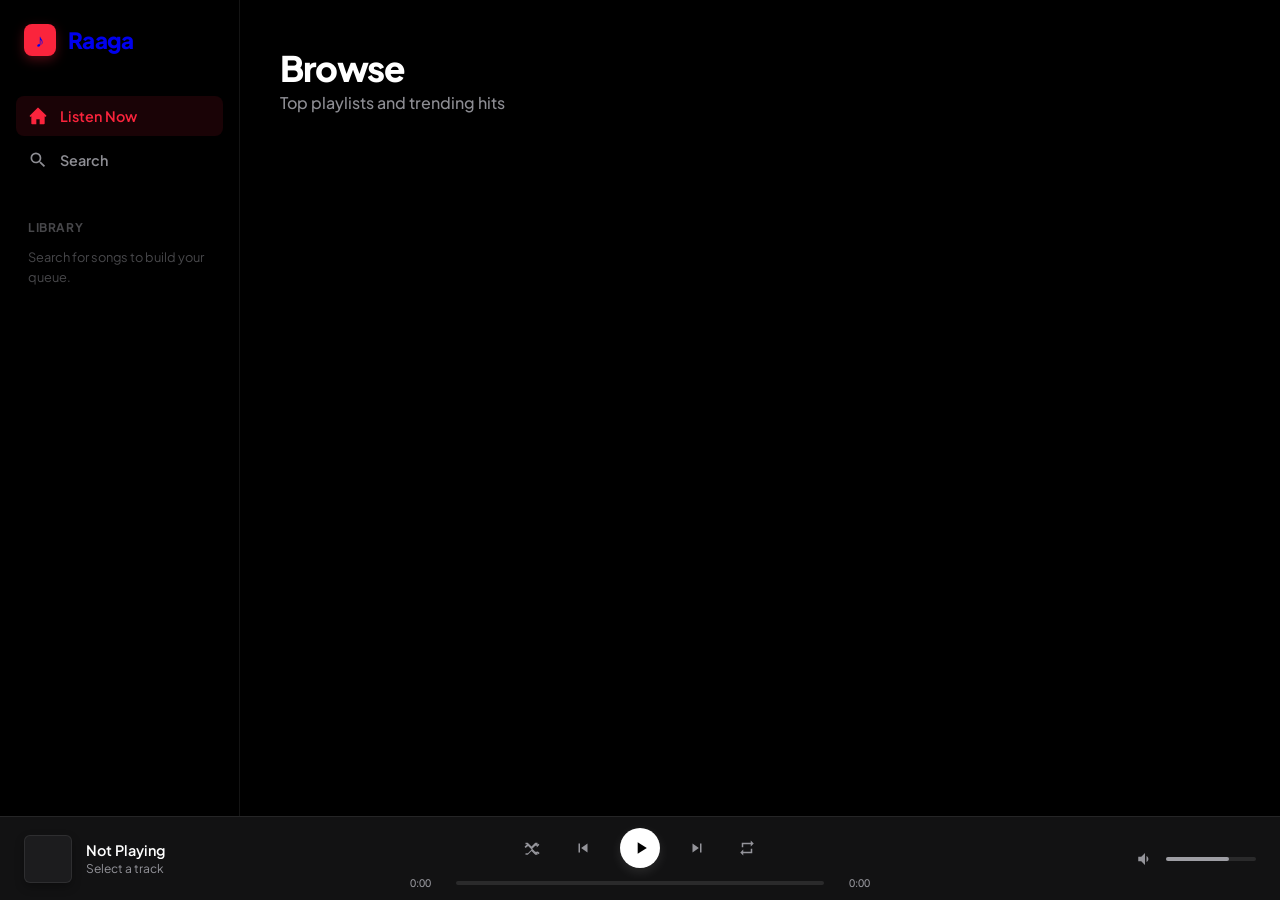
==== index.html @ b09ec04b "Background refined" ====
<!DOCTYPE html>
<html lang="en">
<head>
<meta charset="UTF-8"/>
<meta name="viewport" content="width=device-width, initial-scale=1.0, viewport-fit=cover"/>
<meta name="mobile-web-app-capable" content="yes">
<meta name="apple-mobile-web-app-capable" content="yes">
<meta name="apple-mobile-web-app-status-bar-style" content="black-translucent">
<meta name="theme-color" content="#000000">
<link rel="manifest" href="/manifest.json">
<title>Raaga — Apple Music Edition</title>
<link href="https://fonts.googleapis.com/css2?family=Plus+Jakarta+Sans:wght@400;500;600;700;800&display=swap" rel="stylesheet"/>
<style>
*,*::before,*::after{box-sizing:border-box;margin:0;padding:0}
:root{
  --bg: #000000;
  --surface: #1c1c1e;
  --glass-bg: rgba(28, 28, 30, 0.65);
  --glass-border: rgba(255, 255, 255, 0.08);
  --accent: #fa243c;
  --accent-glow: rgba(250, 36, 60, 0.3);
  --text: #ffffff;
  --text-dim: #ebebf599;
  --text-muted: #ebebf54d;
  --player-h: 84px;
  --nav-w: 240px;
  --radius: 12px;
}
html,body{height:100%}
body{
  background:var(--bg); color:var(--text);
  font-family:'Plus Jakarta Sans', -apple-system, BlinkMacSystemFont, sans-serif;
  overflow:hidden; user-select:none; -webkit-tap-highlight-color:transparent;
}
.app{
  display:grid; grid-template-columns:var(--nav-w) 1fr; grid-template-rows:1fr var(--player-h);
  height:100vh; height:100dvh;
}
.sidebar{
  grid-row:1; grid-column:1; display:flex; flex-direction:column; gap:8px;
  padding:24px 16px; background:#000; border-right:1px solid var(--glass-border); z-index:5;
}
.logo{display:flex;align-items:center;gap:12px;margin-bottom:2rem;padding:0 8px;text-decoration:none}
.logo-icon{width:32px;height:32px;background:var(--accent);border-radius:8px;display:flex;align-items:center;justify-content:center;font-size:18px;flex-shrink:0;box-shadow:0 4px 12px var(--accent-glow)}
.logo-text{font-size:1.4rem;font-weight:800;letter-spacing:-0.03em}
nav{display:flex;flex-direction:column;gap:4px}
.nav-btn{display:flex;align-items:center;gap:12px;padding:10px 12px;border-radius:8px;cursor:pointer;color:var(--text-dim);font-size:.9rem;font-weight:600;transition:all .2s;background:transparent;border:none;width:100%;text-align:left;font-family:inherit}
.nav-btn:hover{color:var(--text);background:rgba(255,255,255,0.05)}
.nav-btn.active{color:var(--accent);background:rgba(250,36,60,0.1)}
.nav-btn svg{width:20px;height:20px;fill:currentColor;flex-shrink:0}
.sidebar-lib{margin-top:2rem;padding:0 12px;flex:1;display:flex;flex-direction:column}
.lib-top{display:flex;align-items:center;gap:8px;margin-bottom:12px;color:var(--text-muted);font-size:.75rem;font-weight:700;letter-spacing:.05em;text-transform:uppercase}
.lib-hint{font-size:.8rem;color:var(--text-muted);line-height:1.6}
.main{grid-row:1;grid-column:2;background:#000;overflow-y:auto;overflow-x:hidden;scrollbar-width:none;position:relative;padding-bottom:20px}
.main::-webkit-scrollbar{display:none}
#view-home{animation:fadeIn .4s cubic-bezier(0.2,0.8,0.2,1)}
.home-hero{padding:3rem 2.5rem 1rem}
.home-greeting{font-size:2.2rem;font-weight:800;letter-spacing:-0.04em;line-height:1.15;margin-bottom:4px}
.home-sub{font-size:1rem;color:var(--text-dim);font-weight:500}
.home-body{padding:1rem 2.5rem 4rem}
.sec-block{margin-bottom:2.5rem}
.sec-head{display:flex;align-items:baseline;justify-content:space-between;margin-bottom:1.2rem;border-bottom:1px solid var(--glass-border);padding-bottom:8px}
.sec-title{font-size:1.2rem;font-weight:700;letter-spacing:-0.02em}
.sec-scroll{display:flex;gap:16px;overflow-x:auto;padding-bottom:10px;scrollbar-width:none;-webkit-overflow-scrolling:touch}
.sec-scroll::-webkit-scrollbar{display:none}
.mcard{flex-shrink:0;width:160px;cursor:pointer;transition:transform 0.2s ease}
.mcard:active{transform:scale(0.96)}
.mcard-art{position:relative;width:160px;height:160px;border-radius:var(--radius);overflow:hidden;background:var(--surface);margin-bottom:12px;border:1px solid var(--glass-border);box-shadow:0 8px 24px rgba(0,0,0,0.4);transition:box-shadow .3s}
.mcard:hover .mcard-art{box-shadow:0 12px 32px rgba(0,0,0,0.6)}
.mcard-img{width:100%;height:100%;object-fit:cover;display:block;transition:transform .4s}
.mcard:hover .mcard-img{transform:scale(1.04)}
.mcard-overlay{position:absolute;bottom:8px;right:8px;width:36px;height:36px;background:rgba(0,0,0,0.6);backdrop-filter:blur(10px);-webkit-backdrop-filter:blur(10px);border-radius:50%;display:flex;align-items:center;justify-content:center;opacity:0;transform:scale(0.9);transition:all .2s}
.mcard:hover .mcard-overlay,.mcard.playing .mcard-overlay{opacity:1;transform:scale(1)}
.mcard-overlay svg{fill:#fff;width:16px;height:16px;margin-left:2px}
.mcard-title{font-size:.9rem;font-weight:600;white-space:nowrap;overflow:hidden;text-overflow:ellipsis}
.mcard.playing .mcard-title{color:var(--accent)}
.mcard-artist{font-size:.8rem;color:var(--text-dim);white-space:nowrap;overflow:hidden;text-overflow:ellipsis;margin-top:2px}
.shimmer-art{background:var(--surface);animation:pulse 1.5s infinite alternate}
.shimmer-line{height:12px;border-radius:6px;margin-bottom:8px;background:var(--surface);animation:pulse 1.5s infinite alternate}
.shimmer-line.w80{width:80%}.shimmer-line.w55{width:55%;height:10px}
@keyframes pulse{from{opacity:0.6}to{opacity:1}}
#view-search{animation:fadeIn .3s ease}
.search-wrap{padding:3rem 2.5rem 2rem}
.search-box{position:relative;max-width:500px;margin-bottom:2rem}
.search-box input{width:100%;background:var(--surface);border:1px solid var(--glass-border);border-radius:12px;padding:16px 20px 16px 50px;color:var(--text);font-family:'Plus Jakarta Sans',sans-serif;font-size:1rem;font-weight:500;outline:none;transition:all .2s}
.search-box input:focus{background:#252527;border-color:rgba(255,255,255,0.2);box-shadow:0 4px 20px rgba(0,0,0,0.3)}
.search-box input::placeholder{color:var(--text-muted)}
.s-icon{position:absolute;left:18px;top:50%;transform:translateY(-50%);color:var(--text-dim);pointer-events:none;width:20px;height:20px}
.r-header{font-size:1.5rem;font-weight:700;letter-spacing:-0.02em;margin-bottom:1.5rem;border-bottom:1px solid var(--glass-border);padding-bottom:10px}
#status{color:var(--text-dim);font-size:.9rem;padding:4rem 0;text-align:center;display:flex;flex-direction:column;align-items:center;gap:12px}
.status-icon{font-size:3rem;opacity:.2}
.results-list{display:flex;flex-direction:column;gap:4px}
.trow{display:grid;grid-template-columns:36px 48px 1fr auto;align-items:center;gap:14px;padding:8px 12px;border-radius:8px;cursor:pointer;transition:background .15s;animation:fadeUp .3s ease both}
.trow:hover{background:var(--surface)}
.trow.playing{background:rgba(250,36,60,0.08)}
.tnum{text-align:right;font-size:.85rem;color:var(--text-muted);font-variant-numeric:tabular-nums;position:relative}
.tnum .n{transition:opacity .15s}
.tnum .pb{position:absolute;inset:0;display:flex;align-items:center;justify-content:center;opacity:0;transition:opacity .15s;font-size:12px}
.trow:hover .tnum .n{opacity:0}.trow:hover .tnum .pb{opacity:1}
.trow.playing .tnum .n{opacity:0}.trow.playing .tnum .pb{opacity:1;color:var(--accent)}
.tthumb{width:48px;height:48px;border-radius:6px;object-fit:cover;background:var(--surface);display:block;border:1px solid var(--glass-border)}
.tinfo{min-width:0}
.ttitle{font-size:.95rem;font-weight:500;white-space:nowrap;overflow:hidden;text-overflow:ellipsis}
.trow.playing .ttitle{color:var(--accent)}
.tartist{font-size:.8rem;color:var(--text-dim);margin-top:2px;white-space:nowrap;overflow:hidden;text-overflow:ellipsis}
.eq{display:none;align-items:flex-end;gap:3px;height:16px}
.trow.playing .eq{display:flex}
.eqb{width:3px;background:var(--accent);border-radius:2px;animation:eqb .6s ease-in-out infinite alternate}
.eqb:nth-child(1){height:40%;animation-delay:0s}.eqb:nth-child(2){height:100%;animation-delay:.15s}.eqb:nth-child(3){height:60%;animation-delay:.3s}
@keyframes eqb{from{transform:scaleY(.3)}to{transform:scaleY(1)}}

/* ── Loading spinner ── */
.stream-spinner{
  position:absolute;inset:0;display:flex;flex-direction:column;align-items:center;justify-content:center;
  background:rgba(0,0,0,0.7);z-index:5;gap:12px;border-radius:16px;
}
.spinner{width:36px;height:36px;border:3px solid rgba(255,255,255,0.15);border-top-color:#fff;border-radius:50%;animation:spin .7s linear infinite}
@keyframes spin{to{transform:rotate(360deg)}}
.stream-spinner span{font-size:.8rem;color:var(--text-dim);font-weight:500}

/* ── BOTTOM PLAYER ── */
.player{grid-row:2;grid-column:1/-1;background:var(--glass-bg);backdrop-filter:saturate(180%) blur(24px);-webkit-backdrop-filter:saturate(180%) blur(24px);border-top:1px solid var(--glass-border);display:flex;align-items:center;padding:0 24px;gap:1rem;height:var(--player-h);z-index:100;cursor:pointer}
.p-left{display:flex;align-items:center;gap:14px;width:30%;min-width:200px;flex-shrink:0}
#p-thumb{width:48px;height:48px;border-radius:6px;object-fit:cover;background:var(--surface);border:1px solid var(--glass-border);display:block;box-shadow:0 4px 10px rgba(0,0,0,0.3)}
.p-meta{min-width:0}
#p-title{font-size:.9rem;font-weight:600;white-space:nowrap;overflow:hidden;text-overflow:ellipsis;margin-bottom:2px}
#p-artist{font-size:.75rem;color:var(--text-dim);white-space:nowrap;overflow:hidden;text-overflow:ellipsis}
.p-center{flex:1;display:flex;flex-direction:column;align-items:center;justify-content:center;gap:8px}
.p-ctrls{display:flex;align-items:center;gap:24px}
.cbtn{background:none;border:none;color:var(--text-dim);cursor:pointer;display:flex;align-items:center;justify-content:center;transition:all .15s;padding:4px}
.cbtn:hover{color:var(--text);transform:scale(1.05)}.cbtn svg{width:18px;height:18px;fill:currentColor}
.cbtn.pp{width:40px;height:40px;background:var(--text);border-radius:50%;color:#000;box-shadow:0 4px 12px rgba(255,255,255,0.1)}
.cbtn.pp:hover{background:#e0e0e0;transform:scale(1.04)}.cbtn.pp svg{width:20px;height:20px;fill:#000;margin-left:2px}
.prog-wrap{display:flex;align-items:center;gap:10px;width:100%;max-width:600px}
.tlabel{font-size:.65rem;color:var(--text-dim);font-variant-numeric:tabular-nums;flex-shrink:0;width:36px;font-weight:500}
.tlabel.r{text-align:right}
.prog-bar{flex:1;height:4px;background:rgba(255,255,255,.1);border-radius:2px;cursor:pointer;transition:height .15s;position:relative}
.prog-bar:hover{height:6px}
.prog-fill{height:100%;background:var(--text);border-radius:2px;width:0%;transition:background .15s;pointer-events:none;position:relative}
.prog-bar:hover .prog-fill{background:var(--accent)}
.prog-fill::after{content:'';position:absolute;right:-6px;top:50%;transform:translateY(-50%) scale(0);width:12px;height:12px;background:#fff;border-radius:50%;transition:transform .15s;box-shadow:0 0 4px rgba(0,0,0,0.5)}
.prog-bar:hover .prog-fill::after{transform:translateY(-50%) scale(1)}
.p-right{width:30%;min-width:150px;flex-shrink:0;display:flex;align-items:center;justify-content:flex-end;gap:12px}
.vol-wrap{display:flex;align-items:center;gap:8px}
.vol-bar{width:90px;height:4px;background:rgba(255,255,255,.1);border-radius:2px;cursor:pointer;transition:height .15s}
.vol-bar:hover{height:6px}
.vol-fill{height:100%;background:var(--text-dim);border-radius:2px;width:70%}
.mob-nav{display:none}

/* ── NOW PLAYING OVERLAY ── */
.np-overlay{position:fixed;inset:0;z-index:2000;display:flex;align-items:center;justify-content:center;padding:20px;opacity:0;visibility:hidden;pointer-events:none;transition:all .4s cubic-bezier(0.2,0.8,0.2,1)}
.np-overlay.open{opacity:1;visibility:visible;pointer-events:all}
.np-backdrop{position:absolute;inset:0;background:rgba(0,0,0,0.5);backdrop-filter:saturate(200%) blur(60px);-webkit-backdrop-filter:saturate(200%) blur(60px)}
.np-backdrop-img{position:absolute;inset:0;width:100%;height:100%;object-fit:cover;opacity:0.3;filter:blur(40px);transform:scale(1.1)}
.np-panel{position:relative;width:100%;max-width:500px;background:transparent;display:flex;flex-direction:column;transform:translateY(40px) scale(0.95);transition:all .4s cubic-bezier(0.2,0.8,0.2,1);height:90vh;max-height:850px}
.np-overlay.open .np-panel{transform:translateY(0) scale(1)}
.np-close{position:absolute;top:0;left:0;width:40px;height:40px;border:none;border-radius:50%;background:rgba(255,255,255,.1);color:var(--text);cursor:pointer;z-index:10;display:flex;align-items:center;justify-content:center;transition:background .2s;backdrop-filter:blur(10px)}
.np-close:hover{background:rgba(255,255,255,.2)}.np-close svg{width:20px;height:20px;fill:currentColor}
.np-fs-btn{position:absolute;top:0;right:0;width:40px;height:40px;border:none;border-radius:50%;background:rgba(255,255,255,.1);color:var(--text);cursor:pointer;z-index:10;display:flex;align-items:center;justify-content:center;transition:background .2s;backdrop-filter:blur(10px)}
.np-fs-btn:hover{background:rgba(255,255,255,.2)}.np-fs-btn svg{width:18px;height:18px;fill:currentColor}
.np-overlay.fullscreen{padding:0}
.np-overlay.fullscreen .np-panel{max-width:100%;height:100vh;max-height:100vh}
.np-overlay.fullscreen .np-art-wrap{margin-top:0;border-radius:0;height:100%;max-height:none}
.np-overlay.fullscreen .np-bottom{position:absolute;bottom:0;left:0;right:0;background:linear-gradient(to top,rgba(0,0,0,0.9) 0%,transparent 100%);padding-bottom:40px}
.np-overlay.fullscreen .np-close{top:20px;left:20px}
.np-overlay.fullscreen .np-fs-btn{top:20px;right:20px}
.fs-expand{display:flex}.fs-compress{display:none}
.np-overlay.fullscreen .fs-expand{display:none}.np-overlay.fullscreen .fs-compress{display:flex}
.np-art-wrap{position:relative;width:100%;aspect-ratio:1/1;max-height:50vh;margin-top:60px;border-radius:16px;overflow:hidden;background:#111;box-shadow:0 30px 60px rgba(0,0,0,0.6);transition:all .4s cubic-bezier(0.2,0.8,0.2,1)}
.np-art-wrap.video-mode{aspect-ratio:16/9;margin-top:auto;margin-bottom:auto}

/* YT frame — hidden by default, shown only in video mode */
#yt-player-frame{position:absolute;inset:0;width:100%;height:100%;border:none;background:#000;display:block;z-index:1;pointer-events:none;opacity:0;transition:opacity .35s ease}
.np-art-wrap.video-mode #yt-player-frame{opacity:1;pointer-events:auto}

#np-art-cover{position:absolute;inset:0;z-index:2;width:100%;height:100%;object-fit:cover;transition:opacity .35s ease;opacity:1;pointer-events:none}
.np-art-wrap.video-mode #np-art-cover{opacity:0}

.art-pill{position:absolute;top:-40px;right:50px;z-index:10;display:inline-flex;align-items:center;gap:6px;padding:8px 16px;background:rgba(255,255,255,0.1);color:#fff;border:none;border-radius:999px;font-size:.8rem;font-weight:600;cursor:pointer;font-family:inherit;transition:all .2s;backdrop-filter:blur(10px)}
.art-pill:hover{background:rgba(255,255,255,0.2)}
.art-pill svg{width:14px;height:14px;fill:currentColor;flex-shrink:0}
.art-pill.on{background:var(--text);color:#000}
.np-bottom{display:flex;flex-direction:column;justify-content:flex-end;flex:1;padding-bottom:20px;margin-top:30px}
.np-info{display:flex;flex-direction:column;align-items:flex-start;margin-bottom:24px}
.np-song-title{font-size:1.6rem;font-weight:800;letter-spacing:-0.03em;white-space:nowrap;overflow:hidden;text-overflow:ellipsis;width:100%}
.np-song-artist{font-size:1.1rem;color:var(--text-dim);margin-top:4px;font-weight:500;white-space:nowrap;overflow:hidden;text-overflow:ellipsis;width:100%}
.np-prog-wrap{display:flex;flex-direction:column;gap:8px;width:100%;margin-bottom:30px}
.np-prog-bar{width:100%;height:6px;background:rgba(255,255,255,.15);border-radius:3px;cursor:pointer;position:relative}
.np-prog-fill{height:100%;background:var(--text);border-radius:3px;width:0%;pointer-events:none}
.np-times{display:flex;justify-content:space-between;width:100%}
.np-tlabel{font-size:.7rem;color:var(--text-dim);font-variant-numeric:tabular-nums;font-weight:600}
.np-ctrls{display:flex;align-items:center;justify-content:center;gap:40px;width:100%}
.np-cbtn{background:none;border:none;color:var(--text);cursor:pointer;display:flex;align-items:center;justify-content:center;transition:all .2s}
.np-cbtn:hover{transform:scale(1.1)}
.np-cbtn svg{width:32px;height:32px;fill:currentColor}
.np-cbtn.pp{width:72px;height:72px;background:var(--text);border-radius:50%;color:#000;box-shadow:0 10px 30px rgba(255,255,255,0.2)}
.np-cbtn.pp:hover{background:#e0e0e0;transform:scale(1.05)}.np-cbtn.pp svg{width:34px;height:34px;fill:#000;margin-left:4px}
@keyframes fadeUp{from{opacity:0;transform:translateY(12px)}to{opacity:1;transform:translateY(0)}}
@keyframes fadeIn{from{opacity:0}to{opacity:1}}

@media(max-width:900px){
  :root{--nav-w:72px}
  .sidebar{padding:24px 8px;align-items:center}
  .logo-text,.lib-top span:not(svg),.lib-hint,.nav-btn span{display:none}
  .logo{justify-content:center;margin-bottom:2rem;padding:0}
  .nav-btn{justify-content:center;padding:12px}
  .sidebar-lib{padding:0;margin-top:2rem;align-items:center}.lib-top{justify-content:center;margin-bottom:0}
  .p-left{width:auto}.p-right{display:none}
  #p-title,#p-artist{max-width:120px}.tlabel{display:none}
  .home-hero{padding:2rem 1.5rem 1rem}.home-body{padding:1rem 1.5rem 2rem}
  .search-wrap{padding:2rem 1.5rem}
}
@media(max-width:640px){
  :root{--player-h:76px}
  .app{grid-template-columns:1fr;grid-template-rows:1fr var(--player-h) 60px}
  .sidebar{display:none}
  .main{grid-row:1;grid-column:1}
  .player{grid-row:2;grid-column:1;padding:0 16px;position:relative;overflow:hidden}
  .player::before{content:'';position:absolute;top:0;left:0;height:2px;width:var(--mob-prog,0%);background:var(--accent);pointer-events:none;transition:width .5s linear;z-index:10}
  .p-center{display:none}
  .p-left{flex:1;width:auto}
  .p-right{width:auto;display:flex;padding-right:4px}
  .p-right .vol-wrap{display:none}
  .cbtn.shuffle,.cbtn.prev,.cbtn.repeat{display:none}
  #p-thumb{width:48px;height:48px;border-radius:8px}
  #mob-pp-btn{display:flex !important}
  .mob-nav{display:flex;flex-direction:row;grid-row:3;grid-column:1;background:var(--glass-bg);backdrop-filter:saturate(180%) blur(24px);-webkit-backdrop-filter:saturate(180%) blur(24px);border-top:1px solid var(--glass-border)}
  .mnbtn{flex:1;display:flex;flex-direction:column;align-items:center;justify-content:center;gap:3px;background:none;border:none;color:var(--text-muted);font-family:'Plus Jakarta Sans',sans-serif;font-size:.65rem;font-weight:600;cursor:pointer;transition:color .2s;padding:6px 0}
  .mnbtn.active{color:var(--accent)}
  .mnbtn svg{width:22px;height:22px;fill:currentColor}
  .home-hero{padding:1.2rem 1rem 0.6rem}
  .home-greeting{font-size:1.7rem}
  .home-body{padding:.5rem 1rem 2rem}
  .sec-head{border-bottom:none;padding-bottom:0;margin-bottom:.6rem}
  .sec-title{font-size:1rem}
  .sec-scroll{display:flex !important;flex-wrap:nowrap !important;overflow-x:auto !important;gap:10px !important;padding-bottom:8px;-webkit-overflow-scrolling:touch;scroll-snap-type:x mandatory}
  .mcard{width:110px !important;flex-shrink:0 !important;scroll-snap-align:start}
  .mcard-art{width:110px !important;height:110px !important}
  .mcard-title{font-size:.78rem}
  .mcard-artist{font-size:.7rem}
  .mcard .mcard-overlay{opacity:1 !important;transform:scale(1) !important}
  .np-panel{height:100%;max-height:none;padding-top:20px}
  .np-art-wrap{max-height:42vh}
  .np-song-title{font-size:1.4rem}
  .trow{grid-template-columns:48px 1fr auto !important;gap:12px;padding:8px 4px}
  .tnum{display:none !important}
}
.np-overlay{transition:transform 0.4s cubic-bezier(0.32,0.72,0,1) !important}
.mcard{transition:transform 0.2s ease !important;cursor:pointer}
.mcard:active{transform:scale(0.95) !important}
</style>
</head>
<body>
<div class="app">
  <aside class="sidebar">
    <a href="#" class="logo">
      <div class="logo-icon">♪</div>
      <span class="logo-text">Raaga</span>
    </a>
    <nav>
      <button class="nav-btn active" id="nav-home" onclick="showHome()">
        <svg viewBox="0 0 24 24"><path d="M12.72 2.28a1 1 0 0 0-1.44 0l-9 9a1 1 0 0 0 1.44 1.44L4 12.41V21a1 1 0 0 0 1 1h5v-6h4v6h5a1 1 0 0 0 1-1v-8.59l.28.27a1 1 0 0 0 1.44-1.44z"/></svg>
        <span>Listen Now</span>
      </button>
      <button class="nav-btn" id="nav-search" onclick="showSearch()">
        <svg viewBox="0 0 24 24"><path d="M15.5 14h-.79l-.28-.27A6.47 6.47 0 0 0 16 9.5 6.5 6.5 0 1 0 9.5 16c1.61 0 3.09-.59 4.23-1.57l.27.28v.79l5 4.99L20.49 19zm-6 0C7.01 14 5 11.99 5 9.5S7.01 5 9.5 5 14 7.01 14 9.5 11.99 14 9.5 14z"/></svg>
        <span>Search</span>
      </button>
    </nav>
    <div class="sidebar-lib">
      <div class="lib-top"><span>Library</span></div>
      <div class="lib-hint">Search for songs to build your queue.</div>
    </div>
  </aside>

  <main class="main" id="main">
    <div id="view-home">
      <div class="home-hero">
        <div class="home-greeting" id="home-greeting">Browse</div>
        <div class="home-sub">Top playlists and trending hits</div>
      </div>
      <div class="home-body" id="home-body"></div>
    </div>
    <div id="view-search" style="display:none">
      <div class="search-wrap">
        <div class="search-box">
          <svg class="s-icon" viewBox="0 0 24 24"><path fill="currentColor" d="M15.5 14h-.79l-.28-.27A6.47 6.47 0 0 0 16 9.5 6.5 6.5 0 1 0 9.5 16c1.61 0 3.09-.59 4.23-1.57l.27.28v.79l5 4.99L20.49 19zm-6 0C7.01 14 5 11.99 5 9.5S7.01 5 9.5 5 14 7.01 14 9.5 11.99 14 9.5 14z"/></svg>
          <input id="search-input" type="text" placeholder="Artists, Songs, or Playlist Links…" autocomplete="off"/>
        </div>
        <div id="section-header" style="display:none">
          <div class="r-header" id="section-title">Results</div>
        </div>
        <div id="status"><div class="status-icon">♪</div><div>Search for a track or paste a YouTube Playlist URL</div></div>
        <div class="results-list" id="results"></div>
      </div>
    </div>
  </main>

  <nav class="mob-nav">
    <button class="mnbtn active" id="mob-home" onclick="showHome()">
      <svg viewBox="0 0 24 24"><path d="M12.72 2.28a1 1 0 0 0-1.44 0l-9 9a1 1 0 0 0 1.44 1.44L4 12.41V21a1 1 0 0 0 1 1h5v-6h4v6h5a1 1 0 0 0 1-1v-8.59l.28.27a1 1 0 0 0 1.44-1.44z"/></svg>
      Listen Now
    </button>
    <button class="mnbtn" id="mob-search" onclick="showSearch()">
      <svg viewBox="0 0 24 24"><path d="M15.5 14h-.79l-.28-.27A6.47 6.47 0 0 0 16 9.5 6.5 6.5 0 1 0 9.5 16c1.61 0 3.09-.59 4.23-1.57l.27.28v.79l5 4.99L20.49 19zm-6 0C7.01 14 5 11.99 5 9.5S7.01 5 9.5 5 14 7.01 14 9.5 11.99 14 9.5 14z"/></svg>
      Search
    </button>
  </nav>

  <div class="player" id="player-bar">
    <div class="p-left">
      <img id="p-thumb" src="data:image/svg+xml,%3Csvg xmlns='http://www.w3.org/2000/svg' viewBox='0 0 1 1'%3E%3C/svg%3E" alt=""/>
      <div class="p-meta">
        <div id="p-title">Not Playing</div>
        <div id="p-artist">Select a track</div>
      </div>
    </div>
    <div class="p-center">
      <div class="p-ctrls">
        <button class="cbtn shuffle"><svg viewBox="0 0 24 24"><path d="M17 17h-2l-4-4 4-4h2v2.17l3.54-3.54-1.42-1.42L18 7.83V5h-3l-5 5-5-5H2v2h2.17L.71 10.46l1.42 1.42L5.83 9h-.66l5 5-5 5H2v2h3l5-5 5 5h3v-2.17l1.41 1.42 1.42-1.42L18 16.17V17z"/></svg></button>
        <button class="cbtn prev" id="prev-btn"><svg viewBox="0 0 24 24"><path d="M6 6h2v12H6zm3.5 6 8.5 6V6z"/></svg></button>
        <button class="cbtn pp" id="pp-btn">
          <svg id="play-icon" viewBox="0 0 24 24"><path d="M8 5v14l11-7z"/></svg>
          <svg id="pause-icon" viewBox="0 0 24 24" style="display:none"><path d="M6 19h4V5H6v14zm8-14v14h4V5h-4z"/></svg>
        </button>
        <button class="cbtn" id="next-btn"><svg viewBox="0 0 24 24"><path d="M6 18l8.5-6L6 6v12zM16 6v12h2V6h-2z"/></svg></button>
        <button class="cbtn repeat"><svg viewBox="0 0 24 24"><path d="M7 7h10v3l4-4-4-4v3H5v6h2V7zm10 10H7v-3l-4 4 4 4v-3h12v-6h-2v4z"/></svg></button>
      </div>
      <div class="prog-wrap">
        <span class="tlabel" id="t-cur">0:00</span>
        <div class="prog-bar" id="prog-bar"><div class="prog-fill" id="prog-fill"></div></div>
        <span class="tlabel r" id="t-tot">0:00</span>
      </div>
    </div>
    <div class="p-right">
      <button class="cbtn pp" id="mob-pp-btn" style="display:none" onclick="event.stopPropagation();togglePlayPause()">
        <svg viewBox="0 0 24 24"><path d="M8 5v14l11-7z"/></svg>
      </button>
      <div class="vol-wrap">
        <button class="cbtn"><svg viewBox="0 0 24 24"><path d="M3 9v6h4l5 5V4L7 9H3zm13.5 3c0-1.77-1.02-3.29-2.5-4.03v8.05c1.48-.73 2.5-2.25 2.5-4.02z"/></svg></button>
        <div class="vol-bar" id="vol-bar"><div class="vol-fill" id="vol-fill"></div></div>
      </div>
    </div>
  </div>
</div>

<div class="np-overlay" id="np-overlay">
  <img id="np-bg-img" class="np-backdrop-img" src=""/>
  <div class="np-backdrop" id="np-backdrop"></div>
  <div class="np-panel">
    <button class="np-close" id="np-close-btn">
      <svg viewBox="0 0 24 24"><path d="M18.3 5.71 12 12l6.3 6.29-1.41 1.42L10.59 13.4 4.3 19.71 2.89 18.3 9.18 12 2.89 5.71 4.3 4.29l6.29 6.3 6.3-6.3z"/></svg>
    </button>
    <button class="np-fs-btn" id="np-fs-btn">
      <svg class="fs-expand" viewBox="0 0 24 24"><path d="M7 14H5v5h5v-2H7v-3zm-2-4h2V7h3V5H5v5zm12 7h-3v2h5v-5h-2v3zM14 5v2h3v3h2V5h-5z"/></svg>
      <svg class="fs-compress" viewBox="0 0 24 24" style="display:none"><path d="M5 16h3v3h2v-5H5v2zm3-8H5v2h5V5H8v3zm6 11h2v-3h3v-2h-5v5zm2-11V5h-2v5h5V8h-3z"/></svg>
    </button>
    <div class="np-art-wrap" id="np-art-wrap">
      <div class="stream-spinner" id="stream-spinner" style="display:none">
        <div class="spinner"></div>
        <span>Loading audio…</span>
      </div>
      <div id="yt-player-frame"></div>
      <img id="np-art-cover" src="" alt=""/>
    </div>
    <div style="position:relative;width:100%;height:0;z-index:10;">
      <button class="art-pill" id="vid-toggle-btn">
        <svg id="vid-icon-video" viewBox="0 0 24 24"><path d="M17 10.5V7c0-.55-.45-1-1-1H4c-.55 0-1 .45-1 1v10c0 .55.45 1 1 1h12c.55 0 1-.45 1-1v-3.5l4 4v-11l-4 4z"/></svg>
        <svg id="vid-icon-audio" viewBox="0 0 24 24" style="display:none"><path d="M12 3v10.55c-.59-.34-1.27-.55-2-.55-2.21 0-4 1.79-4 4s1.79 4 4 4 4-1.79 4-4V7h4V3h-6z"/></svg>
        <span id="vid-label">Switch to Video</span>
      </button>
    </div>
    <div class="np-bottom">
      <div class="np-info">
        <div class="np-song-title" id="np-song-title">—</div>
        <div class="np-song-artist" id="np-song-artist"></div>
      </div>
      <div class="np-prog-wrap">
        <div class="np-prog-bar" id="np-prog-bar"><div class="np-prog-fill" id="np-prog-fill"></div></div>
        <div class="np-times">
          <span class="np-tlabel" id="np-t-cur">0:00</span>
          <span class="np-tlabel r" id="np-t-tot">0:00</span>
        </div>
      </div>
      <div class="np-ctrls">
        <button class="np-cbtn" id="np-prev-btn"><svg viewBox="0 0 24 24"><path d="M6 6h2v12H6zm3.5 6 8.5 6V6z"/></svg></button>
        <button class="np-cbtn pp" id="np-pp-btn">
          <svg id="np-play-icon" viewBox="0 0 24 24"><path d="M8 5v14l11-7z"/></svg>
          <svg id="np-pause-icon" viewBox="0 0 24 24" style="display:none"><path d="M6 19h4V5H6v14zm8-14v14h4V5h-4z"/></svg>
        </button>
        <button class="np-cbtn" id="np-next-btn"><svg viewBox="0 0 24 24"><path d="M6 18l8.5-6L6 6v12zM16 6v12h2V6h-2z"/></svg></button>
      </div>
    </div>
  </div>
</div>

<!-- The real background-capable audio player -->
<audio id="bg-audio" playsinline preload="none"></audio>

<script src="https://www.youtube.com/iframe_api"></script>
<script>
const API = 'https://new-youtube-o7cl.onrender.com';

const HOME_SECTIONS = [
  { id:'bollywood', title:'🎵 Bollywood Hot Hits',      type:'search',   value:'latest bollywood songs 2024 "Provided to YouTube"' },
  { id:'classics',  title:'📻 All Time Hindi Classics', type:'search',   value:'best 90s hindi romantic songs "Provided to YouTube"' },
  { id:'tseries',   title:'🔥 Latest from T-Series',    type:'playlist', value:'UUq-Fj5jknLsUf-MWSy4_brA' },
  { id:'arijit',    title:'🎤 Arijit Singh Essentials', type:'search',   value:'arijit singh best songs "Provided to YouTube"' },
  { id:'lofi',      title:'☕ Chill Lofi Beats',         type:'playlist', value:'UUSJ4gkVC6NrvII8umztf0Ow' }
];

/* ── DOM ── */
const resultsEl    = document.getElementById('results');
const statusEl     = document.getElementById('status');
const secHeader    = document.getElementById('section-header');
const secTitle     = document.getElementById('section-title');
const pThumb       = document.getElementById('p-thumb');
const pTitle       = document.getElementById('p-title');
const pArtist      = document.getElementById('p-artist');
const progFill     = document.getElementById('prog-fill');
const progBar      = document.getElementById('prog-bar');
const tCur         = document.getElementById('t-cur');
const tTot         = document.getElementById('t-tot');
const ppBtn        = document.getElementById('pp-btn');
const playIcon     = document.getElementById('play-icon');
const pauseIcon    = document.getElementById('pause-icon');
const nextBtn      = document.getElementById('next-btn');
const prevBtn      = document.getElementById('prev-btn');
const volBar       = document.getElementById('vol-bar');
const volFill      = document.getElementById('vol-fill');
const playerBar    = document.getElementById('player-bar');
const npOverlay    = document.getElementById('np-overlay');
const npBackdrop   = document.getElementById('np-backdrop');
const npBgImg      = document.getElementById('np-bg-img');
const npCloseBtn   = document.getElementById('np-close-btn');
const npArtWrap    = document.getElementById('np-art-wrap');
const npArtCover   = document.getElementById('np-art-cover');
const npSongTitle  = document.getElementById('np-song-title');
const npSongArtist = document.getElementById('np-song-artist');
const npProgFill   = document.getElementById('np-prog-fill');
const npProgBar    = document.getElementById('np-prog-bar');
const npTCur       = document.getElementById('np-t-cur');
const npTTot       = document.getElementById('np-t-tot');
const npPpBtn      = document.getElementById('np-pp-btn');
const npPlayIcon   = document.getElementById('np-play-icon');
const npPauseIcon  = document.getElementById('np-pause-icon');
const npNextBtn    = document.getElementById('np-next-btn');
const npPrevBtn    = document.getElementById('np-prev-btn');
const vidToggleBtn = document.getElementById('vid-toggle-btn');
const vidLabel     = document.getElementById('vid-label');
const vidIconVideo = document.getElementById('vid-icon-video');
const vidIconAudio = document.getElementById('vid-icon-audio');
const streamSpinner= document.getElementById('stream-spinner');
const bgAudio      = document.getElementById('bg-audio');

/* ── State ── */
let tracks = [], currentIdx = -1, isPlaying = false;
let progTimer = null, duration = 0;
let ytPlayer = null, ytReady = false;
let activeEl = null, queueEl = null;
let currentItem = null;
let videoMode = false, panelOpen = false;
let currentVolume = 70;
let audioLoadedId = null; // which videoId is in bgAudio
let videoLoadedId = null; // which videoId is in ytPlayer

/* ── YouTube IFrame (Video Mode Only) ── */
window.onYouTubeIframeAPIReady = () => {
  ytReady = true;
  ytPlayer = new YT.Player('yt-player-frame', {
    width:'100%', height:'100%',
    playerVars:{ autoplay:0, playsinline:1, controls:1, rel:0, modestbranding:1 },
    events:{
      onStateChange(e){
        if(!videoMode) return; // ignore YT events when in audio mode
        const S = YT.PlayerState;
        if(e.data===S.PLAYING){ isPlaying=true; showPauseAll(); startVideoLoop(); }
        if(e.data===S.PAUSED){  isPlaying=false; showPlayAll();  stopLoop(); }
        if(e.data===S.ENDED){   playNext(); }
      }
    }
  });
};

/* ── Helpers ── */
function fmt(s){ s=Math.floor(s||0); return `${Math.floor(s/60)}:${String(s%60).padStart(2,'0')}`; }

function showPlayAll(){
  playIcon.style.display=''; pauseIcon.style.display='none';
  npPlayIcon.style.display=''; npPauseIcon.style.display='none';
  const m=document.getElementById('mob-pp-btn');
  if(m) m.innerHTML='<svg viewBox="0 0 24 24"><path d="M8 5v14l11-7z"/></svg>';
}
function showPauseAll(){
  playIcon.style.display='none'; pauseIcon.style.display='';
  npPlayIcon.style.display='none'; npPauseIcon.style.display='';
  const m=document.getElementById('mob-pp-btn');
  if(m) m.innerHTML='<svg viewBox="0 0 24 24"><path d="M6 19h4V5H6v14zm8-14v14h4V5h-4z"/></svg>';
}
function updateTotLabel(d){ duration=d; tTot.textContent=fmt(d); npTTot.textContent=fmt(d); }

function setNav(v){
  ['home','search'].forEach(n=>{
    document.getElementById('nav-'+n)?.classList.toggle('active',v===n);
    document.getElementById('mob-'+n)?.classList.toggle('active',v===n);
  });
}
function showHome(){
  document.getElementById('view-home').style.display='';
  document.getElementById('view-search').style.display='none';
  setNav('home');
  document.getElementById('main').scrollTo({top:0,behavior:'smooth'});
}
function showSearch(){
  document.getElementById('view-home').style.display='none';
  document.getElementById('view-search').style.display='';
  setNav('search');
  setTimeout(()=>document.getElementById('search-input').focus(),80);
}

/* ── Progress loops ── */
function startAudioLoop(){
  stopLoop();
  progTimer = setInterval(()=>{
    if(bgAudio.paused) return;
    const t=bgAudio.currentTime, d=bgAudio.duration||duration;
    const pct=d>0?(t/d)*100:0;
    progFill.style.width=pct+'%'; npProgFill.style.width=pct+'%';
    playerBar.style.setProperty('--mob-prog',pct+'%');
    tCur.textContent=fmt(t); npTCur.textContent=fmt(t);
  },500);
}
function startVideoLoop(){
  stopLoop();
  progTimer = setInterval(()=>{
    if(!ytPlayer?.getCurrentTime) return;
    const t=ytPlayer.getCurrentTime(), d=ytPlayer.getDuration()||duration;
    const pct=d>0?(t/d)*100:0;
    progFill.style.width=pct+'%'; npProgFill.style.width=pct+'%';
    playerBar.style.setProperty('--mob-prog',pct+'%');
    tCur.textContent=fmt(t); npTCur.textContent=fmt(t);
  },500);
}
function stopLoop(){ if(progTimer){clearInterval(progTimer);progTimer=null;} }

/* ── bgAudio events ── */
bgAudio.addEventListener('loadedmetadata', ()=>updateTotLabel(bgAudio.duration));
bgAudio.addEventListener('play',  ()=>{ if(!videoMode){isPlaying=true;  showPauseAll(); startAudioLoop();} });
bgAudio.addEventListener('pause', ()=>{ if(!videoMode){isPlaying=false; showPlayAll();  stopLoop();} });
bgAudio.addEventListener('ended', ()=>{ if(!videoMode) playNext(); });

/* ── Fetch stream URL and play audio ── */
async function fetchAndPlayAudio(item, seekTo=0){
  streamSpinner.style.display='flex';
  try{
    const res  = await fetch(`${API}/stream?videoId=${item.videoId}`);
    const data = await res.json();
    if(!data.stream) throw new Error('no stream');

    bgAudio.src = data.stream;
    bgAudio.volume = currentVolume/100;
    audioLoadedId = item.videoId;

    await bgAudio.play();
    if(seekTo>1) bgAudio.currentTime=seekTo;
    streamSpinner.style.display='none';
  } catch(e){
    streamSpinner.style.display='none';
    console.error('Stream fetch failed:',e);
  }
}

/* ── Unified play/pause toggle ── */
function togglePlayPause(){
  if(videoMode){
    if(!ytPlayer) return;
    isPlaying ? ytPlayer.pauseVideo() : ytPlayer.playVideo();
  } else {
    if(!bgAudio.src) return;
    isPlaying ? bgAudio.pause() : bgAudio.play();
  }
}

/* ── Home sections ── */
function buildShimmerSection(sec){
  const body=document.getElementById('home-body');
  const block=document.createElement('div');
  block.className='sec-block'; block.id=`blk-${sec.id}`;
  block.innerHTML=`
    <div class="sec-head"><span class="sec-title">${sec.title}</span></div>
    <div class="sec-scroll" id="scr-${sec.id}">
      ${Array(7).fill(0).map(()=>`
        <div class="mcard">
          <div class="mcard-art shimmer-art"></div>
          <div class="shimmer-line w80"></div>
          <div class="shimmer-line w55"></div>
        </div>`).join('')}
    </div>`;
  body.appendChild(block);
}
function parseTitleArtist(raw){
  const p=raw.split(' - ');
  return p.length>1?{artist:p[0],title:p.slice(1).join(' - ')}:{artist:'',title:raw};
}
function populateSection(sec,items){
  const scrollEl=document.getElementById(`scr-${sec.id}`);
  if(!scrollEl) return;
  scrollEl.innerHTML='';
  items.forEach((item,i)=>{
    const {title,artist}=parseTitleArtist(item.title||'');
    const card=document.createElement('div');
    card.className='mcard';
    card.innerHTML=`
      <div class="mcard-art">
        <img class="mcard-img" src="${item.thumbnail||''}" onerror="this.style.opacity=0" alt=""/>
        <div class="mcard-overlay"><svg viewBox="0 0 24 24"><path d="M8 5v14l11-7z"/></svg></div>
      </div>
      <div class="mcard-title">${title}</div>
      <div class="mcard-artist">${artist}</div>`;
    card.addEventListener('click',()=>{ tracks=items; playFromSection(items,i,card,scrollEl); });
    scrollEl.appendChild(card);
  });
}
async function loadSection(sec,delay){
  await new Promise(r=>setTimeout(r,delay));
  try{
    const endpoint=sec.type==='playlist'
      ?`${API}/playlist?id=${sec.value}`
      :`${API}/search?q=${encodeURIComponent(sec.value)}`;
    const res=await fetch(endpoint);
    const data=await res.json();
    if(data?.length) populateSection(sec,data);
    else document.getElementById(`scr-${sec.id}`).innerHTML='<span style="color:var(--text-muted);font-size:.8rem;padding:.5rem 0;display:block">Nothing found</span>';
  } catch {
    document.getElementById(`scr-${sec.id}`).innerHTML='<span style="color:var(--text-muted);font-size:.8rem;padding:.5rem 0;display:block">Couldn\'t load</span>';
  }
}
function initHome(){
  document.getElementById('home-body').innerHTML='';
  const h=new Date().getHours();
  const greet=h<5?'Late Night 🌙':h<12?'Good Morning ☀️':h<17?'Good Afternoon 🌤️':h<21?'Good Evening 🌙':'Good Night ✨';
  document.getElementById('home-greeting').textContent=greet;
  HOME_SECTIONS.forEach((sec,i)=>{ buildShimmerSection(sec); loadSection(sec,i*250); });
}

/* ── Playback ── */
function setActive(el){
  if(activeEl) activeEl.classList.remove('playing');
  activeEl=el; if(el) el.classList.add('playing');
}
function playFromSection(items,idx,cardEl,containerEl){
  setActive(cardEl); currentIdx=idx; queueEl=containerEl; playItem(items[idx]);
}
function playFromRow(item,rowEl,idx){
  setActive(rowEl); currentIdx=idx; queueEl=resultsEl; playItem(item);
}

async function playItem(item){
  currentItem=item;
  const {title,artist}=parseTitleArtist(item.title||'');

  // Instant UI update
  pThumb.src=item.thumbnail||'';
  pTitle.textContent=title||item.title;
  pArtist.textContent=artist;
  npSongTitle.textContent=title||item.title;
  npSongArtist.textContent=artist;
  npArtCover.src=item.thumbnail||'';
  npBgImg.src=item.thumbnail||'';
  openNowPlaying();
  updateMediaSession(item);

  // Reset progress
  progFill.style.width='0%'; npProgFill.style.width='0%';
  tCur.textContent='0:00'; npTCur.textContent='0:00';
  tTot.textContent='0:00'; npTTot.textContent='0:00';
  duration=0;

  if(videoMode){
    // Stop audio, load YT video
    bgAudio.pause();
    stopLoop();
    _loadYouTube(item.videoId);
  } else {
    // Stop YT, fetch audio stream
    try{ ytPlayer?.pauseVideo(); }catch(_){}
    videoLoadedId=null;
    stopLoop();
    await fetchAndPlayAudio(item);
    showPauseAll();
  }
}

function _loadYouTube(videoId){
  if(!ytReady || !ytPlayer){
    const t=setInterval(()=>{ if(ytReady&&ytPlayer){ clearInterval(t); _loadYouTube(videoId); } },100);
    return;
  }
  videoLoadedId=videoId;
  ytPlayer.loadVideoById({ videoId });
  showPauseAll();
}

function playNext(){
  if(currentIdx>=tracks.length-1) return;
  currentIdx++;
  const item=tracks[currentIdx];
  if(queueEl){ const el=queueEl.children[currentIdx]; setActive(el||null); if(el) el.scrollIntoView({behavior:'smooth',block:'nearest'}); }
  playItem(item);
}
function playPrev(){
  if(currentIdx<=0) return;
  currentIdx--;
  const item=tracks[currentIdx];
  if(queueEl){ const el=queueEl.children[currentIdx]; setActive(el||null); if(el) el.scrollIntoView({behavior:'smooth',block:'nearest'}); }
  playItem(item);
}

/* ── Video ↔ Audio mode switch (smooth, position-preserving) ── */
async function setVideoMode(on){
  if(videoMode===on) return;
  videoMode=on;

  if(on){
    // ── Switching TO Video ──
    const pos=bgAudio.currentTime||0;
    bgAudio.pause();
    stopLoop();

    // Show YT frame, hide album art
    npArtWrap.classList.add('video-mode');
    vidLabel.textContent='Switch to Audio';
    vidIconVideo.style.display='none'; vidIconAudio.style.display='';
    vidToggleBtn.classList.add('on');
    document.querySelector('.np-bottom').style.display='none';
    document.getElementById('np-fs-btn').style.display='none';

    if(currentItem){
      if(videoLoadedId===currentItem.videoId && ytPlayer){
        // Already loaded — seek and resume
        ytPlayer.seekTo(pos,true);
        ytPlayer.playVideo();
      } else {
        _loadYouTube(currentItem.videoId);
        // After YT starts playing, seek to audio position
        if(pos>2){
          let sought=false;
          const seekInterval=setInterval(()=>{
            if(ytPlayer?.getPlayerState?.()===1&&!sought){
              sought=true; clearInterval(seekInterval);
              ytPlayer.seekTo(pos,true);
            }
          },300);
        }
      }
    }
  } else {
    // ── Switching BACK to Audio ──
    let pos=0;
    try{ pos=ytPlayer?.getCurrentTime()||0; }catch(_){}
    try{ ytPlayer?.pauseVideo(); }catch(_){}
    stopLoop();

    // Show album art, hide YT frame
    npArtWrap.classList.remove('video-mode');
    vidLabel.textContent='Switch to Video';
    vidIconVideo.style.display=''; vidIconAudio.style.display='none';
    vidToggleBtn.classList.remove('on');
    document.querySelector('.np-bottom').style.display='flex';
    document.getElementById('np-fs-btn').style.display='flex';

    if(currentItem){
      if(audioLoadedId===currentItem.videoId && bgAudio.src){
        // Audio still loaded — seek and resume
        bgAudio.currentTime=pos;
        await bgAudio.play();
        showPauseAll();
      } else {
        // Re-fetch (URL expired after ~6hrs)
        await fetchAndPlayAudio(currentItem, pos);
        showPauseAll();
      }
    }
  }
}

/* ── Panel controls ── */
function openNowPlaying(){ panelOpen=true; npOverlay.classList.add('open'); }
function closeNowPlaying(){ panelOpen=false; npOverlay.classList.remove('open'); }

ppBtn.addEventListener('click',e=>{ e.stopPropagation(); togglePlayPause(); });
npPpBtn.addEventListener('click',e=>{ e.stopPropagation(); togglePlayPause(); });
nextBtn.addEventListener('click',e=>{ e.stopPropagation(); playNext(); });
prevBtn.addEventListener('click',e=>{ e.stopPropagation(); playPrev(); });
npNextBtn.addEventListener('click',e=>{ e.stopPropagation(); playNext(); });
npPrevBtn.addEventListener('click',e=>{ e.stopPropagation(); playPrev(); });

progBar.addEventListener('click',e=>{
  const r=progBar.getBoundingClientRect(), pct=(e.clientX-r.left)/r.width;
  if(videoMode){ if(ytPlayer&&duration) ytPlayer.seekTo(pct*duration,true); }
  else { if(bgAudio.duration) bgAudio.currentTime=pct*bgAudio.duration; }
});
npProgBar.addEventListener('click',e=>{
  const r=npProgBar.getBoundingClientRect(), pct=(e.clientX-r.left)/r.width;
  if(videoMode){ if(ytPlayer&&duration) ytPlayer.seekTo(pct*duration,true); }
  else { if(bgAudio.duration) bgAudio.currentTime=pct*bgAudio.duration; }
});
volBar.addEventListener('click',e=>{
  const r=volBar.getBoundingClientRect();
  currentVolume=Math.round(Math.max(0,Math.min(1,(e.clientX-r.left)/r.width))*100);
  volFill.style.width=currentVolume+'%';
  bgAudio.volume=currentVolume/100;
  if(ytPlayer?.setVolume) ytPlayer.setVolume(currentVolume);
});

vidToggleBtn.addEventListener('click',e=>{ e.stopPropagation(); setVideoMode(!videoMode); });

playerBar.addEventListener('click',e=>{
  if(e.target.closest('button,.prog-bar,.vol-bar')) return;
  if(currentItem) openNowPlaying();
});
let _sy=0;
playerBar.addEventListener('touchstart',e=>{_sy=e.touches[0].clientY;},{passive:true});
playerBar.addEventListener('touchend',e=>{if(_sy-e.changedTouches[0].clientY>30&&currentItem)openNowPlaying();},{passive:true});
let _nsy=0;
document.querySelector('.np-panel').addEventListener('touchstart',e=>{_nsy=e.touches[0].clientY;},{passive:true});
document.querySelector('.np-panel').addEventListener('touchend',e=>{if(e.changedTouches[0].clientY-_nsy>60&&!isFullscreen)closeNowPlaying();},{passive:true});

/* ── Fullscreen ── */
let isFullscreen=false;
const npFsBtn=document.getElementById('np-fs-btn');
function toggleFullscreen(){
  isFullscreen=!isFullscreen;
  npOverlay.classList.toggle('fullscreen',isFullscreen);
  try{
    if(isFullscreen){ const p=npOverlay.requestFullscreen?.()??npOverlay.webkitRequestFullscreen?.(); if(p?.catch)p.catch(()=>{}); }
    else { const p=document.fullscreenElement?document.exitFullscreen?.():null; if(p?.catch)p.catch(()=>{}); }
  }catch(e){}
}
npFsBtn.addEventListener('click',e=>{ e.stopPropagation(); toggleFullscreen(); });
document.addEventListener('fullscreenchange',()=>{ if(!document.fullscreenElement&&isFullscreen){ isFullscreen=false; npOverlay.classList.remove('fullscreen'); } });
npBackdrop.addEventListener('click',closeNowPlaying);
npCloseBtn.addEventListener('click',()=>{ if(isFullscreen)toggleFullscreen(); else closeNowPlaying(); });
document.addEventListener('keydown',e=>{
  if(e.key==='Escape'){
    if(isFullscreen){isFullscreen=false;npOverlay.classList.remove('fullscreen');}
    else if(panelOpen) closeNowPlaying();
  }
});

/* ── Search ── */
async function search(q,pushState=true){
  if(!q.trim()) return;
  if(pushState){ const u=new URL(location.href); u.searchParams.set('q',q); history.pushState({q},'',u); }
  showSearch();
  document.getElementById('search-input').value=q;
  resultsEl.innerHTML='';
  statusEl.innerHTML='<div class="status-icon">⏳</div><div>Loading…</div>';
  statusEl.style.display='flex';
  secHeader.style.display='none';
  tracks=[]; currentIdx=-1; queueEl=resultsEl;
  try{
    let endpoint='',displayTitle='';
    if(q.includes('list=')){
      let pid='';
      try{pid=new URL(q).searchParams.get('list');}catch(){const m=q.match(/list=([a-zA-Z0-9_-]+)/);if(m)pid=m[1];}
      if(pid){endpoint=`${API}/playlist?id=${pid}`;displayTitle='Loaded Playlist';}
      else{endpoint=`${API}/search?q=${encodeURIComponent(q)}`;displayTitle=`Results for "${q}"`;}
    } else {
      endpoint=`${API}/search?q=${encodeURIComponent(q)}`;displayTitle=`Results for "${q}"`;
    }
    const res=await fetch(endpoint);
    const data=await res.json();
    statusEl.style.display='none';
    if(!data?.length){statusEl.innerHTML='<div class="status-icon">🎵</div><div>No results found.</div>';statusEl.style.display='flex';return;}
    tracks=data; secHeader.style.display=''; secTitle.textContent=displayTitle;
    data.forEach((item,i)=>{
      const {title,artist}=parseTitleArtist(item.title||'');
      const row=document.createElement('div');
      row.className='trow'; row.style.animationDelay=`${i*0.028}s`;
      row.innerHTML=`
        <div class="tnum"><span class="n">${i+1}</span><span class="pb">▶</span></div>
        <img class="tthumb" src="${item.thumbnail||''}" onerror="this.style.opacity=0" alt=""/>
        <div class="tinfo">
          <div class="ttitle">${title}</div>
          ${artist?`<div class="tartist">${artist}</div>`:''}
        </div>
        <div class="eq"><div class="eqb"></div><div class="eqb"></div><div class="eqb"></div></div>`;
      row.addEventListener('click',()=>{ tracks=data; playFromRow(item,row,i); });
      resultsEl.appendChild(row);
    });
  } catch {
    statusEl.innerHTML='<div class="status-icon">⚠️</div><div>Connection error. Please try again.</div>';
    statusEl.style.display='flex';
  }
}
document.getElementById('search-input').addEventListener('keydown',e=>{
  if(e.key==='Enter'){const q=e.target.value.trim();if(q)search(q);}
});
window.addEventListener('popstate',e=>{
  const q=e.state?.q||new URL(location.href).searchParams.get('q');
  if(q)search(q,false); else{showHome();history.replaceState(null,'',location.pathname);}
});
(()=>{ const q=new URL(location.href).searchParams.get('q'); if(q)search(q,false); else initHome(); })();

/* ── Media Session (lock screen controls) ── */
function updateMediaSession(item){
  if(!('mediaSession' in navigator)) return;
  const {title,artist}=parseTitleArtist(item.title||'');
  navigator.mediaSession.metadata=new MediaMetadata({
    title:title||item.title, artist:artist||'Raaga',
    artwork:[{src:item.thumbnail,sizes:'512x512',type:'image/jpeg'}]
  });
  navigator.mediaSession.setActionHandler('play',          ()=>bgAudio.play());
  navigator.mediaSession.setActionHandler('pause',         ()=>bgAudio.pause());
  navigator.mediaSession.setActionHandler('nexttrack',     ()=>playNext());
  navigator.mediaSession.setActionHandler('previoustrack', ()=>playPrev());
}

/* ── Daily refresh at 1AM ── */
setInterval(()=>{
  const now=new Date();
  if(now.getHours()>=1){
    const today=now.toDateString();
    if(localStorage.getItem('last_refresh_date')!==today){
      localStorage.setItem('last_refresh_date',today); initHome();
    }
  }
},60000);

if('serviceWorker' in navigator){ navigator.serviceWorker.register('/sw.js').catch(()=>{}); }
</script>
</body>
</html>
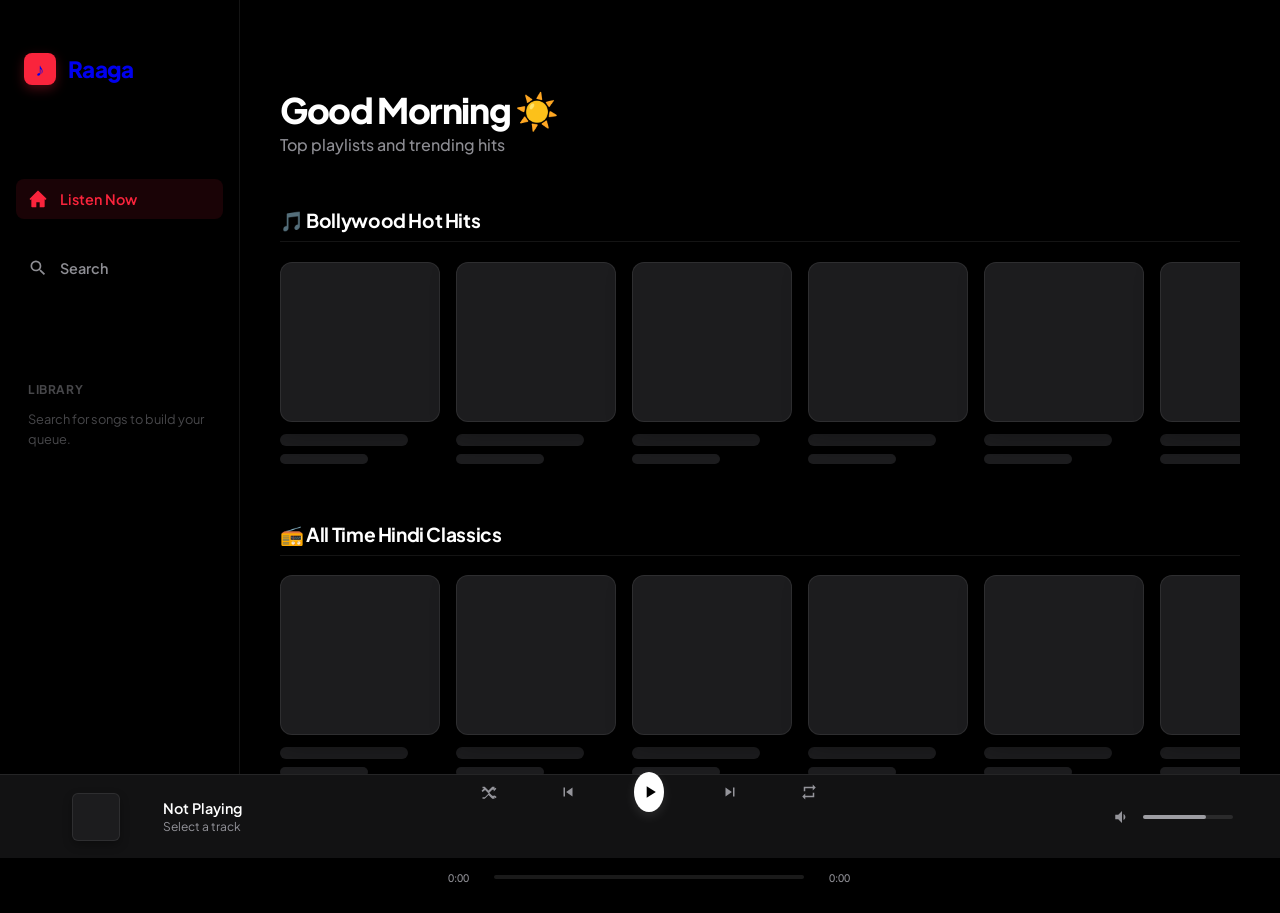
==== commit 5ab668dd: "Update index.html" ====
--- a/index.html
+++ b/index.html
@@ -7,10 +7,10 @@
 <meta name="apple-mobile-web-app-capable" content="yes">
 <meta name="apple-mobile-web-app-status-bar-style" content="black-translucent">
 <meta name="theme-color" content="#000000">
-<link rel="manifest" href="/manifest.json">
 <title>Raaga — Apple Music Edition</title>
 <link href="https://fonts.googleapis.com/css2?family=Plus+Jakarta+Sans:wght@400;500;600;700;800&display=swap" rel="stylesheet"/>
 <style>
+/* ... (Keeping your existing CSS base) ... */
 *,*::before,*::after{box-sizing:border-box;margin:0;padding:0}
 :root{
   --bg: #000000;
@@ -51,7 +51,7 @@
 .sidebar-lib{margin-top:2rem;padding:0 12px;flex:1;display:flex;flex-direction:column}
 .lib-top{display:flex;align-items:center;gap:8px;margin-bottom:12px;color:var(--text-muted);font-size:.75rem;font-weight:700;letter-spacing:.05em;text-transform:uppercase}
 .lib-hint{font-size:.8rem;color:var(--text-muted);line-height:1.6}
-.main{grid-row:1;grid-column:2;background:#000;overflow-y:auto;overflow-x:hidden;scrollbar-width:none;position:relative;padding-bottom:20px}
+.main{grid-row:1;grid-column:2;background:#000;overflow-y:auto;overflow-x:hidden;scrollbar-width:none;position:relative;padding-bottom:20px; -webkit-overflow-scrolling: touch; scroll-behavior: smooth;}
 .main::-webkit-scrollbar{display:none}
 #view-home{animation:fadeIn .4s cubic-bezier(0.2,0.8,0.2,1)}
 .home-hero{padding:3rem 2.5rem 1rem}
@@ -90,8 +90,9 @@
 #status{color:var(--text-dim);font-size:.9rem;padding:4rem 0;text-align:center;display:flex;flex-direction:column;align-items:center;gap:12px}
 .status-icon{font-size:3rem;opacity:.2}
 .results-list{display:flex;flex-direction:column;gap:4px}
-.trow{display:grid;grid-template-columns:36px 48px 1fr auto;align-items:center;gap:14px;padding:8px 12px;border-radius:8px;cursor:pointer;transition:background .15s;animation:fadeUp .3s ease both}
+.trow{display:grid;grid-template-columns:36px 48px 1fr auto;align-items:center;gap:14px;padding:8px 12px;border-radius:8px;cursor:pointer;transition:background .15s, transform 0.2s cubic-bezier(0.2,0,0.2,1);animation:fadeUp .3s ease both}
 .trow:hover{background:var(--surface)}
+.trow:active{transform:scale(0.98); background:rgba(255,255,255,0.1)}
 .trow.playing{background:rgba(250,36,60,0.08)}
 .tnum{text-align:right;font-size:.85rem;color:var(--text-muted);font-variant-numeric:tabular-nums;position:relative}
 .tnum .n{transition:opacity .15s}
@@ -111,8 +112,8 @@
 
 /* ── Loading spinner ── */
 .stream-spinner{
-  position:absolute;inset:0;display:flex;flex-direction:column;align-items:center;justify-content:center;
-  background:rgba(0,0,0,0.7);z-index:5;gap:12px;border-radius:16px;
+  position:absolute;inset:0;display:flex;flex-direction:column;align-items:center;justify-content:center;
+  background:rgba(0,0,0,0.7);z-index:5;gap:12px;border-radius:16px;
 }
 .spinner{width:36px;height:36px;border:3px solid rgba(255,255,255,0.15);border-top-color:#fff;border-radius:50%;animation:spin .7s linear infinite}
 @keyframes spin{to{transform:rotate(360deg)}}
@@ -136,7 +137,7 @@
 .tlabel.r{text-align:right}
 .prog-bar{flex:1;height:4px;background:rgba(255,255,255,.1);border-radius:2px;cursor:pointer;transition:height .15s;position:relative}
 .prog-bar:hover{height:6px}
-.prog-fill{height:100%;background:var(--text);border-radius:2px;width:0%;transition:background .15s;pointer-events:none;position:relative}
+.prog-fill{height:100%;background:var(--text);border-radius:2px;width:0%;transition: width 0.1s linear, background 0.15s;pointer-events:none;position:relative}
 .prog-bar:hover .prog-fill{background:var(--accent)}
 .prog-fill::after{content:'';position:absolute;right:-6px;top:50%;transform:translateY(-50%) scale(0);width:12px;height:12px;background:#fff;border-radius:50%;transition:transform .15s;box-shadow:0 0 4px rgba(0,0,0,0.5)}
 .prog-bar:hover .prog-fill::after{transform:translateY(-50%) scale(1)}
@@ -148,7 +149,7 @@
 .mob-nav{display:none}
 
 /* ── NOW PLAYING OVERLAY ── */
-.np-overlay{position:fixed;inset:0;z-index:2000;display:flex;align-items:center;justify-content:center;padding:20px;opacity:0;visibility:hidden;pointer-events:none;transition:all .4s cubic-bezier(0.2,0.8,0.2,1)}
+.np-overlay{position:fixed;inset:0;z-index:2000;display:flex;align-items:center;justify-content:center;padding:20px;opacity:0;visibility:hidden;pointer-events:none;transition:transform 0.4s cubic-bezier(0.32,0.72,0,1) !important}
 .np-overlay.open{opacity:1;visibility:visible;pointer-events:all}
 .np-backdrop{position:absolute;inset:0;background:rgba(0,0,0,0.5);backdrop-filter:saturate(200%) blur(60px);-webkit-backdrop-filter:saturate(200%) blur(60px)}
 .np-backdrop-img{position:absolute;inset:0;width:100%;height:100%;object-fit:cover;opacity:0.3;filter:blur(40px);transform:scale(1.1)}
@@ -186,7 +187,7 @@
 .np-song-artist{font-size:1.1rem;color:var(--text-dim);margin-top:4px;font-weight:500;white-space:nowrap;overflow:hidden;text-overflow:ellipsis;width:100%}
 .np-prog-wrap{display:flex;flex-direction:column;gap:8px;width:100%;margin-bottom:30px}
 .np-prog-bar{width:100%;height:6px;background:rgba(255,255,255,.15);border-radius:3px;cursor:pointer;position:relative}
-.np-prog-fill{height:100%;background:var(--text);border-radius:3px;width:0%;pointer-events:none}
+.np-prog-fill{height:100%;background:var(--text);border-radius:3px;width:0%;pointer-events:none; transition: width 0.1s linear;}
 .np-times{display:flex;justify-content:space-between;width:100%}
 .np-tlabel{font-size:.7rem;color:var(--text-dim);font-variant-numeric:tabular-nums;font-weight:600}
 .np-ctrls{display:flex;align-items:center;justify-content:center;gap:40px;width:100%}
@@ -199,736 +200,277 @@
 @keyframes fadeIn{from{opacity:0}to{opacity:1}}
 
 @media(max-width:900px){
-  :root{--nav-w:72px}
-  .sidebar{padding:24px 8px;align-items:center}
-  .logo-text,.lib-top span:not(svg),.lib-hint,.nav-btn span{display:none}
-  .logo{justify-content:center;margin-bottom:2rem;padding:0}
-  .nav-btn{justify-content:center;padding:12px}
-  .sidebar-lib{padding:0;margin-top:2rem;align-items:center}.lib-top{justify-content:center;margin-bottom:0}
-  .p-left{width:auto}.p-right{display:none}
-  #p-title,#p-artist{max-width:120px}.tlabel{display:none}
-  .home-hero{padding:2rem 1.5rem 1rem}.home-body{padding:1rem 1.5rem 2rem}
-  .search-wrap{padding:2rem 1.5rem}
+  :root{--nav-w:72px}
+  .sidebar{padding:24px 8px;align-items:center}
+  .logo-text,.lib-top span:not(svg),.lib-hint,.nav-btn span{display:none}
+  .logo{justify-content:center;margin-bottom:2rem;padding:0}
+  .nav-btn{justify-content:center;padding:12px}
+  .sidebar-lib{padding:0;margin-top:2rem;align-items:center}.lib-top{justify-content:center;margin-bottom:0}
+  .p-left{width:auto}.p-right{display:none}
+  #p-title,#p-artist{max-width:120px}.tlabel{display:none}
+  .home-hero{padding:2rem 1.5rem 1rem}.home-body{padding:1rem 1.5rem 2rem}
+  .search-wrap{padding:2rem 1.5rem}
 }
 @media(max-width:640px){
-  :root{--player-h:76px}
-  .app{grid-template-columns:1fr;grid-template-rows:1fr var(--player-h) 60px}
-  .sidebar{display:none}
-  .main{grid-row:1;grid-column:1}
-  .player{grid-row:2;grid-column:1;padding:0 16px;position:relative;overflow:hidden}
-  .player::before{content:'';position:absolute;top:0;left:0;height:2px;width:var(--mob-prog,0%);background:var(--accent);pointer-events:none;transition:width .5s linear;z-index:10}
-  .p-center{display:none}
-  .p-left{flex:1;width:auto}
-  .p-right{width:auto;display:flex;padding-right:4px}
-  .p-right .vol-wrap{display:none}
-  .cbtn.shuffle,.cbtn.prev,.cbtn.repeat{display:none}
-  #p-thumb{width:48px;height:48px;border-radius:8px}
-  #mob-pp-btn{display:flex !important}
-  .mob-nav{display:flex;flex-direction:row;grid-row:3;grid-column:1;background:var(--glass-bg);backdrop-filter:saturate(180%) blur(24px);-webkit-backdrop-filter:saturate(180%) blur(24px);border-top:1px solid var(--glass-border)}
-  .mnbtn{flex:1;display:flex;flex-direction:column;align-items:center;justify-content:center;gap:3px;background:none;border:none;color:var(--text-muted);font-family:'Plus Jakarta Sans',sans-serif;font-size:.65rem;font-weight:600;cursor:pointer;transition:color .2s;padding:6px 0}
-  .mnbtn.active{color:var(--accent)}
-  .mnbtn svg{width:22px;height:22px;fill:currentColor}
-  .home-hero{padding:1.2rem 1rem 0.6rem}
-  .home-greeting{font-size:1.7rem}
-  .home-body{padding:.5rem 1rem 2rem}
-  .sec-head{border-bottom:none;padding-bottom:0;margin-bottom:.6rem}
-  .sec-title{font-size:1rem}
-  .sec-scroll{display:flex !important;flex-wrap:nowrap !important;overflow-x:auto !important;gap:10px !important;padding-bottom:8px;-webkit-overflow-scrolling:touch;scroll-snap-type:x mandatory}
-  .mcard{width:110px !important;flex-shrink:0 !important;scroll-snap-align:start}
-  .mcard-art{width:110px !important;height:110px !important}
-  .mcard-title{font-size:.78rem}
-  .mcard-artist{font-size:.7rem}
-  .mcard .mcard-overlay{opacity:1 !important;transform:scale(1) !important}
-  .np-panel{height:100%;max-height:none;padding-top:20px}
-  .np-art-wrap{max-height:42vh}
-  .np-song-title{font-size:1.4rem}
-  .trow{grid-template-columns:48px 1fr auto !important;gap:12px;padding:8px 4px}
-  .tnum{display:none !important}
-}
-.np-overlay{transition:transform 0.4s cubic-bezier(0.32,0.72,0,1) !important}
-.mcard{transition:transform 0.2s ease !important;cursor:pointer}
-.mcard:active{transform:scale(0.95) !important}
+  :root{--player-h:76px}
+  .app{grid-template-columns:1fr;grid-template-rows:1fr var(--player-h) 60px}
+  .sidebar{display:none}
+  .main{grid-row:1;grid-column:1}
+  .player{grid-row:2;grid-column:1;padding:0 16px;position:relative;overflow:hidden}
+  .player::before{content:'';position:absolute;top:0;left:0;height:2px;width:var(--mob-prog,0%);background:var(--accent);pointer-events:none;transition:width .5s linear;z-index:10}
+  .p-center{display:none}
+  .p-left{flex:1;width:auto}
+  .p-right{width:auto;display:flex;padding-right:4px}
+  .p-right .vol-wrap{display:none}
+  .cbtn.shuffle,.cbtn.prev,.cbtn.repeat{display:none}
+  #p-thumb{width:48px;height:48px;border-radius:8px}
+  #mob-pp-btn{display:flex !important}
+  .mob-nav{display:flex;flex-direction:row;grid-row:3;grid-column:1;background:var(--glass-bg);backdrop-filter:saturate(180%) blur(24px);-webkit-backdrop-filter:saturate(180%) blur(24px);border-top:1px solid var(--glass-border)}
+  .mnbtn{flex:1;display:flex;flex-direction:column;align-items:center;justify-content:center;gap:3px;background:none;border:none;color:var(--text-muted);font-family:'Plus Jakarta Sans',sans-serif;font-size:.65rem;font-weight:600;cursor:pointer;transition:color .2s;padding:6px 0}
+  .mnbtn.active{color:var(--accent)}
+  .mnbtn svg{width:22px;height:22px;fill:currentColor}
+  .home-hero{padding:1.2rem 1rem 0.6rem}
+  .home-greeting{font-size:1.7rem}
+  .home-body{padding:.5rem 1rem 2rem}
+  .sec-head{border-bottom:none;padding-bottom:0;margin-bottom:.6rem}
+  .sec-title{font-size:1rem}
+  .sec-scroll{display:flex !important;flex-wrap:nowrap !important;overflow-x:auto !important;gap:10px !important;padding-bottom:8px;-webkit-overflow-scrolling:touch;scroll-snap-type:x mandatory}
+  .mcard{width:110px !important;flex-shrink:0 !important;scroll-snap-align:start}
+  .mcard-art{width:110px !important;height:110px !important}
+  .mcard-title{font-size:.78rem}
+  .mcard-artist{font-size:.7rem}
+  .mcard .mcard-overlay{opacity:1 !important;transform:scale(1) !important}
+  .np-panel{height:100%;max-height:none;padding-top:20px}
+  .np-art-wrap{max-height:42vh}
+  .np-song-title{font-size:1.4rem}
+  .trow{grid-template-columns:48px 1fr auto !important;gap:12px;padding:8px 4px}
+  .tnum{display:none !important}
+}
 </style>
 </head>
 <body>
 <div class="app">
-  <aside class="sidebar">
-    <a href="#" class="logo">
-      <div class="logo-icon">♪</div>
-      <span class="logo-text">Raaga</span>
-    </a>
-    <nav>
-      <button class="nav-btn active" id="nav-home" onclick="showHome()">
-        <svg viewBox="0 0 24 24"><path d="M12.72 2.28a1 1 0 0 0-1.44 0l-9 9a1 1 0 0 0 1.44 1.44L4 12.41V21a1 1 0 0 0 1 1h5v-6h4v6h5a1 1 0 0 0 1-1v-8.59l.28.27a1 1 0 0 0 1.44-1.44z"/></svg>
-        <span>Listen Now</span>
-      </button>
-      <button class="nav-btn" id="nav-search" onclick="showSearch()">
-        <svg viewBox="0 0 24 24"><path d="M15.5 14h-.79l-.28-.27A6.47 6.47 0 0 0 16 9.5 6.5 6.5 0 1 0 9.5 16c1.61 0 3.09-.59 4.23-1.57l.27.28v.79l5 4.99L20.49 19zm-6 0C7.01 14 5 11.99 5 9.5S7.01 5 9.5 5 14 7.01 14 9.5 11.99 14 9.5 14z"/></svg>
-        <span>Search</span>
-      </button>
-    </nav>
-    <div class="sidebar-lib">
-      <div class="lib-top"><span>Library</span></div>
-      <div class="lib-hint">Search for songs to build your queue.</div>
-    </div>
-  </aside>
-
-  <main class="main" id="main">
-    <div id="view-home">
-      <div class="home-hero">
-        <div class="home-greeting" id="home-greeting">Browse</div>
-        <div class="home-sub">Top playlists and trending hits</div>
-      </div>
-      <div class="home-body" id="home-body"></div>
-    </div>
-    <div id="view-search" style="display:none">
-      <div class="search-wrap">
-        <div class="search-box">
-          <svg class="s-icon" viewBox="0 0 24 24"><path fill="currentColor" d="M15.5 14h-.79l-.28-.27A6.47 6.47 0 0 0 16 9.5 6.5 6.5 0 1 0 9.5 16c1.61 0 3.09-.59 4.23-1.57l.27.28v.79l5 4.99L20.49 19zm-6 0C7.01 14 5 11.99 5 9.5S7.01 5 9.5 5 14 7.01 14 9.5 11.99 14 9.5 14z"/></svg>
-          <input id="search-input" type="text" placeholder="Artists, Songs, or Playlist Links…" autocomplete="off"/>
-        </div>
-        <div id="section-header" style="display:none">
-          <div class="r-header" id="section-title">Results</div>
-        </div>
-        <div id="status"><div class="status-icon">♪</div><div>Search for a track or paste a YouTube Playlist URL</div></div>
-        <div class="results-list" id="results"></div>
-      </div>
-    </div>
-  </main>
-
-  <nav class="mob-nav">
-    <button class="mnbtn active" id="mob-home" onclick="showHome()">
-      <svg viewBox="0 0 24 24"><path d="M12.72 2.28a1 1 0 0 0-1.44 0l-9 9a1 1 0 0 0 1.44 1.44L4 12.41V21a1 1 0 0 0 1 1h5v-6h4v6h5a1 1 0 0 0 1-1v-8.59l.28.27a1 1 0 0 0 1.44-1.44z"/></svg>
-      Listen Now
-    </button>
-    <button class="mnbtn" id="mob-search" onclick="showSearch()">
-      <svg viewBox="0 0 24 24"><path d="M15.5 14h-.79l-.28-.27A6.47 6.47 0 0 0 16 9.5 6.5 6.5 0 1 0 9.5 16c1.61 0 3.09-.59 4.23-1.57l.27.28v.79l5 4.99L20.49 19zm-6 0C7.01 14 5 11.99 5 9.5S7.01 5 9.5 5 14 7.01 14 9.5 11.99 14 9.5 14z"/></svg>
-      Search
-    </button>
-  </nav>
-
-  <div class="player" id="player-bar">
-    <div class="p-left">
-      <img id="p-thumb" src="data:image/svg+xml,%3Csvg xmlns='http://www.w3.org/2000/svg' viewBox='0 0 1 1'%3E%3C/svg%3E" alt=""/>
-      <div class="p-meta">
-        <div id="p-title">Not Playing</div>
-        <div id="p-artist">Select a track</div>
-      </div>
-    </div>
-    <div class="p-center">
-      <div class="p-ctrls">
-        <button class="cbtn shuffle"><svg viewBox="0 0 24 24"><path d="M17 17h-2l-4-4 4-4h2v2.17l3.54-3.54-1.42-1.42L18 7.83V5h-3l-5 5-5-5H2v2h2.17L.71 10.46l1.42 1.42L5.83 9h-.66l5 5-5 5H2v2h3l5-5 5 5h3v-2.17l1.41 1.42 1.42-1.42L18 16.17V17z"/></svg></button>
-        <button class="cbtn prev" id="prev-btn"><svg viewBox="0 0 24 24"><path d="M6 6h2v12H6zm3.5 6 8.5 6V6z"/></svg></button>
-        <button class="cbtn pp" id="pp-btn">
-          <svg id="play-icon" viewBox="0 0 24 24"><path d="M8 5v14l11-7z"/></svg>
-          <svg id="pause-icon" viewBox="0 0 24 24" style="display:none"><path d="M6 19h4V5H6v14zm8-14v14h4V5h-4z"/></svg>
-        </button>
-        <button class="cbtn" id="next-btn"><svg viewBox="0 0 24 24"><path d="M6 18l8.5-6L6 6v12zM16 6v12h2V6h-2z"/></svg></button>
-        <button class="cbtn repeat"><svg viewBox="0 0 24 24"><path d="M7 7h10v3l4-4-4-4v3H5v6h2V7zm10 10H7v-3l-4 4 4 4v-3h12v-6h-2v4z"/></svg></button>
-      </div>
-      <div class="prog-wrap">
-        <span class="tlabel" id="t-cur">0:00</span>
-        <div class="prog-bar" id="prog-bar"><div class="prog-fill" id="prog-fill"></div></div>
-        <span class="tlabel r" id="t-tot">0:00</span>
-      </div>
-    </div>
-    <div class="p-right">
-      <button class="cbtn pp" id="mob-pp-btn" style="display:none" onclick="event.stopPropagation();togglePlayPause()">
-        <svg viewBox="0 0 24 24"><path d="M8 5v14l11-7z"/></svg>
-      </button>
-      <div class="vol-wrap">
-        <button class="cbtn"><svg viewBox="0 0 24 24"><path d="M3 9v6h4l5 5V4L7 9H3zm13.5 3c0-1.77-1.02-3.29-2.5-4.03v8.05c1.48-.73 2.5-2.25 2.5-4.02z"/></svg></button>
-        <div class="vol-bar" id="vol-bar"><div class="vol-fill" id="vol-fill"></div></div>
-      </div>
-    </div>
-  </div>
+  <aside class="sidebar">
+    <a href="#" class="logo"><div class="logo-icon">♪</div><span class="logo-text">Raaga</span></a>
+    <nav>
+      <button class="nav-btn active" id="nav-home" onclick="showHome()"><svg viewBox="0 0 24 24"><path d="M12.72 2.28a1 1 0 0 0-1.44 0l-9 9a1 1 0 0 0 1.44 1.44L4 12.41V21a1 1 0 0 0 1 1h5v-6h4v6h5a1 1 0 0 0 1-1v-8.59l.28.27a1 1 0 0 0 1.44-1.44z"/></svg><span>Listen Now</span></button>
+      <button class="nav-btn" id="nav-search" onclick="showSearch()"><svg viewBox="0 0 24 24"><path d="M15.5 14h-.79l-.28-.27A6.47 6.47 0 0 0 16 9.5 6.5 6.5 0 1 0 9.5 16c1.61 0 3.09-.59 4.23-1.57l.27.28v.79l5 4.99L20.49 19zm-6 0C7.01 14 5 11.99 5 9.5S7.01 5 9.5 5 14 7.01 14 9.5 11.99 14 9.5 14z"/></svg><span>Search</span></button>
+    </nav>
+    <div class="sidebar-lib"><div class="lib-top"><span>Library</span></div><div class="lib-hint">Search for songs to build your queue.</div></div>
+  </aside>
+
+  <main class="main" id="main">
+    <div id="view-home">
+      <div class="home-hero"><div class="home-greeting" id="home-greeting">Browse</div><div class="home-sub">Top playlists and trending hits</div></div>
+      <div class="home-body" id="home-body"></div>
+    </div>
+    <div id="view-search" style="display:none">
+      <div class="search-wrap">
+        <div class="search-box">
+          <svg class="s-icon" viewBox="0 0 24 24"><path fill="currentColor" d="M15.5 14h-.79l-.28-.27A6.47 6.47 0 0 0 16 9.5 6.5 6.5 0 1 0 9.5 16c1.61 0 3.09-.59 4.23-1.57l.27.28v.79l5 4.99L20.49 19zm-6 0C7.01 14 5 11.99 5 9.5S7.01 5 9.5 5 14 7.01 14 9.5 11.99 14 9.5 14z"/></svg>
+          <input id="search-input" type="text" placeholder="Artists, Songs, or Playlist Links…" autocomplete="off"/>
+        </div>
+        <div id="section-header" style="display:none"><div class="r-header" id="section-title">Results</div></div>
+        <div id="status"><div class="status-icon">♪</div><div>Search for a track or paste a YouTube Playlist URL</div></div>
+        <div class="results-list" id="results"></div>
+      </div>
+    </div>
+  </main>
+
+  <nav class="mob-nav">
+    <button class="mnbtn active" id="mob-home" onclick="showHome()"><svg viewBox="0 0 24 24"><path d="M12.72 2.28a1 1 0 0 0-1.44 0l-9 9a1 1 0 0 0 1.44 1.44L4 12.41V21a1 1 0 0 0 1 1h5v-6h4v6h5a1 1 0 0 0 1-1v-8.59l.28.27a1 1 0 0 0 1.44-1.44z"/></svg>Listen Now</button>
+    <button class="mnbtn" id="mob-search" onclick="showSearch()"><svg viewBox="0 0 24 24"><path d="M15.5 14h-.79l-.28-.27A6.47 6.47 0 0 0 16 9.5 6.5 6.5 0 1 0 9.5 16c1.61 0 3.09-.59 4.23-1.57l.27.28v.79l5 4.99L20.49 19zm-6 0C7.01 14 5 11.99 5 9.5S7.01 5 9.5 5 14 7.01 14 9.5 11.99 14 9.5 14z"/></svg>Search</button>
+  </nav>
+
+  <div class="player" id="player-bar">
+    <div class="p-left">
+      <img id="p-thumb" src="data:image/svg+xml,%3Csvg xmlns='http://www.w3.org/2000/svg' viewBox='0 0 1 1'%3E%3C/svg%3E" alt=""/>
+      <div class="p-meta"><div id="p-title">Not Playing</div><div id="p-artist">Select a track</div></div>
+    </div>
+    <div class="p-center">
+      <div class="p-ctrls">
+        <button class="cbtn shuffle"><svg viewBox="0 0 24 24"><path d="M17 17h-2l-4-4 4-4h2v2.17l3.54-3.54-1.42-1.42L18 7.83V5h-3l-5 5-5-5H2v2h2.17L.71 10.46l1.42 1.42L5.83 9h-.66l5 5-5 5H2v2h3l5-5 5 5h3v-2.17l1.41 1.42 1.42-1.42L18 16.17V17z"/></svg></button>
+        <button class="cbtn prev" id="prev-btn"><svg viewBox="0 0 24 24"><path d="M6 6h2v12H6zm3.5 6 8.5 6V6z"/></svg></button>
+        <button class="cbtn pp" id="pp-btn"><svg id="play-icon" viewBox="0 0 24 24"><path d="M8 5v14l11-7z"/></svg><svg id="pause-icon" viewBox="0 0 24 24" style="display:none"><path d="M6 19h4V5H6v14zm8-14v14h4V5h-4z"/></svg></button>
+        <button class="cbtn" id="next-btn"><svg viewBox="0 0 24 24"><path d="M6 18l8.5-6L6 6v12zM16 6v12h2V6h-2z"/></svg></button>
+        <button class="cbtn repeat"><svg viewBox="0 0 24 24"><path d="M7 7h10v3l4-4-4-4v3H5v6h2V7zm10 10H7v-3l-4 4 4 4v-3h12v-6h-2v4z"/></svg></button>
+      </div>
+      <div class="prog-wrap"><span class="tlabel" id="t-cur">0:00</span><div class="prog-bar" id="prog-bar"><div class="prog-fill" id="prog-fill"></div></div><span class="tlabel r" id="t-tot">0:00</span></div>
+    </div>
+    <div class="p-right">
+      <button class="cbtn pp" id="mob-pp-btn" style="display:none" onclick="event.stopPropagation();togglePlayPause()"><svg viewBox="0 0 24 24"><path d="M8 5v14l11-7z"/></svg></button>
+      <div class="vol-wrap"><button class="cbtn"><svg viewBox="0 0 24 24"><path d="M3 9v6h4l5 5V4L7 9H3zm13.5 3c0-1.77-1.02-3.29-2.5-4.03v8.05c1.48-.73 2.5-2.25 2.5-4.02z"/></svg></button><div class="vol-bar" id="vol-bar"><div class="vol-fill" id="vol-fill"></div></div></div>
+    </div>
+  </div>
 </div>
 
 <div class="np-overlay" id="np-overlay">
-  <img id="np-bg-img" class="np-backdrop-img" src=""/>
-  <div class="np-backdrop" id="np-backdrop"></div>
-  <div class="np-panel">
-    <button class="np-close" id="np-close-btn">
-      <svg viewBox="0 0 24 24"><path d="M18.3 5.71 12 12l6.3 6.29-1.41 1.42L10.59 13.4 4.3 19.71 2.89 18.3 9.18 12 2.89 5.71 4.3 4.29l6.29 6.3 6.3-6.3z"/></svg>
-    </button>
-    <button class="np-fs-btn" id="np-fs-btn">
-      <svg class="fs-expand" viewBox="0 0 24 24"><path d="M7 14H5v5h5v-2H7v-3zm-2-4h2V7h3V5H5v5zm12 7h-3v2h5v-5h-2v3zM14 5v2h3v3h2V5h-5z"/></svg>
-      <svg class="fs-compress" viewBox="0 0 24 24" style="display:none"><path d="M5 16h3v3h2v-5H5v2zm3-8H5v2h5V5H8v3zm6 11h2v-3h3v-2h-5v5zm2-11V5h-2v5h5V8h-3z"/></svg>
-    </button>
-    <div class="np-art-wrap" id="np-art-wrap">
-      <div class="stream-spinner" id="stream-spinner" style="display:none">
-        <div class="spinner"></div>
-        <span>Loading audio…</span>
-      </div>
-      <div id="yt-player-frame"></div>
-      <img id="np-art-cover" src="" alt=""/>
-    </div>
-    <div style="position:relative;width:100%;height:0;z-index:10;">
-      <button class="art-pill" id="vid-toggle-btn">
-        <svg id="vid-icon-video" viewBox="0 0 24 24"><path d="M17 10.5V7c0-.55-.45-1-1-1H4c-.55 0-1 .45-1 1v10c0 .55.45 1 1 1h12c.55 0 1-.45 1-1v-3.5l4 4v-11l-4 4z"/></svg>
-        <svg id="vid-icon-audio" viewBox="0 0 24 24" style="display:none"><path d="M12 3v10.55c-.59-.34-1.27-.55-2-.55-2.21 0-4 1.79-4 4s1.79 4 4 4 4-1.79 4-4V7h4V3h-6z"/></svg>
-        <span id="vid-label">Switch to Video</span>
-      </button>
-    </div>
-    <div class="np-bottom">
-      <div class="np-info">
-        <div class="np-song-title" id="np-song-title">—</div>
-        <div class="np-song-artist" id="np-song-artist"></div>
-      </div>
-      <div class="np-prog-wrap">
-        <div class="np-prog-bar" id="np-prog-bar"><div class="np-prog-fill" id="np-prog-fill"></div></div>
-        <div class="np-times">
-          <span class="np-tlabel" id="np-t-cur">0:00</span>
-          <span class="np-tlabel r" id="np-t-tot">0:00</span>
-        </div>
-      </div>
-      <div class="np-ctrls">
-        <button class="np-cbtn" id="np-prev-btn"><svg viewBox="0 0 24 24"><path d="M6 6h2v12H6zm3.5 6 8.5 6V6z"/></svg></button>
-        <button class="np-cbtn pp" id="np-pp-btn">
-          <svg id="np-play-icon" viewBox="0 0 24 24"><path d="M8 5v14l11-7z"/></svg>
-          <svg id="np-pause-icon" viewBox="0 0 24 24" style="display:none"><path d="M6 19h4V5H6v14zm8-14v14h4V5h-4z"/></svg>
-        </button>
-        <button class="np-cbtn" id="np-next-btn"><svg viewBox="0 0 24 24"><path d="M6 18l8.5-6L6 6v12zM16 6v12h2V6h-2z"/></svg></button>
-      </div>
-    </div>
-  </div>
+  <img id="np-bg-img" class="np-backdrop-img" src=""/>
+  <div class="np-backdrop" id="np-backdrop"></div>
+  <div class="np-panel">
+    <button class="np-close" id="np-close-btn"><svg viewBox="0 0 24 24"><path d="M18.3 5.71 12 12l6.3 6.29-1.41 1.42L10.59 13.4 4.3 19.71 2.89 18.3 9.18 12 2.89 5.71 4.3 4.29l6.29 6.3 6.3-6.3z"/></svg></button>
+    <button class="np-fs-btn" id="np-fs-btn"><svg class="fs-expand" viewBox="0 0 24 24"><path d="M7 14H5v5h5v-2H7v-3zm-2-4h2V7h3V5H5v5zm12 7h-3v2h5v-5h-2v3zM14 5v2h3v3h2V5h-5z"/></svg><svg class="fs-compress" viewBox="0 0 24 24" style="display:none"><path d="M5 16h3v3h2v-5H5v2zm3-8H5v2h5V5H8v3zm6 11h2v-3h3v-2h-5v5zm2-11V5h-2v5h5V8h-3z"/></svg></button>
+    <div class="np-art-wrap" id="np-art-wrap"><div class="stream-spinner" id="stream-spinner" style="display:none"><div class="spinner"></div><span>Loading audio…</span></div><div id="yt-player-frame"></div><img id="np-art-cover" src="" alt=""/></div>
+    <div style="position:relative;width:100%;height:0;z-index:10;"><button class="art-pill" id="vid-toggle-btn"><svg id="vid-icon-video" viewBox="0 0 24 24"><path d="M17 10.5V7c0-.55-.45-1-1-1H4c-.55 0-1 .45-1 1v10c0 .55.45 1 1 1h12c.55 0 1-.45 1-1v-3.5l4 4v-11l-4 4z"/></svg><svg id="vid-icon-audio" viewBox="0 0 24 24" style="display:none"><path d="M12 3v10.55c-.59-.34-1.27-.55-2-.55-2.21 0-4 1.79-4 4s1.79 4 4 4 4-1.79 4-4V7h4V3h-6z"/></svg><span id="vid-label">Switch to Video</span></button></div>
+    <div class="np-bottom"><div class="np-info"><div class="np-song-title" id="np-song-title">—</div><div class="np-song-artist" id="np-song-artist"></div></div><div class="np-prog-wrap"><div class="np-prog-bar" id="np-prog-bar"><div class="np-prog-fill" id="np-prog-fill"></div></div><div class="np-times"><span class="np-tlabel" id="np-t-cur">0:00</span><span class="np-tlabel r" id="np-t-tot">0:00</span></div></div><div class="np-ctrls"><button class="np-cbtn" id="np-prev-btn"><svg viewBox="0 0 24 24"><path d="M6 6h2v12H6zm3.5 6 8.5 6V6z"/></svg></button><button class="np-cbtn pp" id="np-pp-btn"><svg id="np-play-icon" viewBox="0 0 24 24"><path d="M8 5v14l11-7z"/></svg><svg id="np-pause-icon" viewBox="0 0 24 24" style="display:none"><path d="M6 19h4V5H6v14zm8-14v14h4V5h-4z"/></svg></button><button class="np-cbtn" id="np-next-btn"><svg viewBox="0 0 24 24"><path d="M6 18l8.5-6L6 6v12zM16 6v12h2V6h-2z"/></svg></button></div></div>
+  </div>
 </div>
 
-<!-- The real background-capable audio player -->
 <audio id="bg-audio" playsinline preload="none"></audio>
-
 <script src="https://www.youtube.com/iframe_api"></script>
 <script>
 const API = 'https://new-youtube-o7cl.onrender.com';
-
 const HOME_SECTIONS = [
-  { id:'bollywood', title:'🎵 Bollywood Hot Hits',      type:'search',   value:'latest bollywood songs 2024 "Provided to YouTube"' },
-  { id:'classics',  title:'📻 All Time Hindi Classics', type:'search',   value:'best 90s hindi romantic songs "Provided to YouTube"' },
-  { id:'tseries',   title:'🔥 Latest from T-Series',    type:'playlist', value:'UUq-Fj5jknLsUf-MWSy4_brA' },
-  { id:'arijit',    title:'🎤 Arijit Singh Essentials', type:'search',   value:'arijit singh best songs "Provided to YouTube"' },
-  { id:'lofi',      title:'☕ Chill Lofi Beats',         type:'playlist', value:'UUSJ4gkVC6NrvII8umztf0Ow' }
+  { id:'bollywood', title:'🎵 Bollywood Hot Hits', type:'search', value:'latest bollywood songs 2024 "Provided to YouTube"' },
+  { id:'classics', title:'📻 All Time Hindi Classics', type:'search', value:'best 90s hindi romantic songs "Provided to YouTube"' },
+  { id:'tseries', title:'🔥 Latest from T-Series', type:'playlist', value:'UUq-Fj5jknLsUf-MWSy4_brA' },
+  { id:'arijit', title:'🎤 Arijit Singh Essentials', type:'search', value:'arijit singh best songs "Provided to YouTube"' },
+  { id:'lofi', title:'☕ Chill Lofi Beats', type:'playlist', value:'UUSJ4gkVC6NrvII8umztf0Ow' }
 ];
 
-/* ── DOM ── */
-const resultsEl    = document.getElementById('results');
-const statusEl     = document.getElementById('status');
-const secHeader    = document.getElementById('section-header');
-const secTitle     = document.getElementById('section-title');
-const pThumb       = document.getElementById('p-thumb');
-const pTitle       = document.getElementById('p-title');
-const pArtist      = document.getElementById('p-artist');
-const progFill     = document.getElementById('prog-fill');
-const progBar      = document.getElementById('prog-bar');
-const tCur         = document.getElementById('t-cur');
-const tTot         = document.getElementById('t-tot');
-const ppBtn        = document.getElementById('pp-btn');
-const playIcon     = document.getElementById('play-icon');
-const pauseIcon    = document.getElementById('pause-icon');
-const nextBtn      = document.getElementById('next-btn');
-const prevBtn      = document.getElementById('prev-btn');
-const volBar       = document.getElementById('vol-bar');
-const volFill      = document.getElementById('vol-fill');
-const playerBar    = document.getElementById('player-bar');
-const npOverlay    = document.getElementById('np-overlay');
-const npBackdrop   = document.getElementById('np-backdrop');
-const npBgImg      = document.getElementById('np-bg-img');
-const npCloseBtn   = document.getElementById('np-close-btn');
-const npArtWrap    = document.getElementById('np-art-wrap');
-const npArtCover   = document.getElementById('np-art-cover');
-const npSongTitle  = document.getElementById('np-song-title');
-const npSongArtist = document.getElementById('np-song-artist');
-const npProgFill   = document.getElementById('np-prog-fill');
-const npProgBar    = document.getElementById('np-prog-bar');
-const npTCur       = document.getElementById('np-t-cur');
-const npTTot       = document.getElementById('np-t-tot');
-const npPpBtn      = document.getElementById('np-pp-btn');
-const npPlayIcon   = document.getElementById('np-play-icon');
-const npPauseIcon  = document.getElementById('np-pause-icon');
-const npNextBtn    = document.getElementById('np-next-btn');
-const npPrevBtn    = document.getElementById('np-prev-btn');
-const vidToggleBtn = document.getElementById('vid-toggle-btn');
-const vidLabel     = document.getElementById('vid-label');
-const vidIconVideo = document.getElementById('vid-icon-video');
-const vidIconAudio = document.getElementById('vid-icon-audio');
-const streamSpinner= document.getElementById('stream-spinner');
-const bgAudio      = document.getElementById('bg-audio');
-
-/* ── State ── */
-let tracks = [], currentIdx = -1, isPlaying = false;
-let progTimer = null, duration = 0;
-let ytPlayer = null, ytReady = false;
-let activeEl = null, queueEl = null;
-let currentItem = null;
-let videoMode = false, panelOpen = false;
-let currentVolume = 70;
-let audioLoadedId = null; // which videoId is in bgAudio
-let videoLoadedId = null; // which videoId is in ytPlayer
-
-/* ── YouTube IFrame (Video Mode Only) ── */
+/* ── DOM REFS ── */
+const resultsEl = document.getElementById('results'), statusEl = document.getElementById('status'), secHeader = document.getElementById('section-header'), secTitle = document.getElementById('section-title'), pThumb = document.getElementById('p-thumb'), pTitle = document.getElementById('p-title'), pArtist = document.getElementById('p-artist'), progFill = document.getElementById('prog-fill'), progBar = document.getElementById('prog-bar'), tCur = document.getElementById('t-cur'), tTot = document.getElementById('t-tot'), ppBtn = document.getElementById('pp-btn'), playIcon = document.getElementById('play-icon'), pauseIcon = document.getElementById('pause-icon'), nextBtn = document.getElementById('next-btn'), prevBtn = document.getElementById('prev-btn'), volBar = document.getElementById('vol-bar'), volFill = document.getElementById('vol-fill'), playerBar = document.getElementById('player-bar'), npOverlay = document.getElementById('np-overlay'), npBackdrop = document.getElementById('np-backdrop'), npBgImg = document.getElementById('np-bg-img'), npCloseBtn = document.getElementById('np-close-btn'), npArtWrap = document.getElementById('np-art-wrap'), npArtCover = document.getElementById('np-art-cover'), npSongTitle = document.getElementById('np-song-title'), npSongArtist = document.getElementById('np-song-artist'), npProgFill = document.getElementById('np-prog-fill'), npProgBar = document.getElementById('np-prog-bar'), npTCur = document.getElementById('np-t-cur'), npTTot = document.getElementById('np-t-tot'), npPpBtn = document.getElementById('np-pp-btn'), npPlayIcon = document.getElementById('np-play-icon'), npPauseIcon = document.getElementById('np-pause-icon'), npNextBtn = document.getElementById('np-next-btn'), npPrevBtn = document.getElementById('np-prev-btn'), vidToggleBtn = document.getElementById('vid-toggle-btn'), vidLabel = document.getElementById('vid-label'), vidIconVideo = document.getElementById('vid-icon-video'), vidIconAudio = document.getElementById('vid-icon-audio'), streamSpinner = document.getElementById('stream-spinner'), bgAudio = document.getElementById('bg-audio');
+
+/* ── STATE ── */
+let tracks = [], currentIdx = -1, isPlaying = false, progTimer = null, duration = 0, ytPlayer = null, ytReady = false, activeEl = null, queueEl = null, currentItem = null, videoMode = false, panelOpen = false, currentVolume = 70, audioLoadedId = null, videoLoadedId = null;
+
+/* ── YOUTUBE API ── */
 window.onYouTubeIframeAPIReady = () => {
-  ytReady = true;
-  ytPlayer = new YT.Player('yt-player-frame', {
-    width:'100%', height:'100%',
-    playerVars:{ autoplay:0, playsinline:1, controls:1, rel:0, modestbranding:1 },
-    events:{
-      onStateChange(e){
-        if(!videoMode) return; // ignore YT events when in audio mode
-        const S = YT.PlayerState;
-        if(e.data===S.PLAYING){ isPlaying=true; showPauseAll(); startVideoLoop(); }
-        if(e.data===S.PAUSED){  isPlaying=false; showPlayAll();  stopLoop(); }
-        if(e.data===S.ENDED){   playNext(); }
-      }
-    }
-  });
+  ytReady = true;
+  ytPlayer = new YT.Player('yt-player-frame', {
+    width:'100%', height:'100%',
+    playerVars:{ autoplay:0, playsinline:1, controls:1, rel:0, modestbranding:1 },
+    events:{
+      onStateChange(e){
+        if(!videoMode) return;
+        const S = YT.PlayerState;
+        if(e.data===S.PLAYING){ isPlaying=true; showPauseAll(); startVideoLoop(); }
+        if(e.data===S.PAUSED){ isPlaying=false; showPlayAll(); stopLoop(); }
+        if(e.data===S.ENDED){ playNext(); }
+      }
+    }
+  });
 };
 
-/* ── Helpers ── */
+/* ── UI HELPERS ── */
 function fmt(s){ s=Math.floor(s||0); return `${Math.floor(s/60)}:${String(s%60).padStart(2,'0')}`; }
-
-function showPlayAll(){
-  playIcon.style.display=''; pauseIcon.style.display='none';
-  npPlayIcon.style.display=''; npPauseIcon.style.display='none';
-  const m=document.getElementById('mob-pp-btn');
-  if(m) m.innerHTML='<svg viewBox="0 0 24 24"><path d="M8 5v14l11-7z"/></svg>';
-}
-function showPauseAll(){
-  playIcon.style.display='none'; pauseIcon.style.display='';
-  npPlayIcon.style.display='none'; npPauseIcon.style.display='';
-  const m=document.getElementById('mob-pp-btn');
-  if(m) m.innerHTML='<svg viewBox="0 0 24 24"><path d="M6 19h4V5H6v14zm8-14v14h4V5h-4z"/></svg>';
-}
+function showPlayAll(){ playIcon.style.display=''; pauseIcon.style.display='none'; npPlayIcon.style.display=''; npPauseIcon.style.display='none'; const m=document.getElementById('mob-pp-btn'); if(m) m.innerHTML='<svg viewBox="0 0 24 24"><path d="M8 5v14l11-7z"/></svg>'; }
+function showPauseAll(){ playIcon.style.display='none'; pauseIcon.style.display=''; npPlayIcon.style.display='none'; npPauseIcon.style.display=''; const m=document.getElementById('mob-pp-btn'); if(m) m.innerHTML='<svg viewBox="0 0 24 24"><path d="M6 19h4V5H6v14zm8-14v14h4V5h-4z"/></svg>'; }
 function updateTotLabel(d){ duration=d; tTot.textContent=fmt(d); npTTot.textContent=fmt(d); }
-
-function setNav(v){
-  ['home','search'].forEach(n=>{
-    document.getElementById('nav-'+n)?.classList.toggle('active',v===n);
-    document.getElementById('mob-'+n)?.classList.toggle('active',v===n);
-  });
-}
-function showHome(){
-  document.getElementById('view-home').style.display='';
-  document.getElementById('view-search').style.display='none';
-  setNav('home');
-  document.getElementById('main').scrollTo({top:0,behavior:'smooth'});
-}
-function showSearch(){
-  document.getElementById('view-home').style.display='none';
-  document.getElementById('view-search').style.display='';
-  setNav('search');
-  setTimeout(()=>document.getElementById('search-input').focus(),80);
-}
-
-/* ── Progress loops ── */
-function startAudioLoop(){
-  stopLoop();
-  progTimer = setInterval(()=>{
-    if(bgAudio.paused) return;
-    const t=bgAudio.currentTime, d=bgAudio.duration||duration;
-    const pct=d>0?(t/d)*100:0;
-    progFill.style.width=pct+'%'; npProgFill.style.width=pct+'%';
-    playerBar.style.setProperty('--mob-prog',pct+'%');
-    tCur.textContent=fmt(t); npTCur.textContent=fmt(t);
-  },500);
-}
-function startVideoLoop(){
-  stopLoop();
-  progTimer = setInterval(()=>{
-    if(!ytPlayer?.getCurrentTime) return;
-    const t=ytPlayer.getCurrentTime(), d=ytPlayer.getDuration()||duration;
-    const pct=d>0?(t/d)*100:0;
-    progFill.style.width=pct+'%'; npProgFill.style.width=pct+'%';
-    playerBar.style.setProperty('--mob-prog',pct+'%');
-    tCur.textContent=fmt(t); npTCur.textContent=fmt(t);
-  },500);
-}
+function setNav(v){ ['home','search'].forEach(n=>{ document.getElementById('nav-'+n)?.classList.toggle('active',v===n); document.getElementById('mob-'+n)?.classList.toggle('active',v===n); }); }
+function showHome(){ document.getElementById('view-home').style.display=''; document.getElementById('view-search').style.display='none'; setNav('home'); document.getElementById('main').scrollTo({top:0,behavior:'smooth'}); }
+function showSearch(){ document.getElementById('view-home').style.display='none'; document.getElementById('view-search').style.display=''; setNav('search'); setTimeout(()=>document.getElementById('search-input').focus(),80); }
+
+/* ── PROGRESS LOOPS ── */
+function startAudioLoop(){ stopLoop(); progTimer = setInterval(()=>{ if(bgAudio.paused) return; const t=bgAudio.currentTime, d=bgAudio.duration||duration; const pct=d>0?(t/d)*100:0; progFill.style.width=pct+'%'; npProgFill.style.width=pct+'%'; playerBar.style.setProperty('--mob-prog',pct+'%'); tCur.textContent=fmt(t); npTCur.textContent=fmt(t); },500); }
+function startVideoLoop(){ stopLoop(); progTimer = setInterval(()=>{ if(!ytPlayer?.getCurrentTime) return; const t=ytPlayer.getCurrentTime(), d=ytPlayer.getDuration()||duration; const pct=d>0?(t/d)*100:0; progFill.style.width=pct+'%'; npProgFill.style.width=pct+'%'; playerBar.style.setProperty('--mob-prog',pct+'%'); tCur.textContent=fmt(t); npTCur.textContent=fmt(t); },500); }
 function stopLoop(){ if(progTimer){clearInterval(progTimer);progTimer=null;} }
 
-/* ── bgAudio events ── */
 bgAudio.addEventListener('loadedmetadata', ()=>updateTotLabel(bgAudio.duration));
-bgAudio.addEventListener('play',  ()=>{ if(!videoMode){isPlaying=true;  showPauseAll(); startAudioLoop();} });
-bgAudio.addEventListener('pause', ()=>{ if(!videoMode){isPlaying=false; showPlayAll();  stopLoop();} });
+bgAudio.addEventListener('play', ()=>{ if(!videoMode){isPlaying=true; showPauseAll(); startAudioLoop();} });
+bgAudio.addEventListener('pause', ()=>{ if(!videoMode){isPlaying=false; showPlayAll(); stopLoop();} });
 bgAudio.addEventListener('ended', ()=>{ if(!videoMode) playNext(); });
 
-/* ── Fetch stream URL and play audio ── */
+/* ── OPTIMISTIC PROGRESS UPDATES ── */
+function handleProgClick(e, bar, fill) {
+  if(!duration) return;
+  const r = bar.getBoundingClientRect();
+  const pct = Math.max(0, Math.min(1, (e.clientX - r.left) / r.width));
+  fill.style.width = (pct * 100) + '%'; // Move UI Instantly
+  if(videoMode){ if(ytPlayer) ytPlayer.seekTo(pct*duration, true); }
+  else { if(bgAudio) bgAudio.currentTime = pct*duration; }
+}
+progBar.addEventListener('click', e => handleProgClick(e, progBar, progFill));
+npProgBar.addEventListener('click', e => handleProgClick(e, npProgBar, npProgFill));
+
+/* ── CORE PLAYBACK LOGIC ── */
 async function fetchAndPlayAudio(item, seekTo=0){
-  streamSpinner.style.display='flex';
-  try{
-    const res  = await fetch(`${API}/stream?videoId=${item.videoId}`);
-    const data = await res.json();
-    if(!data.stream) throw new Error('no stream');
-
-    bgAudio.src = data.stream;
-    bgAudio.volume = currentVolume/100;
-    audioLoadedId = item.videoId;
-
-    await bgAudio.play();
-    if(seekTo>1) bgAudio.currentTime=seekTo;
-    streamSpinner.style.display='none';
-  } catch(e){
-    streamSpinner.style.display='none';
-    console.error('Stream fetch failed:',e);
-  }
-}
-
-/* ── Unified play/pause toggle ── */
-function togglePlayPause(){
-  if(videoMode){
-    if(!ytPlayer) return;
-    isPlaying ? ytPlayer.pauseVideo() : ytPlayer.playVideo();
-  } else {
-    if(!bgAudio.src) return;
-    isPlaying ? bgAudio.pause() : bgAudio.play();
-  }
-}
-
-/* ── Home sections ── */
-function buildShimmerSection(sec){
-  const body=document.getElementById('home-body');
-  const block=document.createElement('div');
-  block.className='sec-block'; block.id=`blk-${sec.id}`;
-  block.innerHTML=`
-    <div class="sec-head"><span class="sec-title">${sec.title}</span></div>
-    <div class="sec-scroll" id="scr-${sec.id}">
-      ${Array(7).fill(0).map(()=>`
-        <div class="mcard">
-          <div class="mcard-art shimmer-art"></div>
-          <div class="shimmer-line w80"></div>
-          <div class="shimmer-line w55"></div>
-        </div>`).join('')}
-    </div>`;
-  body.appendChild(block);
-}
-function parseTitleArtist(raw){
-  const p=raw.split(' - ');
-  return p.length>1?{artist:p[0],title:p.slice(1).join(' - ')}:{artist:'',title:raw};
-}
-function populateSection(sec,items){
-  const scrollEl=document.getElementById(`scr-${sec.id}`);
-  if(!scrollEl) return;
-  scrollEl.innerHTML='';
-  items.forEach((item,i)=>{
-    const {title,artist}=parseTitleArtist(item.title||'');
-    const card=document.createElement('div');
-    card.className='mcard';
-    card.innerHTML=`
-      <div class="mcard-art">
-        <img class="mcard-img" src="${item.thumbnail||''}" onerror="this.style.opacity=0" alt=""/>
-        <div class="mcard-overlay"><svg viewBox="0 0 24 24"><path d="M8 5v14l11-7z"/></svg></div>
-      </div>
-      <div class="mcard-title">${title}</div>
-      <div class="mcard-artist">${artist}</div>`;
-    card.addEventListener('click',()=>{ tracks=items; playFromSection(items,i,card,scrollEl); });
-    scrollEl.appendChild(card);
-  });
-}
-async function loadSection(sec,delay){
-  await new Promise(r=>setTimeout(r,delay));
-  try{
-    const endpoint=sec.type==='playlist'
-      ?`${API}/playlist?id=${sec.value}`
-      :`${API}/search?q=${encodeURIComponent(sec.value)}`;
-    const res=await fetch(endpoint);
-    const data=await res.json();
-    if(data?.length) populateSection(sec,data);
-    else document.getElementById(`scr-${sec.id}`).innerHTML='<span style="color:var(--text-muted);font-size:.8rem;padding:.5rem 0;display:block">Nothing found</span>';
-  } catch {
-    document.getElementById(`scr-${sec.id}`).innerHTML='<span style="color:var(--text-muted);font-size:.8rem;padding:.5rem 0;display:block">Couldn\'t load</span>';
-  }
-}
-function initHome(){
-  document.getElementById('home-body').innerHTML='';
-  const h=new Date().getHours();
-  const greet=h<5?'Late Night 🌙':h<12?'Good Morning ☀️':h<17?'Good Afternoon 🌤️':h<21?'Good Evening 🌙':'Good Night ✨';
-  document.getElementById('home-greeting').textContent=greet;
-  HOME_SECTIONS.forEach((sec,i)=>{ buildShimmerSection(sec); loadSection(sec,i*250); });
-}
-
-/* ── Playback ── */
-function setActive(el){
-  if(activeEl) activeEl.classList.remove('playing');
-  activeEl=el; if(el) el.classList.add('playing');
-}
-function playFromSection(items,idx,cardEl,containerEl){
-  setActive(cardEl); currentIdx=idx; queueEl=containerEl; playItem(items[idx]);
-}
-function playFromRow(item,rowEl,idx){
-  setActive(rowEl); currentIdx=idx; queueEl=resultsEl; playItem(item);
+  streamSpinner.style.display='flex';
+  try{
+    const res = await fetch(`${API}/stream?videoId=${item.videoId}`);
+    if(!res.ok) { const err = await res.json(); throw new Error(err.error || 'Blocked'); }
+    const data = await res.json();
+    bgAudio.src = data.stream;
+    bgAudio.volume = currentVolume/100;
+    audioLoadedId = item.videoId;
+    await bgAudio.play();
+    if(seekTo>1) bgAudio.currentTime=seekTo;
+    streamSpinner.style.display='none';
+  } catch(e){
+    streamSpinner.style.display='none';
+    console.error('Stream failed:',e);
+    alert("Audio blocked. Try switching to 'Video Mode' using the button on the player.");
+  }
 }
 
 async function playItem(item){
-  currentItem=item;
-  const {title,artist}=parseTitleArtist(item.title||'');
-
-  // Instant UI update
-  pThumb.src=item.thumbnail||'';
-  pTitle.textContent=title||item.title;
-  pArtist.textContent=artist;
-  npSongTitle.textContent=title||item.title;
-  npSongArtist.textContent=artist;
-  npArtCover.src=item.thumbnail||'';
-  npBgImg.src=item.thumbnail||'';
-  openNowPlaying();
-  updateMediaSession(item);
-
-  // Reset progress
-  progFill.style.width='0%'; npProgFill.style.width='0%';
-  tCur.textContent='0:00'; npTCur.textContent='0:00';
-  tTot.textContent='0:00'; npTTot.textContent='0:00';
-  duration=0;
-
-  if(videoMode){
-    // Stop audio, load YT video
-    bgAudio.pause();
-    stopLoop();
-    _loadYouTube(item.videoId);
-  } else {
-    // Stop YT, fetch audio stream
-    try{ ytPlayer?.pauseVideo(); }catch(_){}
-    videoLoadedId=null;
-    stopLoop();
-    await fetchAndPlayAudio(item);
-    showPauseAll();
-  }
+  currentItem=item; const {title,artist}=parseTitleArtist(item.title||'');
+  pThumb.src=item.thumbnail; pTitle.textContent=title||item.title; pArtist.textContent=artist;
+  npSongTitle.textContent=title||item.title; npSongArtist.textContent=artist;
+  npArtCover.src=item.thumbnail; npBgImg.src=item.thumbnail;
+  openNowPlaying(); updateMediaSession(item);
+  progFill.style.width='0%'; npProgFill.style.width='0%'; tCur.textContent='0:00'; npTCur.textContent='0:00';
+  if(videoMode){ bgAudio.pause(); stopLoop(); _loadYouTube(item.videoId); }
+  else { try{ ytPlayer?.pauseVideo(); }catch(_){} videoLoadedId=null; stopLoop(); await fetchAndPlayAudio(item); showPauseAll(); }
 }
 
 function _loadYouTube(videoId){
-  if(!ytReady || !ytPlayer){
-    const t=setInterval(()=>{ if(ytReady&&ytPlayer){ clearInterval(t); _loadYouTube(videoId); } },100);
-    return;
-  }
-  videoLoadedId=videoId;
-  ytPlayer.loadVideoById({ videoId });
-  showPauseAll();
-}
-
-function playNext(){
-  if(currentIdx>=tracks.length-1) return;
-  currentIdx++;
-  const item=tracks[currentIdx];
-  if(queueEl){ const el=queueEl.children[currentIdx]; setActive(el||null); if(el) el.scrollIntoView({behavior:'smooth',block:'nearest'}); }
-  playItem(item);
-}
-function playPrev(){
-  if(currentIdx<=0) return;
-  currentIdx--;
-  const item=tracks[currentIdx];
-  if(queueEl){ const el=queueEl.children[currentIdx]; setActive(el||null); if(el) el.scrollIntoView({behavior:'smooth',block:'nearest'}); }
-  playItem(item);
-}
-
-/* ── Video ↔ Audio mode switch (smooth, position-preserving) ── */
-async function setVideoMode(on){
-  if(videoMode===on) return;
-  videoMode=on;
-
-  if(on){
-    // ── Switching TO Video ──
-    const pos=bgAudio.currentTime||0;
-    bgAudio.pause();
-    stopLoop();
-
-    // Show YT frame, hide album art
-    npArtWrap.classList.add('video-mode');
-    vidLabel.textContent='Switch to Audio';
-    vidIconVideo.style.display='none'; vidIconAudio.style.display='';
-    vidToggleBtn.classList.add('on');
-    document.querySelector('.np-bottom').style.display='none';
-    document.getElementById('np-fs-btn').style.display='none';
-
-    if(currentItem){
-      if(videoLoadedId===currentItem.videoId && ytPlayer){
-        // Already loaded — seek and resume
-        ytPlayer.seekTo(pos,true);
-        ytPlayer.playVideo();
-      } else {
-        _loadYouTube(currentItem.videoId);
-        // After YT starts playing, seek to audio position
-        if(pos>2){
-          let sought=false;
-          const seekInterval=setInterval(()=>{
-            if(ytPlayer?.getPlayerState?.()===1&&!sought){
-              sought=true; clearInterval(seekInterval);
-              ytPlayer.seekTo(pos,true);
-            }
-          },300);
-        }
-      }
-    }
-  } else {
-    // ── Switching BACK to Audio ──
-    let pos=0;
-    try{ pos=ytPlayer?.getCurrentTime()||0; }catch(_){}
-    try{ ytPlayer?.pauseVideo(); }catch(_){}
-    stopLoop();
-
-    // Show album art, hide YT frame
-    npArtWrap.classList.remove('video-mode');
-    vidLabel.textContent='Switch to Video';
-    vidIconVideo.style.display=''; vidIconAudio.style.display='none';
-    vidToggleBtn.classList.remove('on');
-    document.querySelector('.np-bottom').style.display='flex';
-    document.getElementById('np-fs-btn').style.display='flex';
-
-    if(currentItem){
-      if(audioLoadedId===currentItem.videoId && bgAudio.src){
-        // Audio still loaded — seek and resume
-        bgAudio.currentTime=pos;
-        await bgAudio.play();
-        showPauseAll();
-      } else {
-        // Re-fetch (URL expired after ~6hrs)
-        await fetchAndPlayAudio(currentItem, pos);
-        showPauseAll();
-      }
-    }
-  }
-}
-
-/* ── Panel controls ── */
+  if(!ytReady || !ytPlayer){ setTimeout(()=>_loadYouTube(videoId), 100); return; }
+  videoLoadedId=videoId; ytPlayer.loadVideoById({ videoId }); showPauseAll();
+}
+
+function togglePlayPause(){ if(videoMode){ if(!ytPlayer)return; isPlaying?ytPlayer.pauseVideo():ytPlayer.playVideo(); } else { if(!bgAudio.src)return; isPlaying?bgAudio.pause():bgAudio.play(); } }
+function playNext(){ if(currentIdx>=tracks.length-1) return; currentIdx++; const item=tracks[currentIdx]; if(queueEl){ const el=queueEl.children[currentIdx]; setActive(el||null); if(el) el.scrollIntoView({behavior:'smooth',block:'nearest'}); } playItem(item); }
+function playPrev(){ if(currentIdx<=0) return; currentIdx--; const item=tracks[currentIdx]; if(queueEl){ const el=queueEl.children[currentIdx]; setActive(el||null); if(el) el.scrollIntoView({behavior:'smooth',block:'nearest'}); } playItem(item); }
+function setActive(el){ if(activeEl) activeEl.classList.remove('playing'); activeEl=el; if(el) el.classList.add('playing'); }
+function playFromSection(items,idx,cardEl,containerEl){ setActive(cardEl); currentIdx=idx; queueEl=containerEl; playItem(items[idx]); }
+function playFromRow(item,rowEl,idx){ setActive(rowEl); currentIdx=idx; queueEl=resultsEl; playItem(item); }
+
+/* ── SEARCH & SECTIONS ── */
+async function search(q,pushState=true){
+  if(!q.trim()) return;
+  if(pushState){ const u=new URL(location.href); u.searchParams.set('q',q); history.pushState({q},'',u); }
+  showSearch(); resultsEl.innerHTML=''; statusEl.innerHTML='<div class="status-icon">⏳</div><div>Loading…</div>'; statusEl.style.display='flex';
+  try {
+    const res = await fetch(`${API}/search?q=${encodeURIComponent(q)}`);
+    const data = await res.json();
+    statusEl.style.display='none';
+    if(!data?.length) { statusEl.innerHTML='<div class="status-icon">🎵</div><div>No results.</div>'; statusEl.style.display='flex'; return; }
+    tracks=data; secHeader.style.display=''; secTitle.textContent=`Results for "${q}"`;
+    data.forEach((item,i)=>{
+      const {title,artist}=parseTitleArtist(item.title||'');
+      const row=document.createElement('div'); row.className='trow'; row.style.animationDelay=`${i*0.015}s`;
+      row.innerHTML=`<div class="tnum"><span class="n">${i+1}</span><span class="pb">▶</span></div><img class="tthumb" src="${item.thumbnail}"><div class="tinfo"><div class="ttitle">${title}</div><div class="tartist">${artist}</div></div>`;
+      row.onclick=()=>playFromRow(item,row,i); resultsEl.appendChild(row);
+    });
+  } catch { statusEl.innerHTML='<div class="status-icon">⚠️</div><div>Error.</div>'; }
+}
+
+/* ── UI SYNC ── */
+function parseTitleArtist(raw){ const p=raw.split(' - '); return p.length>1?{artist:p[0],title:p.slice(1).join(' - ')}:{artist:'',title:raw}; }
+function buildShimmerSection(sec){ const b=document.getElementById('home-body'), block=document.createElement('div'); block.className='sec-block'; block.innerHTML=`<div class="sec-head"><span class="sec-title">${sec.title}</span></div><div class="sec-scroll" id="scr-${sec.id}">${Array(7).fill('<div class="mcard"><div class="mcard-art shimmer-art"></div><div class="shimmer-line w80"></div><div class="shimmer-line w55"></div></div>').join('')}</div>`; b.appendChild(block); }
+async function loadSection(sec,delay){ await new Promise(r=>setTimeout(r,delay)); try{ const res=await fetch(sec.type==='playlist'?`${API}/playlist?id=${sec.value}`:`${API}/search?q=${encodeURIComponent(sec.value)}`), data=await res.json(); const s=document.getElementById(`scr-${sec.id}`); s.innerHTML=''; data.forEach((item,i)=>{ const {title,artist}=parseTitleArtist(item.title); const c=document.createElement('div'); c.className='mcard'; c.innerHTML=`<div class="mcard-art"><img class="mcard-img" src="${item.thumbnail}"><div class="mcard-overlay"><svg viewBox="0 0 24 24"><path d="M8 5v14l11-7z"/></svg></div></div><div class="mcard-title">${title}</div><div class="mcard-artist">${artist}</div>`; c.onclick=()=>{tracks=data;playFromSection(data,i,c,s)}; s.appendChild(c); }); } catch{}}
+function initHome(){ document.getElementById('home-body').innerHTML=''; const h=new Date().getHours(), g=h<12?'Morning ☀️':h<17?'Afternoon 🌤️':'Evening 🌙'; document.getElementById('home-greeting').textContent='Good '+g; HOME_SECTIONS.forEach((sec,i)=>{ buildShimmerSection(sec); loadSection(sec,i*250); }); }
+
+/* ── OVERLAYS ── */
 function openNowPlaying(){ panelOpen=true; npOverlay.classList.add('open'); }
 function closeNowPlaying(){ panelOpen=false; npOverlay.classList.remove('open'); }
-
-ppBtn.addEventListener('click',e=>{ e.stopPropagation(); togglePlayPause(); });
-npPpBtn.addEventListener('click',e=>{ e.stopPropagation(); togglePlayPause(); });
-nextBtn.addEventListener('click',e=>{ e.stopPropagation(); playNext(); });
-prevBtn.addEventListener('click',e=>{ e.stopPropagation(); playPrev(); });
-npNextBtn.addEventListener('click',e=>{ e.stopPropagation(); playNext(); });
-npPrevBtn.addEventListener('click',e=>{ e.stopPropagation(); playPrev(); });
-
-progBar.addEventListener('click',e=>{
-  const r=progBar.getBoundingClientRect(), pct=(e.clientX-r.left)/r.width;
-  if(videoMode){ if(ytPlayer&&duration) ytPlayer.seekTo(pct*duration,true); }
-  else { if(bgAudio.duration) bgAudio.currentTime=pct*bgAudio.duration; }
-});
-npProgBar.addEventListener('click',e=>{
-  const r=npProgBar.getBoundingClientRect(), pct=(e.clientX-r.left)/r.width;
-  if(videoMode){ if(ytPlayer&&duration) ytPlayer.seekTo(pct*duration,true); }
-  else { if(bgAudio.duration) bgAudio.currentTime=pct*bgAudio.duration; }
-});
-volBar.addEventListener('click',e=>{
-  const r=volBar.getBoundingClientRect();
-  currentVolume=Math.round(Math.max(0,Math.min(1,(e.clientX-r.left)/r.width))*100);
-  volFill.style.width=currentVolume+'%';
-  bgAudio.volume=currentVolume/100;
-  if(ytPlayer?.setVolume) ytPlayer.setVolume(currentVolume);
-});
-
-vidToggleBtn.addEventListener('click',e=>{ e.stopPropagation(); setVideoMode(!videoMode); });
-
-playerBar.addEventListener('click',e=>{
-  if(e.target.closest('button,.prog-bar,.vol-bar')) return;
-  if(currentItem) openNowPlaying();
-});
-let _sy=0;
-playerBar.addEventListener('touchstart',e=>{_sy=e.touches[0].clientY;},{passive:true});
-playerBar.addEventListener('touchend',e=>{if(_sy-e.changedTouches[0].clientY>30&&currentItem)openNowPlaying();},{passive:true});
-let _nsy=0;
-document.querySelector('.np-panel').addEventListener('touchstart',e=>{_nsy=e.touches[0].clientY;},{passive:true});
-document.querySelector('.np-panel').addEventListener('touchend',e=>{if(e.changedTouches[0].clientY-_nsy>60&&!isFullscreen)closeNowPlaying();},{passive:true});
-
-/* ── Fullscreen ── */
-let isFullscreen=false;
-const npFsBtn=document.getElementById('np-fs-btn');
-function toggleFullscreen(){
-  isFullscreen=!isFullscreen;
-  npOverlay.classList.toggle('fullscreen',isFullscreen);
-  try{
-    if(isFullscreen){ const p=npOverlay.requestFullscreen?.()??npOverlay.webkitRequestFullscreen?.(); if(p?.catch)p.catch(()=>{}); }
-    else { const p=document.fullscreenElement?document.exitFullscreen?.():null; if(p?.catch)p.catch(()=>{}); }
-  }catch(e){}
-}
-npFsBtn.addEventListener('click',e=>{ e.stopPropagation(); toggleFullscreen(); });
-document.addEventListener('fullscreenchange',()=>{ if(!document.fullscreenElement&&isFullscreen){ isFullscreen=false; npOverlay.classList.remove('fullscreen'); } });
-npBackdrop.addEventListener('click',closeNowPlaying);
-npCloseBtn.addEventListener('click',()=>{ if(isFullscreen)toggleFullscreen(); else closeNowPlaying(); });
-document.addEventListener('keydown',e=>{
-  if(e.key==='Escape'){
-    if(isFullscreen){isFullscreen=false;npOverlay.classList.remove('fullscreen');}
-    else if(panelOpen) closeNowPlaying();
-  }
-});
-
-/* ── Search ── */
-async function search(q,pushState=true){
-  if(!q.trim()) return;
-  if(pushState){ const u=new URL(location.href); u.searchParams.set('q',q); history.pushState({q},'',u); }
-  showSearch();
-  document.getElementById('search-input').value=q;
-  resultsEl.innerHTML='';
-  statusEl.innerHTML='<div class="status-icon">⏳</div><div>Loading…</div>';
-  statusEl.style.display='flex';
-  secHeader.style.display='none';
-  tracks=[]; currentIdx=-1; queueEl=resultsEl;
-  try{
-    let endpoint='',displayTitle='';
-    if(q.includes('list=')){
-      let pid='';
-      try{pid=new URL(q).searchParams.get('list');}catch(){const m=q.match(/list=([a-zA-Z0-9_-]+)/);if(m)pid=m[1];}
-      if(pid){endpoint=`${API}/playlist?id=${pid}`;displayTitle='Loaded Playlist';}
-      else{endpoint=`${API}/search?q=${encodeURIComponent(q)}`;displayTitle=`Results for "${q}"`;}
-    } else {
-      endpoint=`${API}/search?q=${encodeURIComponent(q)}`;displayTitle=`Results for "${q}"`;
-    }
-    const res=await fetch(endpoint);
-    const data=await res.json();
-    statusEl.style.display='none';
-    if(!data?.length){statusEl.innerHTML='<div class="status-icon">🎵</div><div>No results found.</div>';statusEl.style.display='flex';return;}
-    tracks=data; secHeader.style.display=''; secTitle.textContent=displayTitle;
-    data.forEach((item,i)=>{
-      const {title,artist}=parseTitleArtist(item.title||'');
-      const row=document.createElement('div');
-      row.className='trow'; row.style.animationDelay=`${i*0.028}s`;
-      row.innerHTML=`
-        <div class="tnum"><span class="n">${i+1}</span><span class="pb">▶</span></div>
-        <img class="tthumb" src="${item.thumbnail||''}" onerror="this.style.opacity=0" alt=""/>
-        <div class="tinfo">
-          <div class="ttitle">${title}</div>
-          ${artist?`<div class="tartist">${artist}</div>`:''}
-        </div>
-        <div class="eq"><div class="eqb"></div><div class="eqb"></div><div class="eqb"></div></div>`;
-      row.addEventListener('click',()=>{ tracks=data; playFromRow(item,row,i); });
-      resultsEl.appendChild(row);
-    });
-  } catch {
-    statusEl.innerHTML='<div class="status-icon">⚠️</div><div>Connection error. Please try again.</div>';
-    statusEl.style.display='flex';
-  }
-}
-document.getElementById('search-input').addEventListener('keydown',e=>{
-  if(e.key==='Enter'){const q=e.target.value.trim();if(q)search(q);}
-});
-window.addEventListener('popstate',e=>{
-  const q=e.state?.q||new URL(location.href).searchParams.get('q');
-  if(q)search(q,false); else{showHome();history.replaceState(null,'',location.pathname);}
-});
-(()=>{ const q=new URL(location.href).searchParams.get('q'); if(q)search(q,false); else initHome(); })();
-
-/* ── Media Session (lock screen controls) ── */
-function updateMediaSession(item){
-  if(!('mediaSession' in navigator)) return;
-  const {title,artist}=parseTitleArtist(item.title||'');
-  navigator.mediaSession.metadata=new MediaMetadata({
-    title:title||item.title, artist:artist||'Raaga',
-    artwork:[{src:item.thumbnail,sizes:'512x512',type:'image/jpeg'}]
-  });
-  navigator.mediaSession.setActionHandler('play',          ()=>bgAudio.play());
-  navigator.mediaSession.setActionHandler('pause',         ()=>bgAudio.pause());
-  navigator.mediaSession.setActionHandler('nexttrack',     ()=>playNext());
-  navigator.mediaSession.setActionHandler('previoustrack', ()=>playPrev());
-}
-
-/* ── Daily refresh at 1AM ── */
-setInterval(()=>{
-  const now=new Date();
-  if(now.getHours()>=1){
-    const today=now.toDateString();
-    if(localStorage.getItem('last_refresh_date')!==today){
-      localStorage.setItem('last_refresh_date',today); initHome();
-    }
-  }
-},60000);
-
-if('serviceWorker' in navigator){ navigator.serviceWorker.register('/sw.js').catch(()=>{}); }
+async function setVideoMode(on){
+  videoMode=on; const pos = videoMode ? bgAudio.currentTime : (ytPlayer?.getCurrentTime()||0);
+  if(on){ bgAudio.pause(); stopLoop(); npArtWrap.classList.add('video-mode'); vidLabel.textContent='Audio Mode'; _loadYouTube(currentItem.videoId); }
+  else { ytPlayer.pauseVideo(); stopLoop(); npArtWrap.classList.remove('video-mode'); vidLabel.textContent='Video Mode'; await fetchAndPlayAudio(currentItem, pos); }
+}
+
+/* ── EVENT LISTENERS ── */
+ppBtn.onclick=e=>{e.stopPropagation();togglePlayPause();}; npPpBtn.onclick=e=>{e.stopPropagation();togglePlayPause();};
+nextBtn.onclick=e=>{e.stopPropagation();playNext();}; npNextBtn.onclick=e=>{e.stopPropagation();playNext();};
+prevBtn.onclick=e=>{e.stopPropagation();playPrev();}; npPrevBtn.onclick=e=>{e.stopPropagation();playPrev();};
+vidToggleBtn.onclick=e=>{e.stopPropagation();setVideoMode(!videoMode);};
+playerBar.onclick=e=>{if(!e.target.closest('button, .prog-bar')) openNowPlaying();};
+npCloseBtn.onclick=closeNowPlaying; npBackdrop.onclick=closeNowPlaying;
+document.getElementById('search-input').onkeydown=e=>{if(e.key==='Enter')search(e.target.value);};
+
+initHome();
 </script>
 </body>
 </html>
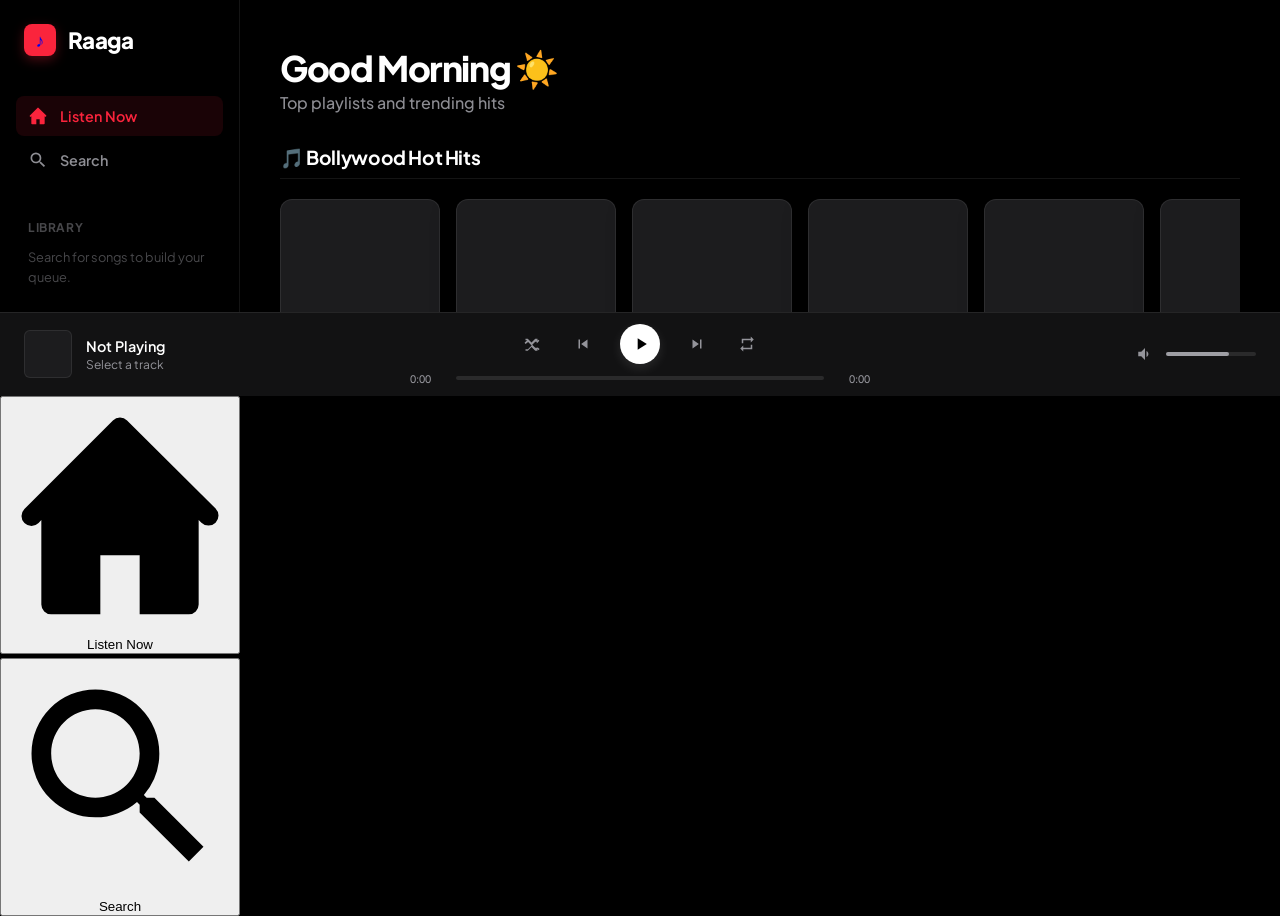
==== commit 4776493e: "Update index.html" ====
--- a/index.html
+++ b/index.html
@@ -10,7 +10,6 @@
 <title>Raaga — Apple Music Edition</title>
 <link href="https://fonts.googleapis.com/css2?family=Plus+Jakarta+Sans:wght@400;500;600;700;800&display=swap" rel="stylesheet"/>
 <style>
-/* ... (Keeping your existing CSS base) ... */
 *,*::before,*::after{box-sizing:border-box;margin:0;padding:0}
 :root{
   --bg: #000000;
@@ -42,7 +41,7 @@
 }
 .logo{display:flex;align-items:center;gap:12px;margin-bottom:2rem;padding:0 8px;text-decoration:none}
 .logo-icon{width:32px;height:32px;background:var(--accent);border-radius:8px;display:flex;align-items:center;justify-content:center;font-size:18px;flex-shrink:0;box-shadow:0 4px 12px var(--accent-glow)}
-.logo-text{font-size:1.4rem;font-weight:800;letter-spacing:-0.03em}
+.logo-text{font-size:1.4rem;font-weight:800;letter-spacing:-0.03em;color:#fff;}
 nav{display:flex;flex-direction:column;gap:4px}
 .nav-btn{display:flex;align-items:center;gap:12px;padding:10px 12px;border-radius:8px;cursor:pointer;color:var(--text-dim);font-size:.9rem;font-weight:600;transition:all .2s;background:transparent;border:none;width:100%;text-align:left;font-family:inherit}
 .nav-btn:hover{color:var(--text);background:rgba(255,255,255,0.05)}
@@ -62,7 +61,6 @@
 .sec-head{display:flex;align-items:baseline;justify-content:space-between;margin-bottom:1.2rem;border-bottom:1px solid var(--glass-border);padding-bottom:8px}
 .sec-title{font-size:1.2rem;font-weight:700;letter-spacing:-0.02em}
 .sec-scroll{display:flex;gap:16px;overflow-x:auto;padding-bottom:10px;scrollbar-width:none;-webkit-overflow-scrolling:touch}
-.sec-scroll::-webkit-scrollbar{display:none}
 .mcard{flex-shrink:0;width:160px;cursor:pointer;transition:transform 0.2s ease}
 .mcard:active{transform:scale(0.96)}
 .mcard-art{position:relative;width:160px;height:160px;border-radius:var(--radius);overflow:hidden;background:var(--surface);margin-bottom:12px;border:1px solid var(--glass-border);box-shadow:0 8px 24px rgba(0,0,0,0.4);transition:box-shadow .3s}
@@ -79,6 +77,8 @@
 .shimmer-line{height:12px;border-radius:6px;margin-bottom:8px;background:var(--surface);animation:pulse 1.5s infinite alternate}
 .shimmer-line.w80{width:80%}.shimmer-line.w55{width:55%;height:10px}
 @keyframes pulse{from{opacity:0.6}to{opacity:1}}
+
+/* --- SEARCH --- */
 #view-search{animation:fadeIn .3s ease}
 .search-wrap{padding:3rem 2.5rem 2rem}
 .search-box{position:relative;max-width:500px;margin-bottom:2rem}
@@ -104,25 +104,11 @@
 .ttitle{font-size:.95rem;font-weight:500;white-space:nowrap;overflow:hidden;text-overflow:ellipsis}
 .trow.playing .ttitle{color:var(--accent)}
 .tartist{font-size:.8rem;color:var(--text-dim);margin-top:2px;white-space:nowrap;overflow:hidden;text-overflow:ellipsis}
-.eq{display:none;align-items:flex-end;gap:3px;height:16px}
-.trow.playing .eq{display:flex}
-.eqb{width:3px;background:var(--accent);border-radius:2px;animation:eqb .6s ease-in-out infinite alternate}
-.eqb:nth-child(1){height:40%;animation-delay:0s}.eqb:nth-child(2){height:100%;animation-delay:.15s}.eqb:nth-child(3){height:60%;animation-delay:.3s}
-@keyframes eqb{from{transform:scaleY(.3)}to{transform:scaleY(1)}}
-
-/* ── Loading spinner ── */
-.stream-spinner{
-  position:absolute;inset:0;display:flex;flex-direction:column;align-items:center;justify-content:center;
-  background:rgba(0,0,0,0.7);z-index:5;gap:12px;border-radius:16px;
-}
-.spinner{width:36px;height:36px;border:3px solid rgba(255,255,255,0.15);border-top-color:#fff;border-radius:50%;animation:spin .7s linear infinite}
-@keyframes spin{to{transform:rotate(360deg)}}
-.stream-spinner span{font-size:.8rem;color:var(--text-dim);font-weight:500}
-
-/* ── BOTTOM PLAYER ── */
+
+/* --- BOTTOM PLAYER --- */
 .player{grid-row:2;grid-column:1/-1;background:var(--glass-bg);backdrop-filter:saturate(180%) blur(24px);-webkit-backdrop-filter:saturate(180%) blur(24px);border-top:1px solid var(--glass-border);display:flex;align-items:center;padding:0 24px;gap:1rem;height:var(--player-h);z-index:100;cursor:pointer}
 .p-left{display:flex;align-items:center;gap:14px;width:30%;min-width:200px;flex-shrink:0}
-#p-thumb{width:48px;height:48px;border-radius:6px;object-fit:cover;background:var(--surface);border:1px solid var(--glass-border);display:block;box-shadow:0 4px 10px rgba(0,0,0,0.3)}
+#p-thumb{width:48px;height:48px;border-radius:6px;object-fit:cover;background:var(--surface);border:1px solid var(--glass-border);display:block;}
 .p-meta{min-width:0}
 #p-title{font-size:.9rem;font-weight:600;white-space:nowrap;overflow:hidden;text-overflow:ellipsis;margin-bottom:2px}
 #p-artist{font-size:.75rem;color:var(--text-dim);white-space:nowrap;overflow:hidden;text-overflow:ellipsis}
@@ -137,7 +123,7 @@
 .tlabel.r{text-align:right}
 .prog-bar{flex:1;height:4px;background:rgba(255,255,255,.1);border-radius:2px;cursor:pointer;transition:height .15s;position:relative}
 .prog-bar:hover{height:6px}
-.prog-fill{height:100%;background:var(--text);border-radius:2px;width:0%;transition: width 0.1s linear, background 0.15s;pointer-events:none;position:relative}
+.prog-fill{height:100%;background:var(--text);border-radius:2px;width:0%;pointer-events:none;position:relative;transition: width 0.1s linear;}
 .prog-bar:hover .prog-fill{background:var(--accent)}
 .prog-fill::after{content:'';position:absolute;right:-6px;top:50%;transform:translateY(-50%) scale(0);width:12px;height:12px;background:#fff;border-radius:50%;transition:transform .15s;box-shadow:0 0 4px rgba(0,0,0,0.5)}
 .prog-bar:hover .prog-fill::after{transform:translateY(-50%) scale(1)}
@@ -146,9 +132,8 @@
 .vol-bar{width:90px;height:4px;background:rgba(255,255,255,.1);border-radius:2px;cursor:pointer;transition:height .15s}
 .vol-bar:hover{height:6px}
 .vol-fill{height:100%;background:var(--text-dim);border-radius:2px;width:70%}
-.mob-nav{display:none}
-
-/* ── NOW PLAYING OVERLAY ── */
+
+/* --- NOW PLAYING OVERLAY --- */
 .np-overlay{position:fixed;inset:0;z-index:2000;display:flex;align-items:center;justify-content:center;padding:20px;opacity:0;visibility:hidden;pointer-events:none;transition:transform 0.4s cubic-bezier(0.32,0.72,0,1) !important}
 .np-overlay.open{opacity:1;visibility:visible;pointer-events:all}
 .np-backdrop{position:absolute;inset:0;background:rgba(0,0,0,0.5);backdrop-filter:saturate(200%) blur(60px);-webkit-backdrop-filter:saturate(200%) blur(60px)}
@@ -159,6 +144,8 @@
 .np-close:hover{background:rgba(255,255,255,.2)}.np-close svg{width:20px;height:20px;fill:currentColor}
 .np-fs-btn{position:absolute;top:0;right:0;width:40px;height:40px;border:none;border-radius:50%;background:rgba(255,255,255,.1);color:var(--text);cursor:pointer;z-index:10;display:flex;align-items:center;justify-content:center;transition:background .2s;backdrop-filter:blur(10px)}
 .np-fs-btn:hover{background:rgba(255,255,255,.2)}.np-fs-btn svg{width:18px;height:18px;fill:currentColor}
+
+/* Fullscreen state */
 .np-overlay.fullscreen{padding:0}
 .np-overlay.fullscreen .np-panel{max-width:100%;height:100vh;max-height:100vh}
 .np-overlay.fullscreen .np-art-wrap{margin-top:0;border-radius:0;height:100%;max-height:none}
@@ -167,20 +154,27 @@
 .np-overlay.fullscreen .np-fs-btn{top:20px;right:20px}
 .fs-expand{display:flex}.fs-compress{display:none}
 .np-overlay.fullscreen .fs-expand{display:none}.np-overlay.fullscreen .fs-compress{display:flex}
+
 .np-art-wrap{position:relative;width:100%;aspect-ratio:1/1;max-height:50vh;margin-top:60px;border-radius:16px;overflow:hidden;background:#111;box-shadow:0 30px 60px rgba(0,0,0,0.6);transition:all .4s cubic-bezier(0.2,0.8,0.2,1)}
 .np-art-wrap.video-mode{aspect-ratio:16/9;margin-top:auto;margin-bottom:auto}
 
-/* YT frame — hidden by default, shown only in video mode */
+/* YT frame — hidden by default, shown only in video mode or fallback */
 #yt-player-frame{position:absolute;inset:0;width:100%;height:100%;border:none;background:#000;display:block;z-index:1;pointer-events:none;opacity:0;transition:opacity .35s ease}
 .np-art-wrap.video-mode #yt-player-frame{opacity:1;pointer-events:auto}
 
 #np-art-cover{position:absolute;inset:0;z-index:2;width:100%;height:100%;object-fit:cover;transition:opacity .35s ease;opacity:1;pointer-events:none}
 .np-art-wrap.video-mode #np-art-cover{opacity:0}
+
+/* LOADING SPINNER */
+.stream-spinner{position:absolute;inset:0;display:flex;flex-direction:column;align-items:center;justify-content:center;background:rgba(0,0,0,0.5);z-index:5;border-radius:16px;backdrop-filter: blur(10px);}
+.spinner{width:36px;height:36px;border:3px solid rgba(255,255,255,0.15);border-top-color:#fff;border-radius:50%;animation:spin .7s linear infinite}
+@keyframes spin{to{transform:rotate(360deg)}}
 
 .art-pill{position:absolute;top:-40px;right:50px;z-index:10;display:inline-flex;align-items:center;gap:6px;padding:8px 16px;background:rgba(255,255,255,0.1);color:#fff;border:none;border-radius:999px;font-size:.8rem;font-weight:600;cursor:pointer;font-family:inherit;transition:all .2s;backdrop-filter:blur(10px)}
 .art-pill:hover{background:rgba(255,255,255,0.2)}
 .art-pill svg{width:14px;height:14px;fill:currentColor;flex-shrink:0}
 .art-pill.on{background:var(--text);color:#000}
+
 .np-bottom{display:flex;flex-direction:column;justify-content:flex-end;flex:1;padding-bottom:20px;margin-top:30px}
 .np-info{display:flex;flex-direction:column;align-items:flex-start;margin-bottom:24px}
 .np-song-title{font-size:1.6rem;font-weight:800;letter-spacing:-0.03em;white-space:nowrap;overflow:hidden;text-overflow:ellipsis;width:100%}
@@ -196,160 +190,199 @@
 .np-cbtn svg{width:32px;height:32px;fill:currentColor}
 .np-cbtn.pp{width:72px;height:72px;background:var(--text);border-radius:50%;color:#000;box-shadow:0 10px 30px rgba(255,255,255,0.2)}
 .np-cbtn.pp:hover{background:#e0e0e0;transform:scale(1.05)}.np-cbtn.pp svg{width:34px;height:34px;fill:#000;margin-left:4px}
+
 @keyframes fadeUp{from{opacity:0;transform:translateY(12px)}to{opacity:1;transform:translateY(0)}}
 @keyframes fadeIn{from{opacity:0}to{opacity:1}}
 
 @media(max-width:900px){
-  :root{--nav-w:72px}
-  .sidebar{padding:24px 8px;align-items:center}
-  .logo-text,.lib-top span:not(svg),.lib-hint,.nav-btn span{display:none}
-  .logo{justify-content:center;margin-bottom:2rem;padding:0}
-  .nav-btn{justify-content:center;padding:12px}
-  .sidebar-lib{padding:0;margin-top:2rem;align-items:center}.lib-top{justify-content:center;margin-bottom:0}
-  .p-left{width:auto}.p-right{display:none}
-  #p-title,#p-artist{max-width:120px}.tlabel{display:none}
-  .home-hero{padding:2rem 1.5rem 1rem}.home-body{padding:1rem 1.5rem 2rem}
-  .search-wrap{padding:2rem 1.5rem}
+  :root{--nav-w:72px}
+  .sidebar{padding:24px 8px;align-items:center}
+  .logo-text,.lib-top span:not(svg),.lib-hint,.nav-btn span{display:none}
+  .logo{justify-content:center;margin-bottom:2rem;padding:0}
+  .nav-btn{justify-content:center;padding:12px}
+  .sidebar-lib{padding:0;margin-top:2rem;align-items:center}.lib-top{justify-content:center;margin-bottom:0}
+  .p-left{width:auto}.p-right{display:none}
+  #p-title,#p-artist{max-width:120px}.tlabel{display:none}
+  .home-hero{padding:2rem 1.5rem 1rem}.home-body{padding:1rem 1.5rem 2rem}
+  .search-wrap{padding:2rem 1.5rem}
 }
 @media(max-width:640px){
-  :root{--player-h:76px}
-  .app{grid-template-columns:1fr;grid-template-rows:1fr var(--player-h) 60px}
-  .sidebar{display:none}
-  .main{grid-row:1;grid-column:1}
-  .player{grid-row:2;grid-column:1;padding:0 16px;position:relative;overflow:hidden}
-  .player::before{content:'';position:absolute;top:0;left:0;height:2px;width:var(--mob-prog,0%);background:var(--accent);pointer-events:none;transition:width .5s linear;z-index:10}
-  .p-center{display:none}
-  .p-left{flex:1;width:auto}
-  .p-right{width:auto;display:flex;padding-right:4px}
-  .p-right .vol-wrap{display:none}
-  .cbtn.shuffle,.cbtn.prev,.cbtn.repeat{display:none}
-  #p-thumb{width:48px;height:48px;border-radius:8px}
-  #mob-pp-btn{display:flex !important}
-  .mob-nav{display:flex;flex-direction:row;grid-row:3;grid-column:1;background:var(--glass-bg);backdrop-filter:saturate(180%) blur(24px);-webkit-backdrop-filter:saturate(180%) blur(24px);border-top:1px solid var(--glass-border)}
-  .mnbtn{flex:1;display:flex;flex-direction:column;align-items:center;justify-content:center;gap:3px;background:none;border:none;color:var(--text-muted);font-family:'Plus Jakarta Sans',sans-serif;font-size:.65rem;font-weight:600;cursor:pointer;transition:color .2s;padding:6px 0}
-  .mnbtn.active{color:var(--accent)}
-  .mnbtn svg{width:22px;height:22px;fill:currentColor}
-  .home-hero{padding:1.2rem 1rem 0.6rem}
-  .home-greeting{font-size:1.7rem}
-  .home-body{padding:.5rem 1rem 2rem}
-  .sec-head{border-bottom:none;padding-bottom:0;margin-bottom:.6rem}
-  .sec-title{font-size:1rem}
-  .sec-scroll{display:flex !important;flex-wrap:nowrap !important;overflow-x:auto !important;gap:10px !important;padding-bottom:8px;-webkit-overflow-scrolling:touch;scroll-snap-type:x mandatory}
-  .mcard{width:110px !important;flex-shrink:0 !important;scroll-snap-align:start}
-  .mcard-art{width:110px !important;height:110px !important}
-  .mcard-title{font-size:.78rem}
-  .mcard-artist{font-size:.7rem}
-  .mcard .mcard-overlay{opacity:1 !important;transform:scale(1) !important}
-  .np-panel{height:100%;max-height:none;padding-top:20px}
-  .np-art-wrap{max-height:42vh}
-  .np-song-title{font-size:1.4rem}
-  .trow{grid-template-columns:48px 1fr auto !important;gap:12px;padding:8px 4px}
-  .tnum{display:none !important}
+  :root{--player-h:76px}
+  .app{grid-template-columns:1fr;grid-template-rows:1fr var(--player-h) 60px}
+  .sidebar{display:none}
+  .main{grid-row:1;grid-column:1}
+  .player{grid-row:2;grid-column:1;padding:0 16px;position:relative;overflow:hidden}
+  .player::before{content:'';position:absolute;top:0;left:0;height:2px;width:var(--mob-prog,0%);background:var(--accent);pointer-events:none;transition:width .5s linear;z-index:10}
+  .p-center{display:none}
+  .p-left{flex:1;width:auto}
+  .p-right{width:auto;display:flex;padding-right:4px}
+  .p-right .vol-wrap{display:none}
+  .cbtn.shuffle,.cbtn.prev,.cbtn.repeat{display:none}
+  #p-thumb{width:48px;height:48px;border-radius:8px}
+  #mob-pp-btn{display:flex !important}
+  .mob-nav{display:flex;flex-direction:row;grid-row:3;grid-column:1;background:var(--glass-bg);backdrop-filter:saturate(180%) blur(24px);-webkit-backdrop-filter:saturate(180%) blur(24px);border-top:1px solid var(--glass-border)}
+  .mnbtn{flex:1;display:flex;flex-direction:column;align-items:center;justify-content:center;gap:3px;background:none;border:none;color:var(--text-muted);font-family:'Plus Jakarta Sans',sans-serif;font-size:.65rem;font-weight:600;cursor:pointer;transition:color .2s;padding:6px 0}
+  .mnbtn.active{color:var(--accent)}
+  .mnbtn svg{width:22px;height:22px;fill:currentColor}
+  .home-hero{padding:1.2rem 1rem 0.6rem}
+  .home-greeting{font-size:1.7rem}
+  .home-body{padding:.5rem 1rem 2rem}
+  .sec-head{border-bottom:none;padding-bottom:0;margin-bottom:.6rem}
+  .sec-title{font-size:1rem}
+  .sec-scroll{display:flex !important;flex-wrap:nowrap !important;overflow-x:auto !important;gap:10px !important;padding-bottom:8px;-webkit-overflow-scrolling:touch;scroll-snap-type:x mandatory}
+  .mcard{width:110px !important;flex-shrink:0 !important;scroll-snap-align:start}
+  .mcard-art{width:110px !important;height:110px !important}
+  .mcard-title{font-size:.78rem}
+  .mcard-artist{font-size:.7rem}
+  .mcard .mcard-overlay{opacity:1 !important;transform:scale(1) !important}
+  .np-panel{height:100%;max-height:none;padding-top:20px}
+  .np-art-wrap{max-height:42vh}
+  .np-song-title{font-size:1.4rem}
+  .trow{grid-template-columns:48px 1fr auto !important;gap:12px;padding:8px 4px}
+  .tnum{display:none !important}
 }
 </style>
 </head>
 <body>
 <div class="app">
-  <aside class="sidebar">
-    <a href="#" class="logo"><div class="logo-icon">♪</div><span class="logo-text">Raaga</span></a>
-    <nav>
-      <button class="nav-btn active" id="nav-home" onclick="showHome()"><svg viewBox="0 0 24 24"><path d="M12.72 2.28a1 1 0 0 0-1.44 0l-9 9a1 1 0 0 0 1.44 1.44L4 12.41V21a1 1 0 0 0 1 1h5v-6h4v6h5a1 1 0 0 0 1-1v-8.59l.28.27a1 1 0 0 0 1.44-1.44z"/></svg><span>Listen Now</span></button>
-      <button class="nav-btn" id="nav-search" onclick="showSearch()"><svg viewBox="0 0 24 24"><path d="M15.5 14h-.79l-.28-.27A6.47 6.47 0 0 0 16 9.5 6.5 6.5 0 1 0 9.5 16c1.61 0 3.09-.59 4.23-1.57l.27.28v.79l5 4.99L20.49 19zm-6 0C7.01 14 5 11.99 5 9.5S7.01 5 9.5 5 14 7.01 14 9.5 11.99 14 9.5 14z"/></svg><span>Search</span></button>
-    </nav>
-    <div class="sidebar-lib"><div class="lib-top"><span>Library</span></div><div class="lib-hint">Search for songs to build your queue.</div></div>
-  </aside>
-
-  <main class="main" id="main">
-    <div id="view-home">
-      <div class="home-hero"><div class="home-greeting" id="home-greeting">Browse</div><div class="home-sub">Top playlists and trending hits</div></div>
-      <div class="home-body" id="home-body"></div>
-    </div>
-    <div id="view-search" style="display:none">
-      <div class="search-wrap">
-        <div class="search-box">
-          <svg class="s-icon" viewBox="0 0 24 24"><path fill="currentColor" d="M15.5 14h-.79l-.28-.27A6.47 6.47 0 0 0 16 9.5 6.5 6.5 0 1 0 9.5 16c1.61 0 3.09-.59 4.23-1.57l.27.28v.79l5 4.99L20.49 19zm-6 0C7.01 14 5 11.99 5 9.5S7.01 5 9.5 5 14 7.01 14 9.5 11.99 14 9.5 14z"/></svg>
-          <input id="search-input" type="text" placeholder="Artists, Songs, or Playlist Links…" autocomplete="off"/>
-        </div>
-        <div id="section-header" style="display:none"><div class="r-header" id="section-title">Results</div></div>
-        <div id="status"><div class="status-icon">♪</div><div>Search for a track or paste a YouTube Playlist URL</div></div>
-        <div class="results-list" id="results"></div>
-      </div>
-    </div>
-  </main>
-
-  <nav class="mob-nav">
-    <button class="mnbtn active" id="mob-home" onclick="showHome()"><svg viewBox="0 0 24 24"><path d="M12.72 2.28a1 1 0 0 0-1.44 0l-9 9a1 1 0 0 0 1.44 1.44L4 12.41V21a1 1 0 0 0 1 1h5v-6h4v6h5a1 1 0 0 0 1-1v-8.59l.28.27a1 1 0 0 0 1.44-1.44z"/></svg>Listen Now</button>
-    <button class="mnbtn" id="mob-search" onclick="showSearch()"><svg viewBox="0 0 24 24"><path d="M15.5 14h-.79l-.28-.27A6.47 6.47 0 0 0 16 9.5 6.5 6.5 0 1 0 9.5 16c1.61 0 3.09-.59 4.23-1.57l.27.28v.79l5 4.99L20.49 19zm-6 0C7.01 14 5 11.99 5 9.5S7.01 5 9.5 5 14 7.01 14 9.5 11.99 14 9.5 14z"/></svg>Search</button>
-  </nav>
-
-  <div class="player" id="player-bar">
-    <div class="p-left">
-      <img id="p-thumb" src="data:image/svg+xml,%3Csvg xmlns='http://www.w3.org/2000/svg' viewBox='0 0 1 1'%3E%3C/svg%3E" alt=""/>
-      <div class="p-meta"><div id="p-title">Not Playing</div><div id="p-artist">Select a track</div></div>
-    </div>
-    <div class="p-center">
-      <div class="p-ctrls">
-        <button class="cbtn shuffle"><svg viewBox="0 0 24 24"><path d="M17 17h-2l-4-4 4-4h2v2.17l3.54-3.54-1.42-1.42L18 7.83V5h-3l-5 5-5-5H2v2h2.17L.71 10.46l1.42 1.42L5.83 9h-.66l5 5-5 5H2v2h3l5-5 5 5h3v-2.17l1.41 1.42 1.42-1.42L18 16.17V17z"/></svg></button>
-        <button class="cbtn prev" id="prev-btn"><svg viewBox="0 0 24 24"><path d="M6 6h2v12H6zm3.5 6 8.5 6V6z"/></svg></button>
-        <button class="cbtn pp" id="pp-btn"><svg id="play-icon" viewBox="0 0 24 24"><path d="M8 5v14l11-7z"/></svg><svg id="pause-icon" viewBox="0 0 24 24" style="display:none"><path d="M6 19h4V5H6v14zm8-14v14h4V5h-4z"/></svg></button>
-        <button class="cbtn" id="next-btn"><svg viewBox="0 0 24 24"><path d="M6 18l8.5-6L6 6v12zM16 6v12h2V6h-2z"/></svg></button>
-        <button class="cbtn repeat"><svg viewBox="0 0 24 24"><path d="M7 7h10v3l4-4-4-4v3H5v6h2V7zm10 10H7v-3l-4 4 4 4v-3h12v-6h-2v4z"/></svg></button>
-      </div>
-      <div class="prog-wrap"><span class="tlabel" id="t-cur">0:00</span><div class="prog-bar" id="prog-bar"><div class="prog-fill" id="prog-fill"></div></div><span class="tlabel r" id="t-tot">0:00</span></div>
-    </div>
-    <div class="p-right">
-      <button class="cbtn pp" id="mob-pp-btn" style="display:none" onclick="event.stopPropagation();togglePlayPause()"><svg viewBox="0 0 24 24"><path d="M8 5v14l11-7z"/></svg></button>
-      <div class="vol-wrap"><button class="cbtn"><svg viewBox="0 0 24 24"><path d="M3 9v6h4l5 5V4L7 9H3zm13.5 3c0-1.77-1.02-3.29-2.5-4.03v8.05c1.48-.73 2.5-2.25 2.5-4.02z"/></svg></button><div class="vol-bar" id="vol-bar"><div class="vol-fill" id="vol-fill"></div></div></div>
-    </div>
-  </div>
+  <aside class="sidebar">
+    <a href="#" class="logo"><div class="logo-icon">♪</div><span class="logo-text">Raaga</span></a>
+    <nav>
+      <button class="nav-btn active" id="nav-home" onclick="showHome()"><svg viewBox="0 0 24 24"><path d="M12.72 2.28a1 1 0 0 0-1.44 0l-9 9a1 1 0 0 0 1.44 1.44L4 12.41V21a1 1 0 0 0 1 1h5v-6h4v6h5a1 1 0 0 0 1-1v-8.59l.28.27a1 1 0 0 0 1.44-1.44z"/></svg><span>Listen Now</span></button>
+      <button class="nav-btn" id="nav-search" onclick="showSearch()"><svg viewBox="0 0 24 24"><path d="M15.5 14h-.79l-.28-.27A6.47 6.47 0 0 0 16 9.5 6.5 6.5 0 1 0 9.5 16c1.61 0 3.09-.59 4.23-1.57l.27.28v.79l5 4.99L20.49 19zm-6 0C7.01 14 5 11.99 5 9.5S7.01 5 9.5 5 14 7.01 14 9.5 11.99 14 9.5 14z"/></svg><span>Search</span></button>
+    </nav>
+    <div class="sidebar-lib"><div class="lib-top"><span>Library</span></div><div class="lib-hint">Search for songs to build your queue.</div></div>
+  </aside>
+
+  <main class="main" id="main">
+    <div id="view-home">
+      <div class="home-hero"><div class="home-greeting" id="home-greeting">Browse</div><div class="home-sub">Top playlists and trending hits</div></div>
+      <div class="home-body" id="home-body"></div>
+    </div>
+    <div id="view-search" style="display:none">
+      <div class="search-wrap">
+        <div class="search-box">
+          <svg class="s-icon" viewBox="0 0 24 24"><path fill="currentColor" d="M15.5 14h-.79l-.28-.27A6.47 6.47 0 0 0 16 9.5 6.5 6.5 0 1 0 9.5 16c1.61 0 3.09-.59 4.23-1.57l.27.28v.79l5 4.99L20.49 19zm-6 0C7.01 14 5 11.99 5 9.5S7.01 5 9.5 5 14 7.01 14 9.5 11.99 14 9.5 14z"/></svg>
+          <input id="search-input" type="text" placeholder="Artists, Songs, or Playlist Links…" autocomplete="off"/>
+        </div>
+        <div id="section-header" style="display:none"><div class="r-header" id="section-title">Results</div></div>
+        <div id="status"><div class="status-icon">♪</div><div>Search for a track or paste a YouTube Playlist URL</div></div>
+        <div class="results-list" id="results"></div>
+      </div>
+    </div>
+  </main>
+
+  <nav class="mob-nav">
+    <button class="mnbtn active" id="mob-home" onclick="showHome()"><svg viewBox="0 0 24 24"><path d="M12.72 2.28a1 1 0 0 0-1.44 0l-9 9a1 1 0 0 0 1.44 1.44L4 12.41V21a1 1 0 0 0 1 1h5v-6h4v6h5a1 1 0 0 0 1-1v-8.59l.28.27a1 1 0 0 0 1.44-1.44z"/></svg>Listen Now</button>
+    <button class="mnbtn" id="mob-search" onclick="showSearch()"><svg viewBox="0 0 24 24"><path d="M15.5 14h-.79l-.28-.27A6.47 6.47 0 0 0 16 9.5 6.5 6.5 0 1 0 9.5 16c1.61 0 3.09-.59 4.23-1.57l.27.28v.79l5 4.99L20.49 19zm-6 0C7.01 14 5 11.99 5 9.5S7.01 5 9.5 5 14 7.01 14 9.5 11.99 14 9.5 14z"/></svg>Search</button>
+  </nav>
+
+  <div class="player" id="player-bar">
+    <div class="p-left">
+      <img id="p-thumb" src="data:image/svg+xml,%3Csvg xmlns='http://www.w3.org/2000/svg' viewBox='0 0 1 1'%3E%3C/svg%3E" alt=""/>
+      <div class="p-meta"><div id="p-title">Not Playing</div><div id="p-artist">Select a track</div></div>
+    </div>
+    <div class="p-center">
+      <div class="p-ctrls">
+        <button class="cbtn shuffle"><svg viewBox="0 0 24 24"><path d="M17 17h-2l-4-4 4-4h2v2.17l3.54-3.54-1.42-1.42L18 7.83V5h-3l-5 5-5-5H2v2h2.17L.71 10.46l1.42 1.42L5.83 9h-.66l5 5-5 5H2v2h3l5-5 5 5h3v-2.17l1.41 1.42 1.42-1.42L18 16.17V17z"/></svg></button>
+        <button class="cbtn prev" id="prev-btn"><svg viewBox="0 0 24 24"><path d="M6 6h2v12H6zm3.5 6 8.5 6V6z"/></svg></button>
+        <button class="cbtn pp" id="pp-btn"><svg id="play-icon" viewBox="0 0 24 24"><path d="M8 5v14l11-7z"/></svg><svg id="pause-icon" viewBox="0 0 24 24" style="display:none"><path d="M6 19h4V5H6v14zm8-14v14h4V5h-4z"/></svg></button>
+        <button class="cbtn" id="next-btn"><svg viewBox="0 0 24 24"><path d="M6 18l8.5-6L6 6v12zM16 6v12h2V6h-2z"/></svg></button>
+        <button class="cbtn repeat"><svg viewBox="0 0 24 24"><path d="M7 7h10v3l4-4-4-4v3H5v6h2V7zm10 10H7v-3l-4 4 4 4v-3h12v-6h-2v4z"/></svg></button>
+      </div>
+      <div class="prog-wrap"><span class="tlabel" id="t-cur">0:00</span><div class="prog-bar" id="prog-bar"><div class="prog-fill" id="prog-fill"></div></div><span class="tlabel r" id="t-tot">0:00</span></div>
+    </div>
+    <div class="p-right">
+      <button class="cbtn pp" id="mob-pp-btn" style="display:none" onclick="event.stopPropagation();togglePlayPause()"><svg viewBox="0 0 24 24"><path d="M8 5v14l11-7z"/></svg></button>
+      <div class="vol-wrap"><button class="cbtn"><svg viewBox="0 0 24 24"><path d="M3 9v6h4l5 5V4L7 9H3zm13.5 3c0-1.77-1.02-3.29-2.5-4.03v8.05c1.48-.73 2.5-2.25 2.5-4.02z"/></svg></button><div class="vol-bar" id="vol-bar"><div class="vol-fill" id="vol-fill"></div></div></div>
+    </div>
+  </div>
 </div>
 
 <div class="np-overlay" id="np-overlay">
-  <img id="np-bg-img" class="np-backdrop-img" src=""/>
-  <div class="np-backdrop" id="np-backdrop"></div>
-  <div class="np-panel">
-    <button class="np-close" id="np-close-btn"><svg viewBox="0 0 24 24"><path d="M18.3 5.71 12 12l6.3 6.29-1.41 1.42L10.59 13.4 4.3 19.71 2.89 18.3 9.18 12 2.89 5.71 4.3 4.29l6.29 6.3 6.3-6.3z"/></svg></button>
-    <button class="np-fs-btn" id="np-fs-btn"><svg class="fs-expand" viewBox="0 0 24 24"><path d="M7 14H5v5h5v-2H7v-3zm-2-4h2V7h3V5H5v5zm12 7h-3v2h5v-5h-2v3zM14 5v2h3v3h2V5h-5z"/></svg><svg class="fs-compress" viewBox="0 0 24 24" style="display:none"><path d="M5 16h3v3h2v-5H5v2zm3-8H5v2h5V5H8v3zm6 11h2v-3h3v-2h-5v5zm2-11V5h-2v5h5V8h-3z"/></svg></button>
-    <div class="np-art-wrap" id="np-art-wrap"><div class="stream-spinner" id="stream-spinner" style="display:none"><div class="spinner"></div><span>Loading audio…</span></div><div id="yt-player-frame"></div><img id="np-art-cover" src="" alt=""/></div>
-    <div style="position:relative;width:100%;height:0;z-index:10;"><button class="art-pill" id="vid-toggle-btn"><svg id="vid-icon-video" viewBox="0 0 24 24"><path d="M17 10.5V7c0-.55-.45-1-1-1H4c-.55 0-1 .45-1 1v10c0 .55.45 1 1 1h12c.55 0 1-.45 1-1v-3.5l4 4v-11l-4 4z"/></svg><svg id="vid-icon-audio" viewBox="0 0 24 24" style="display:none"><path d="M12 3v10.55c-.59-.34-1.27-.55-2-.55-2.21 0-4 1.79-4 4s1.79 4 4 4 4-1.79 4-4V7h4V3h-6z"/></svg><span id="vid-label">Switch to Video</span></button></div>
-    <div class="np-bottom"><div class="np-info"><div class="np-song-title" id="np-song-title">—</div><div class="np-song-artist" id="np-song-artist"></div></div><div class="np-prog-wrap"><div class="np-prog-bar" id="np-prog-bar"><div class="np-prog-fill" id="np-prog-fill"></div></div><div class="np-times"><span class="np-tlabel" id="np-t-cur">0:00</span><span class="np-tlabel r" id="np-t-tot">0:00</span></div></div><div class="np-ctrls"><button class="np-cbtn" id="np-prev-btn"><svg viewBox="0 0 24 24"><path d="M6 6h2v12H6zm3.5 6 8.5 6V6z"/></svg></button><button class="np-cbtn pp" id="np-pp-btn"><svg id="np-play-icon" viewBox="0 0 24 24"><path d="M8 5v14l11-7z"/></svg><svg id="np-pause-icon" viewBox="0 0 24 24" style="display:none"><path d="M6 19h4V5H6v14zm8-14v14h4V5h-4z"/></svg></button><button class="np-cbtn" id="np-next-btn"><svg viewBox="0 0 24 24"><path d="M6 18l8.5-6L6 6v12zM16 6v12h2V6h-2z"/></svg></button></div></div>
-  </div>
+  <img id="np-bg-img" class="np-backdrop-img" src=""/>
+  <div class="np-backdrop" id="np-backdrop"></div>
+  <div class="np-panel">
+    <button class="np-close" id="np-close-btn"><svg viewBox="0 0 24 24"><path d="M18.3 5.71 12 12l6.3 6.29-1.41 1.42L10.59 13.4 4.3 19.71 2.89 18.3 9.18 12 2.89 5.71 4.3 4.29l6.29 6.3 6.3-6.3z"/></svg></button>
+    <button class="np-fs-btn" id="np-fs-btn"><svg class="fs-expand" viewBox="0 0 24 24"><path d="M7 14H5v5h5v-2H7v-3zm-2-4h2V7h3V5H5v5zm12 7h-3v2h5v-5h-2v3zM14 5v2h3v3h2V5h-5z"/></svg><svg class="fs-compress" viewBox="0 0 24 24" style="display:none"><path d="M5 16h3v3h2v-5H5v2zm3-8H5v2h5V5H8v3zm6 11h2v-3h3v-2h-5v5zm2-11V5h-2v5h5V8h-3z"/></svg></button>
+    
+    <div class="np-art-wrap" id="np-art-wrap">
+      <div class="stream-spinner" id="stream-spinner" style="display:none"><div class="spinner"></div></div>
+      <div id="yt-player-frame"></div>
+      <img id="np-art-cover" src="" alt=""/>
+    </div>
+
+    <div style="position:relative;width:100%;height:0;z-index:10;">
+      <button class="art-pill" id="vid-toggle-btn">
+        <svg id="vid-icon-video" viewBox="0 0 24 24"><path d="M17 10.5V7c0-.55-.45-1-1-1H4c-.55 0-1 .45-1 1v10c0 .55.45 1 1 1h12c.55 0 1-.45 1-1v-3.5l4 4v-11l-4 4z"/></svg>
+        <svg id="vid-icon-audio" viewBox="0 0 24 24" style="display:none"><path d="M12 3v10.55c-.59-.34-1.27-.55-2-.55-2.21 0-4 1.79-4 4s1.79 4 4 4 4-1.79 4-4V7h4V3h-6z"/></svg>
+        <span id="vid-label">Switch to Video</span>
+      </button>
+    </div>
+
+    <div class="np-bottom">
+      <div class="np-info">
+        <div class="np-song-title" id="np-song-title">—</div>
+        <div class="np-song-artist" id="np-song-artist"></div>
+      </div>
+      <div class="np-prog-wrap">
+        <div class="np-prog-bar" id="np-prog-bar"><div class="np-prog-fill" id="np-prog-fill"></div></div>
+        <div class="np-times">
+          <span class="np-tlabel" id="np-t-cur">0:00</span>
+          <span class="np-tlabel r" id="np-t-tot">0:00</span>
+        </div>
+      </div>
+      <div class="np-ctrls">
+        <button class="np-cbtn" id="np-prev-btn"><svg viewBox="0 0 24 24"><path d="M6 6h2v12H6zm3.5 6 8.5 6V6z"/></svg></button>
+        <button class="np-cbtn pp" id="np-pp-btn">
+          <svg id="np-play-icon" viewBox="0 0 24 24"><path d="M8 5v14l11-7z"/></svg>
+          <svg id="np-pause-icon" viewBox="0 0 24 24" style="display:none"><path d="M6 19h4V5H6v14zm8-14v14h4V5h-4z"/></svg>
+        </button>
+        <button class="np-cbtn" id="np-next-btn"><svg viewBox="0 0 24 24"><path d="M6 18l8.5-6L6 6v12zM16 6v12h2V6h-2z"/></svg></button>
+      </div>
+    </div>
+  </div>
 </div>
 
 <audio id="bg-audio" playsinline preload="none"></audio>
 <script src="https://www.youtube.com/iframe_api"></script>
+
 <script>
 const API = 'https://new-youtube-o7cl.onrender.com';
 const HOME_SECTIONS = [
-  { id:'bollywood', title:'🎵 Bollywood Hot Hits', type:'search', value:'latest bollywood songs 2024 "Provided to YouTube"' },
-  { id:'classics', title:'📻 All Time Hindi Classics', type:'search', value:'best 90s hindi romantic songs "Provided to YouTube"' },
-  { id:'tseries', title:'🔥 Latest from T-Series', type:'playlist', value:'UUq-Fj5jknLsUf-MWSy4_brA' },
-  { id:'arijit', title:'🎤 Arijit Singh Essentials', type:'search', value:'arijit singh best songs "Provided to YouTube"' },
-  { id:'lofi', title:'☕ Chill Lofi Beats', type:'playlist', value:'UUSJ4gkVC6NrvII8umztf0Ow' }
+  { id:'bollywood', title:'🎵 Bollywood Hot Hits', type:'search', value:'latest bollywood songs 2024 "Provided to YouTube"' },
+  { id:'classics', title:'📻 All Time Hindi Classics', type:'search', value:'best 90s hindi romantic songs "Provided to YouTube"' },
+  { id:'tseries', title:'🔥 Latest from T-Series', type:'playlist', value:'UUq-Fj5jknLsUf-MWSy4_brA' },
+  { id:'arijit', title:'🎤 Arijit Singh Essentials', type:'search', value:'arijit singh best songs "Provided to YouTube"' },
+  { id:'lofi', title:'☕ Chill Lofi Beats', type:'playlist', value:'UUSJ4gkVC6NrvII8umztf0Ow' }
 ];
 
 /* ── DOM REFS ── */
 const resultsEl = document.getElementById('results'), statusEl = document.getElementById('status'), secHeader = document.getElementById('section-header'), secTitle = document.getElementById('section-title'), pThumb = document.getElementById('p-thumb'), pTitle = document.getElementById('p-title'), pArtist = document.getElementById('p-artist'), progFill = document.getElementById('prog-fill'), progBar = document.getElementById('prog-bar'), tCur = document.getElementById('t-cur'), tTot = document.getElementById('t-tot'), ppBtn = document.getElementById('pp-btn'), playIcon = document.getElementById('play-icon'), pauseIcon = document.getElementById('pause-icon'), nextBtn = document.getElementById('next-btn'), prevBtn = document.getElementById('prev-btn'), volBar = document.getElementById('vol-bar'), volFill = document.getElementById('vol-fill'), playerBar = document.getElementById('player-bar'), npOverlay = document.getElementById('np-overlay'), npBackdrop = document.getElementById('np-backdrop'), npBgImg = document.getElementById('np-bg-img'), npCloseBtn = document.getElementById('np-close-btn'), npArtWrap = document.getElementById('np-art-wrap'), npArtCover = document.getElementById('np-art-cover'), npSongTitle = document.getElementById('np-song-title'), npSongArtist = document.getElementById('np-song-artist'), npProgFill = document.getElementById('np-prog-fill'), npProgBar = document.getElementById('np-prog-bar'), npTCur = document.getElementById('np-t-cur'), npTTot = document.getElementById('np-t-tot'), npPpBtn = document.getElementById('np-pp-btn'), npPlayIcon = document.getElementById('np-play-icon'), npPauseIcon = document.getElementById('np-pause-icon'), npNextBtn = document.getElementById('np-next-btn'), npPrevBtn = document.getElementById('np-prev-btn'), vidToggleBtn = document.getElementById('vid-toggle-btn'), vidLabel = document.getElementById('vid-label'), vidIconVideo = document.getElementById('vid-icon-video'), vidIconAudio = document.getElementById('vid-icon-audio'), streamSpinner = document.getElementById('stream-spinner'), bgAudio = document.getElementById('bg-audio');
 
 /* ── STATE ── */
-let tracks = [], currentIdx = -1, isPlaying = false, progTimer = null, duration = 0, ytPlayer = null, ytReady = false, activeEl = null, queueEl = null, currentItem = null, videoMode = false, panelOpen = false, currentVolume = 70, audioLoadedId = null, videoLoadedId = null;
+let tracks = [], currentIdx = -1, isPlaying = false, progTimer = null, duration = 0, ytPlayer = null, ytReady = false, activeEl = null, queueEl = null, currentItem = null, videoMode = false, panelOpen = false, currentVolume = 70;
 
 /* ── YOUTUBE API ── */
 window.onYouTubeIframeAPIReady = () => {
-  ytReady = true;
-  ytPlayer = new YT.Player('yt-player-frame', {
-    width:'100%', height:'100%',
-    playerVars:{ autoplay:0, playsinline:1, controls:1, rel:0, modestbranding:1 },
-    events:{
-      onStateChange(e){
-        if(!videoMode) return;
-        const S = YT.PlayerState;
-        if(e.data===S.PLAYING){ isPlaying=true; showPauseAll(); startVideoLoop(); }
-        if(e.data===S.PAUSED){ isPlaying=false; showPlayAll(); stopLoop(); }
-        if(e.data===S.ENDED){ playNext(); }
-      }
-    }
-  });
+  ytReady = true;
+  ytPlayer = new YT.Player('yt-player-frame', {
+    width:'100%', height:'100%',
+    playerVars:{ autoplay:0, playsinline:1, controls:1, rel:0, modestbranding:1 },
+    events:{
+      onReady(e){ e.target.setVolume(currentVolume); },
+      onStateChange(e){
+        const S = YT.PlayerState;
+        if(e.data === S.PLAYING){ 
+            isPlaying = true; showPauseAll(); startLoop(); streamSpinner.style.display = 'none';
+        } else if(e.data === S.PAUSED){ 
+            // Only update UI to pause if the other audio system isn't currently playing
+            if(videoMode || bgAudio.paused) { isPlaying = false; showPlayAll(); stopLoop(); }
+        }
+        if(e.data === S.ENDED){ playNext(); }
+      }
+    }
+  });
 };
 
 /* ── UI HELPERS ── */
@@ -361,65 +394,136 @@
 function showHome(){ document.getElementById('view-home').style.display=''; document.getElementById('view-search').style.display='none'; setNav('home'); document.getElementById('main').scrollTo({top:0,behavior:'smooth'}); }
 function showSearch(){ document.getElementById('view-home').style.display='none'; document.getElementById('view-search').style.display=''; setNav('search'); setTimeout(()=>document.getElementById('search-input').focus(),80); }
 
-/* ── PROGRESS LOOPS ── */
-function startAudioLoop(){ stopLoop(); progTimer = setInterval(()=>{ if(bgAudio.paused) return; const t=bgAudio.currentTime, d=bgAudio.duration||duration; const pct=d>0?(t/d)*100:0; progFill.style.width=pct+'%'; npProgFill.style.width=pct+'%'; playerBar.style.setProperty('--mob-prog',pct+'%'); tCur.textContent=fmt(t); npTCur.textContent=fmt(t); },500); }
-function startVideoLoop(){ stopLoop(); progTimer = setInterval(()=>{ if(!ytPlayer?.getCurrentTime) return; const t=ytPlayer.getCurrentTime(), d=ytPlayer.getDuration()||duration; const pct=d>0?(t/d)*100:0; progFill.style.width=pct+'%'; npProgFill.style.width=pct+'%'; playerBar.style.setProperty('--mob-prog',pct+'%'); tCur.textContent=fmt(t); npTCur.textContent=fmt(t); },500); }
+/* ── PROGRESS LOOP (UNIFIED) ── */
+function startLoop(){ 
+  stopLoop(); 
+  progTimer = setInterval(() => { 
+    let curr = 0, dur = 0;
+    if (videoMode || !bgAudio.src) {
+        if (!ytPlayer?.getCurrentTime) return;
+        curr = ytPlayer.getCurrentTime();
+        dur = ytPlayer.getDuration();
+    } else {
+        curr = bgAudio.currentTime;
+        dur = bgAudio.duration;
+    }
+    duration = dur;
+    const pct = dur > 0 ? (curr/dur)*100 : 0; 
+    progFill.style.width=pct+'%'; npProgFill.style.width=pct+'%'; 
+    playerBar.style.setProperty('--mob-prog',pct+'%'); 
+    tCur.textContent=fmt(curr); npTCur.textContent=fmt(curr); 
+    tTot.textContent=fmt(dur); npTTot.textContent=fmt(dur);
+  }, 500); 
+}
 function stopLoop(){ if(progTimer){clearInterval(progTimer);progTimer=null;} }
 
-bgAudio.addEventListener('loadedmetadata', ()=>updateTotLabel(bgAudio.duration));
-bgAudio.addEventListener('play', ()=>{ if(!videoMode){isPlaying=true; showPauseAll(); startAudioLoop();} });
+bgAudio.addEventListener('loadedmetadata', ()=> { duration = bgAudio.duration; });
+bgAudio.addEventListener('play', ()=>{ if(!videoMode){isPlaying=true; showPauseAll(); startLoop();} });
 bgAudio.addEventListener('pause', ()=>{ if(!videoMode){isPlaying=false; showPlayAll(); stopLoop();} });
 bgAudio.addEventListener('ended', ()=>{ if(!videoMode) playNext(); });
 
 /* ── OPTIMISTIC PROGRESS UPDATES ── */
 function handleProgClick(e, bar, fill) {
-  if(!duration) return;
-  const r = bar.getBoundingClientRect();
-  const pct = Math.max(0, Math.min(1, (e.clientX - r.left) / r.width));
-  fill.style.width = (pct * 100) + '%'; // Move UI Instantly
-  if(videoMode){ if(ytPlayer) ytPlayer.seekTo(pct*duration, true); }
-  else { if(bgAudio) bgAudio.currentTime = pct*duration; }
+  if(!duration) return;
+  const r = bar.getBoundingClientRect();
+  const pct = Math.max(0, Math.min(1, (e.clientX - r.left) / r.width));
+  fill.style.width = (pct * 100) + '%'; 
+  const seekTo = pct * duration;
+  if(videoMode || !bgAudio.src){ if(ytPlayer) ytPlayer.seekTo(seekTo, true); }
+  else { if(bgAudio) bgAudio.currentTime = seekTo; }
 }
 progBar.addEventListener('click', e => handleProgClick(e, progBar, progFill));
 npProgBar.addEventListener('click', e => handleProgClick(e, npProgBar, npProgFill));
 
-/* ── CORE PLAYBACK LOGIC ── */
-async function fetchAndPlayAudio(item, seekTo=0){
-  streamSpinner.style.display='flex';
-  try{
-    const res = await fetch(`${API}/stream?videoId=${item.videoId}`);
-    if(!res.ok) { const err = await res.json(); throw new Error(err.error || 'Blocked'); }
-    const data = await res.json();
-    bgAudio.src = data.stream;
-    bgAudio.volume = currentVolume/100;
-    audioLoadedId = item.videoId;
-    await bgAudio.play();
-    if(seekTo>1) bgAudio.currentTime=seekTo;
-    streamSpinner.style.display='none';
-  } catch(e){
-    streamSpinner.style.display='none';
-    console.error('Stream failed:',e);
-    alert("Audio blocked. Try switching to 'Video Mode' using the button on the player.");
-  }
-}
-
+/* ── CORE PLAYBACK LOGIC (SMART HANDOFF) ── */
 async function playItem(item){
-  currentItem=item; const {title,artist}=parseTitleArtist(item.title||'');
-  pThumb.src=item.thumbnail; pTitle.textContent=title||item.title; pArtist.textContent=artist;
-  npSongTitle.textContent=title||item.title; npSongArtist.textContent=artist;
-  npArtCover.src=item.thumbnail; npBgImg.src=item.thumbnail;
-  openNowPlaying(); updateMediaSession(item);
-  progFill.style.width='0%'; npProgFill.style.width='0%'; tCur.textContent='0:00'; npTCur.textContent='0:00';
-  if(videoMode){ bgAudio.pause(); stopLoop(); _loadYouTube(item.videoId); }
-  else { try{ ytPlayer?.pauseVideo(); }catch(_){} videoLoadedId=null; stopLoop(); await fetchAndPlayAudio(item); showPauseAll(); }
-}
-
-function _loadYouTube(videoId){
-  if(!ytReady || !ytPlayer){ setTimeout(()=>_loadYouTube(videoId), 100); return; }
-  videoLoadedId=videoId; ytPlayer.loadVideoById({ videoId }); showPauseAll();
-}
-
-function togglePlayPause(){ if(videoMode){ if(!ytPlayer)return; isPlaying?ytPlayer.pauseVideo():ytPlayer.playVideo(); } else { if(!bgAudio.src)return; isPlaying?bgAudio.pause():bgAudio.play(); } }
+  currentItem = item; 
+  const {title,artist} = parseTitleArtist(item.title||'');
+  
+  // 1. Kill current players
+  bgAudio.pause(); bgAudio.src = "";
+  if(ytReady && ytPlayer) ytPlayer.pauseVideo();
+  stopLoop();
+
+  // 2. Instant UI Update
+  pThumb.src=item.thumbnail; pTitle.textContent=title||item.title; pArtist.textContent=artist;
+  npSongTitle.textContent=title||item.title; npSongArtist.textContent=artist;
+  npArtCover.src=item.thumbnail; npBgImg.src=item.thumbnail;
+  progFill.style.width='0%'; npProgFill.style.width='0%'; tCur.textContent='0:00'; npTCur.textContent='0:00';
+  
+  openNowPlaying(); 
+  showPauseAll();
+  streamSpinner.style.display='flex';
+  
+  if (videoMode) {
+      _loadYouTube(item.videoId);
+  } else {
+      // Audio Mode: Try Proxy (pass videoId directly via q=)
+      try {
+          const res = await fetch(`${API}/play?q=${item.videoId}`);
+          const data = await res.json();
+          
+          if (data.url) {
+              bgAudio.src = data.url;
+              bgAudio.volume = currentVolume/100;
+              await bgAudio.play();
+              streamSpinner.style.display='none';
+              startLoop();
+          } else { throw new Error("No URL returned from proxy"); }
+      } catch (e) {
+          console.warn("Proxy blocked or slow. Falling back to hidden YT Player.");
+          // Silent Fallback
+          _loadYouTube(item.videoId);
+      }
+  }
+}
+
+function _loadYouTube(videoId, startSeconds = 0){
+  if(!ytReady || !ytPlayer){ setTimeout(()=>_loadYouTube(videoId, startSeconds), 100); return; }
+  ytPlayer.loadVideoById({ videoId: videoId, startSeconds: startSeconds });
+}
+
+/* ── SYNCED MODE SWITCHING ── */
+function setVideoMode(on){
+  if (videoMode === on || !currentItem) return;
+  
+  let currentTime = videoMode ? ytPlayer.getCurrentTime() : bgAudio.currentTime;
+  
+  if (videoMode) ytPlayer.pauseVideo(); 
+  else { bgAudio.pause(); bgAudio.src = ""; }
+
+  videoMode = on;
+  
+  if (on) {
+    npArtWrap.classList.add('video-mode');
+    vidToggleBtn.classList.add('on');
+    vidLabel.textContent = 'Switch to Audio';
+    vidIconVideo.style.display='none';
+    vidIconAudio.style.display='block';
+    
+    _loadYouTube(currentItem.videoId, currentTime);
+  } else {
+    npArtWrap.classList.remove('video-mode');
+    vidToggleBtn.classList.remove('on');
+    vidLabel.textContent = 'Switch to Video';
+    vidIconVideo.style.display='block';
+    vidIconAudio.style.display='none';
+    
+    // Re-trigger playItem to fetch proxy stream, but it will start from 0 unfortunately due to proxy design.
+    // However, if we fallback to YT, we can pass time.
+    playItem(currentItem); 
+  }
+}
+
+/* ── CONTROLS & NAVIGATION ── */
+function togglePlayPause(){ 
+  if(videoMode || !bgAudio.src){ 
+      if(!ytPlayer) return; 
+      ytPlayer.getPlayerState() === 1 ? ytPlayer.pauseVideo() : ytPlayer.playVideo(); 
+  } else { 
+      bgAudio.paused ? bgAudio.play() : bgAudio.pause(); 
+  } 
+}
 function playNext(){ if(currentIdx>=tracks.length-1) return; currentIdx++; const item=tracks[currentIdx]; if(queueEl){ const el=queueEl.children[currentIdx]; setActive(el||null); if(el) el.scrollIntoView({behavior:'smooth',block:'nearest'}); } playItem(item); }
 function playPrev(){ if(currentIdx<=0) return; currentIdx--; const item=tracks[currentIdx]; if(queueEl){ const el=queueEl.children[currentIdx]; setActive(el||null); if(el) el.scrollIntoView({behavior:'smooth',block:'nearest'}); } playItem(item); }
 function setActive(el){ if(activeEl) activeEl.classList.remove('playing'); activeEl=el; if(el) el.classList.add('playing'); }
@@ -428,47 +532,65 @@
 
 /* ── SEARCH & SECTIONS ── */
 async function search(q,pushState=true){
-  if(!q.trim()) return;
-  if(pushState){ const u=new URL(location.href); u.searchParams.set('q',q); history.pushState({q},'',u); }
-  showSearch(); resultsEl.innerHTML=''; statusEl.innerHTML='<div class="status-icon">⏳</div><div>Loading…</div>'; statusEl.style.display='flex';
-  try {
-    const res = await fetch(`${API}/search?q=${encodeURIComponent(q)}`);
-    const data = await res.json();
-    statusEl.style.display='none';
-    if(!data?.length) { statusEl.innerHTML='<div class="status-icon">🎵</div><div>No results.</div>'; statusEl.style.display='flex'; return; }
-    tracks=data; secHeader.style.display=''; secTitle.textContent=`Results for "${q}"`;
-    data.forEach((item,i)=>{
-      const {title,artist}=parseTitleArtist(item.title||'');
-      const row=document.createElement('div'); row.className='trow'; row.style.animationDelay=`${i*0.015}s`;
-      row.innerHTML=`<div class="tnum"><span class="n">${i+1}</span><span class="pb">▶</span></div><img class="tthumb" src="${item.thumbnail}"><div class="tinfo"><div class="ttitle">${title}</div><div class="tartist">${artist}</div></div>`;
-      row.onclick=()=>playFromRow(item,row,i); resultsEl.appendChild(row);
-    });
-  } catch { statusEl.innerHTML='<div class="status-icon">⚠️</div><div>Error.</div>'; }
-}
-
-/* ── UI SYNC ── */
-function parseTitleArtist(raw){ const p=raw.split(' - '); return p.length>1?{artist:p[0],title:p.slice(1).join(' - ')}:{artist:'',title:raw}; }
+  if(!q.trim()) return;
+  if(pushState){ const u=new URL(location.href); u.searchParams.set('q',q); history.pushState({q},'',u); }
+  showSearch(); resultsEl.innerHTML=''; statusEl.innerHTML='<div class="status-icon">⏳</div><div>Searching...</div>'; statusEl.style.display='flex';
+  try {
+    const res = await fetch(`${API}/search?q=${encodeURIComponent(q)}`);
+    const data = await res.json();
+    statusEl.style.display='none';
+    if(!data?.length) { statusEl.innerHTML='<div class="status-icon">🎵</div><div>No results.</div>'; statusEl.style.display='flex'; return; }
+    tracks=data; secHeader.style.display=''; secTitle.textContent=`Results for "${q}"`;
+    data.forEach((item,i)=>{
+      const {title,artist}=parseTitleArtist(item.title||'');
+      const row=document.createElement('div'); row.className='trow'; row.style.animationDelay=`${i*0.015}s`;
+      row.innerHTML=`<div class="tnum"><span class="n">${i+1}</span><span class="pb">▶</span></div><img class="tthumb" src="${item.thumbnail}"><div class="tinfo"><div class="ttitle">${title}</div><div class="tartist">${artist}</div></div>`;
+      row.onclick=()=>playFromRow(item,row,i); resultsEl.appendChild(row);
+    });
+  } catch { statusEl.innerHTML='<div class="status-icon">⚠️</div><div>Error fetching results.</div>'; }
+}
+
+function parseTitleArtist(raw){ const p=raw.split(' - '); return p.length>1?{artist:p[0],title:p.slice(1).join(' - ')}:{artist:'Various Artists',title:raw}; }
 function buildShimmerSection(sec){ const b=document.getElementById('home-body'), block=document.createElement('div'); block.className='sec-block'; block.innerHTML=`<div class="sec-head"><span class="sec-title">${sec.title}</span></div><div class="sec-scroll" id="scr-${sec.id}">${Array(7).fill('<div class="mcard"><div class="mcard-art shimmer-art"></div><div class="shimmer-line w80"></div><div class="shimmer-line w55"></div></div>').join('')}</div>`; b.appendChild(block); }
-async function loadSection(sec,delay){ await new Promise(r=>setTimeout(r,delay)); try{ const res=await fetch(sec.type==='playlist'?`${API}/playlist?id=${sec.value}`:`${API}/search?q=${encodeURIComponent(sec.value)}`), data=await res.json(); const s=document.getElementById(`scr-${sec.id}`); s.innerHTML=''; data.forEach((item,i)=>{ const {title,artist}=parseTitleArtist(item.title); const c=document.createElement('div'); c.className='mcard'; c.innerHTML=`<div class="mcard-art"><img class="mcard-img" src="${item.thumbnail}"><div class="mcard-overlay"><svg viewBox="0 0 24 24"><path d="M8 5v14l11-7z"/></svg></div></div><div class="mcard-title">${title}</div><div class="mcard-artist">${artist}</div>`; c.onclick=()=>{tracks=data;playFromSection(data,i,c,s)}; s.appendChild(c); }); } catch{}}
+async function loadSection(sec,delay){ 
+  await new Promise(r=>setTimeout(r,delay)); 
+  try{ 
+      const res=await fetch(sec.type==='playlist'?`${API}/playlist?id=${sec.value}`:`${API}/search?q=${encodeURIComponent(sec.value)}`); 
+      const data=await res.json(); 
+      const s=document.getElementById(`scr-${sec.id}`); s.innerHTML=''; 
+      data.forEach((item,i)=>{ 
+          const {title,artist}=parseTitleArtist(item.title); 
+          const c=document.createElement('div'); c.className='mcard'; 
+          c.innerHTML=`<div class="mcard-art"><img class="mcard-img" src="${item.thumbnail}"><div class="mcard-overlay"><svg viewBox="0 0 24 24"><path d="M8 5v14l11-7z"/></svg></div></div><div class="mcard-title">${title}</div><div class="mcard-artist">${artist}</div>`; 
+          c.onclick=()=>{tracks=data;playFromSection(data,i,c,s)}; 
+          s.appendChild(c); 
+      }); 
+  } catch{}
+}
 function initHome(){ document.getElementById('home-body').innerHTML=''; const h=new Date().getHours(), g=h<12?'Morning ☀️':h<17?'Afternoon 🌤️':'Evening 🌙'; document.getElementById('home-greeting').textContent='Good '+g; HOME_SECTIONS.forEach((sec,i)=>{ buildShimmerSection(sec); loadSection(sec,i*250); }); }
 
-/* ── OVERLAYS ── */
+/* ── OVERLAYS & EVENTS ── */
 function openNowPlaying(){ panelOpen=true; npOverlay.classList.add('open'); }
 function closeNowPlaying(){ panelOpen=false; npOverlay.classList.remove('open'); }
-async function setVideoMode(on){
-  videoMode=on; const pos = videoMode ? bgAudio.currentTime : (ytPlayer?.getCurrentTime()||0);
-  if(on){ bgAudio.pause(); stopLoop(); npArtWrap.classList.add('video-mode'); vidLabel.textContent='Audio Mode'; _loadYouTube(currentItem.videoId); }
-  else { ytPlayer.pauseVideo(); stopLoop(); npArtWrap.classList.remove('video-mode'); vidLabel.textContent='Video Mode'; await fetchAndPlayAudio(currentItem, pos); }
-}
-
-/* ── EVENT LISTENERS ── */
+
 ppBtn.onclick=e=>{e.stopPropagation();togglePlayPause();}; npPpBtn.onclick=e=>{e.stopPropagation();togglePlayPause();};
 nextBtn.onclick=e=>{e.stopPropagation();playNext();}; npNextBtn.onclick=e=>{e.stopPropagation();playNext();};
 prevBtn.onclick=e=>{e.stopPropagation();playPrev();}; npPrevBtn.onclick=e=>{e.stopPropagation();playPrev();};
 vidToggleBtn.onclick=e=>{e.stopPropagation();setVideoMode(!videoMode);};
-playerBar.onclick=e=>{if(!e.target.closest('button, .prog-bar')) openNowPlaying();};
+playerBar.onclick=e=>{if(!e.target.closest('button, .prog-bar, .vol-bar')) openNowPlaying();};
 npCloseBtn.onclick=closeNowPlaying; npBackdrop.onclick=closeNowPlaying;
 document.getElementById('search-input').onkeydown=e=>{if(e.key==='Enter')search(e.target.value);};
+
+/* ── Fullscreen ── */
+let isFullscreen = false;
+document.getElementById('np-fs-btn').onclick = e => {
+  e.stopPropagation(); isFullscreen = !isFullscreen;
+  npOverlay.classList.toggle('fullscreen', isFullscreen);
+  try {
+      if(isFullscreen) { const p = npOverlay.requestFullscreen?.() ?? npOverlay.webkitRequestFullscreen?.(); if(p?.catch) p.catch(()=>{}); }
+      else { const p = document.fullscreenElement ? document.exitFullscreen?.() : null; if(p?.catch) p.catch(()=>{}); }
+  } catch(e){}
+};
 
 initHome();
 </script>
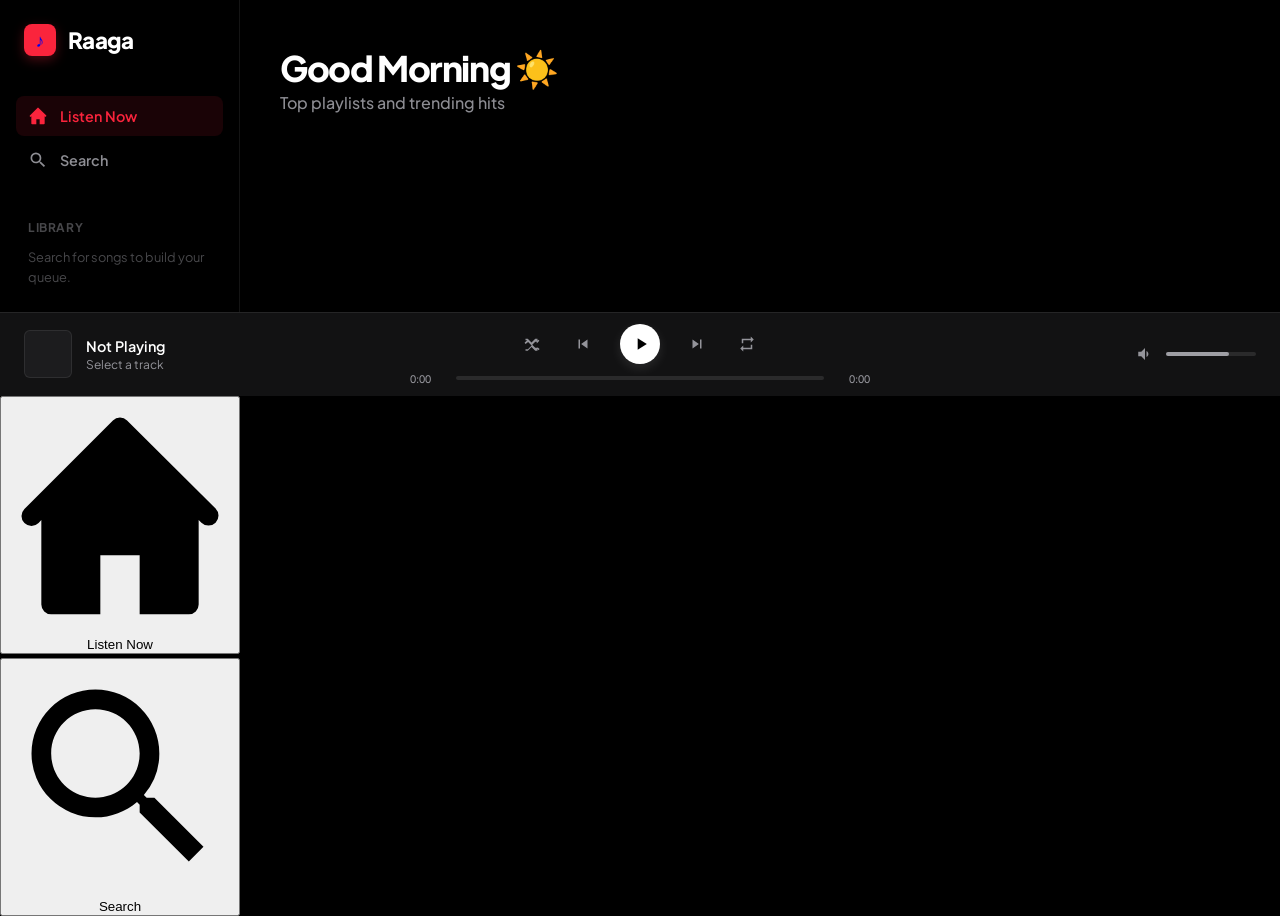
==== commit 262ac7d0: "script updated" ====
--- a/index.html
+++ b/index.html
@@ -350,18 +350,17 @@
 <script>
 const API = 'https://new-youtube-o7cl.onrender.com';
 const HOME_SECTIONS = [
-  { id:'bollywood', title:'🎵 Bollywood Hot Hits', type:'search', value:'latest bollywood songs 2024 "Provided to YouTube"' },
-  { id:'classics', title:'📻 All Time Hindi Classics', type:'search', value:'best 90s hindi romantic songs "Provided to YouTube"' },
+  { id:'bollywood', title:'🎵 Bollywood Hot Hits', type:'search', value:'latest bollywood songs 2024' },
+  { id:'classics', title:'📻 All Time Hindi Classics', type:'search', value:'best 90s hindi romantic songs' },
   { id:'tseries', title:'🔥 Latest from T-Series', type:'playlist', value:'UUq-Fj5jknLsUf-MWSy4_brA' },
-  { id:'arijit', title:'🎤 Arijit Singh Essentials', type:'search', value:'arijit singh best songs "Provided to YouTube"' },
+  { id:'arijit', title:'🎤 Arijit Singh Essentials', type:'search', value:'arijit singh best songs' },
   { id:'lofi', title:'☕ Chill Lofi Beats', type:'playlist', value:'UUSJ4gkVC6NrvII8umztf0Ow' }
 ];
 
-/* ── DOM REFS ── */
-const resultsEl = document.getElementById('results'), statusEl = document.getElementById('status'), secHeader = document.getElementById('section-header'), secTitle = document.getElementById('section-title'), pThumb = document.getElementById('p-thumb'), pTitle = document.getElementById('p-title'), pArtist = document.getElementById('p-artist'), progFill = document.getElementById('prog-fill'), progBar = document.getElementById('prog-bar'), tCur = document.getElementById('t-cur'), tTot = document.getElementById('t-tot'), ppBtn = document.getElementById('pp-btn'), playIcon = document.getElementById('play-icon'), pauseIcon = document.getElementById('pause-icon'), nextBtn = document.getElementById('next-btn'), prevBtn = document.getElementById('prev-btn'), volBar = document.getElementById('vol-bar'), volFill = document.getElementById('vol-fill'), playerBar = document.getElementById('player-bar'), npOverlay = document.getElementById('np-overlay'), npBackdrop = document.getElementById('np-backdrop'), npBgImg = document.getElementById('np-bg-img'), npCloseBtn = document.getElementById('np-close-btn'), npArtWrap = document.getElementById('np-art-wrap'), npArtCover = document.getElementById('np-art-cover'), npSongTitle = document.getElementById('np-song-title'), npSongArtist = document.getElementById('np-song-artist'), npProgFill = document.getElementById('np-prog-fill'), npProgBar = document.getElementById('np-prog-bar'), npTCur = document.getElementById('np-t-cur'), npTTot = document.getElementById('np-t-tot'), npPpBtn = document.getElementById('np-pp-btn'), npPlayIcon = document.getElementById('np-play-icon'), npPauseIcon = document.getElementById('np-pause-icon'), npNextBtn = document.getElementById('np-next-btn'), npPrevBtn = document.getElementById('np-prev-btn'), vidToggleBtn = document.getElementById('vid-toggle-btn'), vidLabel = document.getElementById('vid-label'), vidIconVideo = document.getElementById('vid-icon-video'), vidIconAudio = document.getElementById('vid-icon-audio'), streamSpinner = document.getElementById('stream-spinner'), bgAudio = document.getElementById('bg-audio');
-
 /* ── STATE ── */
-let tracks = [], currentIdx = -1, isPlaying = false, progTimer = null, duration = 0, ytPlayer = null, ytReady = false, activeEl = null, queueEl = null, currentItem = null, videoMode = false, panelOpen = false, currentVolume = 70;
+let tracks = [], currentIdx = -1, isPlaying = false, progTimer = null, duration = 0, knownDuration = 0;
+let ytPlayer = null, ytReady = false, activeEl = null, queueEl = null, currentItem = null, videoMode = false, panelOpen = false, currentVolume = 70;
+const bgAudio = document.getElementById('bg-audio');
 
 /* ── YOUTUBE API ── */
 window.onYouTubeIframeAPIReady = () => {
@@ -374,9 +373,9 @@
       onStateChange(e){
         const S = YT.PlayerState;
         if(e.data === S.PLAYING){ 
-            isPlaying = true; showPauseAll(); startLoop(); streamSpinner.style.display = 'none';
+            isPlaying = true; showPauseAll(); startLoop(); 
+            if(document.getElementById('stream-spinner')) document.getElementById('stream-spinner').style.display = 'none';
         } else if(e.data === S.PAUSED){ 
-            // Only update UI to pause if the other audio system isn't currently playing
             if(videoMode || bgAudio.paused) { isPlaying = false; showPlayAll(); stopLoop(); }
         }
         if(e.data === S.ENDED){ playNext(); }
@@ -387,42 +386,46 @@
 
 /* ── UI HELPERS ── */
 function fmt(s){ s=Math.floor(s||0); return `${Math.floor(s/60)}:${String(s%60).padStart(2,'0')}`; }
-function showPlayAll(){ playIcon.style.display=''; pauseIcon.style.display='none'; npPlayIcon.style.display=''; npPauseIcon.style.display='none'; const m=document.getElementById('mob-pp-btn'); if(m) m.innerHTML='<svg viewBox="0 0 24 24"><path d="M8 5v14l11-7z"/></svg>'; }
-function showPauseAll(){ playIcon.style.display='none'; pauseIcon.style.display=''; npPlayIcon.style.display='none'; npPauseIcon.style.display=''; const m=document.getElementById('mob-pp-btn'); if(m) m.innerHTML='<svg viewBox="0 0 24 24"><path d="M6 19h4V5H6v14zm8-14v14h4V5h-4z"/></svg>'; }
-function updateTotLabel(d){ duration=d; tTot.textContent=fmt(d); npTTot.textContent=fmt(d); }
+function showPlayAll(){ document.getElementById('play-icon').style.display=''; document.getElementById('pause-icon').style.display='none'; document.getElementById('np-play-icon').style.display=''; document.getElementById('np-pause-icon').style.display='none'; const m=document.getElementById('mob-pp-btn'); if(m) m.innerHTML='<svg viewBox="0 0 24 24"><path d="M8 5v14l11-7z"/></svg>'; }
+function showPauseAll(){ document.getElementById('play-icon').style.display='none'; document.getElementById('pause-icon').style.display=''; document.getElementById('np-play-icon').style.display='none'; document.getElementById('np-pause-icon').style.display=''; const m=document.getElementById('mob-pp-btn'); if(m) m.innerHTML='<svg viewBox="0 0 24 24"><path d="M6 19h4V5H6v14zm8-14v14h4V5h-4z"/></svg>'; }
 function setNav(v){ ['home','search'].forEach(n=>{ document.getElementById('nav-'+n)?.classList.toggle('active',v===n); document.getElementById('mob-'+n)?.classList.toggle('active',v===n); }); }
 function showHome(){ document.getElementById('view-home').style.display=''; document.getElementById('view-search').style.display='none'; setNav('home'); document.getElementById('main').scrollTo({top:0,behavior:'smooth'}); }
 function showSearch(){ document.getElementById('view-home').style.display='none'; document.getElementById('view-search').style.display=''; setNav('search'); setTimeout(()=>document.getElementById('search-input').focus(),80); }
 
-/* ── PROGRESS LOOP (UNIFIED) ── */
+/* ── PROGRESS LOOP (FIXED FOR 0:00 BUG) ── */
 function startLoop(){ 
   stopLoop(); 
   progTimer = setInterval(() => { 
     let curr = 0, dur = 0;
+    
     if (videoMode || !bgAudio.src) {
         if (!ytPlayer?.getCurrentTime) return;
         curr = ytPlayer.getCurrentTime();
         dur = ytPlayer.getDuration();
     } else {
         curr = bgAudio.currentTime;
-        dur = bgAudio.duration;
+        // FIX: If piped stream duration is Infinity, use the duration we got from JSON
+        dur = (bgAudio.duration && bgAudio.duration !== Infinity && !isNaN(bgAudio.duration)) ? bgAudio.duration : knownDuration;
     }
-    duration = dur;
-    const pct = dur > 0 ? (curr/dur)*100 : 0; 
-    progFill.style.width=pct+'%'; npProgFill.style.width=pct+'%'; 
-    playerBar.style.setProperty('--mob-prog',pct+'%'); 
-    tCur.textContent=fmt(curr); npTCur.textContent=fmt(curr); 
-    tTot.textContent=fmt(dur); npTTot.textContent=fmt(dur);
+    
+    if (!dur) return; // Prevent 0/0 breaking the UI
+    duration = dur; 
+    
+    const pct = (curr/dur)*100; 
+    document.getElementById('prog-fill').style.width=pct+'%'; 
+    document.getElementById('np-prog-fill').style.width=pct+'%'; 
+    document.getElementById('t-cur').textContent=fmt(curr); 
+    document.getElementById('np-t-cur').textContent=fmt(curr); 
+    document.getElementById('t-tot').textContent=fmt(dur); 
+    document.getElementById('np-t-tot').textContent=fmt(dur);
   }, 500); 
 }
 function stopLoop(){ if(progTimer){clearInterval(progTimer);progTimer=null;} }
 
-bgAudio.addEventListener('loadedmetadata', ()=> { duration = bgAudio.duration; });
 bgAudio.addEventListener('play', ()=>{ if(!videoMode){isPlaying=true; showPauseAll(); startLoop();} });
 bgAudio.addEventListener('pause', ()=>{ if(!videoMode){isPlaying=false; showPlayAll(); stopLoop();} });
 bgAudio.addEventListener('ended', ()=>{ if(!videoMode) playNext(); });
 
-/* ── OPTIMISTIC PROGRESS UPDATES ── */
 function handleProgClick(e, bar, fill) {
   if(!duration) return;
   const r = bar.getBoundingClientRect();
@@ -432,33 +435,35 @@
   if(videoMode || !bgAudio.src){ if(ytPlayer) ytPlayer.seekTo(seekTo, true); }
   else { if(bgAudio) bgAudio.currentTime = seekTo; }
 }
-progBar.addEventListener('click', e => handleProgClick(e, progBar, progFill));
-npProgBar.addEventListener('click', e => handleProgClick(e, npProgBar, npProgFill));
-
-/* ── CORE PLAYBACK LOGIC (SMART HANDOFF) ── */
-async function playItem(item){
+document.getElementById('prog-bar').addEventListener('click', e => handleProgClick(e, document.getElementById('prog-bar'), document.getElementById('prog-fill')));
+document.getElementById('np-prog-bar').addEventListener('click', e => handleProgClick(e, document.getElementById('np-prog-bar'), document.getElementById('np-prog-fill')));
+
+/* ── CORE PLAYBACK LOGIC (FIXED TIME SYNC) ── */
+// Added startAt parameter so it remembers the time when switching back from video
+async function playItem(item, startAt = 0){
   currentItem = item; 
   const {title,artist} = parseTitleArtist(item.title||'');
   
-  // 1. Kill current players
   bgAudio.pause(); bgAudio.src = "";
   if(ytReady && ytPlayer) ytPlayer.pauseVideo();
   stopLoop();
 
-  // 2. Instant UI Update
-  pThumb.src=item.thumbnail; pTitle.textContent=title||item.title; pArtist.textContent=artist;
-  npSongTitle.textContent=title||item.title; npSongArtist.textContent=artist;
-  npArtCover.src=item.thumbnail; npBgImg.src=item.thumbnail;
-  progFill.style.width='0%'; npProgFill.style.width='0%'; tCur.textContent='0:00'; npTCur.textContent='0:00';
+  document.getElementById('p-thumb').src=item.thumbnail; 
+  document.getElementById('p-title').textContent=title||item.title; 
+  document.getElementById('p-artist').textContent=artist;
+  document.getElementById('np-song-title').textContent=title||item.title; 
+  document.getElementById('np-song-artist').textContent=artist;
+  document.getElementById('np-art-cover').src=item.thumbnail; 
+  document.getElementById('np-bg-img').src=item.thumbnail;
   
   openNowPlaying(); 
   showPauseAll();
-  streamSpinner.style.display='flex';
+  
+  if (document.getElementById('stream-spinner')) document.getElementById('stream-spinner').style.display='flex';
   
   if (videoMode) {
-      _loadYouTube(item.videoId);
+      _loadYouTube(item.videoId, startAt);
   } else {
-      // Audio Mode: Try Proxy (pass videoId directly via q=)
       try {
           const res = await fetch(`${API}/play?q=${item.videoId}`);
           const data = await res.json();
@@ -466,14 +471,20 @@
           if (data.url) {
               bgAudio.src = data.url;
               bgAudio.volume = currentVolume/100;
+              
+              // FIX: Save backend duration for the progress bar
+              if (data.duration) knownDuration = data.duration;
+              
+              // FIX: Apply the saved time instantly before playing
+              if (startAt > 0) bgAudio.currentTime = startAt;
+              
               await bgAudio.play();
-              streamSpinner.style.display='none';
+              if (document.getElementById('stream-spinner')) document.getElementById('stream-spinner').style.display='none';
               startLoop();
-          } else { throw new Error("No URL returned from proxy"); }
+          } else { throw new Error("No URL returned"); }
       } catch (e) {
-          console.warn("Proxy blocked or slow. Falling back to hidden YT Player.");
-          // Silent Fallback
-          _loadYouTube(item.videoId);
+          console.warn("Proxy fallback triggered.");
+          _loadYouTube(item.videoId, startAt);
       }
   }
 }
@@ -483,35 +494,38 @@
   ytPlayer.loadVideoById({ videoId: videoId, startSeconds: startSeconds });
 }
 
-/* ── SYNCED MODE SWITCHING ── */
+/* ── SYNCED MODE SWITCHING (FIXED) ── */
 function setVideoMode(on){
   if (videoMode === on || !currentItem) return;
   
-  let currentTime = videoMode ? ytPlayer.getCurrentTime() : bgAudio.currentTime;
+  // Capture precise time
+  let currentTime = videoMode ? (ytPlayer.getCurrentTime() || 0) : (bgAudio.currentTime || 0);
   
   if (videoMode) ytPlayer.pauseVideo(); 
   else { bgAudio.pause(); bgAudio.src = ""; }
 
   videoMode = on;
   
+  const wrap = document.getElementById('np-art-wrap');
+  const btn = document.getElementById('vid-toggle-btn');
+  
   if (on) {
-    npArtWrap.classList.add('video-mode');
-    vidToggleBtn.classList.add('on');
-    vidLabel.textContent = 'Switch to Audio';
-    vidIconVideo.style.display='none';
-    vidIconAudio.style.display='block';
+    if(wrap) wrap.classList.add('video-mode');
+    if(btn) btn.classList.add('on');
+    document.getElementById('vid-label').textContent = 'Switch to Audio';
+    document.getElementById('vid-icon-video').style.display='none';
+    document.getElementById('vid-icon-audio').style.display='block';
     
     _loadYouTube(currentItem.videoId, currentTime);
   } else {
-    npArtWrap.classList.remove('video-mode');
-    vidToggleBtn.classList.remove('on');
-    vidLabel.textContent = 'Switch to Video';
-    vidIconVideo.style.display='block';
-    vidIconAudio.style.display='none';
-    
-    // Re-trigger playItem to fetch proxy stream, but it will start from 0 unfortunately due to proxy design.
-    // However, if we fallback to YT, we can pass time.
-    playItem(currentItem); 
+    if(wrap) wrap.classList.remove('video-mode');
+    if(btn) btn.classList.remove('on');
+    document.getElementById('vid-label').textContent = 'Switch to Video';
+    document.getElementById('vid-icon-video').style.display='block';
+    document.getElementById('vid-icon-audio').style.display='none';
+    
+    // FIX: Pass the exact time back into the audio fetcher!
+    playItem(currentItem, currentTime); 
   }
 }
 
@@ -524,34 +538,37 @@
       bgAudio.paused ? bgAudio.play() : bgAudio.pause(); 
   } 
 }
-function playNext(){ if(currentIdx>=tracks.length-1) return; currentIdx++; const item=tracks[currentIdx]; if(queueEl){ const el=queueEl.children[currentIdx]; setActive(el||null); if(el) el.scrollIntoView({behavior:'smooth',block:'nearest'}); } playItem(item); }
-function playPrev(){ if(currentIdx<=0) return; currentIdx--; const item=tracks[currentIdx]; if(queueEl){ const el=queueEl.children[currentIdx]; setActive(el||null); if(el) el.scrollIntoView({behavior:'smooth',block:'nearest'}); } playItem(item); }
-function setActive(el){ if(activeEl) activeEl.classList.remove('playing'); activeEl=el; if(el) el.classList.add('playing'); }
-function playFromSection(items,idx,cardEl,containerEl){ setActive(cardEl); currentIdx=idx; queueEl=containerEl; playItem(items[idx]); }
-function playFromRow(item,rowEl,idx){ setActive(rowEl); currentIdx=idx; queueEl=resultsEl; playItem(item); }
+function playNext(){ if(currentIdx>=tracks.length-1) return; currentIdx++; playItem(tracks[currentIdx]); }
+function playPrev(){ if(currentIdx<=0) return; currentIdx--; playItem(tracks[currentIdx]); }
 
 /* ── SEARCH & SECTIONS ── */
-async function search(q,pushState=true){
+async function search(q){
   if(!q.trim()) return;
-  if(pushState){ const u=new URL(location.href); u.searchParams.set('q',q); history.pushState({q},'',u); }
-  showSearch(); resultsEl.innerHTML=''; statusEl.innerHTML='<div class="status-icon">⏳</div><div>Searching...</div>'; statusEl.style.display='flex';
+  showSearch(); 
+  const resultsEl = document.getElementById('results');
+  resultsEl.innerHTML=''; 
+  
   try {
     const res = await fetch(`${API}/search?q=${encodeURIComponent(q)}`);
     const data = await res.json();
-    statusEl.style.display='none';
-    if(!data?.length) { statusEl.innerHTML='<div class="status-icon">🎵</div><div>No results.</div>'; statusEl.style.display='flex'; return; }
-    tracks=data; secHeader.style.display=''; secTitle.textContent=`Results for "${q}"`;
+    if(!data?.length) return; 
+    
+    tracks=data; 
+    document.getElementById('section-header').style.display=''; 
+    document.getElementById('section-title').textContent=`Results for "${q}"`;
+    
     data.forEach((item,i)=>{
       const {title,artist}=parseTitleArtist(item.title||'');
       const row=document.createElement('div'); row.className='trow'; row.style.animationDelay=`${i*0.015}s`;
       row.innerHTML=`<div class="tnum"><span class="n">${i+1}</span><span class="pb">▶</span></div><img class="tthumb" src="${item.thumbnail}"><div class="tinfo"><div class="ttitle">${title}</div><div class="tartist">${artist}</div></div>`;
-      row.onclick=()=>playFromRow(item,row,i); resultsEl.appendChild(row);
+      row.onclick=()=> { currentIdx=i; playItem(item); };
+      resultsEl.appendChild(row);
     });
-  } catch { statusEl.innerHTML='<div class="status-icon">⚠️</div><div>Error fetching results.</div>'; }
+  } catch {}
 }
 
 function parseTitleArtist(raw){ const p=raw.split(' - '); return p.length>1?{artist:p[0],title:p.slice(1).join(' - ')}:{artist:'Various Artists',title:raw}; }
-function buildShimmerSection(sec){ const b=document.getElementById('home-body'), block=document.createElement('div'); block.className='sec-block'; block.innerHTML=`<div class="sec-head"><span class="sec-title">${sec.title}</span></div><div class="sec-scroll" id="scr-${sec.id}">${Array(7).fill('<div class="mcard"><div class="mcard-art shimmer-art"></div><div class="shimmer-line w80"></div><div class="shimmer-line w55"></div></div>').join('')}</div>`; b.appendChild(block); }
+
 async function loadSection(sec,delay){ 
   await new Promise(r=>setTimeout(r,delay)); 
   try{ 
@@ -562,34 +579,40 @@
           const {title,artist}=parseTitleArtist(item.title); 
           const c=document.createElement('div'); c.className='mcard'; 
           c.innerHTML=`<div class="mcard-art"><img class="mcard-img" src="${item.thumbnail}"><div class="mcard-overlay"><svg viewBox="0 0 24 24"><path d="M8 5v14l11-7z"/></svg></div></div><div class="mcard-title">${title}</div><div class="mcard-artist">${artist}</div>`; 
-          c.onclick=()=>{tracks=data;playFromSection(data,i,c,s)}; 
+          c.onclick=()=>{tracks=data; currentIdx=i; playItem(item);}; 
           s.appendChild(c); 
       }); 
   } catch{}
 }
-function initHome(){ document.getElementById('home-body').innerHTML=''; const h=new Date().getHours(), g=h<12?'Morning ☀️':h<17?'Afternoon 🌤️':'Evening 🌙'; document.getElementById('home-greeting').textContent='Good '+g; HOME_SECTIONS.forEach((sec,i)=>{ buildShimmerSection(sec); loadSection(sec,i*250); }); }
+
+function initHome(){ 
+  const h=new Date().getHours(), g=h<12?'Morning ☀️':h<17?'Afternoon 🌤️':'Evening 🌙'; 
+  document.getElementById('home-greeting').textContent='Good '+g; 
+  HOME_SECTIONS.forEach((sec,i)=>{ loadSection(sec,i*250); }); 
+}
 
 /* ── OVERLAYS & EVENTS ── */
-function openNowPlaying(){ panelOpen=true; npOverlay.classList.add('open'); }
-function closeNowPlaying(){ panelOpen=false; npOverlay.classList.remove('open'); }
-
-ppBtn.onclick=e=>{e.stopPropagation();togglePlayPause();}; npPpBtn.onclick=e=>{e.stopPropagation();togglePlayPause();};
-nextBtn.onclick=e=>{e.stopPropagation();playNext();}; npNextBtn.onclick=e=>{e.stopPropagation();playNext();};
-prevBtn.onclick=e=>{e.stopPropagation();playPrev();}; npPrevBtn.onclick=e=>{e.stopPropagation();playPrev();};
-vidToggleBtn.onclick=e=>{e.stopPropagation();setVideoMode(!videoMode);};
-playerBar.onclick=e=>{if(!e.target.closest('button, .prog-bar, .vol-bar')) openNowPlaying();};
-npCloseBtn.onclick=closeNowPlaying; npBackdrop.onclick=closeNowPlaying;
+function openNowPlaying(){ panelOpen=true; document.getElementById('np-overlay').classList.add('open'); }
+function closeNowPlaying(){ panelOpen=false; document.getElementById('np-overlay').classList.remove('open'); }
+
+document.getElementById('pp-btn').onclick=e=>{e.stopPropagation();togglePlayPause();}; 
+document.getElementById('np-pp-btn').onclick=e=>{e.stopPropagation();togglePlayPause();};
+document.getElementById('next-btn').onclick=e=>{e.stopPropagation();playNext();}; 
+document.getElementById('np-next-btn').onclick=e=>{e.stopPropagation();playNext();};
+document.getElementById('prev-btn').onclick=e=>{e.stopPropagation();playPrev();}; 
+document.getElementById('np-prev-btn').onclick=e=>{e.stopPropagation();playPrev();};
+if(document.getElementById('vid-toggle-btn')) document.getElementById('vid-toggle-btn').onclick=e=>{e.stopPropagation();setVideoMode(!videoMode);};
+
+document.getElementById('player-bar').onclick=e=>{if(!e.target.closest('button, .prog-bar, .vol-bar')) openNowPlaying();};
+document.getElementById('np-close-btn').onclick=closeNowPlaying; 
+document.getElementById('np-backdrop').onclick=closeNowPlaying;
 document.getElementById('search-input').onkeydown=e=>{if(e.key==='Enter')search(e.target.value);};
 
 /* ── Fullscreen ── */
 let isFullscreen = false;
 document.getElementById('np-fs-btn').onclick = e => {
   e.stopPropagation(); isFullscreen = !isFullscreen;
-  npOverlay.classList.toggle('fullscreen', isFullscreen);
-  try {
-      if(isFullscreen) { const p = npOverlay.requestFullscreen?.() ?? npOverlay.webkitRequestFullscreen?.(); if(p?.catch) p.catch(()=>{}); }
-      else { const p = document.fullscreenElement ? document.exitFullscreen?.() : null; if(p?.catch) p.catch(()=>{}); }
-  } catch(e){}
+  document.getElementById('np-overlay').classList.toggle('fullscreen', isFullscreen);
 };
 
 initHome();
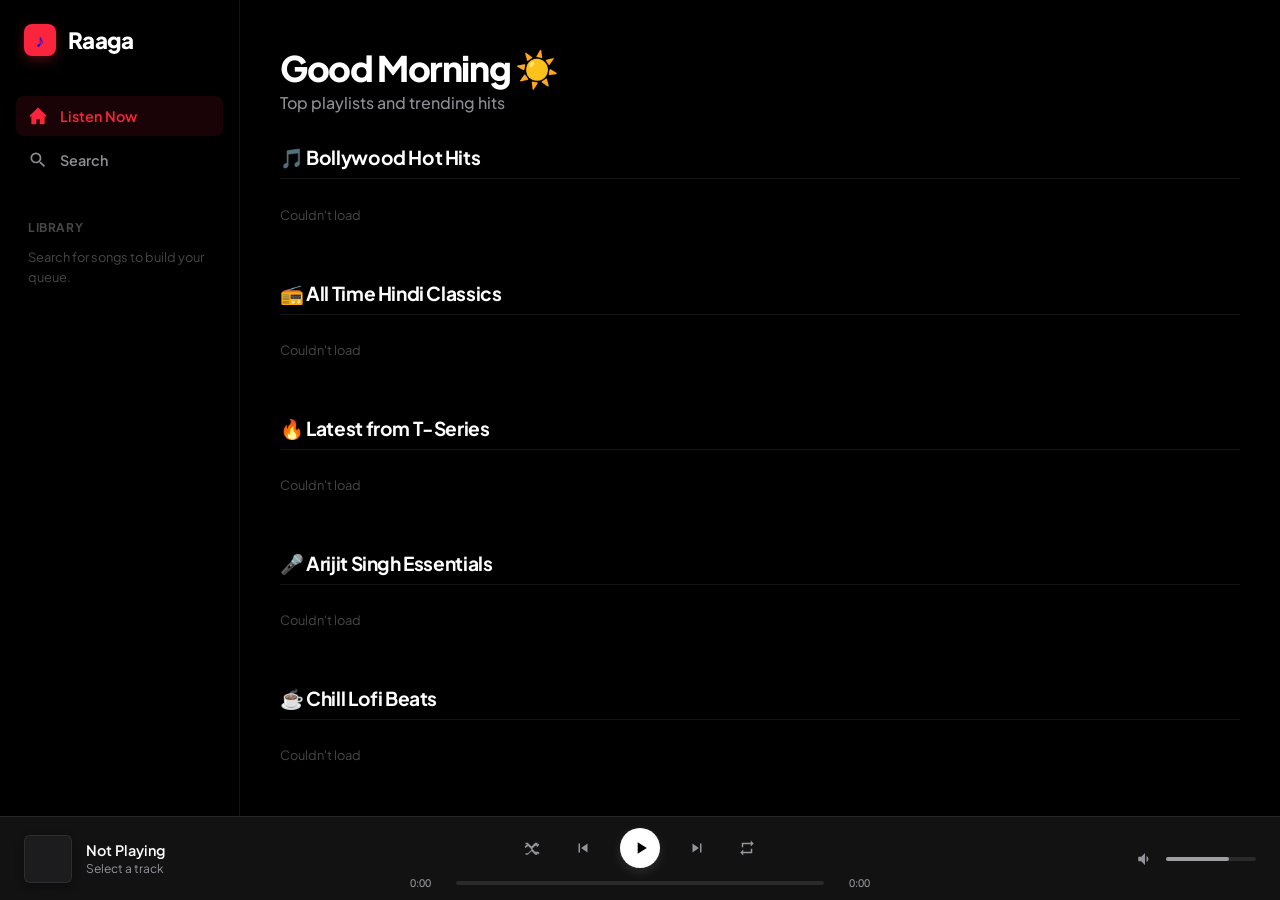
==== commit 8ced4821: "rollback to bg working" ====
--- a/index.html
+++ b/index.html
@@ -3,316 +3,568 @@
 <head>
 <meta charset="UTF-8"/>
 <meta name="viewport" content="width=device-width, initial-scale=1.0, viewport-fit=cover"/>
-<meta name="mobile-web-app-capable" content="yes">
+  <meta name="mobile-web-app-capable" content="yes">
 <meta name="apple-mobile-web-app-capable" content="yes">
 <meta name="apple-mobile-web-app-status-bar-style" content="black-translucent">
 <meta name="theme-color" content="#000000">
+<link rel="manifest" href="/manifest.json">
+  <meta name="mobile-web-app-capable" content="yes">
 <title>Raaga — Apple Music Edition</title>
 <link href="https://fonts.googleapis.com/css2?family=Plus+Jakarta+Sans:wght@400;500;600;700;800&display=swap" rel="stylesheet"/>
 <style>
 *,*::before,*::after{box-sizing:border-box;margin:0;padding:0}
+
+/* ── APPLE MUSIC COLOR PALETTE ── */
 :root{
   --bg: #000000;
   --surface: #1c1c1e;
+  --surface-hover: #2c2c2e;
   --glass-bg: rgba(28, 28, 30, 0.65);
   --glass-border: rgba(255, 255, 255, 0.08);
-  --accent: #fa243c;
+  --accent: #fa243c; /* Apple Music Red */
   --accent-glow: rgba(250, 36, 60, 0.3);
   --text: #ffffff;
-  --text-dim: #ebebf599;
-  --text-muted: #ebebf54d;
+  --text-dim: #ebebf599; /* iOS secondary label */
+  --text-muted: #ebebf54d; /* iOS tertiary label */
   --player-h: 84px;
   --nav-w: 240px;
   --radius: 12px;
 }
 html,body{height:100%}
 body{
-  background:var(--bg); color:var(--text);
+  background:var(--bg); color:var(--text); 
   font-family:'Plus Jakarta Sans', -apple-system, BlinkMacSystemFont, sans-serif;
   overflow:hidden; user-select:none; -webkit-tap-highlight-color:transparent;
 }
 .app{
-  display:grid; grid-template-columns:var(--nav-w) 1fr; grid-template-rows:1fr var(--player-h);
-  height:100vh; height:100dvh;
-}
+  display:grid; grid-template-columns:var(--nav-w) 1fr; grid-template-rows:1fr var(--player-h); 
+  height:100vh; height:100dvh; background:var(--bg);
+}
+
+/* ── SIDEBAR (macOS Style) ── */
 .sidebar{
-  grid-row:1; grid-column:1; display:flex; flex-direction:column; gap:8px;
-  padding:24px 16px; background:#000; border-right:1px solid var(--glass-border); z-index:5;
-}
-.logo{display:flex;align-items:center;gap:12px;margin-bottom:2rem;padding:0 8px;text-decoration:none}
-.logo-icon{width:32px;height:32px;background:var(--accent);border-radius:8px;display:flex;align-items:center;justify-content:center;font-size:18px;flex-shrink:0;box-shadow:0 4px 12px var(--accent-glow)}
-.logo-text{font-size:1.4rem;font-weight:800;letter-spacing:-0.03em;color:#fff;}
-nav{display:flex;flex-direction:column;gap:4px}
-.nav-btn{display:flex;align-items:center;gap:12px;padding:10px 12px;border-radius:8px;cursor:pointer;color:var(--text-dim);font-size:.9rem;font-weight:600;transition:all .2s;background:transparent;border:none;width:100%;text-align:left;font-family:inherit}
-.nav-btn:hover{color:var(--text);background:rgba(255,255,255,0.05)}
-.nav-btn.active{color:var(--accent);background:rgba(250,36,60,0.1)}
-.nav-btn svg{width:20px;height:20px;fill:currentColor;flex-shrink:0}
-.sidebar-lib{margin-top:2rem;padding:0 12px;flex:1;display:flex;flex-direction:column}
-.lib-top{display:flex;align-items:center;gap:8px;margin-bottom:12px;color:var(--text-muted);font-size:.75rem;font-weight:700;letter-spacing:.05em;text-transform:uppercase}
-.lib-hint{font-size:.8rem;color:var(--text-muted);line-height:1.6}
-.main{grid-row:1;grid-column:2;background:#000;overflow-y:auto;overflow-x:hidden;scrollbar-width:none;position:relative;padding-bottom:20px; -webkit-overflow-scrolling: touch; scroll-behavior: smooth;}
-.main::-webkit-scrollbar{display:none}
-#view-home{animation:fadeIn .4s cubic-bezier(0.2,0.8,0.2,1)}
-.home-hero{padding:3rem 2.5rem 1rem}
-.home-greeting{font-size:2.2rem;font-weight:800;letter-spacing:-0.04em;line-height:1.15;margin-bottom:4px}
-.home-sub{font-size:1rem;color:var(--text-dim);font-weight:500}
-.home-body{padding:1rem 2.5rem 4rem}
+  grid-row:1; grid-column:1; display:flex; flex-direction:column; gap:8px; 
+  padding: 24px 16px; background: #000000; border-right: 1px solid var(--glass-border);
+  z-index: 5;
+}
+.logo{display:flex; align-items:center; gap:12px; margin-bottom:2rem; padding: 0 8px; text-decoration:none}
+.logo-icon{
+  width:32px; height:32px; background:var(--accent); border-radius:8px; 
+  display:flex; align-items:center; justify-content:center; font-size:18px; 
+  flex-shrink:0; box-shadow: 0 4px 12px var(--accent-glow);
+}
+.logo-text{font-size:1.4rem; font-weight:800; letter-spacing:-0.03em; color:var(--text)}
+
+nav{display:flex; flex-direction:column; gap:4px}
+.nav-btn{
+  display:flex; align-items:center; gap:12px; padding:10px 12px; border-radius:8px; 
+  cursor:pointer; color:var(--text-dim); font-size:.9rem; font-weight:600; 
+  transition:all .2s ease; background:transparent; border:none; width:100%; text-align:left; font-family:inherit;
+}
+.nav-btn:hover{color:var(--text); background: rgba(255,255,255,0.05)}
+.nav-btn.active{color:var(--accent); background: rgba(250, 36, 60, 0.1)}
+.nav-btn svg{width:20px; height:20px; fill:currentColor; flex-shrink:0}
+
+.sidebar-lib{margin-top:2rem; padding: 0 12px; flex:1; display:flex; flex-direction:column}
+.lib-top{
+  display:flex; align-items:center; gap:8px; margin-bottom:12px; color:var(--text-muted); 
+  font-size:.75rem; font-weight:700; letter-spacing:.05em; text-transform:uppercase;
+}
+.lib-hint{font-size:.8rem; color:var(--text-muted); line-height:1.6}
+
+/* ── MAIN CONTENT ── */
+.main{
+  grid-row:1; grid-column:2; background:#000000; overflow-y:auto; overflow-x:hidden; 
+  scrollbar-width:none; position:relative; padding-bottom: 20px;
+}
+.main::-webkit-scrollbar{display:none} /* Clean Apple look */
+
+/* HOME */
+#view-home{animation:fadeIn .4s cubic-bezier(0.2, 0.8, 0.2, 1)}
+.home-hero{padding: 3rem 2.5rem 1rem;}
+.home-greeting{font-size:2.2rem; font-weight:800; letter-spacing:-0.04em; line-height:1.15; margin-bottom:4px}
+.home-sub{font-size:1rem; color:var(--text-dim); font-weight:500}
+.home-body{padding: 1rem 2.5rem 4rem}
+
 .sec-block{margin-bottom:2.5rem}
-.sec-head{display:flex;align-items:baseline;justify-content:space-between;margin-bottom:1.2rem;border-bottom:1px solid var(--glass-border);padding-bottom:8px}
-.sec-title{font-size:1.2rem;font-weight:700;letter-spacing:-0.02em}
-.sec-scroll{display:flex;gap:16px;overflow-x:auto;padding-bottom:10px;scrollbar-width:none;-webkit-overflow-scrolling:touch}
-.mcard{flex-shrink:0;width:160px;cursor:pointer;transition:transform 0.2s ease}
+.sec-head{display:flex; align-items:baseline; justify-content:space-between; margin-bottom:1.2rem; border-bottom: 1px solid var(--glass-border); padding-bottom: 8px;}
+.sec-title{font-size:1.2rem; font-weight:700; letter-spacing:-0.02em}
+.see-all{
+  font-size:.8rem; font-weight:600; color:var(--accent); cursor:pointer; 
+  background:none; border:none; font-family:inherit; transition:opacity .15s; padding:0;
+}
+.see-all:hover{opacity:0.7}
+.sec-scroll{display:flex; gap:16px; overflow-x:auto; padding-bottom:10px; scrollbar-width:none; -webkit-overflow-scrolling:touch}
+.sec-scroll::-webkit-scrollbar{display:none}
+
+/* MUSIC CARD (Apple Style) */
+.mcard{flex-shrink:0; width:160px; cursor:pointer; transition:transform 0.2s ease;}
 .mcard:active{transform:scale(0.96)}
-.mcard-art{position:relative;width:160px;height:160px;border-radius:var(--radius);overflow:hidden;background:var(--surface);margin-bottom:12px;border:1px solid var(--glass-border);box-shadow:0 8px 24px rgba(0,0,0,0.4);transition:box-shadow .3s}
-.mcard:hover .mcard-art{box-shadow:0 12px 32px rgba(0,0,0,0.6)}
-.mcard-img{width:100%;height:100%;object-fit:cover;display:block;transition:transform .4s}
+.mcard-art{
+  position:relative; width:160px; height:160px; border-radius:var(--radius); overflow:hidden; 
+  background:var(--surface); margin-bottom:12px; border: 1px solid var(--glass-border);
+  box-shadow: 0 8px 24px rgba(0,0,0,0.4); transition:box-shadow .3s ease;
+}
+.mcard:hover .mcard-art{box-shadow: 0 12px 32px rgba(0,0,0,0.6)}
+.mcard-img{width:100%; height:100%; object-fit:cover; display:block; transition:transform .4s ease}
 .mcard:hover .mcard-img{transform:scale(1.04)}
-.mcard-overlay{position:absolute;bottom:8px;right:8px;width:36px;height:36px;background:rgba(0,0,0,0.6);backdrop-filter:blur(10px);-webkit-backdrop-filter:blur(10px);border-radius:50%;display:flex;align-items:center;justify-content:center;opacity:0;transform:scale(0.9);transition:all .2s}
-.mcard:hover .mcard-overlay,.mcard.playing .mcard-overlay{opacity:1;transform:scale(1)}
-.mcard-overlay svg{fill:#fff;width:16px;height:16px;margin-left:2px}
-.mcard-title{font-size:.9rem;font-weight:600;white-space:nowrap;overflow:hidden;text-overflow:ellipsis}
+
+/* The Play Overlay */
+.mcard-overlay{
+  position:absolute; bottom:8px; right:8px; width:36px; height:36px; 
+  background:rgba(0,0,0,0.6); backdrop-filter:blur(10px); -webkit-backdrop-filter:blur(10px);
+  border-radius:50%; display:flex; align-items:center; justify-content:center; 
+  opacity:0; transform:scale(0.9); transition:all .2s ease;
+}
+.mcard:hover .mcard-overlay, .mcard.playing .mcard-overlay{opacity:1; transform:scale(1)}
+.mcard-overlay svg{fill:#fff; width:16px; height:16px; margin-left: 2px;}
+
+.mcard-title{font-size:.9rem; font-weight:600; white-space:nowrap; overflow:hidden; text-overflow:ellipsis; color:var(--text);}
 .mcard.playing .mcard-title{color:var(--accent)}
-.mcard-artist{font-size:.8rem;color:var(--text-dim);white-space:nowrap;overflow:hidden;text-overflow:ellipsis;margin-top:2px}
-.shimmer-art{background:var(--surface);animation:pulse 1.5s infinite alternate}
-.shimmer-line{height:12px;border-radius:6px;margin-bottom:8px;background:var(--surface);animation:pulse 1.5s infinite alternate}
-.shimmer-line.w80{width:80%}.shimmer-line.w55{width:55%;height:10px}
+.mcard-artist{font-size:.8rem; color:var(--text-dim); white-space:nowrap; overflow:hidden; text-overflow:ellipsis; margin-top:2px}
+
+/* SHIMMER */
+.shimmer-art{background:var(--surface); animation:pulse 1.5s infinite alternate}
+.shimmer-line{height:12px; border-radius:6px; margin-bottom:8px; background:var(--surface); animation:pulse 1.5s infinite alternate}
+.shimmer-line.w80{width:80%}.shimmer-line.w55{width:55%; height:10px}
 @keyframes pulse{from{opacity:0.6}to{opacity:1}}
 
-/* --- SEARCH --- */
+/* SEARCH (Apple Style) */
 #view-search{animation:fadeIn .3s ease}
 .search-wrap{padding:3rem 2.5rem 2rem}
-.search-box{position:relative;max-width:500px;margin-bottom:2rem}
-.search-box input{width:100%;background:var(--surface);border:1px solid var(--glass-border);border-radius:12px;padding:16px 20px 16px 50px;color:var(--text);font-family:'Plus Jakarta Sans',sans-serif;font-size:1rem;font-weight:500;outline:none;transition:all .2s}
-.search-box input:focus{background:#252527;border-color:rgba(255,255,255,0.2);box-shadow:0 4px 20px rgba(0,0,0,0.3)}
+.search-box{position:relative; max-width:500px; margin-bottom:2rem}
+.search-box input{
+  width:100%; background:var(--surface); border:1px solid var(--glass-border); 
+  border-radius:12px; padding:16px 20px 16px 50px; color:var(--text); 
+  font-family:'Plus Jakarta Sans', sans-serif; font-size:1rem; font-weight:500; 
+  outline:none; transition:all .2s ease;
+}
+.search-box input:focus{background:#252527; border-color:rgba(255,255,255,0.2); box-shadow: 0 4px 20px rgba(0,0,0,0.3)}
 .search-box input::placeholder{color:var(--text-muted)}
-.s-icon{position:absolute;left:18px;top:50%;transform:translateY(-50%);color:var(--text-dim);pointer-events:none;width:20px;height:20px}
-.r-header{font-size:1.5rem;font-weight:700;letter-spacing:-0.02em;margin-bottom:1.5rem;border-bottom:1px solid var(--glass-border);padding-bottom:10px}
-#status{color:var(--text-dim);font-size:.9rem;padding:4rem 0;text-align:center;display:flex;flex-direction:column;align-items:center;gap:12px}
-.status-icon{font-size:3rem;opacity:.2}
-.results-list{display:flex;flex-direction:column;gap:4px}
-.trow{display:grid;grid-template-columns:36px 48px 1fr auto;align-items:center;gap:14px;padding:8px 12px;border-radius:8px;cursor:pointer;transition:background .15s, transform 0.2s cubic-bezier(0.2,0,0.2,1);animation:fadeUp .3s ease both}
+.s-icon{position:absolute; left:18px; top:50%; transform:translateY(-50%); color:var(--text-dim); pointer-events:none; width:20px; height:20px}
+
+.r-header{font-size:1.5rem; font-weight:700; letter-spacing:-0.02em; margin-bottom:1.5rem; border-bottom: 1px solid var(--glass-border); padding-bottom: 10px;}
+#status{color:var(--text-dim); font-size:.9rem; padding:4rem 0; text-align:center; display:flex; flex-direction:column; align-items:center; gap:12px}
+.status-icon{font-size:3rem; opacity:.2}
+.results-list{display:flex; flex-direction:column; gap:4px}
+
+/* TRACK ROWS (List style) */
+.trow{
+  display:grid; grid-template-columns:36px 48px 1fr auto; align-items:center; gap:14px; 
+  padding:8px 12px; border-radius:8px; cursor:pointer; transition:background .15s; 
+  border-bottom: 1px solid transparent; animation:fadeUp .3s ease both;
+}
 .trow:hover{background:var(--surface)}
-.trow:active{transform:scale(0.98); background:rgba(255,255,255,0.1)}
-.trow.playing{background:rgba(250,36,60,0.08)}
-.tnum{text-align:right;font-size:.85rem;color:var(--text-muted);font-variant-numeric:tabular-nums;position:relative}
+.trow.playing{background: rgba(250, 36, 60, 0.08)}
+.tnum{text-align:right; font-size:.85rem; color:var(--text-muted); font-variant-numeric:tabular-nums; position:relative}
 .tnum .n{transition:opacity .15s}
-.tnum .pb{position:absolute;inset:0;display:flex;align-items:center;justify-content:center;opacity:0;transition:opacity .15s;font-size:12px}
+.tnum .pb{position:absolute; inset:0; display:flex; align-items:center; justify-content:center; opacity:0; transition:opacity .15s; font-size:12px}
 .trow:hover .tnum .n{opacity:0}.trow:hover .tnum .pb{opacity:1}
-.trow.playing .tnum .n{opacity:0}.trow.playing .tnum .pb{opacity:1;color:var(--accent)}
-.tthumb{width:48px;height:48px;border-radius:6px;object-fit:cover;background:var(--surface);display:block;border:1px solid var(--glass-border)}
+.trow.playing .tnum .n{opacity:0}.trow.playing .tnum .pb{opacity:1; color:var(--accent)}
+.tthumb{width:48px; height:48px; border-radius:6px; object-fit:cover; background:var(--surface); display:block; border: 1px solid var(--glass-border);}
 .tinfo{min-width:0}
-.ttitle{font-size:.95rem;font-weight:500;white-space:nowrap;overflow:hidden;text-overflow:ellipsis}
+.ttitle{font-size:.95rem; font-weight:500; white-space:nowrap; overflow:hidden; text-overflow:ellipsis;}
 .trow.playing .ttitle{color:var(--accent)}
-.tartist{font-size:.8rem;color:var(--text-dim);margin-top:2px;white-space:nowrap;overflow:hidden;text-overflow:ellipsis}
-
-/* --- BOTTOM PLAYER --- */
-.player{grid-row:2;grid-column:1/-1;background:var(--glass-bg);backdrop-filter:saturate(180%) blur(24px);-webkit-backdrop-filter:saturate(180%) blur(24px);border-top:1px solid var(--glass-border);display:flex;align-items:center;padding:0 24px;gap:1rem;height:var(--player-h);z-index:100;cursor:pointer}
-.p-left{display:flex;align-items:center;gap:14px;width:30%;min-width:200px;flex-shrink:0}
-#p-thumb{width:48px;height:48px;border-radius:6px;object-fit:cover;background:var(--surface);border:1px solid var(--glass-border);display:block;}
+.tartist{font-size:.8rem; color:var(--text-dim); margin-top:2px; white-space:nowrap; overflow:hidden; text-overflow:ellipsis}
+
+/* Equalizer Animation */
+.eq{display:none; align-items:flex-end; gap:3px; height:16px}
+.trow.playing .eq{display:flex}
+.eqb{width:3px; background:var(--accent); border-radius:2px; animation:eqb .6s ease-in-out infinite alternate}
+.eqb:nth-child(1){height:40%; animation-delay:0s}.eqb:nth-child(2){height:100%; animation-delay:.15s}.eqb:nth-child(3){height:60%; animation-delay:.3s}
+@keyframes eqb{from{transform:scaleY(.3)}to{transform:scaleY(1)}}
+
+/* ── BOTTOM PLAYER (Floating Glass) ── */
+.player{
+  grid-row:2; grid-column:1/-1; background:var(--glass-bg); 
+  backdrop-filter: saturate(180%) blur(24px); -webkit-backdrop-filter: saturate(180%) blur(24px);
+  border-top:1px solid var(--glass-border); display:flex; align-items:center; 
+  padding:0 24px; gap:1rem; height:var(--player-h); z-index:100; cursor:pointer;
+}
+.p-left{display:flex; align-items:center; gap:14px; width:30%; min-width: 200px; flex-shrink:0}
+#p-thumb{width:48px; height:48px; border-radius:6px; object-fit:cover; background:var(--surface); border:1px solid var(--glass-border); display:block; box-shadow: 0 4px 10px rgba(0,0,0,0.3)}
 .p-meta{min-width:0}
-#p-title{font-size:.9rem;font-weight:600;white-space:nowrap;overflow:hidden;text-overflow:ellipsis;margin-bottom:2px}
-#p-artist{font-size:.75rem;color:var(--text-dim);white-space:nowrap;overflow:hidden;text-overflow:ellipsis}
-.p-center{flex:1;display:flex;flex-direction:column;align-items:center;justify-content:center;gap:8px}
-.p-ctrls{display:flex;align-items:center;gap:24px}
-.cbtn{background:none;border:none;color:var(--text-dim);cursor:pointer;display:flex;align-items:center;justify-content:center;transition:all .15s;padding:4px}
-.cbtn:hover{color:var(--text);transform:scale(1.05)}.cbtn svg{width:18px;height:18px;fill:currentColor}
-.cbtn.pp{width:40px;height:40px;background:var(--text);border-radius:50%;color:#000;box-shadow:0 4px 12px rgba(255,255,255,0.1)}
-.cbtn.pp:hover{background:#e0e0e0;transform:scale(1.04)}.cbtn.pp svg{width:20px;height:20px;fill:#000;margin-left:2px}
-.prog-wrap{display:flex;align-items:center;gap:10px;width:100%;max-width:600px}
-.tlabel{font-size:.65rem;color:var(--text-dim);font-variant-numeric:tabular-nums;flex-shrink:0;width:36px;font-weight:500}
+#p-title{font-size:.9rem; font-weight:600; white-space:nowrap; overflow:hidden; text-overflow:ellipsis; margin-bottom:2px}
+#p-artist{font-size:.75rem; color:var(--text-dim); white-space:nowrap; overflow:hidden; text-overflow:ellipsis}
+
+.p-center{flex:1; display:flex; flex-direction:column; align-items:center; justify-content: center; gap:8px}
+.p-ctrls{display:flex; align-items:center; gap:24px}
+.cbtn{
+  background:none; border:none; color:var(--text-dim); cursor:pointer; 
+  display:flex; align-items:center; justify-content:center; transition:all .15s; padding:4px;
+}
+.cbtn:hover{color:var(--text); transform:scale(1.05)}.cbtn svg{width:18px; height:18px; fill:currentColor}
+.cbtn.pp{width:40px; height:40px; background:var(--text); border-radius:50%; color:#000; box-shadow: 0 4px 12px rgba(255,255,255,0.1)}
+.cbtn.pp:hover{background:#e0e0e0; transform:scale(1.04)}.cbtn.pp svg{width:20px; height:20px; fill:#000; margin-left: 2px;}
+
+.prog-wrap{display:flex; align-items:center; gap:10px; width:100%; max-width:600px}
+.tlabel{font-size:.65rem; color:var(--text-dim); font-variant-numeric:tabular-nums; flex-shrink:0; width:36px; font-weight:500;}
 .tlabel.r{text-align:right}
-.prog-bar{flex:1;height:4px;background:rgba(255,255,255,.1);border-radius:2px;cursor:pointer;transition:height .15s;position:relative}
+.prog-bar{flex:1; height:4px; background:rgba(255,255,255,.1); border-radius:2px; cursor:pointer; transition:height .15s; position:relative}
 .prog-bar:hover{height:6px}
-.prog-fill{height:100%;background:var(--text);border-radius:2px;width:0%;pointer-events:none;position:relative;transition: width 0.1s linear;}
+.prog-fill{height:100%; background:var(--text); border-radius:2px; width:0%; transition:background .15s; pointer-events:none; position:relative;}
 .prog-bar:hover .prog-fill{background:var(--accent)}
-.prog-fill::after{content:'';position:absolute;right:-6px;top:50%;transform:translateY(-50%) scale(0);width:12px;height:12px;background:#fff;border-radius:50%;transition:transform .15s;box-shadow:0 0 4px rgba(0,0,0,0.5)}
+.prog-fill::after{
+  content:''; position:absolute; right:-6px; top:50%; transform:translateY(-50%) scale(0); 
+  width:12px; height:12px; background:#fff; border-radius:50%; transition:transform .15s;
+  box-shadow: 0 0 4px rgba(0,0,0,0.5);
+}
 .prog-bar:hover .prog-fill::after{transform:translateY(-50%) scale(1)}
-.p-right{width:30%;min-width:150px;flex-shrink:0;display:flex;align-items:center;justify-content:flex-end;gap:12px}
-.vol-wrap{display:flex;align-items:center;gap:8px}
-.vol-bar{width:90px;height:4px;background:rgba(255,255,255,.1);border-radius:2px;cursor:pointer;transition:height .15s}
+
+.p-right{width:30%; min-width:150px; flex-shrink:0; display:flex; align-items:center; justify-content:flex-end; gap:12px}
+.vol-wrap{display:flex; align-items:center; gap:8px}
+.vol-bar{width:90px; height:4px; background:rgba(255,255,255,.1); border-radius:2px; cursor:pointer; transition:height .15s}
 .vol-bar:hover{height:6px}
-.vol-fill{height:100%;background:var(--text-dim);border-radius:2px;width:70%}
-
-/* --- NOW PLAYING OVERLAY --- */
-.np-overlay{position:fixed;inset:0;z-index:2000;display:flex;align-items:center;justify-content:center;padding:20px;opacity:0;visibility:hidden;pointer-events:none;transition:transform 0.4s cubic-bezier(0.32,0.72,0,1) !important}
-.np-overlay.open{opacity:1;visibility:visible;pointer-events:all}
-.np-backdrop{position:absolute;inset:0;background:rgba(0,0,0,0.5);backdrop-filter:saturate(200%) blur(60px);-webkit-backdrop-filter:saturate(200%) blur(60px)}
-.np-backdrop-img{position:absolute;inset:0;width:100%;height:100%;object-fit:cover;opacity:0.3;filter:blur(40px);transform:scale(1.1)}
-.np-panel{position:relative;width:100%;max-width:500px;background:transparent;display:flex;flex-direction:column;transform:translateY(40px) scale(0.95);transition:all .4s cubic-bezier(0.2,0.8,0.2,1);height:90vh;max-height:850px}
+.vol-fill{height:100%; background:var(--text-dim); border-radius:2px; width:70%}
+.vol-bar:hover .vol-fill{background:var(--text)}
+
+/* Mobile Bottom Nav */
+.mob-nav{display:none}
+
+/* ── NOW PLAYING OVERLAY (Apple Music Style Fullscreen) ── */
+.np-overlay{
+  position:fixed; inset:0; z-index:2000; display:flex; align-items:center; justify-content:center; 
+  padding:20px; opacity:0; visibility:hidden; pointer-events:none; transition:all .4s cubic-bezier(0.2, 0.8, 0.2, 1);
+}
+.np-overlay.open{opacity:1; visibility:visible; pointer-events:all}
+
+/* The Blurred Ambient Background */
+.np-backdrop{
+  position:absolute; inset:0; background:rgba(0,0,0,0.5); 
+  backdrop-filter:saturate(200%) blur(60px); -webkit-backdrop-filter:saturate(200%) blur(60px);
+}
+.np-backdrop-img{
+  position:absolute; inset:0; width:100%; height:100%; object-fit:cover; 
+  opacity:0.3; filter:blur(40px); transform:scale(1.1);
+}
+
+.np-panel{
+  position:relative; width:100%; max-width: 500px; /* Slimmer, phone-like proportions even on desktop */
+  background:transparent; display:flex; flex-direction:column;
+  transform:translateY(40px) scale(0.95); transition:all .4s cubic-bezier(0.2, 0.8, 0.2, 1);
+  height: 90vh; max-height: 850px;
+}
 .np-overlay.open .np-panel{transform:translateY(0) scale(1)}
-.np-close{position:absolute;top:0;left:0;width:40px;height:40px;border:none;border-radius:50%;background:rgba(255,255,255,.1);color:var(--text);cursor:pointer;z-index:10;display:flex;align-items:center;justify-content:center;transition:background .2s;backdrop-filter:blur(10px)}
-.np-close:hover{background:rgba(255,255,255,.2)}.np-close svg{width:20px;height:20px;fill:currentColor}
-.np-fs-btn{position:absolute;top:0;right:0;width:40px;height:40px;border:none;border-radius:50%;background:rgba(255,255,255,.1);color:var(--text);cursor:pointer;z-index:10;display:flex;align-items:center;justify-content:center;transition:background .2s;backdrop-filter:blur(10px)}
-.np-fs-btn:hover{background:rgba(255,255,255,.2)}.np-fs-btn svg{width:18px;height:18px;fill:currentColor}
-
-/* Fullscreen state */
+
+/* Header buttons */
+.np-close{
+  position:absolute; top:0; left:0; width:40px; height:40px; border:none; border-radius:50%; 
+  background:rgba(255,255,255,.1); color:var(--text); cursor:pointer; z-index:10; 
+  display:flex; align-items:center; justify-content:center; transition:background .2s; backdrop-filter:blur(10px);
+}
+.np-close:hover{background:rgba(255,255,255,.2)}.np-close svg{width:20px; height:20px; fill:currentColor; transform:rotate(-90deg)}
+
+.np-fs-btn{
+  position:absolute; top:0; right:0; width:40px; height:40px; border:none; border-radius:50%; 
+  background:rgba(255,255,255,.1); color:var(--text); cursor:pointer; z-index:10; 
+  display:flex; align-items:center; justify-content:center; transition:background .2s; backdrop-filter:blur(10px);
+}
+.np-fs-btn:hover{background:rgba(255,255,255,.2)}.np-fs-btn svg{width:18px; height:18px; fill:currentColor}
+
+/* Fullscreen state overrides */
 .np-overlay.fullscreen{padding:0}
-.np-overlay.fullscreen .np-panel{max-width:100%;height:100vh;max-height:100vh}
-.np-overlay.fullscreen .np-art-wrap{margin-top:0;border-radius:0;height:100%;max-height:none}
-.np-overlay.fullscreen .np-bottom{position:absolute;bottom:0;left:0;right:0;background:linear-gradient(to top,rgba(0,0,0,0.9) 0%,transparent 100%);padding-bottom:40px}
-.np-overlay.fullscreen .np-close{top:20px;left:20px}
-.np-overlay.fullscreen .np-fs-btn{top:20px;right:20px}
+.np-overlay.fullscreen .np-panel{max-width:100%; height:100vh; max-height:100vh;}
+.np-overlay.fullscreen .np-art-wrap{margin-top:0; border-radius:0; height:100%; max-height:none;}
+.np-overlay.fullscreen .np-bottom{position:absolute; bottom:0; left:0; right:0; background:linear-gradient(to top, rgba(0,0,0,0.9) 0%, transparent 100%); padding-bottom:40px;}
+.np-overlay.fullscreen .np-close{top: 20px; left: 20px;}
+.np-overlay.fullscreen .np-fs-btn{top: 20px; right: 20px;}
 .fs-expand{display:flex}.fs-compress{display:none}
 .np-overlay.fullscreen .fs-expand{display:none}.np-overlay.fullscreen .fs-compress{display:flex}
 
-.np-art-wrap{position:relative;width:100%;aspect-ratio:1/1;max-height:50vh;margin-top:60px;border-radius:16px;overflow:hidden;background:#111;box-shadow:0 30px 60px rgba(0,0,0,0.6);transition:all .4s cubic-bezier(0.2,0.8,0.2,1)}
-.np-art-wrap.video-mode{aspect-ratio:16/9;margin-top:auto;margin-bottom:auto}
-
-/* YT frame — hidden by default, shown only in video mode or fallback */
-#yt-player-frame{position:absolute;inset:0;width:100%;height:100%;border:none;background:#000;display:block;z-index:1;pointer-events:none;opacity:0;transition:opacity .35s ease}
-.np-art-wrap.video-mode #yt-player-frame{opacity:1;pointer-events:auto}
-
-#np-art-cover{position:absolute;inset:0;z-index:2;width:100%;height:100%;object-fit:cover;transition:opacity .35s ease;opacity:1;pointer-events:none}
+/* ── BIG ART AREA ── */
+.np-art-wrap{
+  position:relative; width:100%; aspect-ratio:1/1; max-height: 50vh; 
+  margin-top: 60px; border-radius:16px; overflow:hidden; background:#111; 
+  box-shadow: 0 30px 60px rgba(0,0,0,0.6); transition:all .4s cubic-bezier(0.2, 0.8, 0.2, 1);
+}
+/* Video mode changes the aspect ratio */
+.np-art-wrap.video-mode { aspect-ratio: 16/9; margin-top: auto; margin-bottom: auto;}
+
+/* THE INVISIBLE SHIELD */
+#yt-player-frame{
+  position:absolute; inset:0; width:100%; height:100%; border:none; 
+  background:#000; display:block; z-index:1; pointer-events:none; 
+}
+#np-art-cover{
+  position:absolute; inset:0; z-index:2; width:100%; height:100%; 
+  object-fit:cover; transition:opacity .4s ease; opacity:1; pointer-events:none;
+}
 .np-art-wrap.video-mode #np-art-cover{opacity:0}
 
-/* LOADING SPINNER */
-.stream-spinner{position:absolute;inset:0;display:flex;flex-direction:column;align-items:center;justify-content:center;background:rgba(0,0,0,0.5);z-index:5;border-radius:16px;backdrop-filter: blur(10px);}
-.spinner{width:36px;height:36px;border:3px solid rgba(255,255,255,0.15);border-top-color:#fff;border-radius:50%;animation:spin .7s linear infinite}
-@keyframes spin{to{transform:rotate(360deg)}}
-
-.art-pill{position:absolute;top:-40px;right:50px;z-index:10;display:inline-flex;align-items:center;gap:6px;padding:8px 16px;background:rgba(255,255,255,0.1);color:#fff;border:none;border-radius:999px;font-size:.8rem;font-weight:600;cursor:pointer;font-family:inherit;transition:all .2s;backdrop-filter:blur(10px)}
+/* Video Toggle Pill */
+.art-pill{
+  position:absolute; top:-40px; right:50px; z-index:10;
+  display:inline-flex; align-items:center; gap:6px; padding:8px 16px;
+  background:rgba(255,255,255,0.1); color:#fff; border:none;
+  border-radius:999px; font-size:.8rem; font-weight:600; cursor:pointer; font-family:inherit;
+  transition:all .2s; backdrop-filter:blur(10px);
+}
 .art-pill:hover{background:rgba(255,255,255,0.2)}
-.art-pill svg{width:14px;height:14px;fill:currentColor;flex-shrink:0}
-.art-pill.on{background:var(--text);color:#000}
-
-.np-bottom{display:flex;flex-direction:column;justify-content:flex-end;flex:1;padding-bottom:20px;margin-top:30px}
-.np-info{display:flex;flex-direction:column;align-items:flex-start;margin-bottom:24px}
-.np-song-title{font-size:1.6rem;font-weight:800;letter-spacing:-0.03em;white-space:nowrap;overflow:hidden;text-overflow:ellipsis;width:100%}
-.np-song-artist{font-size:1.1rem;color:var(--text-dim);margin-top:4px;font-weight:500;white-space:nowrap;overflow:hidden;text-overflow:ellipsis;width:100%}
-.np-prog-wrap{display:flex;flex-direction:column;gap:8px;width:100%;margin-bottom:30px}
-.np-prog-bar{width:100%;height:6px;background:rgba(255,255,255,.15);border-radius:3px;cursor:pointer;position:relative}
-.np-prog-fill{height:100%;background:var(--text);border-radius:3px;width:0%;pointer-events:none; transition: width 0.1s linear;}
-.np-times{display:flex;justify-content:space-between;width:100%}
-.np-tlabel{font-size:.7rem;color:var(--text-dim);font-variant-numeric:tabular-nums;font-weight:600}
-.np-ctrls{display:flex;align-items:center;justify-content:center;gap:40px;width:100%}
-.np-cbtn{background:none;border:none;color:var(--text);cursor:pointer;display:flex;align-items:center;justify-content:center;transition:all .2s}
-.np-cbtn:hover{transform:scale(1.1)}
-.np-cbtn svg{width:32px;height:32px;fill:currentColor}
-.np-cbtn.pp{width:72px;height:72px;background:var(--text);border-radius:50%;color:#000;box-shadow:0 10px 30px rgba(255,255,255,0.2)}
-.np-cbtn.pp:hover{background:#e0e0e0;transform:scale(1.05)}.np-cbtn.pp svg{width:34px;height:34px;fill:#000;margin-left:4px}
-
-@keyframes fadeUp{from{opacity:0;transform:translateY(12px)}to{opacity:1;transform:translateY(0)}}
+.art-pill svg{width:14px; height:14px; fill:currentColor; flex-shrink:0}
+.art-pill.on{background:var(--text); color:#000}
+
+/* Bottom Panel UI */
+.np-bottom{display:flex; flex-direction:column; justify-content:flex-end; flex:1; padding-bottom:20px; margin-top:30px;}
+.np-info{display:flex; flex-direction:column; align-items:flex-start; margin-bottom: 24px;}
+.np-song-title{font-size:1.6rem; font-weight:800; letter-spacing:-0.03em; white-space:nowrap; overflow:hidden; text-overflow:ellipsis; width:100%; text-align:left;}
+.np-song-artist{font-size:1.1rem; color:var(--text-dim); margin-top:4px; font-weight:500; white-space:nowrap; overflow:hidden; text-overflow:ellipsis; width:100%; text-align:left;}
+
+.np-prog-wrap{display:flex; flex-direction:column; gap:8px; width:100%; margin-bottom: 30px;}
+.np-prog-bar{width:100%; height:6px; background:rgba(255,255,255,.15); border-radius:3px; cursor:pointer; position:relative;}
+.np-prog-fill{height:100%; background:var(--text); border-radius:3px; width:0%; pointer-events:none;}
+.np-times{display:flex; justify-content:space-between; width:100%;}
+.np-tlabel{font-size:.7rem; color:var(--text-dim); font-variant-numeric:tabular-nums; font-weight:600;}
+
+.np-ctrls{display:flex; align-items:center; justify-content:center; gap:40px; width:100%;}
+.np-cbtn{background:none; border:none; color:var(--text); cursor:pointer; display:flex; align-items:center; justify-content:center; transition:all .2s;}
+.np-cbtn:hover{transform:scale(1.1); color:#fff}
+.np-cbtn svg{width:32px; height:32px; fill:currentColor}
+.np-cbtn.pp{width:72px; height:72px; background:var(--text); border-radius:50%; color:#000; box-shadow: 0 10px 30px rgba(255,255,255,0.2)}
+.np-cbtn.pp:hover{background:#e0e0e0; transform:scale(1.05)}.np-cbtn.pp svg{width:34px; height:34px; fill:#000; margin-left:4px}
+
+/* ANIMATIONS */
+@keyframes fadeUp{from{opacity:0; transform:translateY(12px)}to{opacity:1; transform:translateY(0)}}
 @keyframes fadeIn{from{opacity:0}to{opacity:1}}
 
+/* TABLET */
 @media(max-width:900px){
   :root{--nav-w:72px}
-  .sidebar{padding:24px 8px;align-items:center}
-  .logo-text,.lib-top span:not(svg),.lib-hint,.nav-btn span{display:none}
-  .logo{justify-content:center;margin-bottom:2rem;padding:0}
-  .nav-btn{justify-content:center;padding:12px}
-  .sidebar-lib{padding:0;margin-top:2rem;align-items:center}.lib-top{justify-content:center;margin-bottom:0}
-  .p-left{width:auto}.p-right{display:none}
-  #p-title,#p-artist{max-width:120px}.tlabel{display:none}
-  .home-hero{padding:2rem 1.5rem 1rem}.home-body{padding:1rem 1.5rem 2rem}
+  .sidebar{padding: 24px 8px; align-items:center;}
+  .logo-text, .lib-top span:not(svg), .lib-hint, .nav-btn span{display:none}
+  .logo{justify-content:center; margin-bottom:2rem; padding:0;}
+  .nav-btn{justify-content:center; padding:12px}
+  .sidebar-lib{padding:0; margin-top:2rem; align-items:center}.lib-top{justify-content:center; margin-bottom:0}
+  .p-left{width:auto}.p-right{display:none} /* Hide volume on tablet */
+  #p-title, #p-artist{max-width:120px}.tlabel{display:none}
+  .home-hero{padding: 2rem 1.5rem 1rem}.home-body{padding: 1rem 1.5rem 2rem}
   .search-wrap{padding:2rem 1.5rem}
 }
+
+/* MOBILE (Bottom Tabs) */
 @media(max-width:640px){
   :root{--player-h:76px}
-  .app{grid-template-columns:1fr;grid-template-rows:1fr var(--player-h) 60px}
+  .app{grid-template-columns:1fr; grid-template-rows:1fr var(--player-h) 60px; padding:0; background:var(--bg)}
   .sidebar{display:none}
-  .main{grid-row:1;grid-column:1}
-  .player{grid-row:2;grid-column:1;padding:0 16px;position:relative;overflow:hidden}
-  .player::before{content:'';position:absolute;top:0;left:0;height:2px;width:var(--mob-prog,0%);background:var(--accent);pointer-events:none;transition:width .5s linear;z-index:10}
+  .main{grid-row:1; grid-column:1;}
+
+  /* Player bar */
+  .player{
+    grid-row:2; grid-column:1; background:var(--glass-bg); padding:0 16px;
+    border-top:1px solid var(--glass-border); position:relative; overflow:hidden;
+  }
+  .player::before{
+    content:''; position:absolute; top:0; left:0; height:2px;
+    width:var(--mob-prog,0%); background:var(--accent);
+    pointer-events:none; transition:width .5s linear; z-index:10;
+  }
   .p-center{display:none}
-  .p-left{flex:1;width:auto}
-  .p-right{width:auto;display:flex;padding-right:4px}
+  .p-left{flex:1; width:auto}
+  .p-right{width:auto; display:flex; padding-right:4px;}
   .p-right .vol-wrap{display:none}
   .cbtn.shuffle,.cbtn.prev,.cbtn.repeat{display:none}
-  #p-thumb{width:48px;height:48px;border-radius:8px}
+  #p-thumb{width:48px; height:48px; border-radius:8px}
   #mob-pp-btn{display:flex !important}
-  .mob-nav{display:flex;flex-direction:row;grid-row:3;grid-column:1;background:var(--glass-bg);backdrop-filter:saturate(180%) blur(24px);-webkit-backdrop-filter:saturate(180%) blur(24px);border-top:1px solid var(--glass-border)}
-  .mnbtn{flex:1;display:flex;flex-direction:column;align-items:center;justify-content:center;gap:3px;background:none;border:none;color:var(--text-muted);font-family:'Plus Jakarta Sans',sans-serif;font-size:.65rem;font-weight:600;cursor:pointer;transition:color .2s;padding:6px 0}
+
+  /* Bottom nav — side by side */
+  .mob-nav{
+    display:flex; flex-direction:row; grid-row:3; grid-column:1;
+    background:var(--glass-bg);
+    backdrop-filter:saturate(180%) blur(24px); -webkit-backdrop-filter:saturate(180%) blur(24px);
+    border-top:1px solid var(--glass-border);
+  }
+  .mnbtn{
+    flex:1; display:flex; flex-direction:column; align-items:center; justify-content:center; gap:3px;
+    background:none; border:none; color:var(--text-muted); font-family:'Plus Jakarta Sans',sans-serif;
+    font-size:.65rem; font-weight:600; cursor:pointer; transition:color .2s; padding:6px 0;
+  }
   .mnbtn.active{color:var(--accent)}
-  .mnbtn svg{width:22px;height:22px;fill:currentColor}
+  .mnbtn svg{width:22px; height:22px; fill:currentColor}
+
+  /* Home */
   .home-hero{padding:1.2rem 1rem 0.6rem}
   .home-greeting{font-size:1.7rem}
   .home-body{padding:.5rem 1rem 2rem}
-  .sec-head{border-bottom:none;padding-bottom:0;margin-bottom:.6rem}
+  .sec-head{border-bottom:none; padding-bottom:0; margin-bottom:.6rem}
   .sec-title{font-size:1rem}
-  .sec-scroll{display:flex !important;flex-wrap:nowrap !important;overflow-x:auto !important;gap:10px !important;padding-bottom:8px;-webkit-overflow-scrolling:touch;scroll-snap-type:x mandatory}
-  .mcard{width:110px !important;flex-shrink:0 !important;scroll-snap-align:start}
-  .mcard-art{width:110px !important;height:110px !important}
+
+  /* Small cards + horizontal scroll per section */
+  .sec-scroll{
+    display:flex !important;
+    flex-wrap:nowrap !important;
+    overflow-x:auto !important;
+    gap:10px !important;
+    padding-bottom:8px;
+    -webkit-overflow-scrolling:touch;
+    scroll-snap-type:x mandatory;
+  }
+  .mcard{
+    width:110px !important;
+    flex-shrink:0 !important;
+    scroll-snap-align:start;
+  }
+  .mcard-art{
+    width:110px !important;
+    height:110px !important;
+  }
   .mcard-title{font-size:.78rem}
   .mcard-artist{font-size:.7rem}
-  .mcard .mcard-overlay{opacity:1 !important;transform:scale(1) !important}
-  .np-panel{height:100%;max-height:none;padding-top:20px}
-  .np-art-wrap{max-height:42vh}
+  /* Always show play overlay on mobile */
+  .mcard .mcard-overlay{opacity:1 !important; transform:scale(1) !important}
+
+  /* Now Playing */
+  .np-panel{height:100%; max-height:none; padding-top:20px;}
+  .np-art-wrap{max-height:42vh;}
   .np-song-title{font-size:1.4rem}
-  .trow{grid-template-columns:48px 1fr auto !important;gap:12px;padding:8px 4px}
+
+  /* Search rows */
+  .trow{grid-template-columns:48px 1fr auto !important; gap:12px; padding:8px 4px}
   .tnum{display:none !important}
 }
+
+  /* --- High-Performance Smooth Animations --- */
+
+.np-overlay {
+  /* This makes the slide-up animation feel like a premium spring */
+  transition: transform 0.4s cubic-bezier(0.32, 0.72, 0, 1) !important;
+}
+
+.mcard {
+  /* This prepares the card for the click animation */
+  transition: transform 0.2s ease !important;
+  cursor: pointer;
+}
+
+.mcard:active {
+  /* This makes the card shrink slightly when you touch it */
+  transform: scale(0.95) !important;
+}
+
+.np-backdrop {
+  /* This makes the background blur fade in instead of snapping */
+  transition: opacity 0.5s ease;
+}
+  
 </style>
 </head>
 <body>
 <div class="app">
+
   <aside class="sidebar">
-    <a href="#" class="logo"><div class="logo-icon">♪</div><span class="logo-text">Raaga</span></a>
+    <a href="#" class="logo">
+      <div class="logo-icon">♪</div>
+      <span class="logo-text">Raaga</span>
+    </a>
     <nav>
-      <button class="nav-btn active" id="nav-home" onclick="showHome()"><svg viewBox="0 0 24 24"><path d="M12.72 2.28a1 1 0 0 0-1.44 0l-9 9a1 1 0 0 0 1.44 1.44L4 12.41V21a1 1 0 0 0 1 1h5v-6h4v6h5a1 1 0 0 0 1-1v-8.59l.28.27a1 1 0 0 0 1.44-1.44z"/></svg><span>Listen Now</span></button>
-      <button class="nav-btn" id="nav-search" onclick="showSearch()"><svg viewBox="0 0 24 24"><path d="M15.5 14h-.79l-.28-.27A6.47 6.47 0 0 0 16 9.5 6.5 6.5 0 1 0 9.5 16c1.61 0 3.09-.59 4.23-1.57l.27.28v.79l5 4.99L20.49 19zm-6 0C7.01 14 5 11.99 5 9.5S7.01 5 9.5 5 14 7.01 14 9.5 11.99 14 9.5 14z"/></svg><span>Search</span></button>
+      <button class="nav-btn active" id="nav-home" onclick="showHome()">
+        <svg viewBox="0 0 24 24"><path d="M12.72 2.28a1 1 0 0 0-1.44 0l-9 9a1 1 0 0 0 1.44 1.44L4 12.41V21a1 1 0 0 0 1 1h5v-6h4v6h5a1 1 0 0 0 1-1v-8.59l.28.27a1 1 0 0 0 1.44-1.44z"/></svg>
+        <span>Listen Now</span>
+      </button>
+      <button class="nav-btn" id="nav-search" onclick="showSearch()">
+        <svg viewBox="0 0 24 24"><path d="M15.5 14h-.79l-.28-.27A6.47 6.47 0 0 0 16 9.5 6.5 6.5 0 1 0 9.5 16c1.61 0 3.09-.59 4.23-1.57l.27.28v.79l5 4.99L20.49 19zm-6 0C7.01 14 5 11.99 5 9.5S7.01 5 9.5 5 14 7.01 14 9.5 11.99 14 9.5 14z"/></svg>
+        <span>Search</span>
+      </button>
     </nav>
-    <div class="sidebar-lib"><div class="lib-top"><span>Library</span></div><div class="lib-hint">Search for songs to build your queue.</div></div>
+    <div class="sidebar-lib">
+      <div class="lib-top">
+        <span>Library</span>
+      </div>
+      <div class="lib-hint">Search for songs to build your queue.</div>
+    </div>
   </aside>
 
   <main class="main" id="main">
     <div id="view-home">
-      <div class="home-hero"><div class="home-greeting" id="home-greeting">Browse</div><div class="home-sub">Top playlists and trending hits</div></div>
+      <div class="home-hero">
+        <div class="home-greeting" id="home-greeting">Browse</div>
+        <div class="home-sub">Top playlists and trending hits</div>
+      </div>
       <div class="home-body" id="home-body"></div>
     </div>
+
     <div id="view-search" style="display:none">
       <div class="search-wrap">
         <div class="search-box">
           <svg class="s-icon" viewBox="0 0 24 24"><path fill="currentColor" d="M15.5 14h-.79l-.28-.27A6.47 6.47 0 0 0 16 9.5 6.5 6.5 0 1 0 9.5 16c1.61 0 3.09-.59 4.23-1.57l.27.28v.79l5 4.99L20.49 19zm-6 0C7.01 14 5 11.99 5 9.5S7.01 5 9.5 5 14 7.01 14 9.5 11.99 14 9.5 14z"/></svg>
           <input id="search-input" type="text" placeholder="Artists, Songs, or Playlist Links…" autocomplete="off"/>
         </div>
-        <div id="section-header" style="display:none"><div class="r-header" id="section-title">Results</div></div>
-        <div id="status"><div class="status-icon">♪</div><div>Search for a track or paste a YouTube Playlist URL</div></div>
+        <div id="section-header" style="display:none">
+          <div class="r-header" id="section-title">Results</div>
+        </div>
+        <div id="status">
+          <div class="status-icon">♪</div>
+          <div>Search for a track or paste a YouTube Playlist URL</div>
+        </div>
         <div class="results-list" id="results"></div>
       </div>
     </div>
   </main>
 
   <nav class="mob-nav">
-    <button class="mnbtn active" id="mob-home" onclick="showHome()"><svg viewBox="0 0 24 24"><path d="M12.72 2.28a1 1 0 0 0-1.44 0l-9 9a1 1 0 0 0 1.44 1.44L4 12.41V21a1 1 0 0 0 1 1h5v-6h4v6h5a1 1 0 0 0 1-1v-8.59l.28.27a1 1 0 0 0 1.44-1.44z"/></svg>Listen Now</button>
-    <button class="mnbtn" id="mob-search" onclick="showSearch()"><svg viewBox="0 0 24 24"><path d="M15.5 14h-.79l-.28-.27A6.47 6.47 0 0 0 16 9.5 6.5 6.5 0 1 0 9.5 16c1.61 0 3.09-.59 4.23-1.57l.27.28v.79l5 4.99L20.49 19zm-6 0C7.01 14 5 11.99 5 9.5S7.01 5 9.5 5 14 7.01 14 9.5 11.99 14 9.5 14z"/></svg>Search</button>
+    <button class="mnbtn active" id="mob-home" onclick="showHome()">
+      <svg viewBox="0 0 24 24"><path d="M12.72 2.28a1 1 0 0 0-1.44 0l-9 9a1 1 0 0 0 1.44 1.44L4 12.41V21a1 1 0 0 0 1 1h5v-6h4v6h5a1 1 0 0 0 1-1v-8.59l.28.27a1 1 0 0 0 1.44-1.44z"/></svg>
+      Listen Now
+    </button>
+    <button class="mnbtn" id="mob-search" onclick="showSearch()">
+      <svg viewBox="0 0 24 24"><path d="M15.5 14h-.79l-.28-.27A6.47 6.47 0 0 0 16 9.5 6.5 6.5 0 1 0 9.5 16c1.61 0 3.09-.59 4.23-1.57l.27.28v.79l5 4.99L20.49 19zm-6 0C7.01 14 5 11.99 5 9.5S7.01 5 9.5 5 14 7.01 14 9.5 11.99 14 9.5 14z"/></svg>
+      Search
+    </button>
   </nav>
 
   <div class="player" id="player-bar">
     <div class="p-left">
       <img id="p-thumb" src="data:image/svg+xml,%3Csvg xmlns='http://www.w3.org/2000/svg' viewBox='0 0 1 1'%3E%3C/svg%3E" alt=""/>
-      <div class="p-meta"><div id="p-title">Not Playing</div><div id="p-artist">Select a track</div></div>
+      <div class="p-meta">
+        <div id="p-title">Not Playing</div>
+        <div id="p-artist">Select a track</div>
+      </div>
     </div>
     <div class="p-center">
       <div class="p-ctrls">
         <button class="cbtn shuffle"><svg viewBox="0 0 24 24"><path d="M17 17h-2l-4-4 4-4h2v2.17l3.54-3.54-1.42-1.42L18 7.83V5h-3l-5 5-5-5H2v2h2.17L.71 10.46l1.42 1.42L5.83 9h-.66l5 5-5 5H2v2h3l5-5 5 5h3v-2.17l1.41 1.42 1.42-1.42L18 16.17V17z"/></svg></button>
         <button class="cbtn prev" id="prev-btn"><svg viewBox="0 0 24 24"><path d="M6 6h2v12H6zm3.5 6 8.5 6V6z"/></svg></button>
-        <button class="cbtn pp" id="pp-btn"><svg id="play-icon" viewBox="0 0 24 24"><path d="M8 5v14l11-7z"/></svg><svg id="pause-icon" viewBox="0 0 24 24" style="display:none"><path d="M6 19h4V5H6v14zm8-14v14h4V5h-4z"/></svg></button>
-        <button class="cbtn" id="next-btn"><svg viewBox="0 0 24 24"><path d="M6 18l8.5-6L6 6v12zM16 6v12h2V6h-2z"/></svg></button>
+        <button class="cbtn pp" id="pp-btn">
+          <svg id="play-icon" viewBox="0 0 24 24"><path d="M8 5v14l11-7z"/></svg>
+          <svg id="pause-icon" viewBox="0 0 24 24" style="display:none"><path d="M6 19h4V5H6v14zm8-14v14h4V5h-4z"/></svg>
+        </button>
+        <button class="cbtn next-btn" id="next-btn"><svg viewBox="0 0 24 24"><path d="M6 18l8.5-6L6 6v12zM16 6v12h2V6h-2z"/></svg></button>
         <button class="cbtn repeat"><svg viewBox="0 0 24 24"><path d="M7 7h10v3l4-4-4-4v3H5v6h2V7zm10 10H7v-3l-4 4 4 4v-3h12v-6h-2v4z"/></svg></button>
       </div>
-      <div class="prog-wrap"><span class="tlabel" id="t-cur">0:00</span><div class="prog-bar" id="prog-bar"><div class="prog-fill" id="prog-fill"></div></div><span class="tlabel r" id="t-tot">0:00</span></div>
+      <div class="prog-wrap">
+        <span class="tlabel" id="t-cur">0:00</span>
+        <div class="prog-bar" id="prog-bar"><div class="prog-fill" id="prog-fill"></div></div>
+        <span class="tlabel r" id="t-tot">0:00</span>
+      </div>
     </div>
     <div class="p-right">
-      <button class="cbtn pp" id="mob-pp-btn" style="display:none" onclick="event.stopPropagation();togglePlayPause()"><svg viewBox="0 0 24 24"><path d="M8 5v14l11-7z"/></svg></button>
-      <div class="vol-wrap"><button class="cbtn"><svg viewBox="0 0 24 24"><path d="M3 9v6h4l5 5V4L7 9H3zm13.5 3c0-1.77-1.02-3.29-2.5-4.03v8.05c1.48-.73 2.5-2.25 2.5-4.02z"/></svg></button><div class="vol-bar" id="vol-bar"><div class="vol-fill" id="vol-fill"></div></div></div>
+      <button class="cbtn pp" id="mob-pp-btn" style="display:none" onclick="event.stopPropagation(); if(ytPlayer){isPlaying?ytPlayer.pauseVideo():ytPlayer.playVideo()}">
+        <svg viewBox="0 0 24 24"><path d="M8 5v14l11-7z"/></svg>
+      </button>
+      <div class="vol-wrap">
+        <button class="cbtn"><svg viewBox="0 0 24 24"><path d="M3 9v6h4l5 5V4L7 9H3zm13.5 3c0-1.77-1.02-3.29-2.5-4.03v8.05c1.48-.73 2.5-2.25 2.5-4.02z"/></svg></button>
+        <div class="vol-bar" id="vol-bar"><div class="vol-fill" id="vol-fill"></div></div>
+      </div>
     </div>
   </div>
-</div>
-
-<div class="np-overlay" id="np-overlay">
+
+</div><div class="np-overlay" id="np-overlay">
   <img id="np-bg-img" class="np-backdrop-img" src=""/>
   <div class="np-backdrop" id="np-backdrop"></div>
+  
   <div class="np-panel">
-    <button class="np-close" id="np-close-btn"><svg viewBox="0 0 24 24"><path d="M18.3 5.71 12 12l6.3 6.29-1.41 1.42L10.59 13.4 4.3 19.71 2.89 18.3 9.18 12 2.89 5.71 4.3 4.29l6.29 6.3 6.3-6.3z"/></svg></button>
-    <button class="np-fs-btn" id="np-fs-btn"><svg class="fs-expand" viewBox="0 0 24 24"><path d="M7 14H5v5h5v-2H7v-3zm-2-4h2V7h3V5H5v5zm12 7h-3v2h5v-5h-2v3zM14 5v2h3v3h2V5h-5z"/></svg><svg class="fs-compress" viewBox="0 0 24 24" style="display:none"><path d="M5 16h3v3h2v-5H5v2zm3-8H5v2h5V5H8v3zm6 11h2v-3h3v-2h-5v5zm2-11V5h-2v5h5V8h-3z"/></svg></button>
-    
+    <button class="np-close" id="np-close-btn">
+      <svg viewBox="0 0 24 24"><path d="M18.3 5.71 12 12l6.3 6.29-1.41 1.42L10.59 13.4 4.3 19.71 2.89 18.3 9.18 12 2.89 5.71 4.3 4.29l6.29 6.3 6.3-6.3z"/></svg>
+    </button>
+    <button class="np-fs-btn" id="np-fs-btn" title="Fullscreen">
+      <svg class="fs-expand" viewBox="0 0 24 24"><path d="M7 14H5v5h5v-2H7v-3zm-2-4h2V7h3V5H5v5zm12 7h-3v2h5v-5h-2v3zM14 5v2h3v3h2V5h-5z"/></svg>
+      <svg class="fs-compress" viewBox="0 0 24 24" style="display:none"><path d="M5 16h3v3h2v-5H5v2zm3-8H5v2h5V5H8v3zm6 11h2v-3h3v-2h-5v5zm2-11V5h-2v5h5V8h-3z"/></svg>
+    </button>
+
     <div class="np-art-wrap" id="np-art-wrap">
-      <div class="stream-spinner" id="stream-spinner" style="display:none"><div class="spinner"></div></div>
       <div id="yt-player-frame"></div>
       <img id="np-art-cover" src="" alt=""/>
     </div>
 
-    <div style="position:relative;width:100%;height:0;z-index:10;">
+    <div style="position:relative; width:100%; height:0; z-index: 10;">
       <button class="art-pill" id="vid-toggle-btn">
         <svg id="vid-icon-video" viewBox="0 0 24 24"><path d="M17 10.5V7c0-.55-.45-1-1-1H4c-.55 0-1 .45-1 1v10c0 .55.45 1 1 1h12c.55 0 1-.45 1-1v-3.5l4 4v-11l-4 4z"/></svg>
         <svg id="vid-icon-audio" viewBox="0 0 24 24" style="display:none"><path d="M12 3v10.55c-.59-.34-1.27-.55-2-.55-2.21 0-4 1.79-4 4s1.79 4 4 4 4-1.79 4-4V7h4V3h-6z"/></svg>
@@ -325,6 +577,7 @@
         <div class="np-song-title" id="np-song-title">—</div>
         <div class="np-song-artist" id="np-song-artist"></div>
       </div>
+      
       <div class="np-prog-wrap">
         <div class="np-prog-bar" id="np-prog-bar"><div class="np-prog-fill" id="np-prog-fill"></div></div>
         <div class="np-times">
@@ -332,6 +585,7 @@
           <span class="np-tlabel r" id="np-t-tot">0:00</span>
         </div>
       </div>
+
       <div class="np-ctrls">
         <button class="np-cbtn" id="np-prev-btn"><svg viewBox="0 0 24 24"><path d="M6 6h2v12H6zm3.5 6 8.5 6V6z"/></svg></button>
         <button class="np-cbtn pp" id="np-pp-btn">
@@ -344,278 +598,557 @@
   </div>
 </div>
 
-<audio id="bg-audio" playsinline preload="none"></audio>
 <script src="https://www.youtube.com/iframe_api"></script>
-
 <script>
 const API = 'https://new-youtube-o7cl.onrender.com';
+
+// Update these with curated playlists or your previous queries
 const HOME_SECTIONS = [
-  { id:'bollywood', title:'🎵 Bollywood Hot Hits', type:'search', value:'latest bollywood songs 2024' },
-  { id:'classics', title:'📻 All Time Hindi Classics', type:'search', value:'best 90s hindi romantic songs' },
-  { id:'tseries', title:'🔥 Latest from T-Series', type:'playlist', value:'UUq-Fj5jknLsUf-MWSy4_brA' },
-  { id:'arijit', title:'🎤 Arijit Singh Essentials', type:'search', value:'arijit singh best songs' },
-  { id:'lofi', title:'☕ Chill Lofi Beats', type:'playlist', value:'UUSJ4gkVC6NrvII8umztf0Ow' }
+  { 
+    id: 'bollywood', 
+    title: '🎵 Bollywood Hot Hits',       
+    type: 'search', 
+    // Using search guarantees a fresh, mixed list of distinct songs
+    value: 'latest bollywood songs 2024 "Provided to YouTube"' 
+  },
+  { 
+    id: 'classics', 
+    title: '📻 All Time Hindi Classics',       
+    type: 'search', 
+    value: 'best 90s hindi romantic songs "Provided to YouTube"' 
+  },
+  { 
+    id: 'tseries', 
+    title: '🔥 Latest from T-Series',          
+    type: 'playlist', 
+    // This is your working T-Series playlist!
+    value: 'UUq-Fj5jknLsUf-MWSy4_brA' 
+  },
+  { 
+    id: 'arijit', 
+    title: '🎤 Arijit Singh Essentials',          
+    type: 'search', 
+    value: 'arijit singh best songs "Provided to YouTube"' 
+  },
+  { 
+    id: 'lofi', 
+    title: '☕ Chill Lofi Beats',          
+    type: 'playlist', 
+    // Lofi Girl Official Uploads
+    value: 'UUSJ4gkVC6NrvII8umztf0Ow' 
+  }
 ];
 
-/* ── STATE ── */
-let tracks = [], currentIdx = -1, isPlaying = false, progTimer = null, duration = 0, knownDuration = 0;
-let ytPlayer = null, ytReady = false, activeEl = null, queueEl = null, currentItem = null, videoMode = false, panelOpen = false, currentVolume = 70;
-const bgAudio = document.getElementById('bg-audio');
-
-/* ── YOUTUBE API ── */
+/* ── DOM refs ── */
+const resultsEl    = document.getElementById('results');
+const statusEl     = document.getElementById('status');
+const secHeader    = document.getElementById('section-header');
+const secTitle     = document.getElementById('section-title');
+const pThumb       = document.getElementById('p-thumb');
+const pTitle       = document.getElementById('p-title');
+const pArtist      = document.getElementById('p-artist');
+const progFill     = document.getElementById('prog-fill');
+const progBar      = document.getElementById('prog-bar');
+const tCur         = document.getElementById('t-cur');
+const tTot         = document.getElementById('t-tot');
+const ppBtn        = document.getElementById('pp-btn');
+const playIcon     = document.getElementById('play-icon');
+const pauseIcon    = document.getElementById('pause-icon');
+const nextBtn      = document.getElementById('next-btn');
+const prevBtn      = document.getElementById('prev-btn');
+const volBar       = document.getElementById('vol-bar');
+const volFill      = document.getElementById('vol-fill');
+const playerBar    = document.getElementById('player-bar');
+const npOverlay    = document.getElementById('np-overlay');
+const npBackdrop   = document.getElementById('np-backdrop');
+const npBgImg      = document.getElementById('np-bg-img'); // New blurred background
+const npCloseBtn   = document.getElementById('np-close-btn');
+const npArtWrap    = document.getElementById('np-art-wrap');
+const npArtCover   = document.getElementById('np-art-cover');
+const npSongTitle  = document.getElementById('np-song-title');
+const npSongArtist = document.getElementById('np-song-artist');
+const npProgFill   = document.getElementById('np-prog-fill');
+const npProgBar    = document.getElementById('np-prog-bar');
+const npTCur       = document.getElementById('np-t-cur');
+const npTTot       = document.getElementById('np-t-tot');
+const npPpBtn      = document.getElementById('np-pp-btn');
+const npPlayIcon   = document.getElementById('np-play-icon');
+const npPauseIcon  = document.getElementById('np-pause-icon');
+const npNextBtn    = document.getElementById('np-next-btn');
+const npPrevBtn    = document.getElementById('np-prev-btn');
+const vidToggleBtn = document.getElementById('vid-toggle-btn');
+const vidLabel     = document.getElementById('vid-label');
+const vidIconVideo = document.getElementById('vid-icon-video');
+const vidIconAudio = document.getElementById('vid-icon-audio');
+
+/* ── State ── */
+let tracks = [], currentIdx = -1, isPlaying = false;
+let progTimer = null, duration = 0;
+let ytPlayer = null, ytReady = false;
+let activeEl = null, queueEl = null;
+let currentItem = null;
+let videoMode = false, panelOpen = false;
+let currentVolume = 70;
+
+/* ── YT IFrame API ── */
 window.onYouTubeIframeAPIReady = () => {
   ytReady = true;
   ytPlayer = new YT.Player('yt-player-frame', {
-    width:'100%', height:'100%',
-    playerVars:{ autoplay:0, playsinline:1, controls:1, rel:0, modestbranding:1 },
-    events:{
-      onReady(e){ e.target.setVolume(currentVolume); },
+    width: '100%', height: '100%',
+    // Native controls remain ON for video mode override
+    playerVars: { autoplay:0, playsinline:1, controls:1, rel:0, modestbranding:1 },
+    events: {
+      onReady(e){
+        e.target.setVolume(currentVolume);
+      },
       onStateChange(e){
         const S = YT.PlayerState;
-        if(e.data === S.PLAYING){ 
-            isPlaying = true; showPauseAll(); startLoop(); 
-            if(document.getElementById('stream-spinner')) document.getElementById('stream-spinner').style.display = 'none';
-        } else if(e.data === S.PAUSED){ 
-            if(videoMode || bgAudio.paused) { isPlaying = false; showPlayAll(); stopLoop(); }
+        if(e.data === S.PLAYING){
+          isPlaying = true; showPauseAll();
+          try{ duration = ytPlayer.getDuration(); updateTotLabel(); }catch(_){}
+          startLoop();
         }
-        if(e.data === S.ENDED){ playNext(); }
+        if(e.data === S.PAUSED) { isPlaying = false; showPlayAll(); stopLoop(); }
+        if(e.data === S.ENDED)  { playNext(); }
       }
     }
   });
 };
 
-/* ── UI HELPERS ── */
+/* ── UI helpers ── */
 function fmt(s){ s=Math.floor(s||0); return `${Math.floor(s/60)}:${String(s%60).padStart(2,'0')}`; }
-function showPlayAll(){ document.getElementById('play-icon').style.display=''; document.getElementById('pause-icon').style.display='none'; document.getElementById('np-play-icon').style.display=''; document.getElementById('np-pause-icon').style.display='none'; const m=document.getElementById('mob-pp-btn'); if(m) m.innerHTML='<svg viewBox="0 0 24 24"><path d="M8 5v14l11-7z"/></svg>'; }
-function showPauseAll(){ document.getElementById('play-icon').style.display='none'; document.getElementById('pause-icon').style.display=''; document.getElementById('np-play-icon').style.display='none'; document.getElementById('np-pause-icon').style.display=''; const m=document.getElementById('mob-pp-btn'); if(m) m.innerHTML='<svg viewBox="0 0 24 24"><path d="M6 19h4V5H6v14zm8-14v14h4V5h-4z"/></svg>'; }
-function setNav(v){ ['home','search'].forEach(n=>{ document.getElementById('nav-'+n)?.classList.toggle('active',v===n); document.getElementById('mob-'+n)?.classList.toggle('active',v===n); }); }
-function showHome(){ document.getElementById('view-home').style.display=''; document.getElementById('view-search').style.display='none'; setNav('home'); document.getElementById('main').scrollTo({top:0,behavior:'smooth'}); }
-function showSearch(){ document.getElementById('view-home').style.display='none'; document.getElementById('view-search').style.display=''; setNav('search'); setTimeout(()=>document.getElementById('search-input').focus(),80); }
-
-/* ── PROGRESS LOOP (FIXED FOR 0:00 BUG) ── */
-function startLoop(){ 
-  stopLoop(); 
-  progTimer = setInterval(() => { 
-    let curr = 0, dur = 0;
+
+function showPlayAll(){
+  playIcon.style.display=''; pauseIcon.style.display='none';
+  npPlayIcon.style.display=''; npPauseIcon.style.display='none';
+  const mobIcon = document.getElementById('mob-pp-btn');
+  if(mobIcon) mobIcon.innerHTML = '<svg viewBox="0 0 24 24"><path d="M8 5v14l11-7z"/></svg>';
+}
+
+function showPauseAll(){
+  playIcon.style.display='none'; pauseIcon.style.display='';
+  npPlayIcon.style.display='none'; npPauseIcon.style.display='';
+  const mobIcon = document.getElementById('mob-pp-btn');
+  if(mobIcon) mobIcon.innerHTML = '<svg viewBox="0 0 24 24"><path d="M6 19h4V5H6v14zm8-14v14h4V5h-4z"/></svg>';
+}
+
+function updateTotLabel(){
+  const d = fmt(duration);
+  tTot.textContent = d; npTTot.textContent = d;
+}
+
+function setNav(v){
+  ['home','search'].forEach(n=>{
+    document.getElementById('nav-'+n).classList.toggle('active',v===n);
+    document.getElementById('mob-'+n).classList.toggle('active',v===n);
+  });
+}
+
+function showHome(){
+  document.getElementById('view-home').style.display='';
+  document.getElementById('view-search').style.display='none';
+  setNav('home');
+  document.getElementById('main').scrollTo({top:0,behavior:'smooth'});
+}
+
+function showSearch(){
+  document.getElementById('view-home').style.display='none';
+  document.getElementById('view-search').style.display='';
+  setNav('search');
+  setTimeout(()=>document.getElementById('search-input').focus(),80);
+}
+
+/* ── Progress loop ── */
+function startLoop(){
+  stopLoop();
+  progTimer = setInterval(()=>{
+    if(!ytPlayer?.getCurrentTime) return;
+    const t = ytPlayer.getCurrentTime();
+    if(!duration) try{ duration=ytPlayer.getDuration(); updateTotLabel(); }catch(_){}
+    const pct = duration > 0 ? (t/duration)*100 : 0;
+    progFill.style.width = pct+'%'; npProgFill.style.width = pct+'%';
+    playerBar.style.setProperty('--mob-prog', pct+'%');
+    const f = fmt(t);
+    tCur.textContent = f; npTCur.textContent = f;
+  }, 500);
+}
+function stopLoop(){ if(progTimer){ clearInterval(progTimer); progTimer=null; } }
+
+/* ── Home sections & API ── */
+function buildShimmerSection(sec){
+  const body = document.getElementById('home-body');
+  const block = document.createElement('div');
+  block.className='sec-block'; block.id=`blk-${sec.id}`;
+  block.innerHTML=`
+    <div class="sec-head">
+      <span class="sec-title">${sec.title}</span>
+    </div>
+    <div class="sec-scroll" id="scr-${sec.id}">
+      ${Array(7).fill(0).map(()=>`
+        <div class="mcard">
+          <div class="mcard-art shimmer-art"></div>
+          <div class="shimmer-line w80"></div>
+          <div class="shimmer-line w55"></div>
+        </div>`).join('')}
+    </div>`;
+  body.appendChild(block);
+}
+
+function parseTitleArtist(raw){
+  const p=raw.split(' - ');
+  return p.length>1?{artist:p[0],title:p.slice(1).join(' - ')}:{artist:'',title:raw};
+}
+
+function populateSection(sec,items){
+  const scrollEl=document.getElementById(`scr-${sec.id}`);
+  if(!scrollEl) return;
+  scrollEl.innerHTML='';
+  items.forEach((item,i)=>{
+    const {title,artist}=parseTitleArtist(item.title||'');
+    const card=document.createElement('div');
+    card.className='mcard';
+    card.innerHTML=`
+      <div class="mcard-art">
+        <img class="mcard-img" src="${item.thumbnail||''}" onerror="this.style.opacity=0" alt=""/>
+        <div class="mcard-overlay"><svg viewBox="0 0 24 24"><path d="M8 5v14l11-7z"/></svg></div>
+      </div>
+      <div class="mcard-title">${title}</div>
+      <div class="mcard-artist">${artist}</div>`;
+    card.addEventListener('click',()=>{ tracks=items; playFromSection(items,i,card,scrollEl); });
+    scrollEl.appendChild(card);
+  });
+}
+
+async function loadSection(sec, delay){
+  await new Promise(r => setTimeout(r, delay));
+  try {
+    let endpoint = '';
+    if (sec.type === 'playlist') {
+      endpoint = `${API}/playlist?id=${sec.value}`;
+    } else {
+      endpoint = `${API}/search?q=${encodeURIComponent(sec.value)}`;
+    }
+    const res = await fetch(endpoint);
+    const data = await res.json();
+    if(data?.length) populateSection(sec, data);
+    else document.getElementById(`scr-${sec.id}`).innerHTML='<span style="color:var(--text-muted);font-size:.8rem;padding:.5rem 0;display:block">Nothing found</span>';
+  } catch {
+    document.getElementById(`scr-${sec.id}`).innerHTML='<span style="color:var(--text-muted);font-size:.8rem;padding:.5rem 0;display:block">Couldn\'t load</span>';
+  }
+}
+
+function initHome(){
+  document.getElementById('home-body').innerHTML='';
+  const h=new Date().getHours();
+  const greet=h<5?'Late Night 🌙':h<12?'Good Morning ☀️':h<17?'Good Afternoon 🌤️':h<21?'Good Evening 🌙':'Good Night ✨';
+  const el=document.getElementById('home-greeting');
+  if(el) el.textContent=greet;
+  HOME_SECTIONS.forEach((sec,i)=>{ buildShimmerSection(sec); loadSection(sec,i*250); });
+}
+
+/* ── Playback Logic ── */
+function setActive(el){
+  if(activeEl) activeEl.classList.remove('playing');
+  activeEl=el; if(el) el.classList.add('playing');
+}
+function playFromSection(items,idx,cardEl,containerEl){
+  setActive(cardEl); currentIdx=idx; queueEl=containerEl; playItem(items[idx]);
+}
+function playFromRow(item,rowEl,idx){
+  setActive(rowEl); currentIdx=idx; queueEl=resultsEl; playItem(item);
+}
+
+async function playItem(item) {
+  // 1. INSTANT UI UPDATE
+  currentItem = item;
+  updateMediaSession(item);
+  const {title, artist} = parseTitleArtist(item.title || '');
+
+  pThumb.src = item.thumbnail || '';
+  pTitle.textContent = title || item.title;
+  pArtist.textContent = artist;
+  
+  if(npSongTitle) npSongTitle.textContent = title || item.title;
+  if(npSongArtist) npSongArtist.textContent = artist;
+  if(npArtCover) npArtCover.src = item.thumbnail || '';
+  if(npBgImg) npBgImg.src = item.thumbnail || '';
+
+  // Open the player immediately
+  openNowPlaying();
+  showPauseAll();
+
+  // 2. THE FIX: Bypass your backend's stream fetch
+  // We stop calling ${API}/stream because YouTube is blocking Render's IP.
+  // Instead, we let the YouTube IFrame handle the loading directly.
+  
+  if (ytPlayer && ytReady) {
+    // YouTube's IFrame API is much harder for them to block than your Render script
+    ytPlayer.loadVideoById({ videoId: item.videoId });
+  } else {
+    const t = setInterval(() => {
+      if (ytReady && ytPlayer) {
+        clearInterval(t);
+        ytPlayer.loadVideoById({ videoId: item.videoId });
+      }
+    }, 100);
+  }
+}
+  
+function playNext(){
+  if(currentIdx >= tracks.length-1) return;
+  currentIdx++;
+  const item = tracks[currentIdx];
+  if(queueEl){ const el=queueEl.children[currentIdx]; setActive(el||null); if(el) el.scrollIntoView({behavior:'smooth',block:'nearest'}); }
+  playItem(item);
+}
+function playPrev(){
+  if(currentIdx <= 0) return;
+  currentIdx--;
+  const item = tracks[currentIdx];
+  if(queueEl){ const el=queueEl.children[currentIdx]; setActive(el||null); if(el) el.scrollIntoView({behavior:'smooth',block:'nearest'}); }
+  playItem(item);
+}
+
+/* ── Video / audio mode override ── */
+function setVideoMode(on){
+  videoMode = on;
+  const ytFrame = document.getElementById('yt-player-frame');
+  const customControls = document.querySelector('.np-bottom');
+  const customFsBtn = document.getElementById('np-fs-btn');
+
+  if(on){
+    npArtWrap.classList.add('video-mode');
+    vidLabel.textContent='Switch to Audio';
+    vidIconVideo.style.display='none'; vidIconAudio.style.display='';
+    vidToggleBtn.classList.add('on');
     
-    if (videoMode || !bgAudio.src) {
-        if (!ytPlayer?.getCurrentTime) return;
-        curr = ytPlayer.getCurrentTime();
-        dur = ytPlayer.getDuration();
+    ytFrame.style.pointerEvents = 'auto'; // Remove shield
+    customControls.style.display = 'none'; // Hide Apple UI controls
+    customFsBtn.style.display = 'none'; 
+  } else {
+    npArtWrap.classList.remove('video-mode');
+    vidLabel.textContent='Switch to Video';
+    vidIconVideo.style.display=''; vidIconAudio.style.display='none';
+    vidToggleBtn.classList.remove('on');
+    
+    ytFrame.style.pointerEvents = 'none'; // Put shield back
+    customControls.style.display = 'flex'; // Restore Apple UI
+    customFsBtn.style.display = 'flex'; 
+  }
+}
+
+/* ── UI Panel Controls ── */
+function openNowPlaying(){ panelOpen=true; npOverlay.classList.add('open'); }
+function closeNowPlaying(){ panelOpen=false; npOverlay.classList.remove('open'); }
+
+ppBtn.addEventListener('click',e=>{ e.stopPropagation(); if(!ytPlayer) return; isPlaying?ytPlayer.pauseVideo():ytPlayer.playVideo(); });
+npPpBtn.addEventListener('click',e=>{ e.stopPropagation(); if(!ytPlayer) return; isPlaying?ytPlayer.pauseVideo():ytPlayer.playVideo(); });
+nextBtn.addEventListener('click',e=>{ e.stopPropagation(); playNext(); });
+prevBtn.addEventListener('click',e=>{ e.stopPropagation(); playPrev(); });
+npNextBtn.addEventListener('click',e=>{ e.stopPropagation(); playNext(); });
+npPrevBtn.addEventListener('click',e=>{ e.stopPropagation(); playPrev(); });
+
+progBar.addEventListener('click',e=>{
+  if(!ytPlayer||!duration) return;
+  const r=progBar.getBoundingClientRect();
+  ytPlayer.seekTo(((e.clientX-r.left)/r.width)*duration,true);
+});
+npProgBar.addEventListener('click',e=>{
+  if(!ytPlayer||!duration) return;
+  const r=npProgBar.getBoundingClientRect();
+  ytPlayer.seekTo(((e.clientX-r.left)/r.width)*duration,true);
+});
+
+volBar.addEventListener('click',e=>{
+  const r=volBar.getBoundingClientRect();
+  currentVolume=Math.round(Math.max(0,Math.min(1,(e.clientX-r.left)/r.width))*100);
+  volFill.style.width=currentVolume+'%';
+  if(ytPlayer?.setVolume) ytPlayer.setVolume(currentVolume);
+});
+
+playerBar.addEventListener('click',e=>{
+  if(e.target.closest('button,.prog-bar,.vol-bar')) return;
+  if(currentItem) openNowPlaying();
+});
+let _sy=0;
+playerBar.addEventListener('touchstart',e=>{_sy=e.touches[0].clientY;},{passive:true});
+playerBar.addEventListener('touchend',e=>{if(_sy-e.changedTouches[0].clientY>30&&currentItem)openNowPlaying();},{passive:true});
+let _nsy=0;
+document.querySelector('.np-panel').addEventListener('touchstart',e=>{_nsy=e.touches[0].clientY;},{passive:true});
+document.querySelector('.np-panel').addEventListener('touchend',e=>{if(e.changedTouches[0].clientY-_nsy>60&&!isFullscreen)closeNowPlaying();},{passive:true});
+
+vidToggleBtn.addEventListener('click',e=>{ e.stopPropagation(); setVideoMode(!videoMode); });
+
+/* ── Fullscreen Toggle ── */
+const npFsBtn = document.getElementById('np-fs-btn');
+let isFullscreen = false;
+
+function toggleFullscreen(){
+  isFullscreen = !isFullscreen;
+  npOverlay.classList.toggle('fullscreen', isFullscreen);
+  try{
+    if(isFullscreen){
+      const p = npOverlay.requestFullscreen?.() ?? npOverlay.webkitRequestFullscreen?.();
+      if(p?.catch) p.catch(()=>{});
     } else {
-        curr = bgAudio.currentTime;
-        // FIX: If piped stream duration is Infinity, use the duration we got from JSON
-        dur = (bgAudio.duration && bgAudio.duration !== Infinity && !isNaN(bgAudio.duration)) ? bgAudio.duration : knownDuration;
+      const p = document.fullscreenElement ? document.exitFullscreen?.() : null;
+      if(p?.catch) p.catch(()=>{});
+    }
+  } catch(e){}
+}
+
+npFsBtn.addEventListener('click',e=>{ e.stopPropagation(); toggleFullscreen(); });
+document.addEventListener('fullscreenchange',()=>{
+  if(!document.fullscreenElement && isFullscreen){ isFullscreen=false; npOverlay.classList.remove('fullscreen'); }
+});
+
+npBackdrop.addEventListener('click', closeNowPlaying);
+npCloseBtn.addEventListener('click',()=>{ if(isFullscreen) toggleFullscreen(); else closeNowPlaying(); });
+document.addEventListener('keydown',e=>{
+  if(e.key==='Escape'){
+    if(isFullscreen){ isFullscreen=false; npOverlay.classList.remove('fullscreen'); }
+    else if(panelOpen) closeNowPlaying();
+  }
+});
+
+/* ── Master Search (Supports Text and Playlist URLs) ── */
+async function search(q, pushState=true){
+  if(!q.trim()) return;
+  if(pushState){
+    const u=new URL(location.href);
+    u.searchParams.set('q',q);
+    history.pushState({q},'',u);
+  }
+  showSearch();
+  document.getElementById('search-input').value=q;
+  resultsEl.innerHTML='';
+  statusEl.innerHTML='<div class="status-icon">⏳</div><div>Loading…</div>';
+  statusEl.style.display='flex';
+  secHeader.style.display='none';
+  tracks=[]; currentIdx=-1; queueEl=resultsEl;
+  
+  try{
+    let endpoint = '';
+    let displayTitle = '';
+
+    if (q.includes('list=')) {
+      let playlistId = '';
+      try {
+        const parsedUrl = new URL(q);
+        playlistId = parsedUrl.searchParams.get('list');
+      } catch(e) {
+        const match = q.match(/list=([a-zA-Z0-9_-]+)/);
+        if(match) playlistId = match[1];
+      }
+
+      if (playlistId) {
+        endpoint = `${API}/playlist?id=${playlistId}`;
+        displayTitle = `Loaded Playlist`;
+      } else {
+        endpoint = `${API}/search?q=${encodeURIComponent(q)}`;
+        displayTitle = `Results for "${q}"`;
+      }
+    } else {
+      endpoint = `${API}/search?q=${encodeURIComponent(q)}`;
+      displayTitle = `Results for "${q}"`;
+    }
+
+    const res=await fetch(endpoint);
+    const data=await res.json();
+    
+    statusEl.style.display='none';
+    if(!data?.length){
+      statusEl.innerHTML='<div class="status-icon">🎵</div><div>No results found.</div>';
+      statusEl.style.display='flex'; return;
     }
     
-    if (!dur) return; // Prevent 0/0 breaking the UI
-    duration = dur; 
-    
-    const pct = (curr/dur)*100; 
-    document.getElementById('prog-fill').style.width=pct+'%'; 
-    document.getElementById('np-prog-fill').style.width=pct+'%'; 
-    document.getElementById('t-cur').textContent=fmt(curr); 
-    document.getElementById('np-t-cur').textContent=fmt(curr); 
-    document.getElementById('t-tot').textContent=fmt(dur); 
-    document.getElementById('np-t-tot').textContent=fmt(dur);
-  }, 500); 
-}
-function stopLoop(){ if(progTimer){clearInterval(progTimer);progTimer=null;} }
-
-bgAudio.addEventListener('play', ()=>{ if(!videoMode){isPlaying=true; showPauseAll(); startLoop();} });
-bgAudio.addEventListener('pause', ()=>{ if(!videoMode){isPlaying=false; showPlayAll(); stopLoop();} });
-bgAudio.addEventListener('ended', ()=>{ if(!videoMode) playNext(); });
-
-function handleProgClick(e, bar, fill) {
-  if(!duration) return;
-  const r = bar.getBoundingClientRect();
-  const pct = Math.max(0, Math.min(1, (e.clientX - r.left) / r.width));
-  fill.style.width = (pct * 100) + '%'; 
-  const seekTo = pct * duration;
-  if(videoMode || !bgAudio.src){ if(ytPlayer) ytPlayer.seekTo(seekTo, true); }
-  else { if(bgAudio) bgAudio.currentTime = seekTo; }
-}
-document.getElementById('prog-bar').addEventListener('click', e => handleProgClick(e, document.getElementById('prog-bar'), document.getElementById('prog-fill')));
-document.getElementById('np-prog-bar').addEventListener('click', e => handleProgClick(e, document.getElementById('np-prog-bar'), document.getElementById('np-prog-fill')));
-
-/* ── CORE PLAYBACK LOGIC (FIXED TIME SYNC) ── */
-// Added startAt parameter so it remembers the time when switching back from video
-async function playItem(item, startAt = 0){
-  currentItem = item; 
-  const {title,artist} = parseTitleArtist(item.title||'');
-  
-  bgAudio.pause(); bgAudio.src = "";
-  if(ytReady && ytPlayer) ytPlayer.pauseVideo();
-  stopLoop();
-
-  document.getElementById('p-thumb').src=item.thumbnail; 
-  document.getElementById('p-title').textContent=title||item.title; 
-  document.getElementById('p-artist').textContent=artist;
-  document.getElementById('np-song-title').textContent=title||item.title; 
-  document.getElementById('np-song-artist').textContent=artist;
-  document.getElementById('np-art-cover').src=item.thumbnail; 
-  document.getElementById('np-bg-img').src=item.thumbnail;
-  
-  openNowPlaying(); 
-  showPauseAll();
-  
-  if (document.getElementById('stream-spinner')) document.getElementById('stream-spinner').style.display='flex';
-  
-  if (videoMode) {
-      _loadYouTube(item.videoId, startAt);
-  } else {
-      try {
-          const res = await fetch(`${API}/play?q=${item.videoId}`);
-          const data = await res.json();
-          
-          if (data.url) {
-              bgAudio.src = data.url;
-              bgAudio.volume = currentVolume/100;
-              
-              // FIX: Save backend duration for the progress bar
-              if (data.duration) knownDuration = data.duration;
-              
-              // FIX: Apply the saved time instantly before playing
-              if (startAt > 0) bgAudio.currentTime = startAt;
-              
-              await bgAudio.play();
-              if (document.getElementById('stream-spinner')) document.getElementById('stream-spinner').style.display='none';
-              startLoop();
-          } else { throw new Error("No URL returned"); }
-      } catch (e) {
-          console.warn("Proxy fallback triggered.");
-          _loadYouTube(item.videoId, startAt);
-      }
-  }
-}
-
-function _loadYouTube(videoId, startSeconds = 0){
-  if(!ytReady || !ytPlayer){ setTimeout(()=>_loadYouTube(videoId, startSeconds), 100); return; }
-  ytPlayer.loadVideoById({ videoId: videoId, startSeconds: startSeconds });
-}
-
-/* ── SYNCED MODE SWITCHING (FIXED) ── */
-function setVideoMode(on){
-  if (videoMode === on || !currentItem) return;
-  
-  // Capture precise time
-  let currentTime = videoMode ? (ytPlayer.getCurrentTime() || 0) : (bgAudio.currentTime || 0);
-  
-  if (videoMode) ytPlayer.pauseVideo(); 
-  else { bgAudio.pause(); bgAudio.src = ""; }
-
-  videoMode = on;
-  
-  const wrap = document.getElementById('np-art-wrap');
-  const btn = document.getElementById('vid-toggle-btn');
-  
-  if (on) {
-    if(wrap) wrap.classList.add('video-mode');
-    if(btn) btn.classList.add('on');
-    document.getElementById('vid-label').textContent = 'Switch to Audio';
-    document.getElementById('vid-icon-video').style.display='none';
-    document.getElementById('vid-icon-audio').style.display='block';
-    
-    _loadYouTube(currentItem.videoId, currentTime);
-  } else {
-    if(wrap) wrap.classList.remove('video-mode');
-    if(btn) btn.classList.remove('on');
-    document.getElementById('vid-label').textContent = 'Switch to Video';
-    document.getElementById('vid-icon-video').style.display='block';
-    document.getElementById('vid-icon-audio').style.display='none';
-    
-    // FIX: Pass the exact time back into the audio fetcher!
-    playItem(currentItem, currentTime); 
-  }
-}
-
-/* ── CONTROLS & NAVIGATION ── */
-function togglePlayPause(){ 
-  if(videoMode || !bgAudio.src){ 
-      if(!ytPlayer) return; 
-      ytPlayer.getPlayerState() === 1 ? ytPlayer.pauseVideo() : ytPlayer.playVideo(); 
-  } else { 
-      bgAudio.paused ? bgAudio.play() : bgAudio.pause(); 
-  } 
-}
-function playNext(){ if(currentIdx>=tracks.length-1) return; currentIdx++; playItem(tracks[currentIdx]); }
-function playPrev(){ if(currentIdx<=0) return; currentIdx--; playItem(tracks[currentIdx]); }
-
-/* ── SEARCH & SECTIONS ── */
-async function search(q){
-  if(!q.trim()) return;
-  showSearch(); 
-  const resultsEl = document.getElementById('results');
-  resultsEl.innerHTML=''; 
-  
-  try {
-    const res = await fetch(`${API}/search?q=${encodeURIComponent(q)}`);
-    const data = await res.json();
-    if(!data?.length) return; 
-    
-    tracks=data; 
-    document.getElementById('section-header').style.display=''; 
-    document.getElementById('section-title').textContent=`Results for "${q}"`;
+    tracks=data;
+    secHeader.style.display='';
+    secTitle.textContent = displayTitle;
     
     data.forEach((item,i)=>{
       const {title,artist}=parseTitleArtist(item.title||'');
-      const row=document.createElement('div'); row.className='trow'; row.style.animationDelay=`${i*0.015}s`;
-      row.innerHTML=`<div class="tnum"><span class="n">${i+1}</span><span class="pb">▶</span></div><img class="tthumb" src="${item.thumbnail}"><div class="tinfo"><div class="ttitle">${title}</div><div class="tartist">${artist}</div></div>`;
-      row.onclick=()=> { currentIdx=i; playItem(item); };
+      const row=document.createElement('div');
+      row.className='trow';
+      row.style.animationDelay=`${i*0.028}s`;
+      row.innerHTML=`
+        <div class="tnum"><span class="n">${i+1}</span><span class="pb">▶</span></div>
+        <img class="tthumb" src="${item.thumbnail||''}" onerror="this.style.opacity=0" alt=""/>
+        <div class="tinfo">
+          <div class="ttitle">${title}</div>
+          ${artist?`<div class="tartist">${artist}</div>`:''}
+        </div>
+        <div class="eq"><div class="eqb"></div><div class="eqb"></div><div class="eqb"></div></div>`;
+      row.addEventListener('click',()=>{ tracks=data; playFromRow(item,row,i); });
       resultsEl.appendChild(row);
     });
-  } catch {}
-}
-
-function parseTitleArtist(raw){ const p=raw.split(' - '); return p.length>1?{artist:p[0],title:p.slice(1).join(' - ')}:{artist:'Various Artists',title:raw}; }
-
-async function loadSection(sec,delay){ 
-  await new Promise(r=>setTimeout(r,delay)); 
-  try{ 
-      const res=await fetch(sec.type==='playlist'?`${API}/playlist?id=${sec.value}`:`${API}/search?q=${encodeURIComponent(sec.value)}`); 
-      const data=await res.json(); 
-      const s=document.getElementById(`scr-${sec.id}`); s.innerHTML=''; 
-      data.forEach((item,i)=>{ 
-          const {title,artist}=parseTitleArtist(item.title); 
-          const c=document.createElement('div'); c.className='mcard'; 
-          c.innerHTML=`<div class="mcard-art"><img class="mcard-img" src="${item.thumbnail}"><div class="mcard-overlay"><svg viewBox="0 0 24 24"><path d="M8 5v14l11-7z"/></svg></div></div><div class="mcard-title">${title}</div><div class="mcard-artist">${artist}</div>`; 
-          c.onclick=()=>{tracks=data; currentIdx=i; playItem(item);}; 
-          s.appendChild(c); 
-      }); 
-  } catch{}
-}
-
-function initHome(){ 
-  const h=new Date().getHours(), g=h<12?'Morning ☀️':h<17?'Afternoon 🌤️':'Evening 🌙'; 
-  document.getElementById('home-greeting').textContent='Good '+g; 
-  HOME_SECTIONS.forEach((sec,i)=>{ loadSection(sec,i*250); }); 
-}
-
-/* ── OVERLAYS & EVENTS ── */
-function openNowPlaying(){ panelOpen=true; document.getElementById('np-overlay').classList.add('open'); }
-function closeNowPlaying(){ panelOpen=false; document.getElementById('np-overlay').classList.remove('open'); }
-
-document.getElementById('pp-btn').onclick=e=>{e.stopPropagation();togglePlayPause();}; 
-document.getElementById('np-pp-btn').onclick=e=>{e.stopPropagation();togglePlayPause();};
-document.getElementById('next-btn').onclick=e=>{e.stopPropagation();playNext();}; 
-document.getElementById('np-next-btn').onclick=e=>{e.stopPropagation();playNext();};
-document.getElementById('prev-btn').onclick=e=>{e.stopPropagation();playPrev();}; 
-document.getElementById('np-prev-btn').onclick=e=>{e.stopPropagation();playPrev();};
-if(document.getElementById('vid-toggle-btn')) document.getElementById('vid-toggle-btn').onclick=e=>{e.stopPropagation();setVideoMode(!videoMode);};
-
-document.getElementById('player-bar').onclick=e=>{if(!e.target.closest('button, .prog-bar, .vol-bar')) openNowPlaying();};
-document.getElementById('np-close-btn').onclick=closeNowPlaying; 
-document.getElementById('np-backdrop').onclick=closeNowPlaying;
-document.getElementById('search-input').onkeydown=e=>{if(e.key==='Enter')search(e.target.value);};
-
-/* ── Fullscreen ── */
-let isFullscreen = false;
-document.getElementById('np-fs-btn').onclick = e => {
-  e.stopPropagation(); isFullscreen = !isFullscreen;
-  document.getElementById('np-overlay').classList.toggle('fullscreen', isFullscreen);
-};
-
-initHome();
+  }catch{
+    statusEl.innerHTML='<div class="status-icon">⚠️</div><div>Connection error. Please try again.</div>';
+    statusEl.style.display='flex';
+  }
+}
+
+document.getElementById('search-input').addEventListener('keydown',e=>{
+  if(e.key==='Enter'){ const q=e.target.value.trim(); if(q) search(q); }
+});
+
+window.addEventListener('popstate',e=>{
+  const q=e.state?.q||new URL(location.href).searchParams.get('q');
+  if(q) search(q,false);
+  else{ showHome(); history.replaceState(null,'',location.pathname); }
+});
+
+(()=>{
+  const q=new URL(location.href).searchParams.get('q');
+  if(q) search(q,false);
+  else initHome();
+})();
+/* ── 1:00 AM Daily Refresh ── */
+function setupDailyRefresh() {
+  // Check the time every 1 minute so it triggers exactly at 1:00 AM
+  setInterval(() => {
+    const now = new Date();
+    
+    // Check if the current time is 1:00 AM (or later)
+    if (now.getHours() >= 1) {
+      // Get today's date as a string (e.g., "Wed Oct 25 2024")
+      const todayStr = now.toDateString();
+      const lastRefreshDate = localStorage.getItem('last_refresh_date');
+
+      // If we haven't refreshed yet TODAY, do it now!
+      if (lastRefreshDate !== todayStr) {
+        // Save today's date so it doesn't trigger again until tomorrow
+        localStorage.setItem('last_refresh_date', todayStr);
+        
+        // Silently fetch today's new trending songs
+        initHome(); 
+      }
+    }
+  }, 60000); // 60000 ms = 1 minute
+}
+
+// Start the tracker
+setupDailyRefresh();
+  
+if('serviceWorker' in navigator){
+  navigator.serviceWorker.register('/sw.js').catch(()=>{});
+}
+
+// ── MEDIA SESSION (Background Audio) ──
+function updateMediaSession(item) {
+  if (!('mediaSession' in navigator)) return;
+  const { title, artist } = parseTitleArtist(item.title || '');
+  navigator.mediaSession.metadata = new MediaMetadata({
+    title: title || item.title,
+    artist: artist || 'Raaga',
+    artwork: [{ src: item.thumbnail, sizes: '512x512', type: 'image/jpeg' }]
+  });
+  navigator.mediaSession.setActionHandler('play', () => ytPlayer?.playVideo());
+  navigator.mediaSession.setActionHandler('pause', () => ytPlayer?.pauseVideo());
+  navigator.mediaSession.setActionHandler('nexttrack', () => playNext());
+  navigator.mediaSession.setActionHandler('previoustrack', () => playPrev());
+}
+  
 </script>
 </body>
 </html>
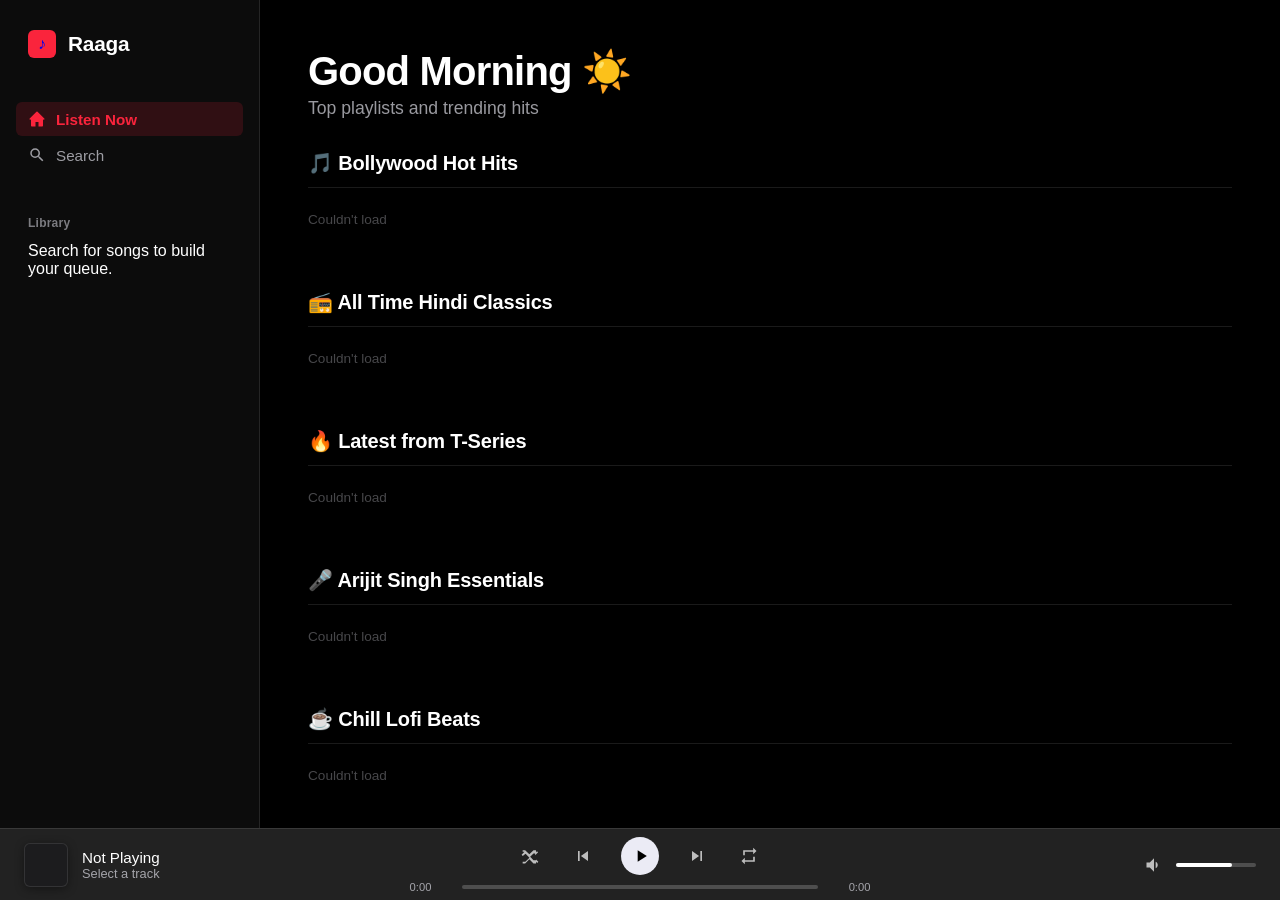
==== commit 2c3d5226: "major update" ====
--- a/index.html
+++ b/index.html
@@ -3,448 +3,14 @@
 <head>
 <meta charset="UTF-8"/>
 <meta name="viewport" content="width=device-width, initial-scale=1.0, viewport-fit=cover"/>
-  <meta name="mobile-web-app-capable" content="yes">
+<meta name="mobile-web-app-capable" content="yes">
 <meta name="apple-mobile-web-app-capable" content="yes">
 <meta name="apple-mobile-web-app-status-bar-style" content="black-translucent">
 <meta name="theme-color" content="#000000">
 <link rel="manifest" href="/manifest.json">
-  <meta name="mobile-web-app-capable" content="yes">
 <title>Raaga — Apple Music Edition</title>
 <link href="https://fonts.googleapis.com/css2?family=Plus+Jakarta+Sans:wght@400;500;600;700;800&display=swap" rel="stylesheet"/>
-<style>
-*,*::before,*::after{box-sizing:border-box;margin:0;padding:0}
-
-/* ── APPLE MUSIC COLOR PALETTE ── */
-:root{
-  --bg: #000000;
-  --surface: #1c1c1e;
-  --surface-hover: #2c2c2e;
-  --glass-bg: rgba(28, 28, 30, 0.65);
-  --glass-border: rgba(255, 255, 255, 0.08);
-  --accent: #fa243c; /* Apple Music Red */
-  --accent-glow: rgba(250, 36, 60, 0.3);
-  --text: #ffffff;
-  --text-dim: #ebebf599; /* iOS secondary label */
-  --text-muted: #ebebf54d; /* iOS tertiary label */
-  --player-h: 84px;
-  --nav-w: 240px;
-  --radius: 12px;
-}
-html,body{height:100%}
-body{
-  background:var(--bg); color:var(--text); 
-  font-family:'Plus Jakarta Sans', -apple-system, BlinkMacSystemFont, sans-serif;
-  overflow:hidden; user-select:none; -webkit-tap-highlight-color:transparent;
-}
-.app{
-  display:grid; grid-template-columns:var(--nav-w) 1fr; grid-template-rows:1fr var(--player-h); 
-  height:100vh; height:100dvh; background:var(--bg);
-}
-
-/* ── SIDEBAR (macOS Style) ── */
-.sidebar{
-  grid-row:1; grid-column:1; display:flex; flex-direction:column; gap:8px; 
-  padding: 24px 16px; background: #000000; border-right: 1px solid var(--glass-border);
-  z-index: 5;
-}
-.logo{display:flex; align-items:center; gap:12px; margin-bottom:2rem; padding: 0 8px; text-decoration:none}
-.logo-icon{
-  width:32px; height:32px; background:var(--accent); border-radius:8px; 
-  display:flex; align-items:center; justify-content:center; font-size:18px; 
-  flex-shrink:0; box-shadow: 0 4px 12px var(--accent-glow);
-}
-.logo-text{font-size:1.4rem; font-weight:800; letter-spacing:-0.03em; color:var(--text)}
-
-nav{display:flex; flex-direction:column; gap:4px}
-.nav-btn{
-  display:flex; align-items:center; gap:12px; padding:10px 12px; border-radius:8px; 
-  cursor:pointer; color:var(--text-dim); font-size:.9rem; font-weight:600; 
-  transition:all .2s ease; background:transparent; border:none; width:100%; text-align:left; font-family:inherit;
-}
-.nav-btn:hover{color:var(--text); background: rgba(255,255,255,0.05)}
-.nav-btn.active{color:var(--accent); background: rgba(250, 36, 60, 0.1)}
-.nav-btn svg{width:20px; height:20px; fill:currentColor; flex-shrink:0}
-
-.sidebar-lib{margin-top:2rem; padding: 0 12px; flex:1; display:flex; flex-direction:column}
-.lib-top{
-  display:flex; align-items:center; gap:8px; margin-bottom:12px; color:var(--text-muted); 
-  font-size:.75rem; font-weight:700; letter-spacing:.05em; text-transform:uppercase;
-}
-.lib-hint{font-size:.8rem; color:var(--text-muted); line-height:1.6}
-
-/* ── MAIN CONTENT ── */
-.main{
-  grid-row:1; grid-column:2; background:#000000; overflow-y:auto; overflow-x:hidden; 
-  scrollbar-width:none; position:relative; padding-bottom: 20px;
-}
-.main::-webkit-scrollbar{display:none} /* Clean Apple look */
-
-/* HOME */
-#view-home{animation:fadeIn .4s cubic-bezier(0.2, 0.8, 0.2, 1)}
-.home-hero{padding: 3rem 2.5rem 1rem;}
-.home-greeting{font-size:2.2rem; font-weight:800; letter-spacing:-0.04em; line-height:1.15; margin-bottom:4px}
-.home-sub{font-size:1rem; color:var(--text-dim); font-weight:500}
-.home-body{padding: 1rem 2.5rem 4rem}
-
-.sec-block{margin-bottom:2.5rem}
-.sec-head{display:flex; align-items:baseline; justify-content:space-between; margin-bottom:1.2rem; border-bottom: 1px solid var(--glass-border); padding-bottom: 8px;}
-.sec-title{font-size:1.2rem; font-weight:700; letter-spacing:-0.02em}
-.see-all{
-  font-size:.8rem; font-weight:600; color:var(--accent); cursor:pointer; 
-  background:none; border:none; font-family:inherit; transition:opacity .15s; padding:0;
-}
-.see-all:hover{opacity:0.7}
-.sec-scroll{display:flex; gap:16px; overflow-x:auto; padding-bottom:10px; scrollbar-width:none; -webkit-overflow-scrolling:touch}
-.sec-scroll::-webkit-scrollbar{display:none}
-
-/* MUSIC CARD (Apple Style) */
-.mcard{flex-shrink:0; width:160px; cursor:pointer; transition:transform 0.2s ease;}
-.mcard:active{transform:scale(0.96)}
-.mcard-art{
-  position:relative; width:160px; height:160px; border-radius:var(--radius); overflow:hidden; 
-  background:var(--surface); margin-bottom:12px; border: 1px solid var(--glass-border);
-  box-shadow: 0 8px 24px rgba(0,0,0,0.4); transition:box-shadow .3s ease;
-}
-.mcard:hover .mcard-art{box-shadow: 0 12px 32px rgba(0,0,0,0.6)}
-.mcard-img{width:100%; height:100%; object-fit:cover; display:block; transition:transform .4s ease}
-.mcard:hover .mcard-img{transform:scale(1.04)}
-
-/* The Play Overlay */
-.mcard-overlay{
-  position:absolute; bottom:8px; right:8px; width:36px; height:36px; 
-  background:rgba(0,0,0,0.6); backdrop-filter:blur(10px); -webkit-backdrop-filter:blur(10px);
-  border-radius:50%; display:flex; align-items:center; justify-content:center; 
-  opacity:0; transform:scale(0.9); transition:all .2s ease;
-}
-.mcard:hover .mcard-overlay, .mcard.playing .mcard-overlay{opacity:1; transform:scale(1)}
-.mcard-overlay svg{fill:#fff; width:16px; height:16px; margin-left: 2px;}
-
-.mcard-title{font-size:.9rem; font-weight:600; white-space:nowrap; overflow:hidden; text-overflow:ellipsis; color:var(--text);}
-.mcard.playing .mcard-title{color:var(--accent)}
-.mcard-artist{font-size:.8rem; color:var(--text-dim); white-space:nowrap; overflow:hidden; text-overflow:ellipsis; margin-top:2px}
-
-/* SHIMMER */
-.shimmer-art{background:var(--surface); animation:pulse 1.5s infinite alternate}
-.shimmer-line{height:12px; border-radius:6px; margin-bottom:8px; background:var(--surface); animation:pulse 1.5s infinite alternate}
-.shimmer-line.w80{width:80%}.shimmer-line.w55{width:55%; height:10px}
-@keyframes pulse{from{opacity:0.6}to{opacity:1}}
-
-/* SEARCH (Apple Style) */
-#view-search{animation:fadeIn .3s ease}
-.search-wrap{padding:3rem 2.5rem 2rem}
-.search-box{position:relative; max-width:500px; margin-bottom:2rem}
-.search-box input{
-  width:100%; background:var(--surface); border:1px solid var(--glass-border); 
-  border-radius:12px; padding:16px 20px 16px 50px; color:var(--text); 
-  font-family:'Plus Jakarta Sans', sans-serif; font-size:1rem; font-weight:500; 
-  outline:none; transition:all .2s ease;
-}
-.search-box input:focus{background:#252527; border-color:rgba(255,255,255,0.2); box-shadow: 0 4px 20px rgba(0,0,0,0.3)}
-.search-box input::placeholder{color:var(--text-muted)}
-.s-icon{position:absolute; left:18px; top:50%; transform:translateY(-50%); color:var(--text-dim); pointer-events:none; width:20px; height:20px}
-
-.r-header{font-size:1.5rem; font-weight:700; letter-spacing:-0.02em; margin-bottom:1.5rem; border-bottom: 1px solid var(--glass-border); padding-bottom: 10px;}
-#status{color:var(--text-dim); font-size:.9rem; padding:4rem 0; text-align:center; display:flex; flex-direction:column; align-items:center; gap:12px}
-.status-icon{font-size:3rem; opacity:.2}
-.results-list{display:flex; flex-direction:column; gap:4px}
-
-/* TRACK ROWS (List style) */
-.trow{
-  display:grid; grid-template-columns:36px 48px 1fr auto; align-items:center; gap:14px; 
-  padding:8px 12px; border-radius:8px; cursor:pointer; transition:background .15s; 
-  border-bottom: 1px solid transparent; animation:fadeUp .3s ease both;
-}
-.trow:hover{background:var(--surface)}
-.trow.playing{background: rgba(250, 36, 60, 0.08)}
-.tnum{text-align:right; font-size:.85rem; color:var(--text-muted); font-variant-numeric:tabular-nums; position:relative}
-.tnum .n{transition:opacity .15s}
-.tnum .pb{position:absolute; inset:0; display:flex; align-items:center; justify-content:center; opacity:0; transition:opacity .15s; font-size:12px}
-.trow:hover .tnum .n{opacity:0}.trow:hover .tnum .pb{opacity:1}
-.trow.playing .tnum .n{opacity:0}.trow.playing .tnum .pb{opacity:1; color:var(--accent)}
-.tthumb{width:48px; height:48px; border-radius:6px; object-fit:cover; background:var(--surface); display:block; border: 1px solid var(--glass-border);}
-.tinfo{min-width:0}
-.ttitle{font-size:.95rem; font-weight:500; white-space:nowrap; overflow:hidden; text-overflow:ellipsis;}
-.trow.playing .ttitle{color:var(--accent)}
-.tartist{font-size:.8rem; color:var(--text-dim); margin-top:2px; white-space:nowrap; overflow:hidden; text-overflow:ellipsis}
-
-/* Equalizer Animation */
-.eq{display:none; align-items:flex-end; gap:3px; height:16px}
-.trow.playing .eq{display:flex}
-.eqb{width:3px; background:var(--accent); border-radius:2px; animation:eqb .6s ease-in-out infinite alternate}
-.eqb:nth-child(1){height:40%; animation-delay:0s}.eqb:nth-child(2){height:100%; animation-delay:.15s}.eqb:nth-child(3){height:60%; animation-delay:.3s}
-@keyframes eqb{from{transform:scaleY(.3)}to{transform:scaleY(1)}}
-
-/* ── BOTTOM PLAYER (Floating Glass) ── */
-.player{
-  grid-row:2; grid-column:1/-1; background:var(--glass-bg); 
-  backdrop-filter: saturate(180%) blur(24px); -webkit-backdrop-filter: saturate(180%) blur(24px);
-  border-top:1px solid var(--glass-border); display:flex; align-items:center; 
-  padding:0 24px; gap:1rem; height:var(--player-h); z-index:100; cursor:pointer;
-}
-.p-left{display:flex; align-items:center; gap:14px; width:30%; min-width: 200px; flex-shrink:0}
-#p-thumb{width:48px; height:48px; border-radius:6px; object-fit:cover; background:var(--surface); border:1px solid var(--glass-border); display:block; box-shadow: 0 4px 10px rgba(0,0,0,0.3)}
-.p-meta{min-width:0}
-#p-title{font-size:.9rem; font-weight:600; white-space:nowrap; overflow:hidden; text-overflow:ellipsis; margin-bottom:2px}
-#p-artist{font-size:.75rem; color:var(--text-dim); white-space:nowrap; overflow:hidden; text-overflow:ellipsis}
-
-.p-center{flex:1; display:flex; flex-direction:column; align-items:center; justify-content: center; gap:8px}
-.p-ctrls{display:flex; align-items:center; gap:24px}
-.cbtn{
-  background:none; border:none; color:var(--text-dim); cursor:pointer; 
-  display:flex; align-items:center; justify-content:center; transition:all .15s; padding:4px;
-}
-.cbtn:hover{color:var(--text); transform:scale(1.05)}.cbtn svg{width:18px; height:18px; fill:currentColor}
-.cbtn.pp{width:40px; height:40px; background:var(--text); border-radius:50%; color:#000; box-shadow: 0 4px 12px rgba(255,255,255,0.1)}
-.cbtn.pp:hover{background:#e0e0e0; transform:scale(1.04)}.cbtn.pp svg{width:20px; height:20px; fill:#000; margin-left: 2px;}
-
-.prog-wrap{display:flex; align-items:center; gap:10px; width:100%; max-width:600px}
-.tlabel{font-size:.65rem; color:var(--text-dim); font-variant-numeric:tabular-nums; flex-shrink:0; width:36px; font-weight:500;}
-.tlabel.r{text-align:right}
-.prog-bar{flex:1; height:4px; background:rgba(255,255,255,.1); border-radius:2px; cursor:pointer; transition:height .15s; position:relative}
-.prog-bar:hover{height:6px}
-.prog-fill{height:100%; background:var(--text); border-radius:2px; width:0%; transition:background .15s; pointer-events:none; position:relative;}
-.prog-bar:hover .prog-fill{background:var(--accent)}
-.prog-fill::after{
-  content:''; position:absolute; right:-6px; top:50%; transform:translateY(-50%) scale(0); 
-  width:12px; height:12px; background:#fff; border-radius:50%; transition:transform .15s;
-  box-shadow: 0 0 4px rgba(0,0,0,0.5);
-}
-.prog-bar:hover .prog-fill::after{transform:translateY(-50%) scale(1)}
-
-.p-right{width:30%; min-width:150px; flex-shrink:0; display:flex; align-items:center; justify-content:flex-end; gap:12px}
-.vol-wrap{display:flex; align-items:center; gap:8px}
-.vol-bar{width:90px; height:4px; background:rgba(255,255,255,.1); border-radius:2px; cursor:pointer; transition:height .15s}
-.vol-bar:hover{height:6px}
-.vol-fill{height:100%; background:var(--text-dim); border-radius:2px; width:70%}
-.vol-bar:hover .vol-fill{background:var(--text)}
-
-/* Mobile Bottom Nav */
-.mob-nav{display:none}
-
-/* ── NOW PLAYING OVERLAY (Apple Music Style Fullscreen) ── */
-.np-overlay{
-  position:fixed; inset:0; z-index:2000; display:flex; align-items:center; justify-content:center; 
-  padding:20px; opacity:0; visibility:hidden; pointer-events:none; transition:all .4s cubic-bezier(0.2, 0.8, 0.2, 1);
-}
-.np-overlay.open{opacity:1; visibility:visible; pointer-events:all}
-
-/* The Blurred Ambient Background */
-.np-backdrop{
-  position:absolute; inset:0; background:rgba(0,0,0,0.5); 
-  backdrop-filter:saturate(200%) blur(60px); -webkit-backdrop-filter:saturate(200%) blur(60px);
-}
-.np-backdrop-img{
-  position:absolute; inset:0; width:100%; height:100%; object-fit:cover; 
-  opacity:0.3; filter:blur(40px); transform:scale(1.1);
-}
-
-.np-panel{
-  position:relative; width:100%; max-width: 500px; /* Slimmer, phone-like proportions even on desktop */
-  background:transparent; display:flex; flex-direction:column;
-  transform:translateY(40px) scale(0.95); transition:all .4s cubic-bezier(0.2, 0.8, 0.2, 1);
-  height: 90vh; max-height: 850px;
-}
-.np-overlay.open .np-panel{transform:translateY(0) scale(1)}
-
-/* Header buttons */
-.np-close{
-  position:absolute; top:0; left:0; width:40px; height:40px; border:none; border-radius:50%; 
-  background:rgba(255,255,255,.1); color:var(--text); cursor:pointer; z-index:10; 
-  display:flex; align-items:center; justify-content:center; transition:background .2s; backdrop-filter:blur(10px);
-}
-.np-close:hover{background:rgba(255,255,255,.2)}.np-close svg{width:20px; height:20px; fill:currentColor; transform:rotate(-90deg)}
-
-.np-fs-btn{
-  position:absolute; top:0; right:0; width:40px; height:40px; border:none; border-radius:50%; 
-  background:rgba(255,255,255,.1); color:var(--text); cursor:pointer; z-index:10; 
-  display:flex; align-items:center; justify-content:center; transition:background .2s; backdrop-filter:blur(10px);
-}
-.np-fs-btn:hover{background:rgba(255,255,255,.2)}.np-fs-btn svg{width:18px; height:18px; fill:currentColor}
-
-/* Fullscreen state overrides */
-.np-overlay.fullscreen{padding:0}
-.np-overlay.fullscreen .np-panel{max-width:100%; height:100vh; max-height:100vh;}
-.np-overlay.fullscreen .np-art-wrap{margin-top:0; border-radius:0; height:100%; max-height:none;}
-.np-overlay.fullscreen .np-bottom{position:absolute; bottom:0; left:0; right:0; background:linear-gradient(to top, rgba(0,0,0,0.9) 0%, transparent 100%); padding-bottom:40px;}
-.np-overlay.fullscreen .np-close{top: 20px; left: 20px;}
-.np-overlay.fullscreen .np-fs-btn{top: 20px; right: 20px;}
-.fs-expand{display:flex}.fs-compress{display:none}
-.np-overlay.fullscreen .fs-expand{display:none}.np-overlay.fullscreen .fs-compress{display:flex}
-
-/* ── BIG ART AREA ── */
-.np-art-wrap{
-  position:relative; width:100%; aspect-ratio:1/1; max-height: 50vh; 
-  margin-top: 60px; border-radius:16px; overflow:hidden; background:#111; 
-  box-shadow: 0 30px 60px rgba(0,0,0,0.6); transition:all .4s cubic-bezier(0.2, 0.8, 0.2, 1);
-}
-/* Video mode changes the aspect ratio */
-.np-art-wrap.video-mode { aspect-ratio: 16/9; margin-top: auto; margin-bottom: auto;}
-
-/* THE INVISIBLE SHIELD */
-#yt-player-frame{
-  position:absolute; inset:0; width:100%; height:100%; border:none; 
-  background:#000; display:block; z-index:1; pointer-events:none; 
-}
-#np-art-cover{
-  position:absolute; inset:0; z-index:2; width:100%; height:100%; 
-  object-fit:cover; transition:opacity .4s ease; opacity:1; pointer-events:none;
-}
-.np-art-wrap.video-mode #np-art-cover{opacity:0}
-
-/* Video Toggle Pill */
-.art-pill{
-  position:absolute; top:-40px; right:50px; z-index:10;
-  display:inline-flex; align-items:center; gap:6px; padding:8px 16px;
-  background:rgba(255,255,255,0.1); color:#fff; border:none;
-  border-radius:999px; font-size:.8rem; font-weight:600; cursor:pointer; font-family:inherit;
-  transition:all .2s; backdrop-filter:blur(10px);
-}
-.art-pill:hover{background:rgba(255,255,255,0.2)}
-.art-pill svg{width:14px; height:14px; fill:currentColor; flex-shrink:0}
-.art-pill.on{background:var(--text); color:#000}
-
-/* Bottom Panel UI */
-.np-bottom{display:flex; flex-direction:column; justify-content:flex-end; flex:1; padding-bottom:20px; margin-top:30px;}
-.np-info{display:flex; flex-direction:column; align-items:flex-start; margin-bottom: 24px;}
-.np-song-title{font-size:1.6rem; font-weight:800; letter-spacing:-0.03em; white-space:nowrap; overflow:hidden; text-overflow:ellipsis; width:100%; text-align:left;}
-.np-song-artist{font-size:1.1rem; color:var(--text-dim); margin-top:4px; font-weight:500; white-space:nowrap; overflow:hidden; text-overflow:ellipsis; width:100%; text-align:left;}
-
-.np-prog-wrap{display:flex; flex-direction:column; gap:8px; width:100%; margin-bottom: 30px;}
-.np-prog-bar{width:100%; height:6px; background:rgba(255,255,255,.15); border-radius:3px; cursor:pointer; position:relative;}
-.np-prog-fill{height:100%; background:var(--text); border-radius:3px; width:0%; pointer-events:none;}
-.np-times{display:flex; justify-content:space-between; width:100%;}
-.np-tlabel{font-size:.7rem; color:var(--text-dim); font-variant-numeric:tabular-nums; font-weight:600;}
-
-.np-ctrls{display:flex; align-items:center; justify-content:center; gap:40px; width:100%;}
-.np-cbtn{background:none; border:none; color:var(--text); cursor:pointer; display:flex; align-items:center; justify-content:center; transition:all .2s;}
-.np-cbtn:hover{transform:scale(1.1); color:#fff}
-.np-cbtn svg{width:32px; height:32px; fill:currentColor}
-.np-cbtn.pp{width:72px; height:72px; background:var(--text); border-radius:50%; color:#000; box-shadow: 0 10px 30px rgba(255,255,255,0.2)}
-.np-cbtn.pp:hover{background:#e0e0e0; transform:scale(1.05)}.np-cbtn.pp svg{width:34px; height:34px; fill:#000; margin-left:4px}
-
-/* ANIMATIONS */
-@keyframes fadeUp{from{opacity:0; transform:translateY(12px)}to{opacity:1; transform:translateY(0)}}
-@keyframes fadeIn{from{opacity:0}to{opacity:1}}
-
-/* TABLET */
-@media(max-width:900px){
-  :root{--nav-w:72px}
-  .sidebar{padding: 24px 8px; align-items:center;}
-  .logo-text, .lib-top span:not(svg), .lib-hint, .nav-btn span{display:none}
-  .logo{justify-content:center; margin-bottom:2rem; padding:0;}
-  .nav-btn{justify-content:center; padding:12px}
-  .sidebar-lib{padding:0; margin-top:2rem; align-items:center}.lib-top{justify-content:center; margin-bottom:0}
-  .p-left{width:auto}.p-right{display:none} /* Hide volume on tablet */
-  #p-title, #p-artist{max-width:120px}.tlabel{display:none}
-  .home-hero{padding: 2rem 1.5rem 1rem}.home-body{padding: 1rem 1.5rem 2rem}
-  .search-wrap{padding:2rem 1.5rem}
-}
-
-/* MOBILE (Bottom Tabs) */
-@media(max-width:640px){
-  :root{--player-h:76px}
-  .app{grid-template-columns:1fr; grid-template-rows:1fr var(--player-h) 60px; padding:0; background:var(--bg)}
-  .sidebar{display:none}
-  .main{grid-row:1; grid-column:1;}
-
-  /* Player bar */
-  .player{
-    grid-row:2; grid-column:1; background:var(--glass-bg); padding:0 16px;
-    border-top:1px solid var(--glass-border); position:relative; overflow:hidden;
-  }
-  .player::before{
-    content:''; position:absolute; top:0; left:0; height:2px;
-    width:var(--mob-prog,0%); background:var(--accent);
-    pointer-events:none; transition:width .5s linear; z-index:10;
-  }
-  .p-center{display:none}
-  .p-left{flex:1; width:auto}
-  .p-right{width:auto; display:flex; padding-right:4px;}
-  .p-right .vol-wrap{display:none}
-  .cbtn.shuffle,.cbtn.prev,.cbtn.repeat{display:none}
-  #p-thumb{width:48px; height:48px; border-radius:8px}
-  #mob-pp-btn{display:flex !important}
-
-  /* Bottom nav — side by side */
-  .mob-nav{
-    display:flex; flex-direction:row; grid-row:3; grid-column:1;
-    background:var(--glass-bg);
-    backdrop-filter:saturate(180%) blur(24px); -webkit-backdrop-filter:saturate(180%) blur(24px);
-    border-top:1px solid var(--glass-border);
-  }
-  .mnbtn{
-    flex:1; display:flex; flex-direction:column; align-items:center; justify-content:center; gap:3px;
-    background:none; border:none; color:var(--text-muted); font-family:'Plus Jakarta Sans',sans-serif;
-    font-size:.65rem; font-weight:600; cursor:pointer; transition:color .2s; padding:6px 0;
-  }
-  .mnbtn.active{color:var(--accent)}
-  .mnbtn svg{width:22px; height:22px; fill:currentColor}
-
-  /* Home */
-  .home-hero{padding:1.2rem 1rem 0.6rem}
-  .home-greeting{font-size:1.7rem}
-  .home-body{padding:.5rem 1rem 2rem}
-  .sec-head{border-bottom:none; padding-bottom:0; margin-bottom:.6rem}
-  .sec-title{font-size:1rem}
-
-  /* Small cards + horizontal scroll per section */
-  .sec-scroll{
-    display:flex !important;
-    flex-wrap:nowrap !important;
-    overflow-x:auto !important;
-    gap:10px !important;
-    padding-bottom:8px;
-    -webkit-overflow-scrolling:touch;
-    scroll-snap-type:x mandatory;
-  }
-  .mcard{
-    width:110px !important;
-    flex-shrink:0 !important;
-    scroll-snap-align:start;
-  }
-  .mcard-art{
-    width:110px !important;
-    height:110px !important;
-  }
-  .mcard-title{font-size:.78rem}
-  .mcard-artist{font-size:.7rem}
-  /* Always show play overlay on mobile */
-  .mcard .mcard-overlay{opacity:1 !important; transform:scale(1) !important}
-
-  /* Now Playing */
-  .np-panel{height:100%; max-height:none; padding-top:20px;}
-  .np-art-wrap{max-height:42vh;}
-  .np-song-title{font-size:1.4rem}
-
-  /* Search rows */
-  .trow{grid-template-columns:48px 1fr auto !important; gap:12px; padding:8px 4px}
-  .tnum{display:none !important}
-}
-
-  /* --- High-Performance Smooth Animations --- */
-
-.np-overlay {
-  /* This makes the slide-up animation feel like a premium spring */
-  transition: transform 0.4s cubic-bezier(0.32, 0.72, 0, 1) !important;
-}
-
-.mcard {
-  /* This prepares the card for the click animation */
-  transition: transform 0.2s ease !important;
-  cursor: pointer;
-}
-
-.mcard:active {
-  /* This makes the card shrink slightly when you touch it */
-  transform: scale(0.95) !important;
-}
-
-.np-backdrop {
-  /* This makes the background blur fade in instead of snapping */
-  transition: opacity 0.5s ease;
-}
-  
-</style>
+<link rel="stylesheet" href="style.css">
 </head>
 <body>
 <div class="app">
@@ -455,11 +21,11 @@
       <span class="logo-text">Raaga</span>
     </a>
     <nav>
-      <button class="nav-btn active" id="nav-home" onclick="showHome()">
+      <button class="nav-btn active" id="nav-home">
         <svg viewBox="0 0 24 24"><path d="M12.72 2.28a1 1 0 0 0-1.44 0l-9 9a1 1 0 0 0 1.44 1.44L4 12.41V21a1 1 0 0 0 1 1h5v-6h4v6h5a1 1 0 0 0 1-1v-8.59l.28.27a1 1 0 0 0 1.44-1.44z"/></svg>
         <span>Listen Now</span>
       </button>
-      <button class="nav-btn" id="nav-search" onclick="showSearch()">
+      <button class="nav-btn" id="nav-search">
         <svg viewBox="0 0 24 24"><path d="M15.5 14h-.79l-.28-.27A6.47 6.47 0 0 0 16 9.5 6.5 6.5 0 1 0 9.5 16c1.61 0 3.09-.59 4.23-1.57l.27.28v.79l5 4.99L20.49 19zm-6 0C7.01 14 5 11.99 5 9.5S7.01 5 9.5 5 14 7.01 14 9.5 11.99 14 9.5 14z"/></svg>
         <span>Search</span>
       </button>
@@ -500,11 +66,11 @@
   </main>
 
   <nav class="mob-nav">
-    <button class="mnbtn active" id="mob-home" onclick="showHome()">
+    <button class="mnbtn active" id="mob-home">
       <svg viewBox="0 0 24 24"><path d="M12.72 2.28a1 1 0 0 0-1.44 0l-9 9a1 1 0 0 0 1.44 1.44L4 12.41V21a1 1 0 0 0 1 1h5v-6h4v6h5a1 1 0 0 0 1-1v-8.59l.28.27a1 1 0 0 0 1.44-1.44z"/></svg>
       Listen Now
     </button>
-    <button class="mnbtn" id="mob-search" onclick="showSearch()">
+    <button class="mnbtn" id="mob-search">
       <svg viewBox="0 0 24 24"><path d="M15.5 14h-.79l-.28-.27A6.47 6.47 0 0 0 16 9.5 6.5 6.5 0 1 0 9.5 16c1.61 0 3.09-.59 4.23-1.57l.27.28v.79l5 4.99L20.49 19zm-6 0C7.01 14 5 11.99 5 9.5S7.01 5 9.5 5 14 7.01 14 9.5 11.99 14 9.5 14z"/></svg>
       Search
     </button>
@@ -536,7 +102,7 @@
       </div>
     </div>
     <div class="p-right">
-      <button class="cbtn pp" id="mob-pp-btn" style="display:none" onclick="event.stopPropagation(); if(ytPlayer){isPlaying?ytPlayer.pauseVideo():ytPlayer.playVideo()}">
+      <button class="cbtn pp" id="mob-pp-btn" style="display:none">
         <svg viewBox="0 0 24 24"><path d="M8 5v14l11-7z"/></svg>
       </button>
       <div class="vol-wrap">
@@ -546,7 +112,9 @@
     </div>
   </div>
 
-</div><div class="np-overlay" id="np-overlay">
+</div>
+
+<div class="np-overlay" id="np-overlay">
   <img id="np-bg-img" class="np-backdrop-img" src=""/>
   <div class="np-backdrop" id="np-backdrop"></div>
   
@@ -599,556 +167,6 @@
 </div>
 
 <script src="https://www.youtube.com/iframe_api"></script>
-<script>
-const API = 'https://new-youtube-o7cl.onrender.com';
-
-// Update these with curated playlists or your previous queries
-const HOME_SECTIONS = [
-  { 
-    id: 'bollywood', 
-    title: '🎵 Bollywood Hot Hits',       
-    type: 'search', 
-    // Using search guarantees a fresh, mixed list of distinct songs
-    value: 'latest bollywood songs 2024 "Provided to YouTube"' 
-  },
-  { 
-    id: 'classics', 
-    title: '📻 All Time Hindi Classics',       
-    type: 'search', 
-    value: 'best 90s hindi romantic songs "Provided to YouTube"' 
-  },
-  { 
-    id: 'tseries', 
-    title: '🔥 Latest from T-Series',          
-    type: 'playlist', 
-    // This is your working T-Series playlist!
-    value: 'UUq-Fj5jknLsUf-MWSy4_brA' 
-  },
-  { 
-    id: 'arijit', 
-    title: '🎤 Arijit Singh Essentials',          
-    type: 'search', 
-    value: 'arijit singh best songs "Provided to YouTube"' 
-  },
-  { 
-    id: 'lofi', 
-    title: '☕ Chill Lofi Beats',          
-    type: 'playlist', 
-    // Lofi Girl Official Uploads
-    value: 'UUSJ4gkVC6NrvII8umztf0Ow' 
-  }
-];
-
-/* ── DOM refs ── */
-const resultsEl    = document.getElementById('results');
-const statusEl     = document.getElementById('status');
-const secHeader    = document.getElementById('section-header');
-const secTitle     = document.getElementById('section-title');
-const pThumb       = document.getElementById('p-thumb');
-const pTitle       = document.getElementById('p-title');
-const pArtist      = document.getElementById('p-artist');
-const progFill     = document.getElementById('prog-fill');
-const progBar      = document.getElementById('prog-bar');
-const tCur         = document.getElementById('t-cur');
-const tTot         = document.getElementById('t-tot');
-const ppBtn        = document.getElementById('pp-btn');
-const playIcon     = document.getElementById('play-icon');
-const pauseIcon    = document.getElementById('pause-icon');
-const nextBtn      = document.getElementById('next-btn');
-const prevBtn      = document.getElementById('prev-btn');
-const volBar       = document.getElementById('vol-bar');
-const volFill      = document.getElementById('vol-fill');
-const playerBar    = document.getElementById('player-bar');
-const npOverlay    = document.getElementById('np-overlay');
-const npBackdrop   = document.getElementById('np-backdrop');
-const npBgImg      = document.getElementById('np-bg-img'); // New blurred background
-const npCloseBtn   = document.getElementById('np-close-btn');
-const npArtWrap    = document.getElementById('np-art-wrap');
-const npArtCover   = document.getElementById('np-art-cover');
-const npSongTitle  = document.getElementById('np-song-title');
-const npSongArtist = document.getElementById('np-song-artist');
-const npProgFill   = document.getElementById('np-prog-fill');
-const npProgBar    = document.getElementById('np-prog-bar');
-const npTCur       = document.getElementById('np-t-cur');
-const npTTot       = document.getElementById('np-t-tot');
-const npPpBtn      = document.getElementById('np-pp-btn');
-const npPlayIcon   = document.getElementById('np-play-icon');
-const npPauseIcon  = document.getElementById('np-pause-icon');
-const npNextBtn    = document.getElementById('np-next-btn');
-const npPrevBtn    = document.getElementById('np-prev-btn');
-const vidToggleBtn = document.getElementById('vid-toggle-btn');
-const vidLabel     = document.getElementById('vid-label');
-const vidIconVideo = document.getElementById('vid-icon-video');
-const vidIconAudio = document.getElementById('vid-icon-audio');
-
-/* ── State ── */
-let tracks = [], currentIdx = -1, isPlaying = false;
-let progTimer = null, duration = 0;
-let ytPlayer = null, ytReady = false;
-let activeEl = null, queueEl = null;
-let currentItem = null;
-let videoMode = false, panelOpen = false;
-let currentVolume = 70;
-
-/* ── YT IFrame API ── */
-window.onYouTubeIframeAPIReady = () => {
-  ytReady = true;
-  ytPlayer = new YT.Player('yt-player-frame', {
-    width: '100%', height: '100%',
-    // Native controls remain ON for video mode override
-    playerVars: { autoplay:0, playsinline:1, controls:1, rel:0, modestbranding:1 },
-    events: {
-      onReady(e){
-        e.target.setVolume(currentVolume);
-      },
-      onStateChange(e){
-        const S = YT.PlayerState;
-        if(e.data === S.PLAYING){
-          isPlaying = true; showPauseAll();
-          try{ duration = ytPlayer.getDuration(); updateTotLabel(); }catch(_){}
-          startLoop();
-        }
-        if(e.data === S.PAUSED) { isPlaying = false; showPlayAll(); stopLoop(); }
-        if(e.data === S.ENDED)  { playNext(); }
-      }
-    }
-  });
-};
-
-/* ── UI helpers ── */
-function fmt(s){ s=Math.floor(s||0); return `${Math.floor(s/60)}:${String(s%60).padStart(2,'0')}`; }
-
-function showPlayAll(){
-  playIcon.style.display=''; pauseIcon.style.display='none';
-  npPlayIcon.style.display=''; npPauseIcon.style.display='none';
-  const mobIcon = document.getElementById('mob-pp-btn');
-  if(mobIcon) mobIcon.innerHTML = '<svg viewBox="0 0 24 24"><path d="M8 5v14l11-7z"/></svg>';
-}
-
-function showPauseAll(){
-  playIcon.style.display='none'; pauseIcon.style.display='';
-  npPlayIcon.style.display='none'; npPauseIcon.style.display='';
-  const mobIcon = document.getElementById('mob-pp-btn');
-  if(mobIcon) mobIcon.innerHTML = '<svg viewBox="0 0 24 24"><path d="M6 19h4V5H6v14zm8-14v14h4V5h-4z"/></svg>';
-}
-
-function updateTotLabel(){
-  const d = fmt(duration);
-  tTot.textContent = d; npTTot.textContent = d;
-}
-
-function setNav(v){
-  ['home','search'].forEach(n=>{
-    document.getElementById('nav-'+n).classList.toggle('active',v===n);
-    document.getElementById('mob-'+n).classList.toggle('active',v===n);
-  });
-}
-
-function showHome(){
-  document.getElementById('view-home').style.display='';
-  document.getElementById('view-search').style.display='none';
-  setNav('home');
-  document.getElementById('main').scrollTo({top:0,behavior:'smooth'});
-}
-
-function showSearch(){
-  document.getElementById('view-home').style.display='none';
-  document.getElementById('view-search').style.display='';
-  setNav('search');
-  setTimeout(()=>document.getElementById('search-input').focus(),80);
-}
-
-/* ── Progress loop ── */
-function startLoop(){
-  stopLoop();
-  progTimer = setInterval(()=>{
-    if(!ytPlayer?.getCurrentTime) return;
-    const t = ytPlayer.getCurrentTime();
-    if(!duration) try{ duration=ytPlayer.getDuration(); updateTotLabel(); }catch(_){}
-    const pct = duration > 0 ? (t/duration)*100 : 0;
-    progFill.style.width = pct+'%'; npProgFill.style.width = pct+'%';
-    playerBar.style.setProperty('--mob-prog', pct+'%');
-    const f = fmt(t);
-    tCur.textContent = f; npTCur.textContent = f;
-  }, 500);
-}
-function stopLoop(){ if(progTimer){ clearInterval(progTimer); progTimer=null; } }
-
-/* ── Home sections & API ── */
-function buildShimmerSection(sec){
-  const body = document.getElementById('home-body');
-  const block = document.createElement('div');
-  block.className='sec-block'; block.id=`blk-${sec.id}`;
-  block.innerHTML=`
-    <div class="sec-head">
-      <span class="sec-title">${sec.title}</span>
-    </div>
-    <div class="sec-scroll" id="scr-${sec.id}">
-      ${Array(7).fill(0).map(()=>`
-        <div class="mcard">
-          <div class="mcard-art shimmer-art"></div>
-          <div class="shimmer-line w80"></div>
-          <div class="shimmer-line w55"></div>
-        </div>`).join('')}
-    </div>`;
-  body.appendChild(block);
-}
-
-function parseTitleArtist(raw){
-  const p=raw.split(' - ');
-  return p.length>1?{artist:p[0],title:p.slice(1).join(' - ')}:{artist:'',title:raw};
-}
-
-function populateSection(sec,items){
-  const scrollEl=document.getElementById(`scr-${sec.id}`);
-  if(!scrollEl) return;
-  scrollEl.innerHTML='';
-  items.forEach((item,i)=>{
-    const {title,artist}=parseTitleArtist(item.title||'');
-    const card=document.createElement('div');
-    card.className='mcard';
-    card.innerHTML=`
-      <div class="mcard-art">
-        <img class="mcard-img" src="${item.thumbnail||''}" onerror="this.style.opacity=0" alt=""/>
-        <div class="mcard-overlay"><svg viewBox="0 0 24 24"><path d="M8 5v14l11-7z"/></svg></div>
-      </div>
-      <div class="mcard-title">${title}</div>
-      <div class="mcard-artist">${artist}</div>`;
-    card.addEventListener('click',()=>{ tracks=items; playFromSection(items,i,card,scrollEl); });
-    scrollEl.appendChild(card);
-  });
-}
-
-async function loadSection(sec, delay){
-  await new Promise(r => setTimeout(r, delay));
-  try {
-    let endpoint = '';
-    if (sec.type === 'playlist') {
-      endpoint = `${API}/playlist?id=${sec.value}`;
-    } else {
-      endpoint = `${API}/search?q=${encodeURIComponent(sec.value)}`;
-    }
-    const res = await fetch(endpoint);
-    const data = await res.json();
-    if(data?.length) populateSection(sec, data);
-    else document.getElementById(`scr-${sec.id}`).innerHTML='<span style="color:var(--text-muted);font-size:.8rem;padding:.5rem 0;display:block">Nothing found</span>';
-  } catch {
-    document.getElementById(`scr-${sec.id}`).innerHTML='<span style="color:var(--text-muted);font-size:.8rem;padding:.5rem 0;display:block">Couldn\'t load</span>';
-  }
-}
-
-function initHome(){
-  document.getElementById('home-body').innerHTML='';
-  const h=new Date().getHours();
-  const greet=h<5?'Late Night 🌙':h<12?'Good Morning ☀️':h<17?'Good Afternoon 🌤️':h<21?'Good Evening 🌙':'Good Night ✨';
-  const el=document.getElementById('home-greeting');
-  if(el) el.textContent=greet;
-  HOME_SECTIONS.forEach((sec,i)=>{ buildShimmerSection(sec); loadSection(sec,i*250); });
-}
-
-/* ── Playback Logic ── */
-function setActive(el){
-  if(activeEl) activeEl.classList.remove('playing');
-  activeEl=el; if(el) el.classList.add('playing');
-}
-function playFromSection(items,idx,cardEl,containerEl){
-  setActive(cardEl); currentIdx=idx; queueEl=containerEl; playItem(items[idx]);
-}
-function playFromRow(item,rowEl,idx){
-  setActive(rowEl); currentIdx=idx; queueEl=resultsEl; playItem(item);
-}
-
-async function playItem(item) {
-  // 1. INSTANT UI UPDATE
-  currentItem = item;
-  updateMediaSession(item);
-  const {title, artist} = parseTitleArtist(item.title || '');
-
-  pThumb.src = item.thumbnail || '';
-  pTitle.textContent = title || item.title;
-  pArtist.textContent = artist;
-  
-  if(npSongTitle) npSongTitle.textContent = title || item.title;
-  if(npSongArtist) npSongArtist.textContent = artist;
-  if(npArtCover) npArtCover.src = item.thumbnail || '';
-  if(npBgImg) npBgImg.src = item.thumbnail || '';
-
-  // Open the player immediately
-  openNowPlaying();
-  showPauseAll();
-
-  // 2. THE FIX: Bypass your backend's stream fetch
-  // We stop calling ${API}/stream because YouTube is blocking Render's IP.
-  // Instead, we let the YouTube IFrame handle the loading directly.
-  
-  if (ytPlayer && ytReady) {
-    // YouTube's IFrame API is much harder for them to block than your Render script
-    ytPlayer.loadVideoById({ videoId: item.videoId });
-  } else {
-    const t = setInterval(() => {
-      if (ytReady && ytPlayer) {
-        clearInterval(t);
-        ytPlayer.loadVideoById({ videoId: item.videoId });
-      }
-    }, 100);
-  }
-}
-  
-function playNext(){
-  if(currentIdx >= tracks.length-1) return;
-  currentIdx++;
-  const item = tracks[currentIdx];
-  if(queueEl){ const el=queueEl.children[currentIdx]; setActive(el||null); if(el) el.scrollIntoView({behavior:'smooth',block:'nearest'}); }
-  playItem(item);
-}
-function playPrev(){
-  if(currentIdx <= 0) return;
-  currentIdx--;
-  const item = tracks[currentIdx];
-  if(queueEl){ const el=queueEl.children[currentIdx]; setActive(el||null); if(el) el.scrollIntoView({behavior:'smooth',block:'nearest'}); }
-  playItem(item);
-}
-
-/* ── Video / audio mode override ── */
-function setVideoMode(on){
-  videoMode = on;
-  const ytFrame = document.getElementById('yt-player-frame');
-  const customControls = document.querySelector('.np-bottom');
-  const customFsBtn = document.getElementById('np-fs-btn');
-
-  if(on){
-    npArtWrap.classList.add('video-mode');
-    vidLabel.textContent='Switch to Audio';
-    vidIconVideo.style.display='none'; vidIconAudio.style.display='';
-    vidToggleBtn.classList.add('on');
-    
-    ytFrame.style.pointerEvents = 'auto'; // Remove shield
-    customControls.style.display = 'none'; // Hide Apple UI controls
-    customFsBtn.style.display = 'none'; 
-  } else {
-    npArtWrap.classList.remove('video-mode');
-    vidLabel.textContent='Switch to Video';
-    vidIconVideo.style.display=''; vidIconAudio.style.display='none';
-    vidToggleBtn.classList.remove('on');
-    
-    ytFrame.style.pointerEvents = 'none'; // Put shield back
-    customControls.style.display = 'flex'; // Restore Apple UI
-    customFsBtn.style.display = 'flex'; 
-  }
-}
-
-/* ── UI Panel Controls ── */
-function openNowPlaying(){ panelOpen=true; npOverlay.classList.add('open'); }
-function closeNowPlaying(){ panelOpen=false; npOverlay.classList.remove('open'); }
-
-ppBtn.addEventListener('click',e=>{ e.stopPropagation(); if(!ytPlayer) return; isPlaying?ytPlayer.pauseVideo():ytPlayer.playVideo(); });
-npPpBtn.addEventListener('click',e=>{ e.stopPropagation(); if(!ytPlayer) return; isPlaying?ytPlayer.pauseVideo():ytPlayer.playVideo(); });
-nextBtn.addEventListener('click',e=>{ e.stopPropagation(); playNext(); });
-prevBtn.addEventListener('click',e=>{ e.stopPropagation(); playPrev(); });
-npNextBtn.addEventListener('click',e=>{ e.stopPropagation(); playNext(); });
-npPrevBtn.addEventListener('click',e=>{ e.stopPropagation(); playPrev(); });
-
-progBar.addEventListener('click',e=>{
-  if(!ytPlayer||!duration) return;
-  const r=progBar.getBoundingClientRect();
-  ytPlayer.seekTo(((e.clientX-r.left)/r.width)*duration,true);
-});
-npProgBar.addEventListener('click',e=>{
-  if(!ytPlayer||!duration) return;
-  const r=npProgBar.getBoundingClientRect();
-  ytPlayer.seekTo(((e.clientX-r.left)/r.width)*duration,true);
-});
-
-volBar.addEventListener('click',e=>{
-  const r=volBar.getBoundingClientRect();
-  currentVolume=Math.round(Math.max(0,Math.min(1,(e.clientX-r.left)/r.width))*100);
-  volFill.style.width=currentVolume+'%';
-  if(ytPlayer?.setVolume) ytPlayer.setVolume(currentVolume);
-});
-
-playerBar.addEventListener('click',e=>{
-  if(e.target.closest('button,.prog-bar,.vol-bar')) return;
-  if(currentItem) openNowPlaying();
-});
-let _sy=0;
-playerBar.addEventListener('touchstart',e=>{_sy=e.touches[0].clientY;},{passive:true});
-playerBar.addEventListener('touchend',e=>{if(_sy-e.changedTouches[0].clientY>30&&currentItem)openNowPlaying();},{passive:true});
-let _nsy=0;
-document.querySelector('.np-panel').addEventListener('touchstart',e=>{_nsy=e.touches[0].clientY;},{passive:true});
-document.querySelector('.np-panel').addEventListener('touchend',e=>{if(e.changedTouches[0].clientY-_nsy>60&&!isFullscreen)closeNowPlaying();},{passive:true});
-
-vidToggleBtn.addEventListener('click',e=>{ e.stopPropagation(); setVideoMode(!videoMode); });
-
-/* ── Fullscreen Toggle ── */
-const npFsBtn = document.getElementById('np-fs-btn');
-let isFullscreen = false;
-
-function toggleFullscreen(){
-  isFullscreen = !isFullscreen;
-  npOverlay.classList.toggle('fullscreen', isFullscreen);
-  try{
-    if(isFullscreen){
-      const p = npOverlay.requestFullscreen?.() ?? npOverlay.webkitRequestFullscreen?.();
-      if(p?.catch) p.catch(()=>{});
-    } else {
-      const p = document.fullscreenElement ? document.exitFullscreen?.() : null;
-      if(p?.catch) p.catch(()=>{});
-    }
-  } catch(e){}
-}
-
-npFsBtn.addEventListener('click',e=>{ e.stopPropagation(); toggleFullscreen(); });
-document.addEventListener('fullscreenchange',()=>{
-  if(!document.fullscreenElement && isFullscreen){ isFullscreen=false; npOverlay.classList.remove('fullscreen'); }
-});
-
-npBackdrop.addEventListener('click', closeNowPlaying);
-npCloseBtn.addEventListener('click',()=>{ if(isFullscreen) toggleFullscreen(); else closeNowPlaying(); });
-document.addEventListener('keydown',e=>{
-  if(e.key==='Escape'){
-    if(isFullscreen){ isFullscreen=false; npOverlay.classList.remove('fullscreen'); }
-    else if(panelOpen) closeNowPlaying();
-  }
-});
-
-/* ── Master Search (Supports Text and Playlist URLs) ── */
-async function search(q, pushState=true){
-  if(!q.trim()) return;
-  if(pushState){
-    const u=new URL(location.href);
-    u.searchParams.set('q',q);
-    history.pushState({q},'',u);
-  }
-  showSearch();
-  document.getElementById('search-input').value=q;
-  resultsEl.innerHTML='';
-  statusEl.innerHTML='<div class="status-icon">⏳</div><div>Loading…</div>';
-  statusEl.style.display='flex';
-  secHeader.style.display='none';
-  tracks=[]; currentIdx=-1; queueEl=resultsEl;
-  
-  try{
-    let endpoint = '';
-    let displayTitle = '';
-
-    if (q.includes('list=')) {
-      let playlistId = '';
-      try {
-        const parsedUrl = new URL(q);
-        playlistId = parsedUrl.searchParams.get('list');
-      } catch(e) {
-        const match = q.match(/list=([a-zA-Z0-9_-]+)/);
-        if(match) playlistId = match[1];
-      }
-
-      if (playlistId) {
-        endpoint = `${API}/playlist?id=${playlistId}`;
-        displayTitle = `Loaded Playlist`;
-      } else {
-        endpoint = `${API}/search?q=${encodeURIComponent(q)}`;
-        displayTitle = `Results for "${q}"`;
-      }
-    } else {
-      endpoint = `${API}/search?q=${encodeURIComponent(q)}`;
-      displayTitle = `Results for "${q}"`;
-    }
-
-    const res=await fetch(endpoint);
-    const data=await res.json();
-    
-    statusEl.style.display='none';
-    if(!data?.length){
-      statusEl.innerHTML='<div class="status-icon">🎵</div><div>No results found.</div>';
-      statusEl.style.display='flex'; return;
-    }
-    
-    tracks=data;
-    secHeader.style.display='';
-    secTitle.textContent = displayTitle;
-    
-    data.forEach((item,i)=>{
-      const {title,artist}=parseTitleArtist(item.title||'');
-      const row=document.createElement('div');
-      row.className='trow';
-      row.style.animationDelay=`${i*0.028}s`;
-      row.innerHTML=`
-        <div class="tnum"><span class="n">${i+1}</span><span class="pb">▶</span></div>
-        <img class="tthumb" src="${item.thumbnail||''}" onerror="this.style.opacity=0" alt=""/>
-        <div class="tinfo">
-          <div class="ttitle">${title}</div>
-          ${artist?`<div class="tartist">${artist}</div>`:''}
-        </div>
-        <div class="eq"><div class="eqb"></div><div class="eqb"></div><div class="eqb"></div></div>`;
-      row.addEventListener('click',()=>{ tracks=data; playFromRow(item,row,i); });
-      resultsEl.appendChild(row);
-    });
-  }catch{
-    statusEl.innerHTML='<div class="status-icon">⚠️</div><div>Connection error. Please try again.</div>';
-    statusEl.style.display='flex';
-  }
-}
-
-document.getElementById('search-input').addEventListener('keydown',e=>{
-  if(e.key==='Enter'){ const q=e.target.value.trim(); if(q) search(q); }
-});
-
-window.addEventListener('popstate',e=>{
-  const q=e.state?.q||new URL(location.href).searchParams.get('q');
-  if(q) search(q,false);
-  else{ showHome(); history.replaceState(null,'',location.pathname); }
-});
-
-(()=>{
-  const q=new URL(location.href).searchParams.get('q');
-  if(q) search(q,false);
-  else initHome();
-})();
-/* ── 1:00 AM Daily Refresh ── */
-function setupDailyRefresh() {
-  // Check the time every 1 minute so it triggers exactly at 1:00 AM
-  setInterval(() => {
-    const now = new Date();
-    
-    // Check if the current time is 1:00 AM (or later)
-    if (now.getHours() >= 1) {
-      // Get today's date as a string (e.g., "Wed Oct 25 2024")
-      const todayStr = now.toDateString();
-      const lastRefreshDate = localStorage.getItem('last_refresh_date');
-
-      // If we haven't refreshed yet TODAY, do it now!
-      if (lastRefreshDate !== todayStr) {
-        // Save today's date so it doesn't trigger again until tomorrow
-        localStorage.setItem('last_refresh_date', todayStr);
-        
-        // Silently fetch today's new trending songs
-        initHome(); 
-      }
-    }
-  }, 60000); // 60000 ms = 1 minute
-}
-
-// Start the tracker
-setupDailyRefresh();
-  
-if('serviceWorker' in navigator){
-  navigator.serviceWorker.register('/sw.js').catch(()=>{});
-}
-
-// ── MEDIA SESSION (Background Audio) ──
-function updateMediaSession(item) {
-  if (!('mediaSession' in navigator)) return;
-  const { title, artist } = parseTitleArtist(item.title || '');
-  navigator.mediaSession.metadata = new MediaMetadata({
-    title: title || item.title,
-    artist: artist || 'Raaga',
-    artwork: [{ src: item.thumbnail, sizes: '512x512', type: 'image/jpeg' }]
-  });
-  navigator.mediaSession.setActionHandler('play', () => ytPlayer?.playVideo());
-  navigator.mediaSession.setActionHandler('pause', () => ytPlayer?.pauseVideo());
-  navigator.mediaSession.setActionHandler('nexttrack', () => playNext());
-  navigator.mediaSession.setActionHandler('previoustrack', () => playPrev());
-}
-  
-</script>
+<script src="script.js"></script>
 </body>
 </html>
--- a/style.css
+++ b/style.css
@@ -0,0 +1,1180 @@
+/* ── APPLE MUSIC COLOR PALETTE ── */
+:root {
+  --bg: #000000;
+  --surface: #1c1c1e;
+  --surface-hover: #2c2c2e;
+  --glass-bg: rgba(28, 28, 30, 0.7);
+  --glass-border: rgba(255, 255, 255, 0.1);
+  --accent: #fa243c; /* Exact Apple Music Red */
+  --accent-glow: rgba(250, 36, 60, 0.4);
+  --text: #ffffff;
+  --text-dim: #ebebf5a6; /* Exact iOS secondary label */
+  --text-muted: #ebebf54d; /* Exact iOS tertiary label */
+  --player-h: 72px; /* Slimmer Mac style player */
+  --nav-w: 260px;
+  --radius: 8px; /* Apple uses tight 8px for smaller art, 12px for big */
+}
+
+*, *::before, *::after {
+  box-sizing: border-box;
+  margin: 0;
+  padding: 0;
+}
+
+html, body {
+  height: 100%;
+}
+
+body {
+  background: var(--bg);
+  color: var(--text);
+  /* The ultimate Apple font stack */
+  font-family: -apple-system, BlinkMacSystemFont, "SF Pro Display", "SF Pro Text", "Helvetica Neue", Helvetica, Arial, sans-serif;
+  overflow: hidden;
+  user-select: none;
+  -webkit-tap-highlight-color: transparent;
+  -webkit-font-smoothing: antialiased;
+  -moz-osx-font-smoothing: grayscale;
+}
+
+.app {
+  display: grid;
+  grid-template-columns: var(--nav-w) 1fr;
+  grid-template-rows: 1fr var(--player-h);
+  height: 100vh;
+  height: 100dvh;
+  background: var(--bg);
+}
+
+/* ── SIDEBAR (macOS Apple Music Style) ── */
+.sidebar {
+  grid-row: 1;
+  grid-column: 1;
+  display: flex;
+  flex-direction: column;
+  gap: 4px;
+  padding: 30px 16px;
+  background: rgba(30, 30, 30, 0.4); /* Mac sidebar transparency vibe */
+  border-right: 1px solid var(--glass-border);
+  z-index: 5;
+}
+
+.logo {
+  display: flex;
+  align-items: center;
+  gap: 12px;
+  margin-bottom: 2.5rem;
+  padding: 0 12px;
+  text-decoration: none;
+}
+
+.logo-icon {
+  width: 28px;
+  height: 28px;
+  background: var(--accent);
+  border-radius: 6px;
+  display: flex;
+  align-items: center;
+  justify-content: center;
+  font-size: 16px;
+  flex-shrink: 0;
+}
+
+.logo-text {
+  font-size: 1.3rem;
+  font-weight: 700;
+  letter-spacing: -0.01em;
+  color: var(--text);
+}
+
+nav {
+  display: flex;
+  flex-direction: column;
+  gap: 2px;
+}
+
+.nav-btn {
+  display: flex;
+  align-items: center;
+  gap: 10px;
+  padding: 8px 12px;
+  border-radius: 6px;
+  cursor: pointer;
+  color: var(--text-dim);
+  font-size: 0.95rem;
+  font-weight: 500;
+  transition: all 0.15s ease;
+  background: transparent;
+  border: none;
+  width: 100%;
+  text-align: left;
+  font-family: inherit;
+}
+
+.nav-btn:hover {
+  color: var(--text);
+  background: rgba(255, 255, 255, 0.08);
+}
+
+.nav-btn.active {
+  color: var(--accent);
+  background: rgba(250, 36, 60, 0.15);
+  font-weight: 600;
+}
+
+.nav-btn svg {
+  width: 18px;
+  height: 18px;
+  fill: currentColor;
+  flex-shrink: 0;
+}
+
+.sidebar-lib {
+  margin-top: 2.5rem;
+  padding: 0 12px;
+  flex: 1;
+  display: flex;
+  flex-direction: column;
+}
+
+.lib-top {
+  display: flex;
+  align-items: center;
+  gap: 8px;
+  margin-bottom: 12px;
+  color: #ebebf580;
+  font-size: 0.75rem;
+  font-weight: 600;
+  letter-spacing: 0.02em;
+}
+
+/* ── MAIN CONTENT ── */
+.main {
+  grid-row: 1;
+  grid-column: 2;
+  background: #000000;
+  overflow-y: auto;
+  overflow-x: hidden;
+  scrollbar-width: none;
+  position: relative;
+  padding-bottom: 40px;
+}
+
+.main::-webkit-scrollbar {
+  display: none;
+}
+
+/* HOME */
+#view-home {
+  animation: fadeIn 0.4s ease;
+}
+
+.home-hero {
+  padding: 3rem 3rem 1rem;
+}
+
+.home-greeting {
+  font-size: 2.5rem;
+  font-weight: 700;
+  letter-spacing: -0.02em;
+  line-height: 1.15;
+  margin-bottom: 4px;
+}
+
+.home-sub {
+  font-size: 1.1rem;
+  color: var(--text-dim);
+  font-weight: 400;
+}
+
+.home-body {
+  padding: 1rem 3rem 4rem;
+}
+
+.sec-block {
+  margin-bottom: 2.5rem;
+}
+
+.sec-head {
+  display: flex;
+  align-items: baseline;
+  justify-content: space-between;
+  margin-bottom: 1rem;
+  border-bottom: 1px solid var(--glass-border);
+  padding-bottom: 12px;
+}
+
+.sec-title {
+  font-size: 1.25rem;
+  font-weight: 700;
+  letter-spacing: -0.01em;
+}
+
+.see-all {
+  font-size: 0.85rem;
+  font-weight: 500;
+  color: var(--accent);
+  cursor: pointer;
+  background: none;
+  border: none;
+  font-family: inherit;
+  transition: opacity 0.15s;
+  padding: 0;
+}
+
+.see-all:hover {
+  opacity: 0.7;
+}
+
+/* Horizontal snapped scrolling exactly like Apple Music */
+.sec-scroll {
+  display: flex;
+  gap: 20px;
+  overflow-x: auto;
+  padding-bottom: 15px;
+  scrollbar-width: none;
+  -webkit-overflow-scrolling: touch;
+  scroll-snap-type: x mandatory;
+}
+
+.sec-scroll::-webkit-scrollbar {
+  display: none;
+}
+
+/* MUSIC CARD */
+.mcard {
+  flex-shrink: 0;
+  width: 170px;
+  cursor: pointer;
+  scroll-snap-align: start;
+}
+
+.mcard-art {
+  position: relative;
+  width: 170px;
+  height: 170px;
+  border-radius: var(--radius);
+  overflow: hidden;
+  background: var(--surface);
+  margin-bottom: 10px;
+  border: 1px solid rgba(255,255,255,0.05); /* very soft border */
+  box-shadow: 0 4px 14px rgba(0, 0, 0, 0.4);
+  transition: all 0.3s cubic-bezier(0.2, 0.8, 0.2, 1);
+}
+
+.mcard:hover .mcard-art {
+  box-shadow: 0 10px 30px rgba(0, 0, 0, 0.6);
+  transform: scale(1.02);
+}
+
+.mcard:active .mcard-art {
+  transform: scale(0.97);
+}
+
+.mcard-img {
+  width: 100%;
+  height: 100%;
+  object-fit: cover;
+  display: block;
+}
+
+/* Play Overlay inside cards */
+.mcard-overlay {
+  position: absolute;
+  bottom: 8px;
+  right: 8px;
+  width: 32px;
+  height: 32px;
+  background: rgba(0, 0, 0, 0.6);
+  backdrop-filter: blur(10px);
+  -webkit-backdrop-filter: blur(10px);
+  border-radius: 50%;
+  display: flex;
+  align-items: center;
+  justify-content: center;
+  opacity: 0;
+  transform: scale(0.8);
+  transition: all 0.2s cubic-bezier(0.2, 0.8, 0.2, 1);
+}
+
+.mcard:hover .mcard-overlay, .mcard.playing .mcard-overlay {
+  opacity: 1;
+  transform: scale(1);
+}
+
+.mcard-overlay svg {
+  fill: #fff;
+  width: 14px;
+  height: 14px;
+  margin-left: 2px;
+}
+
+/* Typography matching Apple exactly */
+.mcard-title {
+  font-size: 0.95rem; /* 15px */
+  font-weight: 500;
+  line-height: 1.25;
+  white-space: nowrap;
+  overflow: hidden;
+  text-overflow: ellipsis;
+  color: var(--text);
+  margin-bottom: 2px;
+}
+
+.mcard.playing .mcard-title {
+  color: var(--accent);
+}
+
+.mcard-artist {
+  font-size: 0.85rem; /* 13px */
+  font-weight: 400;
+  color: var(--text-dim);
+  white-space: nowrap;
+  overflow: hidden;
+  text-overflow: ellipsis;
+}
+
+/* SHIMMER */
+.shimmer-art {
+  background: var(--surface);
+  animation: pulse 1.5s infinite alternate;
+}
+.shimmer-line {
+  height: 10px;
+  border-radius: 5px;
+  margin-bottom: 6px;
+  background: var(--surface);
+  animation: pulse 1.5s infinite alternate;
+}
+.shimmer-line.w80 { width: 80%; }
+.shimmer-line.w55 { width: 55%; }
+
+@keyframes pulse {
+  from { opacity: 0.5; }
+  to { opacity: 0.8; }
+}
+
+/* SEARCH AREA */
+#view-search {
+  animation: fadeIn 0.3s ease;
+}
+
+.search-wrap {
+  padding: 3rem 3rem 2rem;
+}
+
+.search-box {
+  position: relative;
+  max-width: 600px;
+  margin-bottom: 2rem;
+}
+
+.search-box input {
+  width: 100%;
+  background: #1C1C1E; /* Apple exact search input bg */
+  border: none;
+  border-radius: 10px;
+  padding: 14px 20px 14px 44px;
+  color: var(--text);
+  font-family: inherit;
+  font-size: 1.05rem;
+  font-weight: 400;
+  outline: none;
+  transition: background 0.2s ease;
+}
+
+.search-box input:focus {
+  background: #2C2C2E;
+}
+
+.search-box input::placeholder {
+  color: var(--text-muted);
+}
+
+.s-icon {
+  position: absolute;
+  left: 14px;
+  top: 50%;
+  transform: translateY(-50%);
+  color: var(--text-dim);
+  pointer-events: none;
+  width: 20px;
+  height: 20px;
+}
+
+.r-header {
+  font-size: 1.4rem;
+  font-weight: 700;
+  letter-spacing: -0.01em;
+  margin-bottom: 1.5rem;
+  border-bottom: 1px solid var(--glass-border);
+  padding-bottom: 10px;
+}
+
+#status {
+  color: var(--text-dim);
+  font-size: 0.95rem;
+  padding: 4rem 0;
+  text-align: center;
+  display: flex;
+  flex-direction: column;
+  align-items: center;
+  gap: 12px;
+}
+
+.status-icon {
+  font-size: 3rem;
+  opacity: 0.3;
+}
+
+/* LIST ROWS for search results */
+.results-list {
+  display: flex;
+  flex-direction: column;
+}
+
+.trow {
+  display: grid;
+  grid-template-columns: 32px 48px 1fr auto;
+  align-items: center;
+  gap: 16px;
+  padding: 10px;
+  border-radius: 8px;
+  cursor: pointer;
+  transition: background 0.15s;
+  border-bottom: 1px solid rgba(255,255,255,0.05); /* Apple puts faint borders between list items */
+}
+
+.trow:last-child {
+  border-bottom: none;
+}
+
+.trow:hover {
+  background: rgba(255,255,255,0.05);
+}
+
+.tnum {
+  text-align: right;
+  font-size: 0.85rem;
+  color: var(--text-muted);
+  font-variant-numeric: tabular-nums;
+  position: relative;
+}
+
+.trow.playing .tnum .n { opacity: 0; }
+.trow.playing .tnum .pb { opacity: 1; color: var(--accent); }
+.tnum .pb {
+  position: absolute;
+  inset: 0;
+  display: flex;
+  align-items: center;
+  justify-content: center;
+  opacity: 0;
+  font-size: 12px;
+}
+
+.tthumb {
+  width: 48px;
+  height: 48px;
+  border-radius: 6px;
+  object-fit: cover;
+  background: var(--surface);
+  border: 1px solid rgba(255,255,255,0.05);
+}
+
+.tinfo {
+  min-width: 0;
+}
+
+.ttitle {
+  font-size: 1rem;
+  font-weight: 500;
+  white-space: nowrap;
+  overflow: hidden;
+  text-overflow: ellipsis;
+}
+
+.trow.playing .ttitle {
+  color: var(--accent);
+}
+
+.tartist {
+  font-size: 0.85rem;
+  color: var(--text-dim);
+  margin-top: 2px;
+  white-space: nowrap;
+  overflow: hidden;
+  text-overflow: ellipsis;
+}
+
+/* ── BOTTOM PLAYER (Desktop Apple Music Style) ── */
+.player {
+  grid-row: 2;
+  grid-column: 1 / -1;
+  background: rgba(40,40,40, 0.85); /* Apple greyish player */
+  backdrop-filter: saturate(180%) blur(40px);
+  -webkit-backdrop-filter: saturate(180%) blur(40px);
+  border-top: 1px solid rgba(255,255,255,0.1);
+  display: flex;
+  align-items: center;
+  padding: 0 24px;
+  gap: 1rem;
+  height: var(--player-h);
+  z-index: 100;
+  cursor: pointer;
+}
+
+.p-left {
+  display: flex;
+  align-items: center;
+  gap: 14px;
+  width: 30%;
+  min-width: 200px;
+  flex-shrink: 0;
+}
+
+#p-thumb {
+  width: 44px;
+  height: 44px;
+  border-radius: 6px;
+  object-fit: cover;
+  background: var(--surface);
+  border: 1px solid rgba(255,255,255,0.1);
+  box-shadow: 0 2px 10px rgba(0, 0, 0, 0.4);
+}
+
+.p-meta {
+  min-width: 0;
+}
+
+#p-title {
+  font-size: 0.95rem; /* 15px */
+  font-weight: 500;
+  white-space: nowrap;
+  overflow: hidden;
+  text-overflow: ellipsis;
+}
+
+#p-artist {
+  font-size: 0.8rem;
+  color: var(--text-dim);
+  white-space: nowrap;
+  overflow: hidden;
+  text-overflow: ellipsis;
+}
+
+.p-center {
+  flex: 1;
+  display: flex;
+  flex-direction: column;
+  align-items: center;
+  justify-content: center;
+  gap: 6px;
+}
+
+.p-ctrls {
+  display: flex;
+  align-items: center;
+  gap: 24px;
+}
+
+.cbtn {
+  background: none;
+  border: none;
+  color: var(--text);
+  opacity: 0.7;
+  cursor: pointer;
+  display: flex;
+  align-items: center;
+  justify-content: center;
+  transition: all 0.2s cubic-bezier(0.2, 0.8, 0.2, 1);
+  padding: 4px;
+}
+
+.cbtn:hover {
+  opacity: 1;
+  transform: scale(1.05);
+}
+
+.cbtn svg {
+  width: 20px;
+  height: 20px;
+  fill: currentColor;
+}
+
+.cbtn.pp {
+  width: 38px;
+  height: 38px;
+  background: #EBEBF5; /* iOS primary label for dark mode */
+  border-radius: 50%;
+  color: #000;
+  opacity: 1;
+}
+
+.cbtn.pp:hover {
+  background: #ffffff;
+  transform: scale(1.05);
+}
+
+.cbtn.pp svg {
+  width: 20px;
+  height: 20px;
+  fill: #000;
+  margin-left: 2px;
+}
+
+.prog-wrap {
+  display: flex;
+  align-items: center;
+  gap: 12px;
+  width: 100%;
+  max-width: 650px;
+}
+
+.tlabel {
+  font-size: 0.7rem;
+  color: var(--text-dim);
+  font-variant-numeric: tabular-nums;
+  flex-shrink: 0;
+  width: 40px;
+  font-weight: 500;
+}
+
+.tlabel.r {
+  text-align: right;
+}
+
+.prog-bar {
+  flex: 1;
+  height: 4px;
+  background: rgba(255, 255, 255, 0.2);
+  border-radius: 2px;
+  cursor: pointer;
+  transition: height 0.1s;
+  position: relative;
+}
+
+.prog-bar:hover {
+  height: 6px;
+}
+
+.prog-fill {
+  height: 100%;
+  background: var(--text); /* Apple uses white for progress */
+  border-radius: 2px;
+  width: 0%;
+  pointer-events: none;
+  position: relative;
+}
+
+/* Hide scrub thumb by default, show on hover */
+.prog-fill::after {
+  content: '';
+  position: absolute;
+  right: -5px;
+  top: 50%;
+  transform: translateY(-50%) scale(0);
+  width: 10px;
+  height: 10px;
+  background: #fff;
+  border-radius: 50%;
+  transition: transform 0.15s ease;
+  box-shadow: 0 0 6px rgba(0, 0, 0, 0.5);
+}
+
+.prog-bar:hover .prog-fill::after {
+  transform: translateY(-50%) scale(1);
+}
+
+.p-right {
+  width: 30%;
+  min-width: 150px;
+  flex-shrink: 0;
+  display: flex;
+  align-items: center;
+  justify-content: flex-end;
+  gap: 12px;
+}
+
+.vol-wrap {
+  display: flex;
+  align-items: center;
+  gap: 8px;
+}
+
+.vol-bar {
+  width: 80px;
+  height: 4px;
+  background: rgba(255, 255, 255, 0.2);
+  border-radius: 2px;
+  cursor: pointer;
+  transition: height 0.1s;
+}
+
+.vol-bar:hover { height: 6px; }
+
+.vol-fill {
+  height: 100%;
+  background: var(--text);
+  border-radius: 2px;
+  width: 70%;
+}
+
+/* Mobile Bottom Nav (Hidden on Desktop) */
+.mob-nav {
+  display: none;
+}
+
+/* ── NOW PLAYING OVERLAY (Apple Music Style Fullscreen iOS) ── */
+.np-overlay {
+  position: fixed;
+  inset: 0;
+  z-index: 2000;
+  display: flex;
+  align-items: center;
+  justify-content: center;
+  padding: 20px;
+  padding-top: calc(20px + env(safe-area-inset-top));
+  padding-bottom: calc(20px + env(safe-area-inset-bottom));
+  opacity: 0;
+  visibility: hidden;
+  pointer-events: none;
+  transition: transform 0.5s cubic-bezier(0.32, 0.72, 0, 1), opacity 0.5s ease;
+}
+
+.np-overlay.open {
+  opacity: 1;
+  visibility: visible;
+  pointer-events: all;
+}
+
+/* Ambient Animated Blur Behind */
+.np-backdrop {
+  position: absolute;
+  inset: 0;
+  background: rgba(0, 0, 0, 0.3);
+  backdrop-filter: saturate(200%) blur(90px);
+  -webkit-backdrop-filter: saturate(200%) blur(90px);
+  transition: opacity 0.5s ease;
+}
+
+.np-backdrop-img {
+  position: absolute;
+  inset: -10%; /* Stretch out to hide edges */
+  width: 120%;
+  height: 120%;
+  object-fit: cover;
+  opacity: 0.5;
+  filter: blur(80px); /* Massive Apple Music blur */
+  transform: scale(1);
+  animation: slowPulse 10s infinite alternate;
+}
+
+@keyframes slowPulse {
+  from { transform: scale(1); }
+  to { transform: scale(1.1); }
+}
+
+.np-panel {
+  position: relative;
+  width: 100%;
+  max-width: 480px;
+  background: transparent;
+  display: flex;
+  flex-direction: column;
+  transform: translateY(100vh);
+  transition: transform 0.6s cubic-bezier(0.32, 0.72, 0, 1);
+  height: 90vh;
+  max-height: 850px;
+  padding-top: 40px; /* Space for the notch pull down indicator */
+}
+
+/* Pull down indicator line */
+.np-panel::before {
+  content: '';
+  position: absolute;
+  top: 10px;
+  left: 50%;
+  transform: translateX(-50%);
+  width: 40px;
+  height: 5px;
+  border-radius: 3px;
+  background: rgba(255,255,255,0.4);
+}
+
+.np-overlay.open .np-panel {
+  transform: translateY(0);
+}
+
+/* Header buttons Restore */
+.np-close, .np-fs-btn {
+  position: absolute;
+  top: 15px;
+  width: 44px;
+  height: 44px;
+  border: none;
+  border-radius: 50%;
+  background: rgba(255, 255, 255, 0.15);
+  color: #fff;
+  cursor: pointer;
+  z-index: 50;
+  display: none; 
+  align-items: center;
+  justify-content: center;
+  transition: background 0.2s ease;
+  backdrop-filter: blur(12px);
+  -webkit-backdrop-filter: blur(12px);
+}
+.np-close:hover, .np-fs-btn:hover { background: rgba(255, 255, 255, 0.25); }
+.np-close { left: 15px; }
+.np-fs-btn { right: 15px; }
+.np-close svg, .np-fs-btn svg { width: 22px; height: 22px; fill: currentColor; }
+.np-close svg { transform: rotate(-90deg); }
+
+/* ── BIG ART AREA ── */
+.np-art-wrap {
+  position: relative;
+  width: 100%;
+  max-width: 48vh;
+  aspect-ratio: 1/1;
+  max-height: 48vh;
+  margin: 0 auto 3vh;
+  border-radius: 12px;
+  overflow: hidden;
+  background: #1C1C1E;
+  box-shadow: 0 40px 80px rgba(0, 0, 0, 0.7);
+  transition: all 0.5s cubic-bezier(0.32, 0.72, 0, 1);
+}
+
+/* When returning from video mode, smooth scale */
+#np-art-cover {
+  position: absolute;
+  inset: 0;
+  z-index: 2;
+  width: 100%;
+  height: 100%;
+  object-fit: cover;
+  transition: opacity 0.4s ease;
+  opacity: 1;
+  pointer-events: none;
+  transform: scale(1.35); /* Zoom in to crop out YouTube's baked-in black letterboxing */
+}
+
+.np-art-wrap.video-mode {
+  aspect-ratio: 16/9;
+  max-height: 50vh;
+  width: 100%;
+  height: auto;
+  border-radius: 0; /* Videos in Apple ecosystem usually hit edges or have slight rounding */
+}
+
+.np-art-wrap.video-mode #np-art-cover {
+  opacity: 0;
+}
+
+#yt-player-frame {
+  position: absolute;
+  inset: 0;
+  width: 100%;
+  height: 100%;
+  border: none;
+  background: #000;
+  z-index: 1;
+  pointer-events: none;
+}
+
+/* Video Toggle Pill (Centered above text exactly like lyrics pill) */
+.art-pill {
+  position: absolute;
+  top: -30px;
+  right: 15px;
+  display: inline-flex;
+  align-items: center;
+  gap: 6px;
+  padding: 6px 14px;
+  background: rgba(255, 255, 255, 0.1);
+  color: #fff;
+  border: none;
+  border-radius: 20px;
+  font-size: 0.8rem;
+  font-weight: 600;
+  white-space: nowrap;
+  cursor: pointer;
+  font-family: inherit;
+  backdrop-filter: blur(20px);
+  -webkit-backdrop-filter: blur(20px);
+  z-index: 10;
+}
+
+.art-pill svg {
+  width: 16px;
+  height: 16px;
+  fill: currentColor;
+  flex-shrink: 0;
+}
+
+.art-pill.on {
+  background: rgba(255,255,255, 0.9);
+  color: #000;
+}
+
+/* Bottom Panel UI */
+.np-bottom {
+  display: flex;
+  flex-direction: column;
+  justify-content: flex-end;
+  flex: 1;
+  padding-bottom: 20px;
+}
+
+.np-info {
+  display: flex;
+  flex-direction: column;
+  align-items: flex-start;
+  margin-bottom: 30px;
+}
+
+.np-song-title {
+  font-size: 1.5rem; /* iOS player title size */
+  font-weight: 700;
+  letter-spacing: -0.01em;
+  white-space: nowrap;
+  overflow: hidden;
+  text-overflow: ellipsis;
+  width: 100%;
+  text-align: left;
+}
+
+.np-song-artist {
+  font-size: 1.25rem;
+  color: var(--text-dim);
+  margin-top: 4px;
+  font-weight: 400;
+  white-space: nowrap;
+  overflow: hidden;
+  text-overflow: ellipsis;
+  width: 100%;
+  text-align: left;
+}
+
+/* Giant scrub bar */
+.np-prog-wrap {
+  display: flex;
+  flex-direction: column;
+  gap: 10px;
+  width: 100%;
+  margin-bottom: 20px;
+}
+
+.np-prog-bar {
+  width: 100%;
+  height: 6px;
+  background: rgba(255, 255, 255, 0.25);
+  border-radius: 3px;
+  cursor: pointer;
+  position: relative;
+}
+
+.np-prog-fill {
+  height: 100%;
+  background: rgba(255,255,255,0.9);
+  border-radius: 3px;
+  width: 0%;
+  pointer-events: none;
+}
+
+.np-prog-fill::after {
+  content: '';
+  position: absolute;
+  right: -4px;
+  top: 50%;
+  transform: translateY(-50%) scale(1); /* Always show on mobile iOS */
+  width: 8px;
+  height: 8px;
+  background: #fff;
+  border-radius: 50%;
+  box-shadow: 0 0 6px rgba(0, 0, 0, 0.3);
+}
+
+.np-times {
+  display: flex;
+  justify-content: space-between;
+  width: 100%;
+}
+
+.np-tlabel {
+  font-size: 0.75rem;
+  color: rgba(255,255,255,0.5);
+  font-variant-numeric: tabular-nums;
+  font-weight: 500;
+}
+
+/* Huge Controls */
+.np-ctrls {
+  display: flex;
+  align-items: center;
+  justify-content: space-evenly;
+  width: 100%;
+}
+
+.np-cbtn {
+  background: none;
+  border: none;
+  color: #fff;
+  cursor: pointer;
+  display: flex;
+  align-items: center;
+  justify-content: center;
+  transition: transform 0.2s cubic-bezier(0.2, 0.8, 0.2, 1);
+}
+
+.np-cbtn:active {
+  transform: scale(0.9);
+}
+
+.np-cbtn svg {
+  width: 44px;
+  height: 44px;
+  fill: currentColor;
+}
+
+.np-cbtn.pp {
+  width: 80px;
+  height: 80px;
+  background: transparent;
+  color: #fff;
+}
+
+.np-cbtn.pp svg {
+  width: 60px;
+  height: 60px;
+}
+
+/* MOBILE (Pill + Bottom Tabs) */
+@media(max-width: 640px) {
+  :root { --player-h: 64px; }
+  
+  /* We use absolute positioning for the player pill to float it exactly over content */
+  .app {
+    grid-template-columns: 1fr;
+    grid-template-rows: 1fr calc(50px + env(safe-area-inset-bottom));
+    padding: 0;
+  }
+  
+  .sidebar { display: none; }
+  .main { 
+    grid-row: 1 / span 2; 
+    grid-column: 1; 
+    padding-bottom: calc(130px + env(safe-area-inset-bottom)); /* Leave space for pill + tabs */
+  }
+
+  /* TRUE APPLE MUSIC iOS FLOATING PILL */
+  .player {
+    position: fixed;
+    bottom: calc(56px + env(safe-area-inset-bottom)); /* float just above bottom nav */
+    left: 8px;
+    right: 8px;
+    width: auto;
+    height: 56px;
+    background: rgba(30, 30, 30, 0.85);
+    backdrop-filter: saturate(200%) blur(30px);
+    -webkit-backdrop-filter: saturate(200%) blur(30px);
+    border: none;
+    border-radius: 12px;
+    padding: 0 16px;
+    z-index: 100;
+    box-shadow: 0 8px 30px rgba(0,0,0,0.5);
+  }
+
+  /* Tiny tracking line over the pill */
+  .player::before {
+    content: '';
+    position: absolute;
+    bottom: 0;
+    left: 12px;
+    right: 12px;
+    height: 1px;
+    width: calc(var(--mob-prog, 0%) - 24px);
+    background: rgba(255,255,255,0.3);
+    pointer-events: none;
+    transition: width 0.5s linear;
+  }
+
+  .p-center { display: none; }
+  
+  .p-left { flex: 1; width: auto; gap: 10px; }
+  #p-thumb { width: 40px; height: 40px; border-radius: 6px; }
+  #p-title { font-size: 0.9rem; font-weight: 500; }
+  #p-artist { display: none; } /* Hide artist on pill to save space */
+  
+  .p-right { width: auto; display: flex; padding-right: 0; gap: 0; }
+  .p-right .vol-wrap { display: none; }
+  .cbtn.shuffle, .cbtn.prev, .cbtn.repeat { display: none; }
+  
+  /* Mobile Play Pause Button */
+  #mob-pp-btn { 
+    display: flex !important;
+    background: transparent;
+    color: #fff;
+    width: 44px; height: 44px;
+    padding: 0;
+  }
+  #mob-pp-btn svg { width: 24px; height: 24px; fill: #fff; }
+
+  /* APPLE MUSIC iOS TABS */
+  .mob-nav {
+    display: flex;
+    flex-direction: row;
+    position: fixed;
+    bottom: 0; left: 0; right: 0;
+    height: calc(50px + env(safe-area-inset-bottom));
+    background: rgba(20, 20, 20, 0.8); /* Native blurred tab bar */
+    backdrop-filter: saturate(200%) blur(40px);
+    -webkit-backdrop-filter: saturate(200%) blur(40px);
+    border-top: 1px solid rgba(255,255,255,0.08);
+    padding-bottom: env(safe-area-inset-bottom);
+    z-index: 10;
+  }
+  
+  .mnbtn {
+    flex: 1;
+    display: flex;
+    flex-direction: column;
+    align-items: center;
+    justify-content: center;
+    gap: 3px;
+    background: none;
+    border: none;
+    color: #ebebf54d;
+    font-family: inherit;
+    font-size: 0.65rem;
+    font-weight: 500;
+  }
+  .mnbtn.active { color: var(--accent); }
+  .mnbtn svg { width: 26px; height: 26px; fill: currentColor; }
+
+  /* Home Adjustments */
+  .home-hero { padding: 4rem 1rem 0.5rem; }
+  .home-greeting { font-size: 2.1rem; }
+  .home-body { padding: 0.5rem 0 2rem; } /* cards scroll to edge */
+  
+  .sec-head { padding: 0 1rem; margin-bottom: 0.8rem; border: none; }
+  .sec-title { font-size: 1.15rem; }
+  .see-all { display: none; }
+
+  .sec-scroll {
+    padding-left: 1rem; /* iOS padding trick */
+    padding-right: 1rem;
+    gap: 14px;
+  }
+  
+  .mcard { width: 145px !important; }
+  .mcard-art { width: 145px !important; height: 145px !important; }
+
+  /* Search rows */
+  .search-wrap { padding: 4rem 1rem 2rem; }
+  .trow { grid-template-columns: 48px 1fr auto !important; padding: 10px 0; border-radius: 0; border-bottom: 1px solid rgba(255,255,255,0.05); }
+  .trow:hover { background: transparent; }
+  .tnum { display: none !important; }
+  .tthumb { border-radius: 4px; }
+}
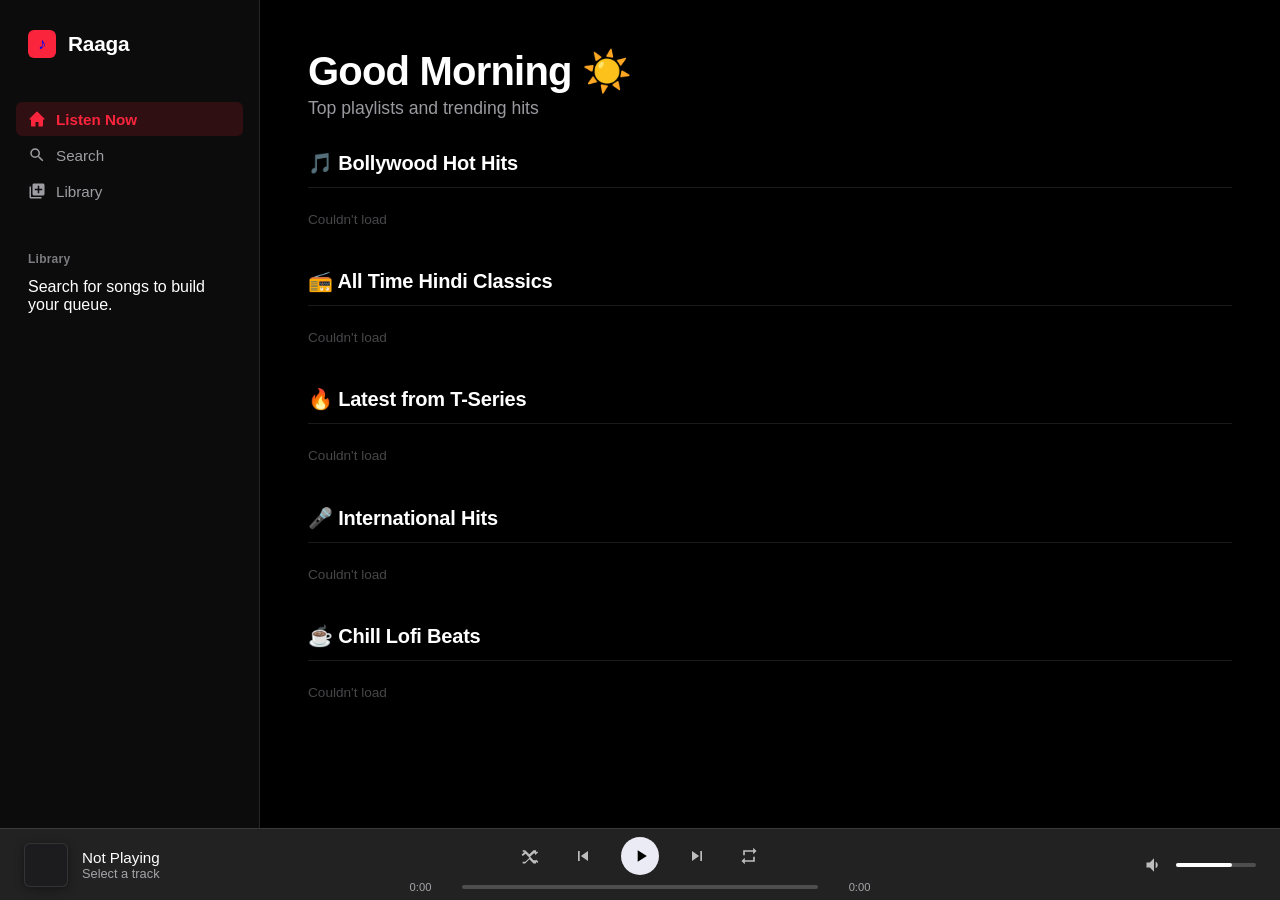
==== commit 12480a7d: "the progress bar in app not working" ====
--- a/index.html
+++ b/index.html
@@ -28,6 +28,10 @@
       <button class="nav-btn" id="nav-search">
         <svg viewBox="0 0 24 24"><path d="M15.5 14h-.79l-.28-.27A6.47 6.47 0 0 0 16 9.5 6.5 6.5 0 1 0 9.5 16c1.61 0 3.09-.59 4.23-1.57l.27.28v.79l5 4.99L20.49 19zm-6 0C7.01 14 5 11.99 5 9.5S7.01 5 9.5 5 14 7.01 14 9.5 11.99 14 9.5 14z"/></svg>
         <span>Search</span>
+      </button>
+      <button class="nav-btn" id="nav-library">
+        <svg viewBox="0 0 24 24"><path d="M4 6H2v14c0 1.1.9 2 2 2h14v-2H4V6zm16-4H8c-1.1 0-2 .9-2 2v12c0 1.1.9 2 2 2h12c1.1 0 2-.9 2-2V4c0-1.1-.9-2-2-2zm-1 9h-4v4h-2v-4H9V9h4V5h2v4h4v2z"/></svg>
+        <span>Library</span>
       </button>
     </nav>
     <div class="sidebar-lib">
@@ -63,6 +67,17 @@
         <div class="results-list" id="results"></div>
       </div>
     </div>
+
+    <div id="view-library" style="display:none">
+      <div class="search-wrap">
+        <div class="r-header">My Library</div>
+        <div id="lib-status">
+          <div class="status-icon">🤍</div>
+          <div>Your saved songs will appear here.</div>
+        </div>
+        <div class="results-list" id="lib-results"></div>
+      </div>
+    </div>
   </main>
 
   <nav class="mob-nav">
@@ -73,6 +88,10 @@
     <button class="mnbtn" id="mob-search">
       <svg viewBox="0 0 24 24"><path d="M15.5 14h-.79l-.28-.27A6.47 6.47 0 0 0 16 9.5 6.5 6.5 0 1 0 9.5 16c1.61 0 3.09-.59 4.23-1.57l.27.28v.79l5 4.99L20.49 19zm-6 0C7.01 14 5 11.99 5 9.5S7.01 5 9.5 5 14 7.01 14 9.5 11.99 14 9.5 14z"/></svg>
       Search
+    </button>
+    <button class="mnbtn" id="mob-library">
+      <svg viewBox="0 0 24 24"><path d="M4 6H2v14c0 1.1.9 2 2 2h14v-2H4V6zm16-4H8c-1.1 0-2 .9-2 2v12c0 1.1.9 2 2 2h12c1.1 0 2-.9 2-2V4c0-1.1-.9-2-2-2zm-1 9h-4v4h-2v-4H9V9h4V5h2v4h4v2z"/></svg>
+      Library
     </button>
   </nav>
 
@@ -142,8 +161,14 @@
 
     <div class="np-bottom">
       <div class="np-info">
-        <div class="np-song-title" id="np-song-title">—</div>
-        <div class="np-song-artist" id="np-song-artist"></div>
+        <div class="np-title-col">
+          <div class="np-song-title" id="np-song-title">—</div>
+          <div class="np-song-artist" id="np-song-artist"></div>
+        </div>
+        <button class="np-cbtn np-like-btn" id="np-like-btn">
+          <svg id="icon-heart-outline" viewBox="0 0 24 24"><path d="M16.5 3c-1.74 0-3.41.81-4.5 2.09C10.91 3.81 9.24 3 7.5 3 4.42 3 2 5.42 2 8.5c0 3.78 3.4 6.86 8.55 11.54L12 21.35l1.45-1.32C18.6 15.36 22 12.28 22 8.5 22 5.42 19.58 3 16.5 3zm-4.4 15.55l-.1.1-.1-.1C7.14 14.24 4 11.39 4 8.5 4 6.5 5.5 5 7.5 5c1.54 0 3.04.99 3.57 2.36h1.87C13.46 5.99 14.96 5 16.5 5c2 0 3.5 1.5 3.5 3.5 0 2.89-3.14 5.74-7.9 10.05z"/></svg>
+          <svg id="icon-heart-filled" style="display:none; fill: var(--accent)" viewBox="0 0 24 24"><path d="M12 21.35l-1.45-1.32C5.4 15.36 2 12.28 2 8.5 2 5.42 4.42 3 7.5 3c1.74 0 3.41.81 4.5 2.09C13.09 3.81 14.76 3 16.5 3 19.58 3 22 5.42 22 8.5c0 3.78-3.4 6.86-8.55 11.54L12 21.35z"/></svg>
+        </button>
       </div>
       
       <div class="np-prog-wrap">
--- a/style.css
+++ b/style.css
@@ -192,7 +192,7 @@
 }
 
 .sec-block {
-  margin-bottom: 2.5rem;
+  margin-bottom: 1.2rem;
 }
 
 .sec-head {
@@ -276,6 +276,7 @@
   height: 100%;
   object-fit: cover;
   display: block;
+  transform: scale(1.3); /* crop baked-in YouTube letterbox bars */
 }
 
 /* Play Overlay inside cards */
@@ -667,24 +668,8 @@
   position: relative;
 }
 
-/* Hide scrub thumb by default, show on hover */
-.prog-fill::after {
-  content: '';
-  position: absolute;
-  right: -5px;
-  top: 50%;
-  transform: translateY(-50%) scale(0);
-  width: 10px;
-  height: 10px;
-  background: #fff;
-  border-radius: 50%;
-  transition: transform 0.15s ease;
-  box-shadow: 0 0 6px rgba(0, 0, 0, 0.5);
-}
-
-.prog-bar:hover .prog-fill::after {
-  transform: translateY(-50%) scale(1);
-}
+/* scrub thumb dots removed */
+
 
 .p-right {
   width: 30%;
@@ -746,6 +731,10 @@
   opacity: 1;
   visibility: visible;
   pointer-events: all;
+}
+
+.np-overlay.open .np-close {
+  display: flex;
 }
 
 /* Ambient Animated Blur Behind */
@@ -782,11 +771,12 @@
   background: transparent;
   display: flex;
   flex-direction: column;
+  justify-content: center; /* Center children vertically when controls are hidden */
   transform: translateY(100vh);
   transition: transform 0.6s cubic-bezier(0.32, 0.72, 0, 1);
   height: 90vh;
   max-height: 850px;
-  padding-top: 40px; /* Space for the notch pull down indicator */
+  padding-top: 70px; /* Space for close/fs buttons — button bottom is ~59px, art starts at 70px */
 }
 
 /* Pull down indicator line */
@@ -835,10 +825,10 @@
 .np-art-wrap {
   position: relative;
   width: 100%;
-  max-width: 48vh;
+  max-width: 44vh;
   aspect-ratio: 1/1;
-  max-height: 48vh;
-  margin: 0 auto 3vh;
+  max-height: 44vh;
+  margin: 0 auto 2vh;
   border-radius: 12px;
   overflow: hidden;
   background: #1C1C1E;
@@ -854,10 +844,10 @@
   width: 100%;
   height: 100%;
   object-fit: cover;
+  object-position: center center;
   transition: opacity 0.4s ease;
   opacity: 1;
   pointer-events: none;
-  transform: scale(1.35); /* Zoom in to crop out YouTube's baked-in black letterboxing */
 }
 
 .np-art-wrap.video-mode {
@@ -866,6 +856,7 @@
   width: 100%;
   height: auto;
   border-radius: 0; /* Videos in Apple ecosystem usually hit edges or have slight rounding */
+  flex-shrink: 0; /* Don't collapse if container shrinks */
 }
 
 .np-art-wrap.video-mode #np-art-cover {
@@ -983,18 +974,7 @@
   pointer-events: none;
 }
 
-.np-prog-fill::after {
-  content: '';
-  position: absolute;
-  right: -4px;
-  top: 50%;
-  transform: translateY(-50%) scale(1); /* Always show on mobile iOS */
-  width: 8px;
-  height: 8px;
-  background: #fff;
-  border-radius: 50%;
-  box-shadow: 0 0 6px rgba(0, 0, 0, 0.3);
-}
+/* scrub thumb dot removed */
 
 .np-times {
   display: flex;
@@ -1178,3 +1158,82 @@
   .tnum { display: none !important; }
   .tthumb { border-radius: 4px; }
 }
+
+/* ── LANDSCAPE VIDEO MODE ── */
+@media (orientation: landscape) and (max-height: 500px) {
+  .np-overlay.open {
+    padding: 0;
+  }
+  .np-panel {
+    flex-direction: row;
+    max-width: 100%;
+    height: 100vh;
+    max-height: 100vh;
+    padding-top: 0;
+    border-radius: 0;
+    align-items: center;
+    gap: 16px;
+    padding: 10px 16px;
+  }
+  .np-panel::before { display: none; } /* hide drag indicator */
+  .np-art-wrap {
+    max-width: 50vw;
+    max-height: 90vh;
+    margin: 0;
+    flex-shrink: 0;
+  }
+  .np-art-wrap.video-mode {
+    max-width: 60vw;
+    max-height: 90vh;
+    aspect-ratio: 16/9;
+  }
+  .np-bottom {
+    flex: 1;
+    padding-bottom: 10px;
+  }
+  .np-info { margin-bottom: 12px; }
+  .np-song-title { font-size: 1.1rem; }
+  .np-song-artist { font-size: 0.9rem; }
+}
+
+/* ── SEARCH SKELETON ── */
+.skel-row {
+  display: grid;
+  grid-template-columns: 48px 1fr;
+  align-items: center;
+  gap: 16px;
+  padding: 10px 0;
+  border-bottom: 1px solid rgba(255,255,255,0.05);
+}
+
+.skel-thumb {
+  width: 48px;
+  height: 48px;
+  border-radius: 6px;
+  background: var(--surface);
+  animation: pulse 1.5s infinite alternate;
+  flex-shrink: 0;
+}
+
+.skel-info {
+  display: flex;
+  flex-direction: column;
+  gap: 8px;
+}
+
+.skel-title {
+  height: 13px;
+  border-radius: 6px;
+  background: var(--surface);
+  animation: pulse 1.5s infinite alternate;
+  width: 70%;
+}
+
+.skel-artist {
+  height: 11px;
+  border-radius: 6px;
+  background: var(--surface);
+  animation: pulse 1.5s infinite alternate;
+  animation-delay: 0.2s;
+  width: 45%;
+}
